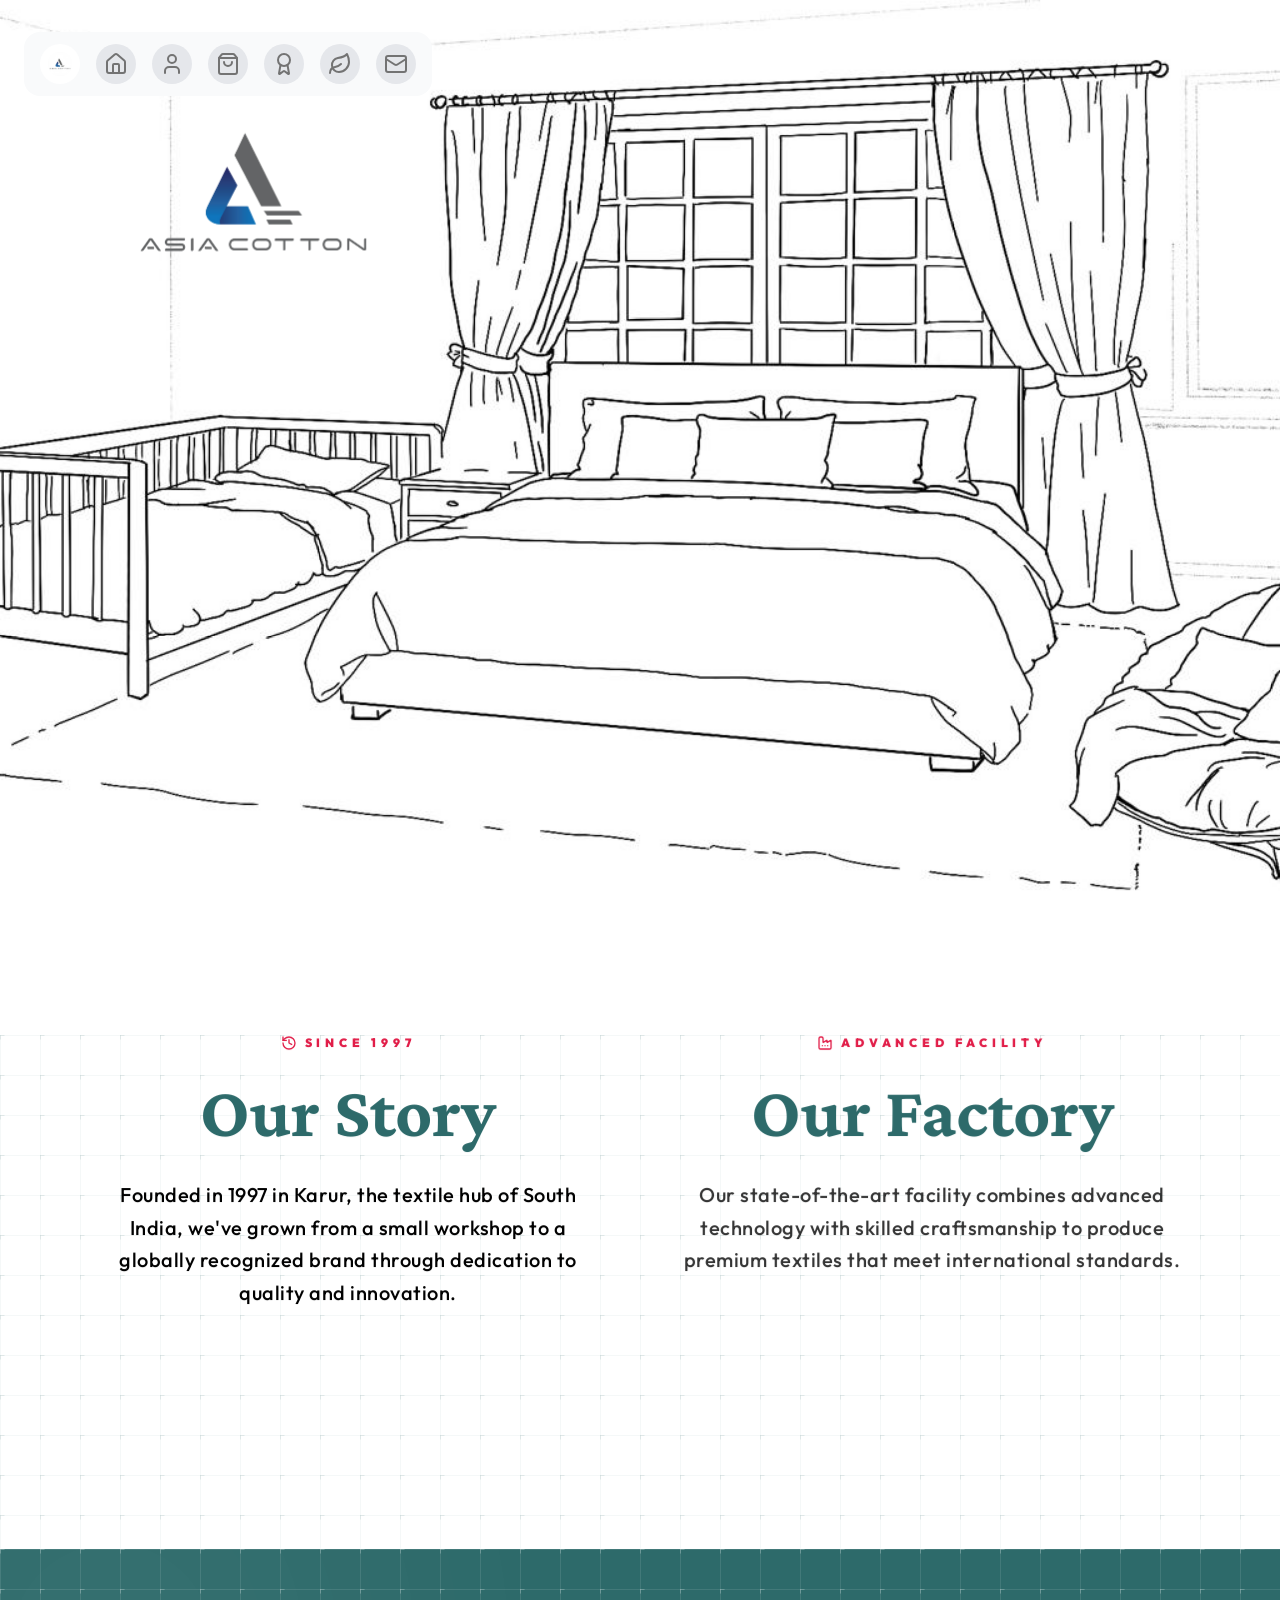
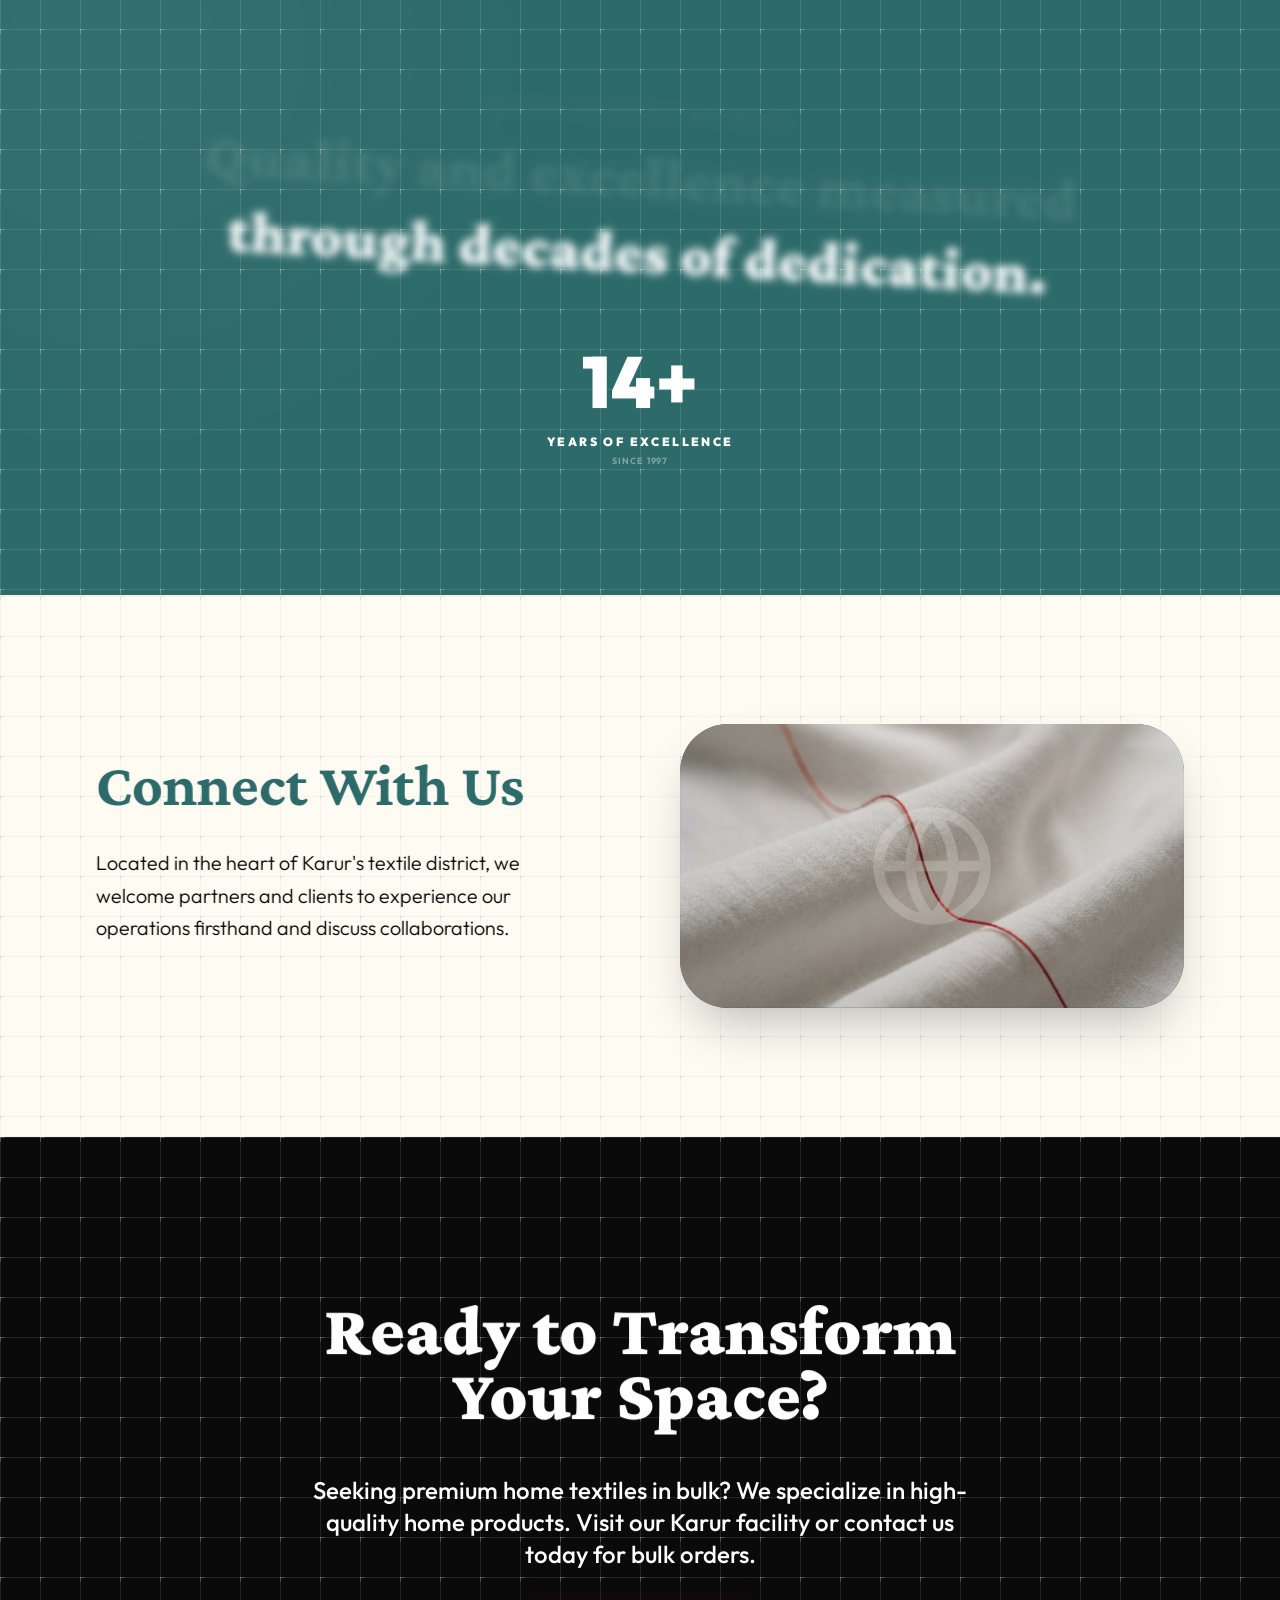
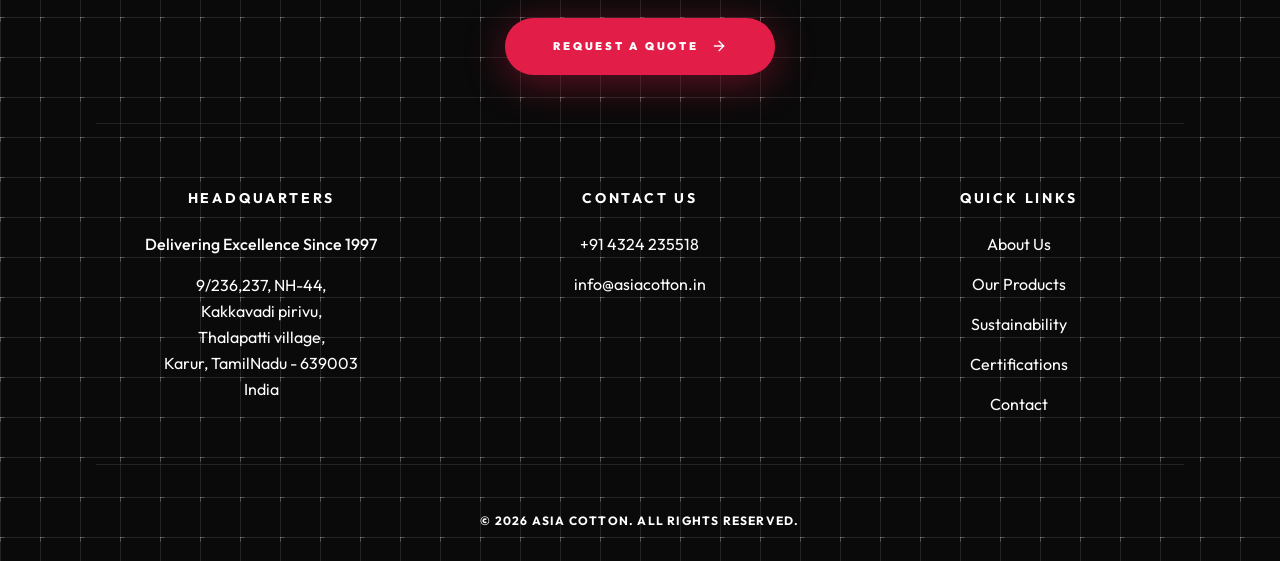
==== index.html @ d1f4568c "feat: implement initial assets and update index entry point" ====
<!doctype html>
<html lang="en">
  <head>
    <meta charset="UTF-8" />
    <link rel="icon" type="image/png" href="./logo.png" />
    <meta name="viewport" content="width=device-width, initial-scale=1.0" />
    <title>Asia Cotton | Premium Textiles</title>
    <link rel="preconnect" href="https://fonts.googleapis.com">
    <link rel="preconnect" href="https://fonts.gstatic.com" crossorigin>
    <link href="https://fonts.googleapis.com/css2?family=Inter:wght@300;400;500;600&family=Playfair+Display:ital,wght@0,400;0,700;1,400&display=swap" rel="stylesheet">
    <script type="module" crossorigin src="./assets/index-Xp5eaf6I.js"></script>
    <link rel="stylesheet" crossorigin href="./assets/index-BfP_1RCG.css">
  </head>
  <body class="bg-[#FDFCFB] text-[#1A1A1A]">
    <div id="root"></div>
  </body>
</html>
---- assets/index-BfP_1RCG.css ----
@import"https://fonts.googleapis.com/css2?family=Caveat:wght@400..700&family=Playfair+Display:ital,wght@0,400..900;1,400..900&family=Inter:wght@100..900&display=swap";@layer components;@layer properties{@supports (((-webkit-hyphens:none)) and (not (margin-trim:inline))) or ((-moz-orient:inline) and (not (color:rgb(from red r g b)))){*,:before,:after,::backdrop{--tw-translate-x:0;--tw-translate-y:0;--tw-translate-z:0;--tw-scale-x:1;--tw-scale-y:1;--tw-scale-z:1;--tw-rotate-x:initial;--tw-rotate-y:initial;--tw-rotate-z:initial;--tw-skew-x:initial;--tw-skew-y:initial;--tw-space-y-reverse:0;--tw-space-x-reverse:0;--tw-border-style:solid;--tw-gradient-position:initial;--tw-gradient-from:#0000;--tw-gradient-via:#0000;--tw-gradient-to:#0000;--tw-gradient-stops:initial;--tw-gradient-via-stops:initial;--tw-gradient-from-position:0%;--tw-gradient-via-position:50%;--tw-gradient-to-position:100%;--tw-leading:initial;--tw-font-weight:initial;--tw-tracking:initial;--tw-shadow:0 0 #0000;--tw-shadow-color:initial;--tw-shadow-alpha:100%;--tw-inset-shadow:0 0 #0000;--tw-inset-shadow-color:initial;--tw-inset-shadow-alpha:100%;--tw-ring-color:initial;--tw-ring-shadow:0 0 #0000;--tw-inset-ring-color:initial;--tw-inset-ring-shadow:0 0 #0000;--tw-ring-inset:initial;--tw-ring-offset-width:0px;--tw-ring-offset-color:#fff;--tw-ring-offset-shadow:0 0 #0000;--tw-blur:initial;--tw-brightness:initial;--tw-contrast:initial;--tw-grayscale:initial;--tw-hue-rotate:initial;--tw-invert:initial;--tw-opacity:initial;--tw-saturate:initial;--tw-sepia:initial;--tw-drop-shadow:initial;--tw-drop-shadow-color:initial;--tw-drop-shadow-alpha:100%;--tw-drop-shadow-size:initial;--tw-backdrop-blur:initial;--tw-backdrop-brightness:initial;--tw-backdrop-contrast:initial;--tw-backdrop-grayscale:initial;--tw-backdrop-hue-rotate:initial;--tw-backdrop-invert:initial;--tw-backdrop-opacity:initial;--tw-backdrop-saturate:initial;--tw-backdrop-sepia:initial;--tw-duration:initial;--tw-ease:initial}}}@layer theme{:root,:host{--font-sans:ui-sans-serif,system-ui,sans-serif,"Apple Color Emoji","Segoe UI Emoji","Segoe UI Symbol","Noto Color Emoji";--font-serif:ui-serif,Georgia,Cambria,"Times New Roman",Times,serif;--font-mono:ui-monospace,SFMono-Regular,Menlo,Monaco,Consolas,"Liberation Mono","Courier New",monospace;--color-gray-50:oklch(98.5% .002 247.839);--color-gray-100:oklch(96.7% .003 264.542);--color-gray-200:oklch(92.8% .006 264.531);--color-gray-600:oklch(44.6% .03 256.802);--color-neutral-100:oklch(97% 0 0);--color-neutral-200:oklch(92.2% 0 0);--color-neutral-300:oklch(87% 0 0);--color-neutral-400:oklch(70.8% 0 0);--color-neutral-500:oklch(55.6% 0 0);--color-neutral-600:oklch(43.9% 0 0);--color-neutral-700:oklch(37.1% 0 0);--color-neutral-800:oklch(26.9% 0 0);--color-neutral-900:oklch(20.5% 0 0);--color-black:#000;--color-white:#fff;--spacing:.25rem;--container-xs:20rem;--container-sm:24rem;--container-md:28rem;--container-lg:32rem;--container-xl:36rem;--container-2xl:42rem;--container-4xl:56rem;--container-7xl:80rem;--text-xs:.75rem;--text-xs--line-height:calc(1/.75);--text-sm:.875rem;--text-sm--line-height:calc(1.25/.875);--text-base:1rem;--text-base--line-height: 1.5 ;--text-lg:1.125rem;--text-lg--line-height:calc(1.75/1.125);--text-xl:1.25rem;--text-xl--line-height:calc(1.75/1.25);--text-2xl:1.5rem;--text-2xl--line-height:calc(2/1.5);--text-3xl:1.875rem;--text-3xl--line-height: 1.2 ;--text-4xl:2.25rem;--text-4xl--line-height:calc(2.5/2.25);--text-5xl:3rem;--text-5xl--line-height:1;--text-6xl:3.75rem;--text-6xl--line-height:1;--text-7xl:4.5rem;--text-7xl--line-height:1;--text-8xl:6rem;--text-8xl--line-height:1;--font-weight-light:300;--font-weight-normal:400;--font-weight-medium:500;--font-weight-semibold:600;--font-weight-bold:700;--font-weight-extrabold:800;--font-weight-black:900;--tracking-tighter:-.05em;--tracking-tight:-.025em;--tracking-wide:.025em;--tracking-wider:.05em;--tracking-widest:.1em;--leading-tight:1.25;--leading-snug:1.375;--leading-relaxed:1.625;--radius-sm:.25rem;--radius-md:.375rem;--radius-lg:.5rem;--radius-xl:.75rem;--radius-2xl:1rem;--radius-3xl:1.5rem;--drop-shadow-sm:0 1px 2px #00000026;--drop-shadow-lg:0 4px 4px #00000026;--drop-shadow-2xl:0 25px 25px #00000026;--ease-out:cubic-bezier(0,0,.2,1);--ease-in-out:cubic-bezier(.4,0,.2,1);--animate-ping:ping 1s cubic-bezier(0,0,.2,1)infinite;--animate-pulse:pulse 2s cubic-bezier(.4,0,.6,1)infinite;--blur-sm:8px;--blur-md:12px;--blur-xl:24px;--blur-3xl:64px;--aspect-video:16/9;--default-transition-duration:.15s;--default-transition-timing-function:cubic-bezier(.4,0,.2,1);--default-font-family:var(--font-sans);--default-mono-font-family:var(--font-mono)}}@layer base{*,:after,:before,::backdrop{box-sizing:border-box;border:0 solid;margin:0;padding:0}::file-selector-button{box-sizing:border-box;border:0 solid;margin:0;padding:0}html,:host{-webkit-text-size-adjust:100%;tab-size:4;line-height:1.5;font-family:var(--default-font-family,ui-sans-serif,system-ui,sans-serif,"Apple Color Emoji","Segoe UI Emoji","Segoe UI Symbol","Noto Color Emoji");font-feature-settings:var(--default-font-feature-settings,normal);font-variation-settings:var(--default-font-variation-settings,normal);-webkit-tap-highlight-color:transparent}hr{height:0;color:inherit;border-top-width:1px}abbr:where([title]){-webkit-text-decoration:underline dotted;text-decoration:underline dotted}h1,h2,h3,h4,h5,h6{font-size:inherit;font-weight:inherit}a{color:inherit;-webkit-text-decoration:inherit;text-decoration:inherit}b,strong{font-weight:bolder}code,kbd,samp,pre{font-family:var(--default-mono-font-family,ui-monospace,SFMono-Regular,Menlo,Monaco,Consolas,"Liberation Mono","Courier New",monospace);font-feature-settings:var(--default-mono-font-feature-settings,normal);font-variation-settings:var(--default-mono-font-variation-settings,normal);font-size:1em}small{font-size:80%}sub,sup{vertical-align:baseline;font-size:75%;line-height:0;position:relative}sub{bottom:-.25em}sup{top:-.5em}table{text-indent:0;border-color:inherit;border-collapse:collapse}:-moz-focusring{outline:auto}progress{vertical-align:baseline}summary{display:list-item}ol,ul,menu{list-style:none}img,svg,video,canvas,audio,iframe,embed,object{vertical-align:middle;display:block}img,video{max-width:100%;height:auto}button,input,select,optgroup,textarea{font:inherit;font-feature-settings:inherit;font-variation-settings:inherit;letter-spacing:inherit;color:inherit;opacity:1;background-color:#0000;border-radius:0}::file-selector-button{font:inherit;font-feature-settings:inherit;font-variation-settings:inherit;letter-spacing:inherit;color:inherit;opacity:1;background-color:#0000;border-radius:0}:where(select:is([multiple],[size])) optgroup{font-weight:bolder}:where(select:is([multiple],[size])) optgroup option{padding-inline-start:20px}::file-selector-button{margin-inline-end:4px}::placeholder{opacity:1}@supports (not ((-webkit-appearance:-apple-pay-button))) or (contain-intrinsic-size:1px){::placeholder{color:currentColor}@supports (color:color-mix(in lab,red,red)){::placeholder{color:color-mix(in oklab,currentcolor 50%,transparent)}}}textarea{resize:vertical}::-webkit-search-decoration{-webkit-appearance:none}::-webkit-date-and-time-value{min-height:1lh;text-align:inherit}::-webkit-datetime-edit{display:inline-flex}::-webkit-datetime-edit-fields-wrapper{padding:0}::-webkit-datetime-edit{padding-block:0}::-webkit-datetime-edit-year-field{padding-block:0}::-webkit-datetime-edit-month-field{padding-block:0}::-webkit-datetime-edit-day-field{padding-block:0}::-webkit-datetime-edit-hour-field{padding-block:0}::-webkit-datetime-edit-minute-field{padding-block:0}::-webkit-datetime-edit-second-field{padding-block:0}::-webkit-datetime-edit-millisecond-field{padding-block:0}::-webkit-datetime-edit-meridiem-field{padding-block:0}::-webkit-calendar-picker-indicator{line-height:1}:-moz-ui-invalid{box-shadow:none}button,input:where([type=button],[type=reset],[type=submit]){appearance:button}::file-selector-button{appearance:button}::-webkit-inner-spin-button{height:auto}::-webkit-outer-spin-button{height:auto}[hidden]:where(:not([hidden=until-found])){display:none!important}}@layer utilities{.pointer-events-auto{pointer-events:auto}.pointer-events-none{pointer-events:none}.visible{visibility:visible}.absolute{position:absolute}.fixed{position:fixed}.relative{position:relative}.sticky{position:sticky}.inset-0{inset:calc(var(--spacing)*0)}.inset-x-0{inset-inline:calc(var(--spacing)*0)}.-top-24{top:calc(var(--spacing)*-24)}.top-0{top:calc(var(--spacing)*0)}.top-1\/2{top:50%}.top-1\/4{top:25%}.top-3{top:calc(var(--spacing)*3)}.top-6{top:calc(var(--spacing)*6)}.top-8{top:calc(var(--spacing)*8)}.top-24{top:calc(var(--spacing)*24)}.top-40{top:calc(var(--spacing)*40)}.top-\[-10\%\]{top:-10%}.top-full{top:100%}.-right-20{right:calc(var(--spacing)*-20)}.right-0{right:calc(var(--spacing)*0)}.right-3{right:calc(var(--spacing)*3)}.right-4{right:calc(var(--spacing)*4)}.right-6{right:calc(var(--spacing)*6)}.right-\[-15\%\]{right:-15%}.bottom-4{bottom:calc(var(--spacing)*4)}.bottom-6{bottom:calc(var(--spacing)*6)}.bottom-10{bottom:calc(var(--spacing)*10)}.bottom-24{bottom:calc(var(--spacing)*24)}.bottom-\[-10\%\]{bottom:-10%}.bottom-\[20\%\]{bottom:20%}.bottom-\[98\%\]{bottom:98%}.bottom-\[210px\]{bottom:210px}.-left-20{left:calc(var(--spacing)*-20)}.left-0{left:calc(var(--spacing)*0)}.left-1\/2{left:50%}.left-3{left:calc(var(--spacing)*3)}.left-8{left:calc(var(--spacing)*8)}.left-12{left:calc(var(--spacing)*12)}.left-\[-15\%\]{left:-15%}.z-0{z-index:0}.z-10{z-index:10}.z-20{z-index:20}.z-30{z-index:30}.z-40{z-index:40}.z-50{z-index:50}.z-\[2\]{z-index:2}.z-\[3\]{z-index:3}.z-\[5\]{z-index:5}.z-\[6\]{z-index:6}.z-\[60\]{z-index:60}.z-\[80\]{z-index:80}.z-\[90\]{z-index:90}.z-\[95\]{z-index:95}.z-\[100\]{z-index:100}.z-\[2000\]{z-index:2000}.z-\[3000\]{z-index:3000}.z-\[4000\]{z-index:4000}.z-\[9999\]{z-index:9999}.z-\[99999\]{z-index:99999}.container{width:100%}@media(min-width:40rem){.container{max-width:40rem}}@media(min-width:48rem){.container{max-width:48rem}}@media(min-width:64rem){.container{max-width:64rem}}@media(min-width:80rem){.container{max-width:80rem}}@media(min-width:96rem){.container{max-width:96rem}}.m-0{margin:calc(var(--spacing)*0)}.m-auto{margin:auto}.mx-auto{margin-inline:auto}.my-5{margin-block:calc(var(--spacing)*5)}.my-6{margin-block:calc(var(--spacing)*6)}.my-8{margin-block:calc(var(--spacing)*8)}.my-auto{margin-block:auto}.mt-0{margin-top:calc(var(--spacing)*0)}.mt-2{margin-top:calc(var(--spacing)*2)}.mt-2\.5{margin-top:calc(var(--spacing)*2.5)}.mt-3{margin-top:calc(var(--spacing)*3)}.mt-4{margin-top:calc(var(--spacing)*4)}.mt-6{margin-top:calc(var(--spacing)*6)}.mt-8{margin-top:calc(var(--spacing)*8)}.mr-4{margin-right:calc(var(--spacing)*4)}.mb-0\.5{margin-bottom:calc(var(--spacing)*.5)}.mb-1{margin-bottom:calc(var(--spacing)*1)}.mb-2{margin-bottom:calc(var(--spacing)*2)}.mb-3{margin-bottom:calc(var(--spacing)*3)}.mb-4{margin-bottom:calc(var(--spacing)*4)}.mb-6{margin-bottom:calc(var(--spacing)*6)}.mb-8{margin-bottom:calc(var(--spacing)*8)}.mb-10{margin-bottom:calc(var(--spacing)*10)}.mb-12{margin-bottom:calc(var(--spacing)*12)}.mb-16{margin-bottom:calc(var(--spacing)*16)}.ml-1{margin-left:calc(var(--spacing)*1)}.ml-auto{margin-left:auto}.box-border{box-sizing:border-box}.block{display:block}.flex{display:flex}.grid{display:grid}.hidden{display:none}.inline{display:inline}.inline-block{display:inline-block}.inline-flex{display:inline-flex}.aspect-\[4\/5\]{aspect-ratio:4/5}.aspect-square{aspect-ratio:1}.aspect-video{aspect-ratio:var(--aspect-video)}.\!h-auto{height:auto!important}.h-0\.5{height:calc(var(--spacing)*.5)}.h-1{height:calc(var(--spacing)*1)}.h-1\.5{height:calc(var(--spacing)*1.5)}.h-2{height:calc(var(--spacing)*2)}.h-4{height:calc(var(--spacing)*4)}.h-5{height:calc(var(--spacing)*5)}.h-6{height:calc(var(--spacing)*6)}.h-8{height:calc(var(--spacing)*8)}.h-10{height:calc(var(--spacing)*10)}.h-11{height:calc(var(--spacing)*11)}.h-14{height:calc(var(--spacing)*14)}.h-16{height:calc(var(--spacing)*16)}.h-24{height:calc(var(--spacing)*24)}.h-32{height:calc(var(--spacing)*32)}.h-36{height:calc(var(--spacing)*36)}.h-52{height:calc(var(--spacing)*52)}.h-56{height:calc(var(--spacing)*56)}.h-80{height:calc(var(--spacing)*80)}.h-96{height:calc(var(--spacing)*96)}.h-\[1\.5em\]{height:1.5em}.h-\[1px\]{height:1px}.h-\[2px\]{height:2px}.h-\[3px\]{height:3px}.h-\[4\.5em\]{height:4.5em}.h-\[4px\]{height:4px}.h-\[14px\]{height:14px}.h-\[60vw\]{height:60vw}.h-\[65vh\]{height:65vh}.h-\[80px\]{height:80px}.h-\[80vw\]{height:80vw}.h-\[90px\]{height:90px}.h-\[92vh\]{height:92vh}.h-\[100dvh\]{height:100dvh}.h-\[115vh\]{height:115vh}.h-\[180px\]{height:180px}.h-\[200px\]{height:200px}.h-auto{height:auto}.h-full{height:100%}.h-px{height:1px}.h-screen{height:100vh}.max-h-full{max-height:100%}.min-h-0{min-height:calc(var(--spacing)*0)}.min-h-\[240px\]{min-height:240px}.min-h-\[300px\]{min-height:300px}.min-h-\[auto\]{min-height:auto}.min-h-screen{min-height:100vh}.w-1\.5{width:calc(var(--spacing)*1.5)}.w-2{width:calc(var(--spacing)*2)}.w-4{width:calc(var(--spacing)*4)}.w-5{width:calc(var(--spacing)*5)}.w-6{width:calc(var(--spacing)*6)}.w-8{width:calc(var(--spacing)*8)}.w-10{width:calc(var(--spacing)*10)}.w-11{width:calc(var(--spacing)*11)}.w-12{width:calc(var(--spacing)*12)}.w-14{width:calc(var(--spacing)*14)}.w-16{width:calc(var(--spacing)*16)}.w-24{width:calc(var(--spacing)*24)}.w-32{width:calc(var(--spacing)*32)}.w-36{width:calc(var(--spacing)*36)}.w-40{width:calc(var(--spacing)*40)}.w-60{width:calc(var(--spacing)*60)}.w-80{width:calc(var(--spacing)*80)}.w-96{width:calc(var(--spacing)*96)}.w-\[1\.5em\]{width:1.5em}.w-\[1\.5px\]{width:1.5px}.w-\[1px\]{width:1px}.w-\[2px\]{width:2px}.w-\[4\.5em\]{width:4.5em}.w-\[4px\]{width:4px}.w-\[45px\]{width:45px}.w-\[80vw\]{width:80vw}.w-\[98vw\]{width:98vw}.w-\[100px\]{width:100px}.w-\[130px\]{width:130px}.w-auto{width:auto}.w-fit{width:fit-content}.w-full{width:100%}.w-screen{width:100vw}.max-w-2xl{max-width:var(--container-2xl)}.max-w-4xl{max-width:var(--container-4xl)}.max-w-7xl{max-width:var(--container-7xl)}.max-w-\[120px\]{max-width:120px}.max-w-\[200px\]{max-width:200px}.max-w-\[280px\]{max-width:280px}.max-w-\[1600px\]{max-width:1600px}.max-w-\[1800px\]{max-width:1800px}.max-w-full{max-width:100%}.max-w-lg{max-width:var(--container-lg)}.max-w-md{max-width:var(--container-md)}.max-w-sm{max-width:var(--container-sm)}.max-w-xl{max-width:var(--container-xl)}.max-w-xs{max-width:var(--container-xs)}.min-w-\[280px\]{min-width:280px}.flex-1{flex:1}.flex-shrink-0,.shrink-0{flex-shrink:0}.flex-grow{flex-grow:1}.origin-\[80\%_50\%\]{transform-origin:80%}.origin-\[100\%_100\%\]{transform-origin:100% 100%}.origin-bottom{transform-origin:bottom}.origin-center{transform-origin:50%}.origin-top{transform-origin:top}.-translate-x-1\/2{--tw-translate-x: -50% ;translate:var(--tw-translate-x)var(--tw-translate-y)}.translate-x-\[-10px\]{--tw-translate-x:-10px;translate:var(--tw-translate-x)var(--tw-translate-y)}.-translate-y-1\/2{--tw-translate-y: -50% ;translate:var(--tw-translate-x)var(--tw-translate-y)}.translate-y-0{--tw-translate-y:calc(var(--spacing)*0);translate:var(--tw-translate-x)var(--tw-translate-y)}.translate-y-4{--tw-translate-y:calc(var(--spacing)*4);translate:var(--tw-translate-x)var(--tw-translate-y)}.scale-90{--tw-scale-x:90%;--tw-scale-y:90%;--tw-scale-z:90%;scale:var(--tw-scale-x)var(--tw-scale-y)}.rotate-\[15deg\]{rotate:15deg}.rotate-y-12{--tw-rotate-y:rotateY(12deg);transform:var(--tw-rotate-x,)var(--tw-rotate-y,)var(--tw-rotate-z,)var(--tw-skew-x,)var(--tw-skew-y,)}.transform{transform:var(--tw-rotate-x,)var(--tw-rotate-y,)var(--tw-rotate-z,)var(--tw-skew-x,)var(--tw-skew-y,)}.transform-gpu{transform:translateZ(0)var(--tw-rotate-x,)var(--tw-rotate-y,)var(--tw-rotate-z,)var(--tw-skew-x,)var(--tw-skew-y,)}.animate-ping{animation:var(--animate-ping)}.animate-pulse{animation:var(--animate-pulse)}.cursor-default{cursor:default}.cursor-none{cursor:none}.cursor-pointer{cursor:pointer}.cursor-zoom-in{cursor:zoom-in}.touch-none{touch-action:none}.resize{resize:both}.list-none{list-style-type:none}.grid-cols-1{grid-template-columns:repeat(1,minmax(0,1fr))}.grid-cols-2{grid-template-columns:repeat(2,minmax(0,1fr))}.flex-col{flex-direction:column}.flex-wrap{flex-wrap:wrap}.items-center{align-items:center}.items-end{align-items:flex-end}.items-start{align-items:flex-start}.justify-between{justify-content:space-between}.justify-center{justify-content:center}.justify-start{justify-content:flex-start}.gap-0\.5{gap:calc(var(--spacing)*.5)}.gap-1\.5{gap:calc(var(--spacing)*1.5)}.gap-2{gap:calc(var(--spacing)*2)}.gap-3{gap:calc(var(--spacing)*3)}.gap-4{gap:calc(var(--spacing)*4)}.gap-5{gap:calc(var(--spacing)*5)}.gap-6{gap:calc(var(--spacing)*6)}.gap-8{gap:calc(var(--spacing)*8)}.gap-10{gap:calc(var(--spacing)*10)}.gap-12{gap:calc(var(--spacing)*12)}.gap-\[3em\]{gap:3em}:where(.space-y-0\.5>:not(:last-child)){--tw-space-y-reverse:0;margin-block-start:calc(calc(var(--spacing)*.5)*var(--tw-space-y-reverse));margin-block-end:calc(calc(var(--spacing)*.5)*calc(1 - var(--tw-space-y-reverse)))}:where(.space-y-1>:not(:last-child)){--tw-space-y-reverse:0;margin-block-start:calc(calc(var(--spacing)*1)*var(--tw-space-y-reverse));margin-block-end:calc(calc(var(--spacing)*1)*calc(1 - var(--tw-space-y-reverse)))}:where(.space-y-3>:not(:last-child)){--tw-space-y-reverse:0;margin-block-start:calc(calc(var(--spacing)*3)*var(--tw-space-y-reverse));margin-block-end:calc(calc(var(--spacing)*3)*calc(1 - var(--tw-space-y-reverse)))}:where(.space-y-4>:not(:last-child)){--tw-space-y-reverse:0;margin-block-start:calc(calc(var(--spacing)*4)*var(--tw-space-y-reverse));margin-block-end:calc(calc(var(--spacing)*4)*calc(1 - var(--tw-space-y-reverse)))}:where(.space-y-5>:not(:last-child)){--tw-space-y-reverse:0;margin-block-start:calc(calc(var(--spacing)*5)*var(--tw-space-y-reverse));margin-block-end:calc(calc(var(--spacing)*5)*calc(1 - var(--tw-space-y-reverse)))}:where(.space-y-6>:not(:last-child)){--tw-space-y-reverse:0;margin-block-start:calc(calc(var(--spacing)*6)*var(--tw-space-y-reverse));margin-block-end:calc(calc(var(--spacing)*6)*calc(1 - var(--tw-space-y-reverse)))}:where(.space-y-8>:not(:last-child)){--tw-space-y-reverse:0;margin-block-start:calc(calc(var(--spacing)*8)*var(--tw-space-y-reverse));margin-block-end:calc(calc(var(--spacing)*8)*calc(1 - var(--tw-space-y-reverse)))}:where(.space-y-12>:not(:last-child)){--tw-space-y-reverse:0;margin-block-start:calc(calc(var(--spacing)*12)*var(--tw-space-y-reverse));margin-block-end:calc(calc(var(--spacing)*12)*calc(1 - var(--tw-space-y-reverse)))}:where(.space-x-1>:not(:last-child)){--tw-space-x-reverse:0;margin-inline-start:calc(calc(var(--spacing)*1)*var(--tw-space-x-reverse));margin-inline-end:calc(calc(var(--spacing)*1)*calc(1 - var(--tw-space-x-reverse)))}.gap-y-4{row-gap:calc(var(--spacing)*4)}.self-start{align-self:flex-start}.overflow-hidden{overflow:hidden}.overflow-visible{overflow:visible}.overflow-x-hidden{overflow-x:hidden}.overflow-x-visible{overflow-x:visible}.overflow-y-auto{overflow-y:auto}.overscroll-none{overscroll-behavior:none}.\!rounded-\[20px\]{border-radius:20px!important}.\!rounded-\[32px\]{border-radius:32px!important}.rounded{border-radius:.25rem}.rounded-2xl{border-radius:var(--radius-2xl)}.rounded-3xl{border-radius:var(--radius-3xl)}.rounded-\[1\.5rem\]{border-radius:1.5rem}.rounded-\[1\.25em\]{border-radius:1.25em}.rounded-\[2rem\]{border-radius:2rem}.rounded-\[3rem\]{border-radius:3rem}.rounded-\[20px\]{border-radius:20px}.rounded-\[40px\]{border-radius:40px}.rounded-full{border-radius:3.40282e38px}.rounded-lg{border-radius:var(--radius-lg)}.rounded-md{border-radius:var(--radius-md)}.rounded-sm{border-radius:var(--radius-sm)}.rounded-xl{border-radius:var(--radius-xl)}.rounded-tl-\[8px\]{border-top-left-radius:8px}.rounded-tr-\[8px\]{border-top-right-radius:8px}.rounded-tr-\[12px\]{border-top-right-radius:12px}.rounded-br-\[12px\]{border-bottom-right-radius:12px}.rounded-bl-\[12px\]{border-bottom-left-radius:12px}.border{border-style:var(--tw-border-style);border-width:1px}.border-2{border-style:var(--tw-border-style);border-width:2px}.border-y{border-block-style:var(--tw-border-style);border-block-width:1px}.border-t{border-top-style:var(--tw-border-style);border-top-width:1px}.border-r{border-right-style:var(--tw-border-style);border-right-width:1px}.border-b{border-bottom-style:var(--tw-border-style);border-bottom-width:1px}.border-l{border-left-style:var(--tw-border-style);border-left-width:1px}.border-l-2{border-left-style:var(--tw-border-style);border-left-width:2px}.border-l-4{border-left-style:var(--tw-border-style);border-left-width:4px}.border-none{--tw-border-style:none;border-style:none}.border-\[\#2D6A6A\]\/5{border-color:#2d6a6a0d}.border-\[\#2D6A6A\]\/10{border-color:#2d6a6a1a}.border-\[\#3B6790\]\/30{border-color:#3b67904d}.border-\[\#E11D48\]{border-color:#e11d48}.border-black\/5{border-color:#0000000d}@supports (color:color-mix(in lab,red,red)){.border-black\/5{border-color:color-mix(in oklab,var(--color-black)5%,transparent)}}.border-black\/10{border-color:#0000001a}@supports (color:color-mix(in lab,red,red)){.border-black\/10{border-color:color-mix(in oklab,var(--color-black)10%,transparent)}}.border-black\/\[0\.03\]{border-color:#00000008}@supports (color:color-mix(in lab,red,red)){.border-black\/\[0\.03\]{border-color:color-mix(in oklab,var(--color-black)3%,transparent)}}.border-gray-200{border-color:var(--color-gray-200)}.border-neutral-100{border-color:var(--color-neutral-100)}.border-neutral-200{border-color:var(--color-neutral-200)}.border-transparent{border-color:#0000}.border-white\/5{border-color:#ffffff0d}@supports (color:color-mix(in lab,red,red)){.border-white\/5{border-color:color-mix(in oklab,var(--color-white)5%,transparent)}}.border-white\/10{border-color:#ffffff1a}@supports (color:color-mix(in lab,red,red)){.border-white\/10{border-color:color-mix(in oklab,var(--color-white)10%,transparent)}}.border-white\/20{border-color:#fff3}@supports (color:color-mix(in lab,red,red)){.border-white\/20{border-color:color-mix(in oklab,var(--color-white)20%,transparent)}}.bg-\[\#0A0103\]\/98{background-color:#0a0103fa}.bg-\[\#0a0a0a\]{background-color:#0a0a0a}.bg-\[\#2D6A6A\]{background-color:#2d6a6a}.bg-\[\#3B6790\]\/20{background-color:#3b679033}.bg-\[\#6a6664\]{background-color:#6a6664}.bg-\[\#6a6664\]\/20{background-color:#6a666433}.bg-\[\#6a6664\]\/50{background-color:#6a666480}.bg-\[\#6a6664\]\/60{background-color:#6a666499}.bg-\[\#6a6664\]\/95{background-color:#6a6664f2}.bg-\[\#881337\]\/25{background-color:#88133740}.bg-\[\#A3A3A3\]{background-color:#a3a3a3}.bg-\[\#E11D48\]{background-color:#e11d48}.bg-\[\#E11D48\]\/15{background-color:#e11d4826}.bg-\[\#F9FAFB\]{background-color:#f9fafb}.bg-\[\#FDFBF2\]{background-color:#fdfbf2}.bg-\[\#FDFCF0\]{background-color:#fdfcf0}.bg-\[\#FDFCF0\]\/50{background-color:#fdfcf080}.bg-\[\#FDFCFB\]{background-color:#fdfcfb}.bg-\[\#FEDC56\]{background-color:#fedc56}.bg-\[hsla\(0\,0\%\,100\%\,0\.15\)\]{background-color:#ffffff26}.bg-black{background-color:var(--color-black)}.bg-black\/10{background-color:#0000001a}@supports (color:color-mix(in lab,red,red)){.bg-black\/10{background-color:color-mix(in oklab,var(--color-black)10%,transparent)}}.bg-black\/20{background-color:#0003}@supports (color:color-mix(in lab,red,red)){.bg-black\/20{background-color:color-mix(in oklab,var(--color-black)20%,transparent)}}.bg-current{background-color:currentColor}.bg-gray-50{background-color:var(--color-gray-50)}.bg-gray-100{background-color:var(--color-gray-100)}.bg-gray-200{background-color:var(--color-gray-200)}.bg-transparent{background-color:#0000}.bg-white{background-color:var(--color-white)}.bg-white\/5{background-color:#ffffff0d}@supports (color:color-mix(in lab,red,red)){.bg-white\/5{background-color:color-mix(in oklab,var(--color-white)5%,transparent)}}.bg-white\/10{background-color:#ffffff1a}@supports (color:color-mix(in lab,red,red)){.bg-white\/10{background-color:color-mix(in oklab,var(--color-white)10%,transparent)}}.bg-white\/40{background-color:#fff6}@supports (color:color-mix(in lab,red,red)){.bg-white\/40{background-color:color-mix(in oklab,var(--color-white)40%,transparent)}}.bg-white\/70{background-color:#ffffffb3}@supports (color:color-mix(in lab,red,red)){.bg-white\/70{background-color:color-mix(in oklab,var(--color-white)70%,transparent)}}.bg-white\/95{background-color:#fffffff2}@supports (color:color-mix(in lab,red,red)){.bg-white\/95{background-color:color-mix(in oklab,var(--color-white)95%,transparent)}}.bg-white\/\[0\.02\]{background-color:#ffffff05}@supports (color:color-mix(in lab,red,red)){.bg-white\/\[0\.02\]{background-color:color-mix(in oklab,var(--color-white)2%,transparent)}}.bg-gradient-to-b{--tw-gradient-position:to bottom in oklab;background-image:linear-gradient(var(--tw-gradient-stops))}.bg-gradient-to-r{--tw-gradient-position:to right in oklab;background-image:linear-gradient(var(--tw-gradient-stops))}.bg-gradient-to-t{--tw-gradient-position:to top in oklab;background-image:linear-gradient(var(--tw-gradient-stops))}.bg-\[linear-gradient\(to_bottom\,var\(--tw-gradient-stops\)\)\]{background-image:linear-gradient(to bottom,var(--tw-gradient-stops))}.from-\[\#3B6790\]{--tw-gradient-from:#3b6790;--tw-gradient-stops:var(--tw-gradient-via-stops,var(--tw-gradient-position),var(--tw-gradient-from)var(--tw-gradient-from-position),var(--tw-gradient-to)var(--tw-gradient-to-position))}.from-\[\#E11D48\]{--tw-gradient-from:#e11d48;--tw-gradient-stops:var(--tw-gradient-via-stops,var(--tw-gradient-position),var(--tw-gradient-from)var(--tw-gradient-from-position),var(--tw-gradient-to)var(--tw-gradient-to-position))}.from-\[\#E11D48\]\/10{--tw-gradient-from:oklab(58.5838% .211667 .0670822/.1);--tw-gradient-stops:var(--tw-gradient-via-stops,var(--tw-gradient-position),var(--tw-gradient-from)var(--tw-gradient-from-position),var(--tw-gradient-to)var(--tw-gradient-to-position))}.from-transparent{--tw-gradient-from:transparent;--tw-gradient-stops:var(--tw-gradient-via-stops,var(--tw-gradient-position),var(--tw-gradient-from)var(--tw-gradient-from-position),var(--tw-gradient-to)var(--tw-gradient-to-position))}.from-white{--tw-gradient-from:var(--color-white);--tw-gradient-stops:var(--tw-gradient-via-stops,var(--tw-gradient-position),var(--tw-gradient-from)var(--tw-gradient-from-position),var(--tw-gradient-to)var(--tw-gradient-to-position))}.from-white\/5{--tw-gradient-from:#ffffff0d}@supports (color:color-mix(in lab,red,red)){.from-white\/5{--tw-gradient-from:color-mix(in oklab,var(--color-white)5%,transparent)}}.from-white\/5{--tw-gradient-stops:var(--tw-gradient-via-stops,var(--tw-gradient-position),var(--tw-gradient-from)var(--tw-gradient-from-position),var(--tw-gradient-to)var(--tw-gradient-to-position))}.from-\[0\%\]{--tw-gradient-from-position:0%}.via-\[\#3B6790\]\/50{--tw-gradient-via:oklab(50.0492% -.0305214 -.0762001/.5);--tw-gradient-via-stops:var(--tw-gradient-position),var(--tw-gradient-from)var(--tw-gradient-from-position),var(--tw-gradient-via)var(--tw-gradient-via-position),var(--tw-gradient-to)var(--tw-gradient-to-position);--tw-gradient-stops:var(--tw-gradient-via-stops)}.via-neutral-100{--tw-gradient-via:var(--color-neutral-100);--tw-gradient-via-stops:var(--tw-gradient-position),var(--tw-gradient-from)var(--tw-gradient-from-position),var(--tw-gradient-via)var(--tw-gradient-via-position),var(--tw-gradient-to)var(--tw-gradient-to-position);--tw-gradient-stops:var(--tw-gradient-via-stops)}.via-\[10\%\]{--tw-gradient-via-position:10%}.to-\[\#9F1239\]{--tw-gradient-to:#9f1239;--tw-gradient-stops:var(--tw-gradient-via-stops,var(--tw-gradient-position),var(--tw-gradient-from)var(--tw-gradient-from-position),var(--tw-gradient-to)var(--tw-gradient-to-position))}.to-\[\#881337\]\/5{--tw-gradient-to:oklab(41.0326% .147763 .0267779/.05);--tw-gradient-stops:var(--tw-gradient-via-stops,var(--tw-gradient-position),var(--tw-gradient-from)var(--tw-gradient-from-position),var(--tw-gradient-to)var(--tw-gradient-to-position))}.to-transparent{--tw-gradient-to:transparent;--tw-gradient-stops:var(--tw-gradient-via-stops,var(--tw-gradient-position),var(--tw-gradient-from)var(--tw-gradient-from-position),var(--tw-gradient-to)var(--tw-gradient-to-position))}.to-white\/60{--tw-gradient-to:#fff9}@supports (color:color-mix(in lab,red,red)){.to-white\/60{--tw-gradient-to:color-mix(in oklab,var(--color-white)60%,transparent)}}.to-white\/60{--tw-gradient-stops:var(--tw-gradient-via-stops,var(--tw-gradient-position),var(--tw-gradient-from)var(--tw-gradient-from-position),var(--tw-gradient-to)var(--tw-gradient-to-position))}.to-white\/70{--tw-gradient-to:#ffffffb3}@supports (color:color-mix(in lab,red,red)){.to-white\/70{--tw-gradient-to:color-mix(in oklab,var(--color-white)70%,transparent)}}.to-white\/70{--tw-gradient-stops:var(--tw-gradient-via-stops,var(--tw-gradient-position),var(--tw-gradient-from)var(--tw-gradient-from-position),var(--tw-gradient-to)var(--tw-gradient-to-position))}.to-\[99\%\]{--tw-gradient-to-position:99%}.\[mask-image\:linear-gradient\(to_bottom\,transparent_0\%\,black_10\%\,black_90\%\,transparent_100\%\)\]{-webkit-mask-image:linear-gradient(#0000 0%,#000 10% 90%,#0000 100%);mask-image:linear-gradient(#0000,#000 10% 90%,#0000)}.bg-clip-text{-webkit-background-clip:text;background-clip:text}.stroke-\[\#E11D48\]{stroke:#e11d48}.stroke-current{stroke:currentColor}.object-contain{object-fit:contain}.object-cover{object-fit:cover}.object-center{object-position:center}.\!p-3{padding:calc(var(--spacing)*3)!important}.\!p-6{padding:calc(var(--spacing)*6)!important}.p-1{padding:calc(var(--spacing)*1)}.p-2{padding:calc(var(--spacing)*2)}.p-2\.5{padding:calc(var(--spacing)*2.5)}.p-3{padding:calc(var(--spacing)*3)}.p-4{padding:calc(var(--spacing)*4)}.p-6{padding:calc(var(--spacing)*6)}.p-8{padding:calc(var(--spacing)*8)}.p-12{padding:calc(var(--spacing)*12)}.px-2{padding-inline:calc(var(--spacing)*2)}.px-3{padding-inline:calc(var(--spacing)*3)}.px-4{padding-inline:calc(var(--spacing)*4)}.px-5{padding-inline:calc(var(--spacing)*5)}.px-6{padding-inline:calc(var(--spacing)*6)}.px-8{padding-inline:calc(var(--spacing)*8)}.px-10{padding-inline:calc(var(--spacing)*10)}.px-12{padding-inline:calc(var(--spacing)*12)}.py-0\.5{padding-block:calc(var(--spacing)*.5)}.py-1\.5{padding-block:calc(var(--spacing)*1.5)}.py-2{padding-block:calc(var(--spacing)*2)}.py-2\.5{padding-block:calc(var(--spacing)*2.5)}.py-3{padding-block:calc(var(--spacing)*3)}.py-3\.5{padding-block:calc(var(--spacing)*3.5)}.py-4{padding-block:calc(var(--spacing)*4)}.py-5{padding-block:calc(var(--spacing)*5)}.py-6{padding-block:calc(var(--spacing)*6)}.py-8{padding-block:calc(var(--spacing)*8)}.py-10{padding-block:calc(var(--spacing)*10)}.py-12{padding-block:calc(var(--spacing)*12)}.py-16{padding-block:calc(var(--spacing)*16)}.py-20{padding-block:calc(var(--spacing)*20)}.py-\[3em\]{padding-block:3em}.pt-0{padding-top:calc(var(--spacing)*0)}.pt-2{padding-top:calc(var(--spacing)*2)}.pt-4{padding-top:calc(var(--spacing)*4)}.pt-6{padding-top:calc(var(--spacing)*6)}.pt-8{padding-top:calc(var(--spacing)*8)}.pt-10{padding-top:calc(var(--spacing)*10)}.pt-16{padding-top:calc(var(--spacing)*16)}.pt-20{padding-top:calc(var(--spacing)*20)}.pt-24{padding-top:calc(var(--spacing)*24)}.pt-\[8vh\]{padding-top:8vh}.pr-4{padding-right:calc(var(--spacing)*4)}.pb-2{padding-bottom:calc(var(--spacing)*2)}.pb-3{padding-bottom:calc(var(--spacing)*3)}.pb-4{padding-bottom:calc(var(--spacing)*4)}.pb-6{padding-bottom:calc(var(--spacing)*6)}.pb-8{padding-bottom:calc(var(--spacing)*8)}.pb-12{padding-bottom:calc(var(--spacing)*12)}.pb-16{padding-bottom:calc(var(--spacing)*16)}.pb-20{padding-bottom:calc(var(--spacing)*20)}.pl-0{padding-left:calc(var(--spacing)*0)}.pl-4{padding-left:calc(var(--spacing)*4)}.pl-8{padding-left:calc(var(--spacing)*8)}.pl-20{padding-left:calc(var(--spacing)*20)}.text-center{text-align:center}.text-left{text-align:left}.font-\[\'Caveat\'\]{font-family:Caveat}.font-\[\'Inter\'\]{font-family:Inter}.font-\[\'Outfit\'\]{font-family:Outfit}.font-sans{font-family:var(--font-sans)}.font-serif{font-family:var(--font-serif)}.text-2xl{font-size:var(--text-2xl);line-height:var(--tw-leading,var(--text-2xl--line-height))}.text-3xl{font-size:var(--text-3xl);line-height:var(--tw-leading,var(--text-3xl--line-height))}.text-4xl{font-size:var(--text-4xl);line-height:var(--tw-leading,var(--text-4xl--line-height))}.text-5xl{font-size:var(--text-5xl);line-height:var(--tw-leading,var(--text-5xl--line-height))}.text-6xl{font-size:var(--text-6xl);line-height:var(--tw-leading,var(--text-6xl--line-height))}.text-base{font-size:var(--text-base);line-height:var(--tw-leading,var(--text-base--line-height))}.text-lg{font-size:var(--text-lg);line-height:var(--tw-leading,var(--text-lg--line-height))}.text-sm{font-size:var(--text-sm);line-height:var(--tw-leading,var(--text-sm--line-height))}.text-xl{font-size:var(--text-xl);line-height:var(--tw-leading,var(--text-xl--line-height))}.text-xs{font-size:var(--text-xs);line-height:var(--tw-leading,var(--text-xs--line-height))}.text-\[6px\]{font-size:6px}.text-\[8px\]{font-size:8px}.text-\[9px\]{font-size:9px}.text-\[10px\]{font-size:10px}.text-\[11px\]{font-size:11px}.text-\[13px\]{font-size:13px}.text-\[14px\]{font-size:14px}.text-\[clamp\(1\.5rem\,3vw\,2\.5rem\)\]{font-size:clamp(1.5rem,3vw,2.5rem)}.text-\[clamp\(1\.6rem\,4vw\,3rem\)\]{font-size:clamp(1.6rem,4vw,3rem)}.text-\[clamp\(2rem\,4vw\,4\.5rem\)\]{font-size:clamp(2rem,4vw,4.5rem)}.text-\[clamp\(2rem\,5vw\,4\.5rem\)\]{font-size:clamp(2rem,5vw,4.5rem)}.text-\[clamp\(2rem\,6vw\,5\.5rem\)\]{font-size:clamp(2rem,6vw,5.5rem)}.leading-\[0\.9\]{--tw-leading:.9;line-height:.9}.leading-\[0\.85\]{--tw-leading:.85;line-height:.85}.leading-\[1\.05\]{--tw-leading:1.05;line-height:1.05}.leading-\[1\.5\]{--tw-leading:1.5;line-height:1.5}.leading-\[2\]{--tw-leading:2;line-height:2}.leading-none{--tw-leading:1;line-height:1}.leading-relaxed{--tw-leading:var(--leading-relaxed);line-height:var(--leading-relaxed)}.leading-snug{--tw-leading:var(--leading-snug);line-height:var(--leading-snug)}.leading-tight{--tw-leading:var(--leading-tight);line-height:var(--leading-tight)}.font-black{--tw-font-weight:var(--font-weight-black);font-weight:var(--font-weight-black)}.font-bold{--tw-font-weight:var(--font-weight-bold);font-weight:var(--font-weight-bold)}.font-extrabold{--tw-font-weight:var(--font-weight-extrabold);font-weight:var(--font-weight-extrabold)}.font-light{--tw-font-weight:var(--font-weight-light);font-weight:var(--font-weight-light)}.font-medium{--tw-font-weight:var(--font-weight-medium);font-weight:var(--font-weight-medium)}.font-normal{--tw-font-weight:var(--font-weight-normal);font-weight:var(--font-weight-normal)}.font-semibold{--tw-font-weight:var(--font-weight-semibold);font-weight:var(--font-weight-semibold)}.tracking-\[0\.1em\]{--tw-tracking:.1em;letter-spacing:.1em}.tracking-\[0\.2em\]{--tw-tracking:.2em;letter-spacing:.2em}.tracking-\[0\.3em\]{--tw-tracking:.3em;letter-spacing:.3em}.tracking-\[0\.4em\]{--tw-tracking:.4em;letter-spacing:.4em}.tracking-\[0\.5em\]{--tw-tracking:.5em;letter-spacing:.5em}.tracking-\[0\.15em\]{--tw-tracking:.15em;letter-spacing:.15em}.tracking-\[0\.25em\]{--tw-tracking:.25em;letter-spacing:.25em}.tracking-tight{--tw-tracking:var(--tracking-tight);letter-spacing:var(--tracking-tight)}.tracking-tighter{--tw-tracking:var(--tracking-tighter);letter-spacing:var(--tracking-tighter)}.tracking-wide{--tw-tracking:var(--tracking-wide);letter-spacing:var(--tracking-wide)}.tracking-wider{--tw-tracking:var(--tracking-wider);letter-spacing:var(--tracking-wider)}.tracking-widest{--tw-tracking:var(--tracking-widest);letter-spacing:var(--tracking-widest)}.whitespace-nowrap{white-space:nowrap}.whitespace-pre{white-space:pre}.whitespace-pre-wrap{white-space:pre-wrap}.\!text-white{color:var(--color-white)!important}.text-\[\#1A1A1A\]{color:#1a1a1a}.text-\[\#1A1A1A\]\/70{color:#1a1a1ab3}.text-\[\#2D6A6A\]{color:#2d6a6a}.text-\[\#2D6A6A\]\/40{color:#2d6a6a66}.text-\[\#2D6A6A\]\/60{color:#2d6a6a99}.text-\[\#2D6A6A\]\/70{color:#2d6a6ab3}.text-\[\#3B6790\]{color:#3b6790}.text-\[\#A3A3A3\]{color:#a3a3a3}.text-\[\#E11D48\]{color:#e11d48}.text-\[\#FACC15\]{color:#facc15}.text-black{color:var(--color-black)}.text-black\/40{color:#0006}@supports (color:color-mix(in lab,red,red)){.text-black\/40{color:color-mix(in oklab,var(--color-black)40%,transparent)}}.text-black\/50{color:#00000080}@supports (color:color-mix(in lab,red,red)){.text-black\/50{color:color-mix(in oklab,var(--color-black)50%,transparent)}}.text-black\/60{color:#0009}@supports (color:color-mix(in lab,red,red)){.text-black\/60{color:color-mix(in oklab,var(--color-black)60%,transparent)}}.text-black\/70{color:#000000b3}@supports (color:color-mix(in lab,red,red)){.text-black\/70{color:color-mix(in oklab,var(--color-black)70%,transparent)}}.text-black\/75{color:#000000bf}@supports (color:color-mix(in lab,red,red)){.text-black\/75{color:color-mix(in oklab,var(--color-black)75%,transparent)}}.text-black\/80{color:#000c}@supports (color:color-mix(in lab,red,red)){.text-black\/80{color:color-mix(in oklab,var(--color-black)80%,transparent)}}.text-black\/\[0\.03\]{color:#00000008}@supports (color:color-mix(in lab,red,red)){.text-black\/\[0\.03\]{color:color-mix(in oklab,var(--color-black)3%,transparent)}}.text-gray-600{color:var(--color-gray-600)}.text-neutral-400{color:var(--color-neutral-400)}.text-neutral-500{color:var(--color-neutral-500)}.text-neutral-600{color:var(--color-neutral-600)}.text-neutral-700{color:var(--color-neutral-700)}.text-transparent{color:#0000}.text-white{color:var(--color-white)}.text-white\/20{color:#fff3}@supports (color:color-mix(in lab,red,red)){.text-white\/20{color:color-mix(in oklab,var(--color-white)20%,transparent)}}.text-white\/30{color:#ffffff4d}@supports (color:color-mix(in lab,red,red)){.text-white\/30{color:color-mix(in oklab,var(--color-white)30%,transparent)}}.text-white\/40{color:#fff6}@supports (color:color-mix(in lab,red,red)){.text-white\/40{color:color-mix(in oklab,var(--color-white)40%,transparent)}}.text-white\/50{color:#ffffff80}@supports (color:color-mix(in lab,red,red)){.text-white\/50{color:color-mix(in oklab,var(--color-white)50%,transparent)}}.text-white\/60{color:#fff9}@supports (color:color-mix(in lab,red,red)){.text-white\/60{color:color-mix(in oklab,var(--color-white)60%,transparent)}}.text-white\/70{color:#ffffffb3}@supports (color:color-mix(in lab,red,red)){.text-white\/70{color:color-mix(in oklab,var(--color-white)70%,transparent)}}.text-white\/75{color:#ffffffbf}@supports (color:color-mix(in lab,red,red)){.text-white\/75{color:color-mix(in oklab,var(--color-white)75%,transparent)}}.text-white\/80{color:#fffc}@supports (color:color-mix(in lab,red,red)){.text-white\/80{color:color-mix(in oklab,var(--color-white)80%,transparent)}}.text-white\/90{color:#ffffffe6}@supports (color:color-mix(in lab,red,red)){.text-white\/90{color:color-mix(in oklab,var(--color-white)90%,transparent)}}.lowercase{text-transform:lowercase}.uppercase{text-transform:uppercase}.italic{font-style:italic}.not-italic{font-style:normal}.underline{text-decoration-line:underline}.decoration-2{text-decoration-thickness:2px}.underline-offset-8{text-underline-offset:8px}.antialiased{-webkit-font-smoothing:antialiased;-moz-osx-font-smoothing:grayscale}.opacity-0{opacity:0}.opacity-10{opacity:.1}.opacity-20{opacity:.2}.opacity-25{opacity:.25}.opacity-50{opacity:.5}.opacity-60{opacity:.6}.opacity-75{opacity:.75}.opacity-80{opacity:.8}.opacity-90{opacity:.9}.opacity-100{opacity:1}.shadow-2xl{--tw-shadow:0 25px 50px -12px var(--tw-shadow-color,#00000040);box-shadow:var(--tw-inset-shadow),var(--tw-inset-ring-shadow),var(--tw-ring-offset-shadow),var(--tw-ring-shadow),var(--tw-shadow)}.shadow-\[0_0_30px_rgba\(0\,0\,0\,0\.1\)\]{--tw-shadow:0 0 30px var(--tw-shadow-color,#0000001a);box-shadow:var(--tw-inset-shadow),var(--tw-inset-ring-shadow),var(--tw-ring-offset-shadow),var(--tw-ring-shadow),var(--tw-shadow)}.shadow-\[0_8px_30px_rgba\(225\,29\,72\,0\.35\)\]{--tw-shadow:0 8px 30px var(--tw-shadow-color,#e11d4859);box-shadow:var(--tw-inset-shadow),var(--tw-inset-ring-shadow),var(--tw-ring-offset-shadow),var(--tw-ring-shadow),var(--tw-shadow)}.shadow-\[0_8px_40px_rgba\(225\,29\,72\,0\.4\)\]{--tw-shadow:0 8px 40px var(--tw-shadow-color,#e11d4866);box-shadow:var(--tw-inset-shadow),var(--tw-inset-ring-shadow),var(--tw-ring-offset-shadow),var(--tw-ring-shadow),var(--tw-shadow)}.shadow-\[0_80px_200px_rgba\(0\,0\,0\,0\.4\)\]{--tw-shadow:0 80px 200px var(--tw-shadow-color,#0006);box-shadow:var(--tw-inset-shadow),var(--tw-inset-ring-shadow),var(--tw-ring-offset-shadow),var(--tw-ring-shadow),var(--tw-shadow)}.shadow-\[inset_20px_0_40px_rgba\(0\,0\,0\,0\.15\)\]{--tw-shadow:inset 20px 0 40px var(--tw-shadow-color,#00000026);box-shadow:var(--tw-inset-shadow),var(--tw-inset-ring-shadow),var(--tw-ring-offset-shadow),var(--tw-ring-shadow),var(--tw-shadow)}.shadow-inner{--tw-shadow:inset 0 2px 4px 0 var(--tw-shadow-color,#0000000d);box-shadow:var(--tw-inset-shadow),var(--tw-inset-ring-shadow),var(--tw-ring-offset-shadow),var(--tw-ring-shadow),var(--tw-shadow)}.shadow-lg{--tw-shadow:0 10px 15px -3px var(--tw-shadow-color,#0000001a),0 4px 6px -4px var(--tw-shadow-color,#0000001a);box-shadow:var(--tw-inset-shadow),var(--tw-inset-ring-shadow),var(--tw-ring-offset-shadow),var(--tw-ring-shadow),var(--tw-shadow)}.shadow-md{--tw-shadow:0 4px 6px -1px var(--tw-shadow-color,#0000001a),0 2px 4px -2px var(--tw-shadow-color,#0000001a);box-shadow:var(--tw-inset-shadow),var(--tw-inset-ring-shadow),var(--tw-ring-offset-shadow),var(--tw-ring-shadow),var(--tw-shadow)}.shadow-sm{--tw-shadow:0 1px 3px 0 var(--tw-shadow-color,#0000001a),0 1px 2px -1px var(--tw-shadow-color,#0000001a);box-shadow:var(--tw-inset-shadow),var(--tw-inset-ring-shadow),var(--tw-ring-offset-shadow),var(--tw-ring-shadow),var(--tw-shadow)}.shadow-xl{--tw-shadow:0 20px 25px -5px var(--tw-shadow-color,#0000001a),0 8px 10px -6px var(--tw-shadow-color,#0000001a);box-shadow:var(--tw-inset-shadow),var(--tw-inset-ring-shadow),var(--tw-ring-offset-shadow),var(--tw-ring-shadow),var(--tw-shadow)}.ring{--tw-ring-shadow:var(--tw-ring-inset,)0 0 0 calc(1px + var(--tw-ring-offset-width))var(--tw-ring-color,currentcolor);box-shadow:var(--tw-inset-shadow),var(--tw-inset-ring-shadow),var(--tw-ring-offset-shadow),var(--tw-ring-shadow),var(--tw-shadow)}.shadow-\[\#2D6A6A\]\/5{--tw-shadow-color:#2d6a6a0d}@supports (color:color-mix(in lab,red,red)){.shadow-\[\#2D6A6A\]\/5{--tw-shadow-color:color-mix(in oklab,oklab(48.4642% -.0603988 -.0165064/.05) var(--tw-shadow-alpha),transparent)}}.blur{--tw-blur:blur(8px);filter:var(--tw-blur,)var(--tw-brightness,)var(--tw-contrast,)var(--tw-grayscale,)var(--tw-hue-rotate,)var(--tw-invert,)var(--tw-saturate,)var(--tw-sepia,)var(--tw-drop-shadow,)}.blur-\[120px\]{--tw-blur:blur(120px);filter:var(--tw-blur,)var(--tw-brightness,)var(--tw-contrast,)var(--tw-grayscale,)var(--tw-hue-rotate,)var(--tw-invert,)var(--tw-saturate,)var(--tw-sepia,)var(--tw-drop-shadow,)}.blur-\[160px\]{--tw-blur:blur(160px);filter:var(--tw-blur,)var(--tw-brightness,)var(--tw-contrast,)var(--tw-grayscale,)var(--tw-hue-rotate,)var(--tw-invert,)var(--tw-saturate,)var(--tw-sepia,)var(--tw-drop-shadow,)}.brightness-0{--tw-brightness:brightness(0%);filter:var(--tw-blur,)var(--tw-brightness,)var(--tw-contrast,)var(--tw-grayscale,)var(--tw-hue-rotate,)var(--tw-invert,)var(--tw-saturate,)var(--tw-sepia,)var(--tw-drop-shadow,)}.brightness-200{--tw-brightness:brightness(200%);filter:var(--tw-blur,)var(--tw-brightness,)var(--tw-contrast,)var(--tw-grayscale,)var(--tw-hue-rotate,)var(--tw-invert,)var(--tw-saturate,)var(--tw-sepia,)var(--tw-drop-shadow,)}.drop-shadow-2xl{--tw-drop-shadow-size:drop-shadow(0 25px 25px var(--tw-drop-shadow-color,#00000026));--tw-drop-shadow:drop-shadow(var(--drop-shadow-2xl));filter:var(--tw-blur,)var(--tw-brightness,)var(--tw-contrast,)var(--tw-grayscale,)var(--tw-hue-rotate,)var(--tw-invert,)var(--tw-saturate,)var(--tw-sepia,)var(--tw-drop-shadow,)}.drop-shadow-lg{--tw-drop-shadow-size:drop-shadow(0 4px 4px var(--tw-drop-shadow-color,#00000026));--tw-drop-shadow:drop-shadow(var(--drop-shadow-lg));filter:var(--tw-blur,)var(--tw-brightness,)var(--tw-contrast,)var(--tw-grayscale,)var(--tw-hue-rotate,)var(--tw-invert,)var(--tw-saturate,)var(--tw-sepia,)var(--tw-drop-shadow,)}.drop-shadow-sm{--tw-drop-shadow-size:drop-shadow(0 1px 2px var(--tw-drop-shadow-color,#00000026));--tw-drop-shadow:drop-shadow(var(--drop-shadow-sm));filter:var(--tw-blur,)var(--tw-brightness,)var(--tw-contrast,)var(--tw-grayscale,)var(--tw-hue-rotate,)var(--tw-invert,)var(--tw-saturate,)var(--tw-sepia,)var(--tw-drop-shadow,)}.grayscale{--tw-grayscale:grayscale(100%);filter:var(--tw-blur,)var(--tw-brightness,)var(--tw-contrast,)var(--tw-grayscale,)var(--tw-hue-rotate,)var(--tw-invert,)var(--tw-saturate,)var(--tw-sepia,)var(--tw-drop-shadow,)}.invert{--tw-invert:invert(100%);filter:var(--tw-blur,)var(--tw-brightness,)var(--tw-contrast,)var(--tw-grayscale,)var(--tw-hue-rotate,)var(--tw-invert,)var(--tw-saturate,)var(--tw-sepia,)var(--tw-drop-shadow,)}.filter{filter:var(--tw-blur,)var(--tw-brightness,)var(--tw-contrast,)var(--tw-grayscale,)var(--tw-hue-rotate,)var(--tw-invert,)var(--tw-saturate,)var(--tw-sepia,)var(--tw-drop-shadow,)}.backdrop-blur-3xl{--tw-backdrop-blur:blur(var(--blur-3xl));-webkit-backdrop-filter:var(--tw-backdrop-blur,)var(--tw-backdrop-brightness,)var(--tw-backdrop-contrast,)var(--tw-backdrop-grayscale,)var(--tw-backdrop-hue-rotate,)var(--tw-backdrop-invert,)var(--tw-backdrop-opacity,)var(--tw-backdrop-saturate,)var(--tw-backdrop-sepia,);backdrop-filter:var(--tw-backdrop-blur,)var(--tw-backdrop-brightness,)var(--tw-backdrop-contrast,)var(--tw-backdrop-grayscale,)var(--tw-backdrop-hue-rotate,)var(--tw-backdrop-invert,)var(--tw-backdrop-opacity,)var(--tw-backdrop-saturate,)var(--tw-backdrop-sepia,)}.backdrop-blur-\[0\.75em\]{--tw-backdrop-blur:blur(.75em);-webkit-backdrop-filter:var(--tw-backdrop-blur,)var(--tw-backdrop-brightness,)var(--tw-backdrop-contrast,)var(--tw-backdrop-grayscale,)var(--tw-backdrop-hue-rotate,)var(--tw-backdrop-invert,)var(--tw-backdrop-opacity,)var(--tw-backdrop-saturate,)var(--tw-backdrop-sepia,);backdrop-filter:var(--tw-backdrop-blur,)var(--tw-backdrop-brightness,)var(--tw-backdrop-contrast,)var(--tw-backdrop-grayscale,)var(--tw-backdrop-hue-rotate,)var(--tw-backdrop-invert,)var(--tw-backdrop-opacity,)var(--tw-backdrop-saturate,)var(--tw-backdrop-sepia,)}.backdrop-blur-md{--tw-backdrop-blur:blur(var(--blur-md));-webkit-backdrop-filter:var(--tw-backdrop-blur,)var(--tw-backdrop-brightness,)var(--tw-backdrop-contrast,)var(--tw-backdrop-grayscale,)var(--tw-backdrop-hue-rotate,)var(--tw-backdrop-invert,)var(--tw-backdrop-opacity,)var(--tw-backdrop-saturate,)var(--tw-backdrop-sepia,);backdrop-filter:var(--tw-backdrop-blur,)var(--tw-backdrop-brightness,)var(--tw-backdrop-contrast,)var(--tw-backdrop-grayscale,)var(--tw-backdrop-hue-rotate,)var(--tw-backdrop-invert,)var(--tw-backdrop-opacity,)var(--tw-backdrop-saturate,)var(--tw-backdrop-sepia,)}.backdrop-blur-sm{--tw-backdrop-blur:blur(var(--blur-sm));-webkit-backdrop-filter:var(--tw-backdrop-blur,)var(--tw-backdrop-brightness,)var(--tw-backdrop-contrast,)var(--tw-backdrop-grayscale,)var(--tw-backdrop-hue-rotate,)var(--tw-backdrop-invert,)var(--tw-backdrop-opacity,)var(--tw-backdrop-saturate,)var(--tw-backdrop-sepia,);backdrop-filter:var(--tw-backdrop-blur,)var(--tw-backdrop-brightness,)var(--tw-backdrop-contrast,)var(--tw-backdrop-grayscale,)var(--tw-backdrop-hue-rotate,)var(--tw-backdrop-invert,)var(--tw-backdrop-opacity,)var(--tw-backdrop-saturate,)var(--tw-backdrop-sepia,)}.backdrop-blur-xl{--tw-backdrop-blur:blur(var(--blur-xl));-webkit-backdrop-filter:var(--tw-backdrop-blur,)var(--tw-backdrop-brightness,)var(--tw-backdrop-contrast,)var(--tw-backdrop-grayscale,)var(--tw-backdrop-hue-rotate,)var(--tw-backdrop-invert,)var(--tw-backdrop-opacity,)var(--tw-backdrop-saturate,)var(--tw-backdrop-sepia,);backdrop-filter:var(--tw-backdrop-blur,)var(--tw-backdrop-brightness,)var(--tw-backdrop-contrast,)var(--tw-backdrop-grayscale,)var(--tw-backdrop-hue-rotate,)var(--tw-backdrop-invert,)var(--tw-backdrop-opacity,)var(--tw-backdrop-saturate,)var(--tw-backdrop-sepia,)}.transition{transition-property:color,background-color,border-color,outline-color,text-decoration-color,fill,stroke,--tw-gradient-from,--tw-gradient-via,--tw-gradient-to,opacity,box-shadow,transform,translate,scale,rotate,filter,-webkit-backdrop-filter,backdrop-filter,display,content-visibility,overlay,pointer-events;transition-timing-function:var(--tw-ease,var(--default-transition-timing-function));transition-duration:var(--tw-duration,var(--default-transition-duration))}.transition-\[opacity\,transform\]{transition-property:opacity,transform;transition-timing-function:var(--tw-ease,var(--default-transition-timing-function));transition-duration:var(--tw-duration,var(--default-transition-duration))}.transition-all{transition-property:all;transition-timing-function:var(--tw-ease,var(--default-transition-timing-function));transition-duration:var(--tw-duration,var(--default-transition-duration))}.transition-colors{transition-property:color,background-color,border-color,outline-color,text-decoration-color,fill,stroke,--tw-gradient-from,--tw-gradient-via,--tw-gradient-to;transition-timing-function:var(--tw-ease,var(--default-transition-timing-function));transition-duration:var(--tw-duration,var(--default-transition-duration))}.transition-opacity{transition-property:opacity;transition-timing-function:var(--tw-ease,var(--default-transition-timing-function));transition-duration:var(--tw-duration,var(--default-transition-duration))}.transition-shadow{transition-property:box-shadow;transition-timing-function:var(--tw-ease,var(--default-transition-timing-function));transition-duration:var(--tw-duration,var(--default-transition-duration))}.transition-transform{transition-property:transform,translate,scale,rotate;transition-timing-function:var(--tw-ease,var(--default-transition-timing-function));transition-duration:var(--tw-duration,var(--default-transition-duration))}.duration-200{--tw-duration:.2s;transition-duration:.2s}.duration-300{--tw-duration:.3s;transition-duration:.3s}.duration-500{--tw-duration:.5s;transition-duration:.5s}.duration-700{--tw-duration:.7s;transition-duration:.7s}.duration-1000{--tw-duration:1s;transition-duration:1s}.duration-\[3s\]{--tw-duration:3s;transition-duration:3s}.ease-\[cubic-bezier\(0\.83\,0\,0\.17\,1\)\]{--tw-ease:cubic-bezier(.83,0,.17,1);transition-timing-function:cubic-bezier(.83,0,.17,1)}.ease-in-out{--tw-ease:var(--ease-in-out);transition-timing-function:var(--ease-in-out)}.ease-out{--tw-ease:var(--ease-out);transition-timing-function:var(--ease-out)}.\[will-change\:transform\]{will-change:transform}.will-change-\[opacity\]{will-change:opacity}.will-change-\[transform\,opacity\]{will-change:transform,opacity}.will-change-transform{will-change:transform}.outline-none{--tw-outline-style:none;outline-style:none}.select-none{-webkit-user-select:none;user-select:none}.\[-moz-backdrop-filter\:blur\(0\.75em\)\]{-moz-backdrop-filter:blur(.75em)}.\[-webkit-backdrop-filter\:blur\(0\.75em\)\]{-webkit-backdrop-filter:blur(.75em)}.\[-webkit-tap-highlight-color\:transparent\]{-webkit-tap-highlight-color:transparent}.\[perspective\:24em\]{perspective:24em}.\[transform-style\:preserve-3d\]{transform-style:preserve-3d}@media(hover:hover){.group-hover\:translate-x-0:is(:where(.group):hover *){--tw-translate-x:calc(var(--spacing)*0);translate:var(--tw-translate-x)var(--tw-translate-y)}.group-hover\:translate-x-1:is(:where(.group):hover *){--tw-translate-x:calc(var(--spacing)*1);translate:var(--tw-translate-x)var(--tw-translate-y)}.group-hover\:translate-x-1\.5:is(:where(.group):hover *){--tw-translate-x:calc(var(--spacing)*1.5);translate:var(--tw-translate-x)var(--tw-translate-y)}.group-hover\:scale-105:is(:where(.group):hover *){--tw-scale-x:105%;--tw-scale-y:105%;--tw-scale-z:105%;scale:var(--tw-scale-x)var(--tw-scale-y)}.group-hover\:scale-\[1\.03\]:is(:where(.group):hover *){scale:1.03}.group-hover\:rotate-45:is(:where(.group):hover *){rotate:45deg}.group-hover\:\[transform\:rotate\(25deg\)_translate3d\(-0\.5em\,-0\.5em\,0\.5em\)\]:is(:where(.group):hover *){transform:rotate(25deg)translate3d(-.5em,-.5em,.5em)}.group-hover\:\[transform\:translate3d\(0\,0\,2em\)\]:is(:where(.group):hover *){transform:translateZ(2em)}.group-hover\:\[transform\:translateY\(20\%\)\]:is(:where(.group):hover *){transform:translateY(20%)}.group-hover\:stroke-\[\#FF4E7E\]:is(:where(.group):hover *){stroke:#ff4e7e}.group-hover\:text-\[\#E11D48\]\/10:is(:where(.group):hover *){color:#e11d481a}.group-hover\:text-\[\#FF4E7E\]:is(:where(.group):hover *){color:#ff4e7e}.group-hover\:text-\[\#FF8DAF\]:is(:where(.group):hover *){color:#ff8daf}.group-hover\:text-white:is(:where(.group):hover *){color:var(--color-white)}.group-hover\:opacity-100:is(:where(.group):hover *){opacity:1}.group-hover\:shadow-lg:is(:where(.group):hover *){--tw-shadow:0 10px 15px -3px var(--tw-shadow-color,#0000001a),0 4px 6px -4px var(--tw-shadow-color,#0000001a);box-shadow:var(--tw-inset-shadow),var(--tw-inset-ring-shadow),var(--tw-ring-offset-shadow),var(--tw-ring-shadow),var(--tw-shadow)}}.selection\:bg-\[\#2B6B6D\] ::selection{background-color:#2b6b6d}.selection\:bg-\[\#2B6B6D\]::selection{background-color:#2b6b6d}.selection\:bg-\[\#6a6664\] ::selection{background-color:#6a6664}.selection\:bg-\[\#6a6664\]::selection{background-color:#6a6664}.selection\:bg-\[\#E11D48\] ::selection{background-color:#e11d48}.selection\:bg-\[\#E11D48\]::selection{background-color:#e11d48}.selection\:text-\[\#FEDC56\] ::selection{color:#fedc56}.selection\:text-\[\#FEDC56\]::selection{color:#fedc56}.selection\:text-white ::selection{color:var(--color-white)}.selection\:text-white::selection{color:var(--color-white)}.last\:border-r-0:last-child{border-right-style:var(--tw-border-style);border-right-width:0}@media(hover:hover){.hover\:-translate-y-0\.5:hover{--tw-translate-y:calc(var(--spacing)*-.5);translate:var(--tw-translate-x)var(--tw-translate-y)}.hover\:-translate-y-1:hover{--tw-translate-y:calc(var(--spacing)*-1);translate:var(--tw-translate-x)var(--tw-translate-y)}.hover\:border-\[\#E11D48\]\/20:hover{border-color:#e11d4833}.hover\:border-\[\#E11D48\]\/30:hover{border-color:#e11d484d}.hover\:bg-\[\#6a6664\]:hover{background-color:#6a6664}.hover\:bg-\[\#6a6664\]\/70:hover{background-color:#6a6664b3}.hover\:bg-\[\#E11D48\]\/10:hover{background-color:#e11d481a}.hover\:bg-\[\#c01038\]:hover{background-color:#c01038}.hover\:bg-neutral-100:hover{background-color:var(--color-neutral-100)}.hover\:bg-white\/5:hover{background-color:#ffffff0d}@supports (color:color-mix(in lab,red,red)){.hover\:bg-white\/5:hover{background-color:color-mix(in oklab,var(--color-white)5%,transparent)}}.hover\:bg-white\/10:hover{background-color:#ffffff1a}@supports (color:color-mix(in lab,red,red)){.hover\:bg-white\/10:hover{background-color:color-mix(in oklab,var(--color-white)10%,transparent)}}.hover\:bg-white\/20:hover{background-color:#fff3}@supports (color:color-mix(in lab,red,red)){.hover\:bg-white\/20:hover{background-color:color-mix(in oklab,var(--color-white)20%,transparent)}}.hover\:text-\[\#E11D48\]:hover{color:#e11d48}.hover\:text-black:hover{color:var(--color-black)}.hover\:text-white:hover{color:var(--color-white)}.hover\:text-white\/80:hover{color:#fffc}@supports (color:color-mix(in lab,red,red)){.hover\:text-white\/80:hover{color:color-mix(in oklab,var(--color-white)80%,transparent)}}.hover\:opacity-90:hover{opacity:.9}.hover\:shadow-\[0_12px_40px_rgba\(225\,29\,72\,0\.5\)\]:hover{--tw-shadow:0 12px 40px var(--tw-shadow-color,#e11d4880);box-shadow:var(--tw-inset-shadow),var(--tw-inset-ring-shadow),var(--tw-ring-offset-shadow),var(--tw-ring-shadow),var(--tw-shadow)}.hover\:shadow-\[0_14px_50px_rgba\(225\,29\,72\,0\.6\)\]:hover{--tw-shadow:0 14px 50px var(--tw-shadow-color,#e11d4899);box-shadow:var(--tw-inset-shadow),var(--tw-inset-ring-shadow),var(--tw-ring-offset-shadow),var(--tw-ring-shadow),var(--tw-shadow)}.hover\:shadow-\[0_30px_60px_rgba\(0\,0\,0\,0\.12\)\]:hover{--tw-shadow:0 30px 60px var(--tw-shadow-color,#0000001f);box-shadow:var(--tw-inset-shadow),var(--tw-inset-ring-shadow),var(--tw-ring-offset-shadow),var(--tw-ring-shadow),var(--tw-shadow)}.hover\:grayscale-0:hover{--tw-grayscale:grayscale(0%);filter:var(--tw-blur,)var(--tw-brightness,)var(--tw-contrast,)var(--tw-grayscale,)var(--tw-hue-rotate,)var(--tw-invert,)var(--tw-saturate,)var(--tw-sepia,)var(--tw-drop-shadow,)}}.active\:scale-90:active{--tw-scale-x:90%;--tw-scale-y:90%;--tw-scale-z:90%;scale:var(--tw-scale-x)var(--tw-scale-y)}.active\:scale-95:active{--tw-scale-x:95%;--tw-scale-y:95%;--tw-scale-z:95%;scale:var(--tw-scale-x)var(--tw-scale-y)}.active\:scale-98:active{--tw-scale-x:98%;--tw-scale-y:98%;--tw-scale-z:98%;scale:var(--tw-scale-x)var(--tw-scale-y)}.active\:scale-\[0\.97\]:active{scale:.97}@media not all and (min-width:64rem){.max-lg\:shadow-\[inset_0_20px_40px_rgba\(0\,0\,0\,0\.15\)\]{--tw-shadow:inset 0 20px 40px var(--tw-shadow-color,#00000026);box-shadow:var(--tw-inset-shadow),var(--tw-inset-ring-shadow),var(--tw-ring-offset-shadow),var(--tw-ring-shadow),var(--tw-shadow)}}@media(min-width:40rem){.sm\:h-6{height:calc(var(--spacing)*6)}.sm\:scale-90{--tw-scale-x:90%;--tw-scale-y:90%;--tw-scale-z:90%;scale:var(--tw-scale-x)var(--tw-scale-y)}.sm\:grid-cols-2{grid-template-columns:repeat(2,minmax(0,1fr))}.sm\:grid-cols-3{grid-template-columns:repeat(3,minmax(0,1fr))}.sm\:gap-10{gap:calc(var(--spacing)*10)}.sm\:p-8{padding:calc(var(--spacing)*8)}.sm\:pt-20{padding-top:calc(var(--spacing)*20)}.sm\:text-2xl{font-size:var(--text-2xl);line-height:var(--tw-leading,var(--text-2xl--line-height))}.sm\:text-4xl{font-size:var(--text-4xl);line-height:var(--tw-leading,var(--text-4xl--line-height))}.sm\:text-6xl{font-size:var(--text-6xl);line-height:var(--tw-leading,var(--text-6xl--line-height))}.sm\:text-base{font-size:var(--text-base);line-height:var(--tw-leading,var(--text-base--line-height))}.sm\:text-\[11px\]{font-size:11px}.sm\:tracking-\[0\.4em\]{--tw-tracking:.4em;letter-spacing:.4em}}@media(min-width:48rem){.md\:top-8{top:calc(var(--spacing)*8)}.md\:top-10{top:calc(var(--spacing)*10)}.md\:top-\[72px\]{top:72px}.md\:right-10{right:calc(var(--spacing)*10)}.md\:right-auto{right:auto}.md\:bottom-12{bottom:calc(var(--spacing)*12)}.md\:bottom-auto{bottom:auto}.md\:left-3{left:calc(var(--spacing)*3)}.md\:left-6{left:calc(var(--spacing)*6)}.md\:left-8{left:calc(var(--spacing)*8)}.md\:left-32{left:calc(var(--spacing)*32)}.md\:mt-0{margin-top:calc(var(--spacing)*0)}.md\:mt-10{margin-top:calc(var(--spacing)*10)}.md\:mt-12{margin-top:calc(var(--spacing)*12)}.md\:mb-0{margin-bottom:calc(var(--spacing)*0)}.md\:mb-2{margin-bottom:calc(var(--spacing)*2)}.md\:mb-3{margin-bottom:calc(var(--spacing)*3)}.md\:mb-4{margin-bottom:calc(var(--spacing)*4)}.md\:mb-6{margin-bottom:calc(var(--spacing)*6)}.md\:mb-8{margin-bottom:calc(var(--spacing)*8)}.md\:mb-10{margin-bottom:calc(var(--spacing)*10)}.md\:mb-12{margin-bottom:calc(var(--spacing)*12)}.md\:mb-20{margin-bottom:calc(var(--spacing)*20)}.md\:mb-24{margin-bottom:calc(var(--spacing)*24)}.md\:block{display:block}.md\:flex{display:flex}.md\:hidden{display:none}.md\:h-6{height:calc(var(--spacing)*6)}.md\:h-48{height:calc(var(--spacing)*48)}.md\:h-56{height:calc(var(--spacing)*56)}.md\:h-\[40vh\]{height:40vh}.md\:h-\[70vh\]{height:70vh}.md\:h-\[90vh\]{height:90vh}.md\:h-full{height:100%}.md\:h-screen{height:100vh}.md\:min-h-\[80vh\]{min-height:80vh}.md\:w-6{width:calc(var(--spacing)*6)}.md\:w-48{width:calc(var(--spacing)*48)}.md\:w-56{width:calc(var(--spacing)*56)}.md\:w-\[40\%\]{width:40%}.md\:w-\[60\%\]{width:60%}.md\:w-\[96vw\]{width:96vw}.md\:w-full{width:100%}.md\:max-w-\[150px\]{max-width:150px}.md\:max-w-md{max-width:var(--container-md)}.md\:max-w-sm{max-width:var(--container-sm)}.md\:-translate-x-4{--tw-translate-x:calc(var(--spacing)*-4);translate:var(--tw-translate-x)var(--tw-translate-y)}.md\:translate-y-0{--tw-translate-y:calc(var(--spacing)*0);translate:var(--tw-translate-x)var(--tw-translate-y)}.md\:scale-100{--tw-scale-x:100%;--tw-scale-y:100%;--tw-scale-z:100%;scale:var(--tw-scale-x)var(--tw-scale-y)}.md\:grid-cols-2{grid-template-columns:repeat(2,minmax(0,1fr))}.md\:grid-cols-3{grid-template-columns:repeat(3,minmax(0,1fr))}.md\:grid-cols-\[42\%_58\%\]{grid-template-columns:42% 58%}.md\:flex-row{flex-direction:row}.md\:items-end{align-items:flex-end}.md\:items-start{align-items:flex-start}.md\:justify-start{justify-content:flex-start}.md\:gap-0{gap:calc(var(--spacing)*0)}.md\:gap-10{gap:calc(var(--spacing)*10)}.md\:gap-12{gap:calc(var(--spacing)*12)}.md\:gap-20{gap:calc(var(--spacing)*20)}:where(.md\:space-y-1>:not(:last-child)){--tw-space-y-reverse:0;margin-block-start:calc(calc(var(--spacing)*1)*var(--tw-space-y-reverse));margin-block-end:calc(calc(var(--spacing)*1)*calc(1 - var(--tw-space-y-reverse)))}:where(.md\:space-y-4>:not(:last-child)){--tw-space-y-reverse:0;margin-block-start:calc(calc(var(--spacing)*4)*var(--tw-space-y-reverse));margin-block-end:calc(calc(var(--spacing)*4)*calc(1 - var(--tw-space-y-reverse)))}.md\:gap-y-6{row-gap:calc(var(--spacing)*6)}.md\:\!rounded-\[28px\]{border-radius:28px!important}.md\:rounded-\[2\.5rem\]{border-radius:2.5rem}.md\:rounded-\[2rem\]{border-radius:2rem}.md\:rounded-\[3rem\]{border-radius:3rem}.md\:rounded-\[48px\]{border-radius:48px}.md\:rounded-xl{border-radius:var(--radius-xl)}.md\:border-r{border-right-style:var(--tw-border-style);border-right-width:1px}.md\:\!p-6{padding:calc(var(--spacing)*6)!important}.md\:\!p-12{padding:calc(var(--spacing)*12)!important}.md\:p-4{padding:calc(var(--spacing)*4)}.md\:p-6{padding:calc(var(--spacing)*6)}.md\:p-8{padding:calc(var(--spacing)*8)}.md\:p-10{padding:calc(var(--spacing)*10)}.md\:px-6{padding-inline:calc(var(--spacing)*6)}.md\:px-10{padding-inline:calc(var(--spacing)*10)}.md\:px-12{padding-inline:calc(var(--spacing)*12)}.md\:px-20{padding-inline:calc(var(--spacing)*20)}.md\:py-4{padding-block:calc(var(--spacing)*4)}.md\:py-16{padding-block:calc(var(--spacing)*16)}.md\:py-20{padding-block:calc(var(--spacing)*20)}.md\:py-32{padding-block:calc(var(--spacing)*32)}.md\:py-40{padding-block:calc(var(--spacing)*40)}.md\:pt-0{padding-top:calc(var(--spacing)*0)}.md\:pt-6{padding-top:calc(var(--spacing)*6)}.md\:pt-8{padding-top:calc(var(--spacing)*8)}.md\:pt-12{padding-top:calc(var(--spacing)*12)}.md\:pt-16{padding-top:calc(var(--spacing)*16)}.md\:pt-24{padding-top:calc(var(--spacing)*24)}.md\:pt-28{padding-top:calc(var(--spacing)*28)}.md\:pt-40{padding-top:calc(var(--spacing)*40)}.md\:pt-\[20vh\]{padding-top:20vh}.md\:pr-12{padding-right:calc(var(--spacing)*12)}.md\:pb-6{padding-bottom:calc(var(--spacing)*6)}.md\:pb-12{padding-bottom:calc(var(--spacing)*12)}.md\:pb-20{padding-bottom:calc(var(--spacing)*20)}.md\:pb-32{padding-bottom:calc(var(--spacing)*32)}.md\:pl-4{padding-left:calc(var(--spacing)*4)}.md\:pl-12{padding-left:calc(var(--spacing)*12)}.md\:pl-20{padding-left:calc(var(--spacing)*20)}.md\:text-left{text-align:left}.md\:text-right{text-align:right}.md\:text-2xl{font-size:var(--text-2xl);line-height:var(--tw-leading,var(--text-2xl--line-height))}.md\:text-3xl{font-size:var(--text-3xl);line-height:var(--tw-leading,var(--text-3xl--line-height))}.md\:text-4xl{font-size:var(--text-4xl);line-height:var(--tw-leading,var(--text-4xl--line-height))}.md\:text-5xl{font-size:var(--text-5xl);line-height:var(--tw-leading,var(--text-5xl--line-height))}.md\:text-6xl{font-size:var(--text-6xl);line-height:var(--tw-leading,var(--text-6xl--line-height))}.md\:text-7xl{font-size:var(--text-7xl);line-height:var(--tw-leading,var(--text-7xl--line-height))}.md\:text-base{font-size:var(--text-base);line-height:var(--tw-leading,var(--text-base--line-height))}.md\:text-lg{font-size:var(--text-lg);line-height:var(--tw-leading,var(--text-lg--line-height))}.md\:text-sm{font-size:var(--text-sm);line-height:var(--tw-leading,var(--text-sm--line-height))}.md\:text-xl{font-size:var(--text-xl);line-height:var(--tw-leading,var(--text-xl--line-height))}.md\:text-xs{font-size:var(--text-xs);line-height:var(--tw-leading,var(--text-xs--line-height))}.md\:text-\[7px\]{font-size:7px}.md\:text-\[10px\]{font-size:10px}.md\:text-\[12px\]{font-size:12px}.md\:tracking-\[0\.3em\]{--tw-tracking:.3em;letter-spacing:.3em}}@media(min-width:64rem){.lg\:top-8{top:calc(var(--spacing)*8)}.lg\:right-8{right:calc(var(--spacing)*8)}.lg\:mx-0{margin-inline:calc(var(--spacing)*0)}.lg\:mb-0{margin-bottom:calc(var(--spacing)*0)}.lg\:block{display:block}.lg\:flex{display:flex}.lg\:hidden{display:none}.lg\:h-64{height:calc(var(--spacing)*64)}.lg\:h-\[55vh\]{height:55vh}.lg\:h-\[240px\]{height:240px}.lg\:h-full{height:100%}.lg\:h-screen{height:100vh}.lg\:min-h-\[50vh\]{min-height:50vh}.lg\:min-h-\[90vh\]{min-height:90vh}.lg\:min-h-\[400px\]{min-height:400px}.lg\:w-1\/2{width:50%}.lg\:w-2\/5{width:40%}.lg\:w-3\/5{width:60%}.lg\:w-64{width:calc(var(--spacing)*64)}.lg\:w-\[25\%\]{width:25%}.lg\:w-\[35\%\]{width:35%}.lg\:w-\[40\%\]{width:40%}.lg\:w-\[45\%\]{width:45%}.lg\:w-\[55\%\]{width:55%}.lg\:w-\[60\%\]{width:60%}.lg\:w-\[65\%\]{width:65%}.lg\:w-\[75\%\]{width:75%}.lg\:max-w-\[576px\]{max-width:576px}.lg\:max-w-\[704px\]{max-width:704px}.lg\:max-w-md{max-width:var(--container-md)}.lg\:max-w-sm{max-width:var(--container-sm)}.lg\:grid-cols-2{grid-template-columns:repeat(2,minmax(0,1fr))}.lg\:grid-cols-3{grid-template-columns:repeat(3,minmax(0,1fr))}.lg\:flex-row{flex-direction:row}.lg\:items-end{align-items:flex-end}.lg\:items-start{align-items:flex-start}.lg\:justify-center{justify-content:center}.lg\:justify-end{justify-content:flex-end}.lg\:justify-start{justify-content:flex-start}.lg\:gap-0{gap:calc(var(--spacing)*0)}.lg\:gap-10{gap:calc(var(--spacing)*10)}.lg\:gap-20{gap:calc(var(--spacing)*20)}.lg\:gap-\[5em\]{gap:5em}.lg\:overflow-hidden{overflow:hidden}.lg\:border-r{border-right-style:var(--tw-border-style);border-right-width:1px}.lg\:border-b-0{border-bottom-style:var(--tw-border-style);border-bottom-width:0}.lg\:border-l{border-left-style:var(--tw-border-style);border-left-width:1px}.lg\:p-10{padding:calc(var(--spacing)*10)}.lg\:p-12{padding:calc(var(--spacing)*12)}.lg\:p-24{padding:calc(var(--spacing)*24)}.lg\:px-10{padding-inline:calc(var(--spacing)*10)}.lg\:px-14{padding-inline:calc(var(--spacing)*14)}.lg\:px-24{padding-inline:calc(var(--spacing)*24)}.lg\:py-0{padding-block:calc(var(--spacing)*0)}.lg\:py-40{padding-block:calc(var(--spacing)*40)}.lg\:pt-24{padding-top:calc(var(--spacing)*24)}.lg\:pt-40{padding-top:calc(var(--spacing)*40)}.lg\:pr-12{padding-right:calc(var(--spacing)*12)}.lg\:pr-16{padding-right:calc(var(--spacing)*16)}.lg\:pb-0{padding-bottom:calc(var(--spacing)*0)}.lg\:pl-10{padding-left:calc(var(--spacing)*10)}.lg\:pl-12{padding-left:calc(var(--spacing)*12)}.lg\:pl-20{padding-left:calc(var(--spacing)*20)}.lg\:text-left{text-align:left}.lg\:text-2xl{font-size:var(--text-2xl);line-height:var(--tw-leading,var(--text-2xl--line-height))}.lg\:text-3xl{font-size:var(--text-3xl);line-height:var(--tw-leading,var(--text-3xl--line-height))}.lg\:text-5xl{font-size:var(--text-5xl);line-height:var(--tw-leading,var(--text-5xl--line-height))}.lg\:text-7xl{font-size:var(--text-7xl);line-height:var(--tw-leading,var(--text-7xl--line-height))}.lg\:text-8xl{font-size:var(--text-8xl);line-height:var(--tw-leading,var(--text-8xl--line-height))}.lg\:text-sm{font-size:var(--text-sm);line-height:var(--tw-leading,var(--text-sm--line-height))}.lg\:text-xs{font-size:var(--text-xs);line-height:var(--tw-leading,var(--text-xs--line-height))}.lg\:text-\[10px\]{font-size:10px}}@media(min-width:80rem){.xl\:block{display:block}.xl\:h-12{height:calc(var(--spacing)*12)}.xl\:h-\[65vh\]{height:65vh}.xl\:w-1\/3{width:33.3333%}.xl\:w-2\/3{width:66.6667%}.xl\:max-w-\[2200px\]{max-width:2200px}.xl\:grid-cols-\[48\%_52\%\]{grid-template-columns:48% 52%}.xl\:p-16{padding:calc(var(--spacing)*16)}.xl\:p-20{padding:calc(var(--spacing)*20)}.xl\:px-16{padding-inline:calc(var(--spacing)*16)}.xl\:pr-6{padding-right:calc(var(--spacing)*6)}.xl\:pr-16{padding-right:calc(var(--spacing)*16)}.xl\:pl-12{padding-left:calc(var(--spacing)*12)}.xl\:pl-16{padding-left:calc(var(--spacing)*16)}.xl\:text-5xl{font-size:var(--text-5xl);line-height:var(--tw-leading,var(--text-5xl--line-height))}.xl\:text-7xl{font-size:var(--text-7xl);line-height:var(--tw-leading,var(--text-7xl--line-height))}.xl\:text-base{font-size:var(--text-base);line-height:var(--tw-leading,var(--text-base--line-height))}.xl\:text-sm{font-size:var(--text-sm);line-height:var(--tw-leading,var(--text-sm--line-height))}}@media(min-width:96rem){.\32xl\:h-\[70vh\]{height:70vh}}@media(prefers-color-scheme:dark){.dark\:border-neutral-800{border-color:var(--color-neutral-800)}.dark\:border-neutral-900{border-color:var(--color-neutral-900)}.dark\:border-white\/5{border-color:#ffffff0d}@supports (color:color-mix(in lab,red,red)){.dark\:border-white\/5{border-color:color-mix(in oklab,var(--color-white)5%,transparent)}}.dark\:bg-\[\#6a6664\]\/70{background-color:#6a6664b3}.dark\:bg-neutral-800{background-color:var(--color-neutral-800)}.dark\:bg-neutral-900{background-color:var(--color-neutral-900)}.dark\:bg-white{background-color:var(--color-white)}.dark\:text-black{color:var(--color-black)}.dark\:text-neutral-300{color:var(--color-neutral-300)}.dark\:text-white{color:var(--color-white)}@media(hover:hover){.dark\:hover\:bg-neutral-800:hover{background-color:var(--color-neutral-800)}.dark\:hover\:text-white:hover{color:var(--color-white)}}}.\[\&_img\]\:object-contain img{object-fit:contain}}html{scroll-behavior:smooth;-webkit-overflow-scrolling:touch;padding-left:env(safe-area-inset-left);padding-right:env(safe-area-inset-right);overflow-x:hidden}body{-webkit-text-size-adjust:100%;-moz-text-size-adjust:100%;text-size-adjust:100%;min-width:320px;overflow-x:hidden}img,video,iframe,svg{max-width:100%}*{-webkit-tap-highlight-color:transparent}.blueprint-grid{background-color:#fff;background-image:radial-gradient(circle at 2px 2px,#0000001a 1.5px,#0000 0),linear-gradient(90deg,#00000008 1px,#0000 1px),linear-gradient(#00000008 1px,#0000 1px);background-size:100px 100px,20px 20px,20px 20px}.blueprint-grid-dark{background-color:#0000;background-image:radial-gradient(circle at 2px 2px,#ffffff26 1.5px,#0000 0),linear-gradient(90deg,#ffffff0d 1px,#0000 1px),linear-gradient(#ffffff0d 1px,#0000 1px);background-size:100px 100px,20px 20px,20px 20px}@property --tw-translate-x{syntax:"*";inherits:false;initial-value:0}@property --tw-translate-y{syntax:"*";inherits:false;initial-value:0}@property --tw-translate-z{syntax:"*";inherits:false;initial-value:0}@property --tw-scale-x{syntax:"*";inherits:false;initial-value:1}@property --tw-scale-y{syntax:"*";inherits:false;initial-value:1}@property --tw-scale-z{syntax:"*";inherits:false;initial-value:1}@property --tw-rotate-x{syntax:"*";inherits:false}@property --tw-rotate-y{syntax:"*";inherits:false}@property --tw-rotate-z{syntax:"*";inherits:false}@property --tw-skew-x{syntax:"*";inherits:false}@property --tw-skew-y{syntax:"*";inherits:false}@property --tw-space-y-reverse{syntax:"*";inherits:false;initial-value:0}@property --tw-space-x-reverse{syntax:"*";inherits:false;initial-value:0}@property --tw-border-style{syntax:"*";inherits:false;initial-value:solid}@property --tw-gradient-position{syntax:"*";inherits:false}@property --tw-gradient-from{syntax:"<color>";inherits:false;initial-value:#0000}@property --tw-gradient-via{syntax:"<color>";inherits:false;initial-value:#0000}@property --tw-gradient-to{syntax:"<color>";inherits:false;initial-value:#0000}@property --tw-gradient-stops{syntax:"*";inherits:false}@property --tw-gradient-via-stops{syntax:"*";inherits:false}@property --tw-gradient-from-position{syntax:"<length-percentage>";inherits:false;initial-value:0%}@property --tw-gradient-via-position{syntax:"<length-percentage>";inherits:false;initial-value:50%}@property --tw-gradient-to-position{syntax:"<length-percentage>";inherits:false;initial-value:100%}@property --tw-leading{syntax:"*";inherits:false}@property --tw-font-weight{syntax:"*";inherits:false}@property --tw-tracking{syntax:"*";inherits:false}@property --tw-shadow{syntax:"*";inherits:false;initial-value:0 0 #0000}@property --tw-shadow-color{syntax:"*";inherits:false}@property --tw-shadow-alpha{syntax:"<percentage>";inherits:false;initial-value:100%}@property --tw-inset-shadow{syntax:"*";inherits:false;initial-value:0 0 #0000}@property --tw-inset-shadow-color{syntax:"*";inherits:false}@property --tw-inset-shadow-alpha{syntax:"<percentage>";inherits:false;initial-value:100%}@property --tw-ring-color{syntax:"*";inherits:false}@property --tw-ring-shadow{syntax:"*";inherits:false;initial-value:0 0 #0000}@property --tw-inset-ring-color{syntax:"*";inherits:false}@property --tw-inset-ring-shadow{syntax:"*";inherits:false;initial-value:0 0 #0000}@property --tw-ring-inset{syntax:"*";inherits:false}@property --tw-ring-offset-width{syntax:"<length>";inherits:false;initial-value:0}@property --tw-ring-offset-color{syntax:"*";inherits:false;initial-value:#fff}@property --tw-ring-offset-shadow{syntax:"*";inherits:false;initial-value:0 0 #0000}@property --tw-blur{syntax:"*";inherits:false}@property --tw-brightness{syntax:"*";inherits:false}@property --tw-contrast{syntax:"*";inherits:false}@property --tw-grayscale{syntax:"*";inherits:false}@property --tw-hue-rotate{syntax:"*";inherits:false}@property --tw-invert{syntax:"*";inherits:false}@property --tw-opacity{syntax:"*";inherits:false}@property --tw-saturate{syntax:"*";inherits:false}@property --tw-sepia{syntax:"*";inherits:false}@property --tw-drop-shadow{syntax:"*";inherits:false}@property --tw-drop-shadow-color{syntax:"*";inherits:false}@property --tw-drop-shadow-alpha{syntax:"<percentage>";inherits:false;initial-value:100%}@property --tw-drop-shadow-size{syntax:"*";inherits:false}@property --tw-backdrop-blur{syntax:"*";inherits:false}@property --tw-backdrop-brightness{syntax:"*";inherits:false}@property --tw-backdrop-contrast{syntax:"*";inherits:false}@property --tw-backdrop-grayscale{syntax:"*";inherits:false}@property --tw-backdrop-hue-rotate{syntax:"*";inherits:false}@property --tw-backdrop-invert{syntax:"*";inherits:false}@property --tw-backdrop-opacity{syntax:"*";inherits:false}@property --tw-backdrop-saturate{syntax:"*";inherits:false}@property --tw-backdrop-sepia{syntax:"*";inherits:false}@property --tw-duration{syntax:"*";inherits:false}@property --tw-ease{syntax:"*";inherits:false}@keyframes ping{75%,to{opacity:0;transform:scale(2)}}@keyframes pulse{50%{opacity:.5}}
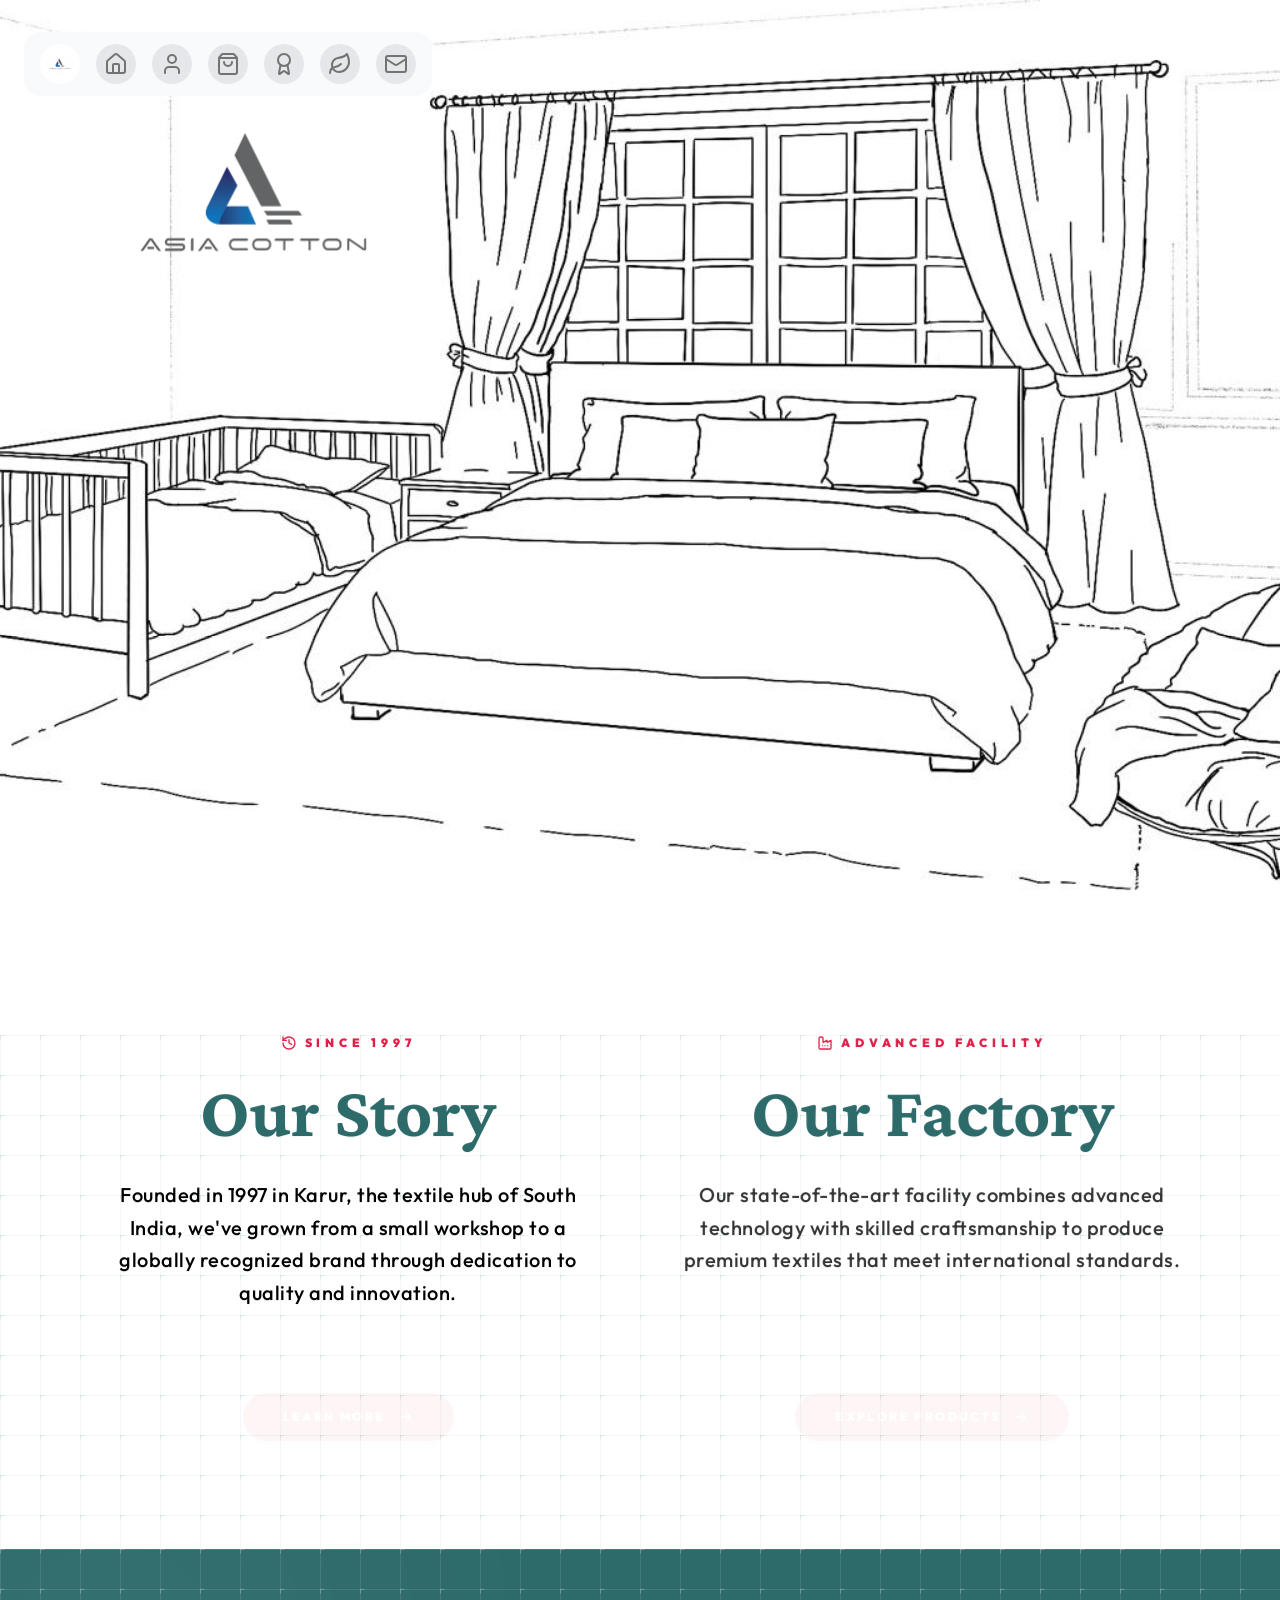
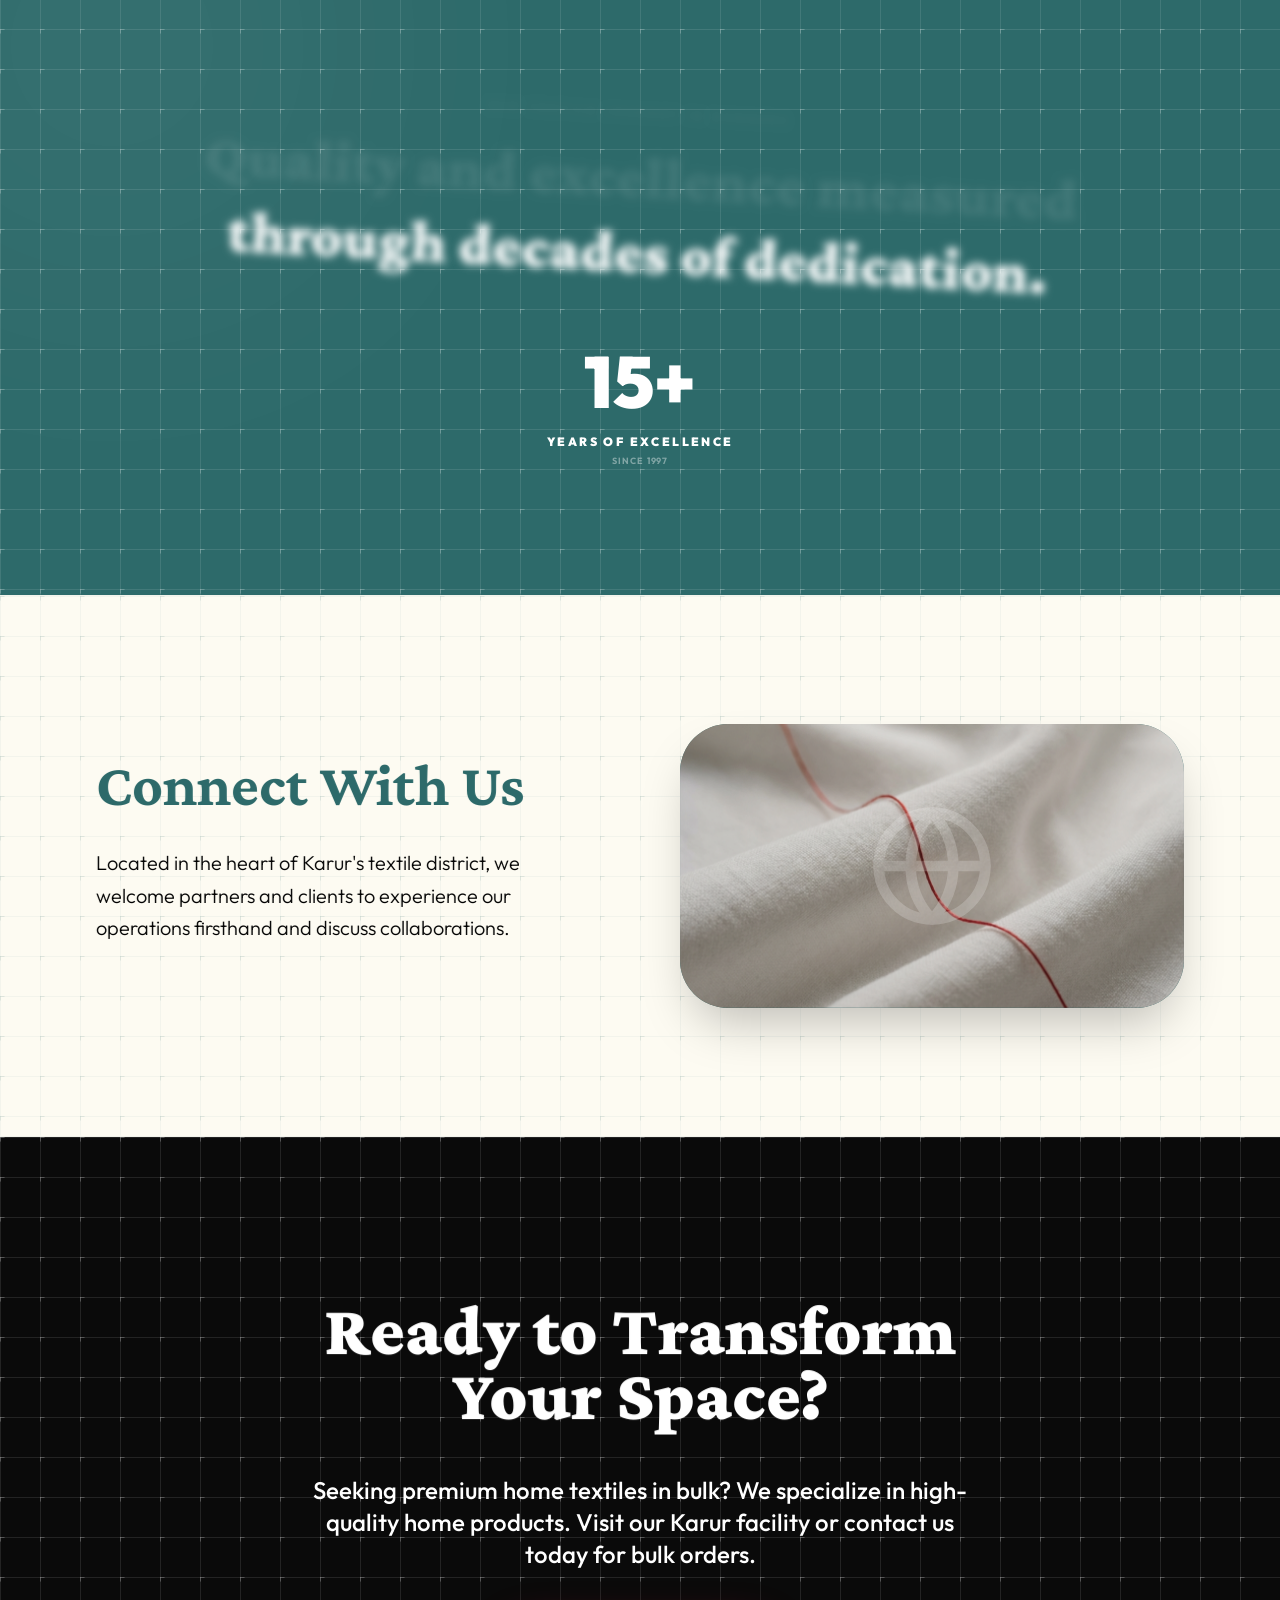
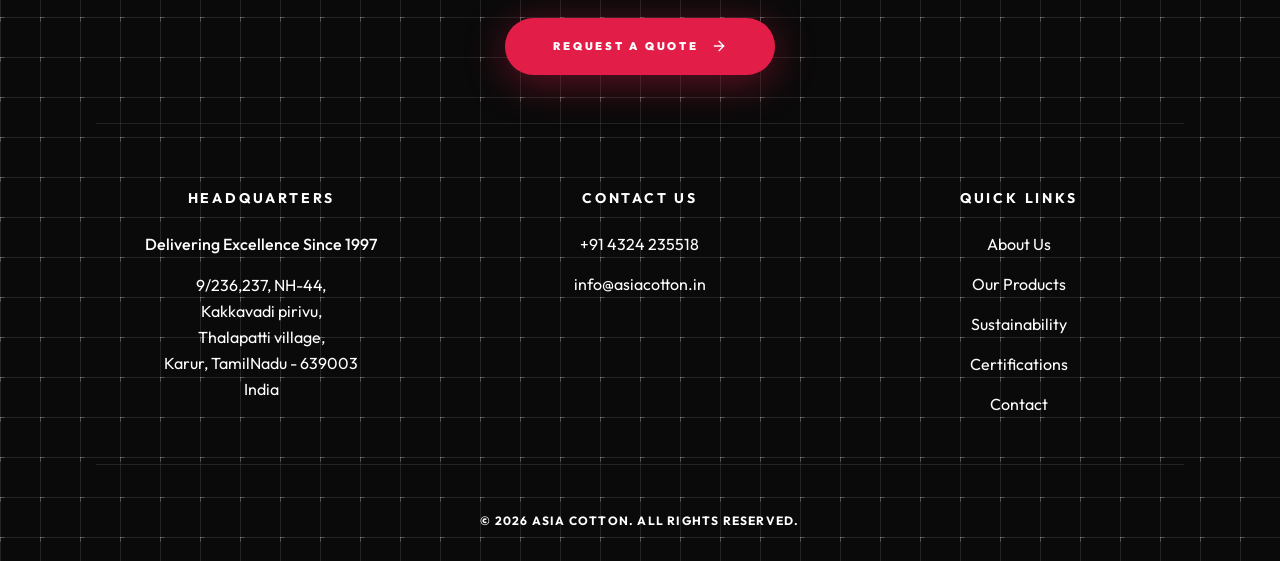
==== commit f87a73ab: "feat: build production assets and update index.html references" ====
--- a/index.html
+++ b/index.html
@@ -8,8 +8,8 @@
     <link rel="preconnect" href="https://fonts.googleapis.com">
     <link rel="preconnect" href="https://fonts.gstatic.com" crossorigin>
     <link href="https://fonts.googleapis.com/css2?family=Inter:wght@300;400;500;600&family=Playfair+Display:ital,wght@0,400;0,700;1,400&display=swap" rel="stylesheet">
-    <script type="module" crossorigin src="./assets/index-Xp5eaf6I.js"></script>
-    <link rel="stylesheet" crossorigin href="./assets/index-BfP_1RCG.css">
+    <script type="module" crossorigin src="./assets/index-50bl8og3.js"></script>
+    <link rel="stylesheet" crossorigin href="./assets/index-B7bjrMmK.css">
   </head>
   <body class="bg-[#FDFCFB] text-[#1A1A1A]">
     <div id="root"></div>
--- a/assets/index-B7bjrMmK.css
+++ b/assets/index-B7bjrMmK.css
@@ -0,0 +1 @@
+@import"https://fonts.googleapis.com/css2?family=Caveat:wght@400..700&family=Playfair+Display:ital,wght@0,400..900;1,400..900&family=Inter:wght@100..900&display=swap";@layer components;@layer properties{@supports (((-webkit-hyphens:none)) and (not (margin-trim:inline))) or ((-moz-orient:inline) and (not (color:rgb(from red r g b)))){*,:before,:after,::backdrop{--tw-translate-x:0;--tw-translate-y:0;--tw-translate-z:0;--tw-scale-x:1;--tw-scale-y:1;--tw-scale-z:1;--tw-rotate-x:initial;--tw-rotate-y:initial;--tw-rotate-z:initial;--tw-skew-x:initial;--tw-skew-y:initial;--tw-space-y-reverse:0;--tw-space-x-reverse:0;--tw-border-style:solid;--tw-gradient-position:initial;--tw-gradient-from:#0000;--tw-gradient-via:#0000;--tw-gradient-to:#0000;--tw-gradient-stops:initial;--tw-gradient-via-stops:initial;--tw-gradient-from-position:0%;--tw-gradient-via-position:50%;--tw-gradient-to-position:100%;--tw-leading:initial;--tw-font-weight:initial;--tw-tracking:initial;--tw-shadow:0 0 #0000;--tw-shadow-color:initial;--tw-shadow-alpha:100%;--tw-inset-shadow:0 0 #0000;--tw-inset-shadow-color:initial;--tw-inset-shadow-alpha:100%;--tw-ring-color:initial;--tw-ring-shadow:0 0 #0000;--tw-inset-ring-color:initial;--tw-inset-ring-shadow:0 0 #0000;--tw-ring-inset:initial;--tw-ring-offset-width:0px;--tw-ring-offset-color:#fff;--tw-ring-offset-shadow:0 0 #0000;--tw-blur:initial;--tw-brightness:initial;--tw-contrast:initial;--tw-grayscale:initial;--tw-hue-rotate:initial;--tw-invert:initial;--tw-opacity:initial;--tw-saturate:initial;--tw-sepia:initial;--tw-drop-shadow:initial;--tw-drop-shadow-color:initial;--tw-drop-shadow-alpha:100%;--tw-drop-shadow-size:initial;--tw-backdrop-blur:initial;--tw-backdrop-brightness:initial;--tw-backdrop-contrast:initial;--tw-backdrop-grayscale:initial;--tw-backdrop-hue-rotate:initial;--tw-backdrop-invert:initial;--tw-backdrop-opacity:initial;--tw-backdrop-saturate:initial;--tw-backdrop-sepia:initial;--tw-duration:initial;--tw-ease:initial}}}@layer theme{:root,:host{--font-sans:ui-sans-serif,system-ui,sans-serif,"Apple Color Emoji","Segoe UI Emoji","Segoe UI Symbol","Noto Color Emoji";--font-serif:ui-serif,Georgia,Cambria,"Times New Roman",Times,serif;--font-mono:ui-monospace,SFMono-Regular,Menlo,Monaco,Consolas,"Liberation Mono","Courier New",monospace;--color-gray-50:oklch(98.5% .002 247.839);--color-gray-100:oklch(96.7% .003 264.542);--color-gray-200:oklch(92.8% .006 264.531);--color-gray-600:oklch(44.6% .03 256.802);--color-neutral-100:oklch(97% 0 0);--color-neutral-200:oklch(92.2% 0 0);--color-neutral-300:oklch(87% 0 0);--color-neutral-400:oklch(70.8% 0 0);--color-neutral-500:oklch(55.6% 0 0);--color-neutral-600:oklch(43.9% 0 0);--color-neutral-700:oklch(37.1% 0 0);--color-neutral-800:oklch(26.9% 0 0);--color-neutral-900:oklch(20.5% 0 0);--color-black:#000;--color-white:#fff;--spacing:.25rem;--container-xs:20rem;--container-sm:24rem;--container-md:28rem;--container-lg:32rem;--container-xl:36rem;--container-2xl:42rem;--container-4xl:56rem;--container-7xl:80rem;--text-xs:.75rem;--text-xs--line-height:calc(1/.75);--text-sm:.875rem;--text-sm--line-height:calc(1.25/.875);--text-base:1rem;--text-base--line-height: 1.5 ;--text-lg:1.125rem;--text-lg--line-height:calc(1.75/1.125);--text-xl:1.25rem;--text-xl--line-height:calc(1.75/1.25);--text-2xl:1.5rem;--text-2xl--line-height:calc(2/1.5);--text-3xl:1.875rem;--text-3xl--line-height: 1.2 ;--text-4xl:2.25rem;--text-4xl--line-height:calc(2.5/2.25);--text-5xl:3rem;--text-5xl--line-height:1;--text-6xl:3.75rem;--text-6xl--line-height:1;--text-7xl:4.5rem;--text-7xl--line-height:1;--text-8xl:6rem;--text-8xl--line-height:1;--font-weight-light:300;--font-weight-normal:400;--font-weight-medium:500;--font-weight-semibold:600;--font-weight-bold:700;--font-weight-extrabold:800;--font-weight-black:900;--tracking-tighter:-.05em;--tracking-tight:-.025em;--tracking-wide:.025em;--tracking-wider:.05em;--tracking-widest:.1em;--leading-tight:1.25;--leading-snug:1.375;--leading-relaxed:1.625;--radius-sm:.25rem;--radius-md:.375rem;--radius-lg:.5rem;--radius-xl:.75rem;--radius-2xl:1rem;--radius-3xl:1.5rem;--drop-shadow-sm:0 1px 2px #00000026;--drop-shadow-lg:0 4px 4px #00000026;--drop-shadow-2xl:0 25px 25px #00000026;--ease-out:cubic-bezier(0,0,.2,1);--ease-in-out:cubic-bezier(.4,0,.2,1);--animate-ping:ping 1s cubic-bezier(0,0,.2,1)infinite;--animate-pulse:pulse 2s cubic-bezier(.4,0,.6,1)infinite;--blur-sm:8px;--blur-md:12px;--blur-xl:24px;--blur-3xl:64px;--aspect-video:16/9;--default-transition-duration:.15s;--default-transition-timing-function:cubic-bezier(.4,0,.2,1);--default-font-family:var(--font-sans);--default-mono-font-family:var(--font-mono)}}@layer base{*,:after,:before,::backdrop{box-sizing:border-box;border:0 solid;margin:0;padding:0}::file-selector-button{box-sizing:border-box;border:0 solid;margin:0;padding:0}html,:host{-webkit-text-size-adjust:100%;tab-size:4;line-height:1.5;font-family:var(--default-font-family,ui-sans-serif,system-ui,sans-serif,"Apple Color Emoji","Segoe UI Emoji","Segoe UI Symbol","Noto Color Emoji");font-feature-settings:var(--default-font-feature-settings,normal);font-variation-settings:var(--default-font-variation-settings,normal);-webkit-tap-highlight-color:transparent}hr{height:0;color:inherit;border-top-width:1px}abbr:where([title]){-webkit-text-decoration:underline dotted;text-decoration:underline dotted}h1,h2,h3,h4,h5,h6{font-size:inherit;font-weight:inherit}a{color:inherit;-webkit-text-decoration:inherit;text-decoration:inherit}b,strong{font-weight:bolder}code,kbd,samp,pre{font-family:var(--default-mono-font-family,ui-monospace,SFMono-Regular,Menlo,Monaco,Consolas,"Liberation Mono","Courier New",monospace);font-feature-settings:var(--default-mono-font-feature-settings,normal);font-variation-settings:var(--default-mono-font-variation-settings,normal);font-size:1em}small{font-size:80%}sub,sup{vertical-align:baseline;font-size:75%;line-height:0;position:relative}sub{bottom:-.25em}sup{top:-.5em}table{text-indent:0;border-color:inherit;border-collapse:collapse}:-moz-focusring{outline:auto}progress{vertical-align:baseline}summary{display:list-item}ol,ul,menu{list-style:none}img,svg,video,canvas,audio,iframe,embed,object{vertical-align:middle;display:block}img,video{max-width:100%;height:auto}button,input,select,optgroup,textarea{font:inherit;font-feature-settings:inherit;font-variation-settings:inherit;letter-spacing:inherit;color:inherit;opacity:1;background-color:#0000;border-radius:0}::file-selector-button{font:inherit;font-feature-settings:inherit;font-variation-settings:inherit;letter-spacing:inherit;color:inherit;opacity:1;background-color:#0000;border-radius:0}:where(select:is([multiple],[size])) optgroup{font-weight:bolder}:where(select:is([multiple],[size])) optgroup option{padding-inline-start:20px}::file-selector-button{margin-inline-end:4px}::placeholder{opacity:1}@supports (not ((-webkit-appearance:-apple-pay-button))) or (contain-intrinsic-size:1px){::placeholder{color:currentColor}@supports (color:color-mix(in lab,red,red)){::placeholder{color:color-mix(in oklab,currentcolor 50%,transparent)}}}textarea{resize:vertical}::-webkit-search-decoration{-webkit-appearance:none}::-webkit-date-and-time-value{min-height:1lh;text-align:inherit}::-webkit-datetime-edit{display:inline-flex}::-webkit-datetime-edit-fields-wrapper{padding:0}::-webkit-datetime-edit{padding-block:0}::-webkit-datetime-edit-year-field{padding-block:0}::-webkit-datetime-edit-month-field{padding-block:0}::-webkit-datetime-edit-day-field{padding-block:0}::-webkit-datetime-edit-hour-field{padding-block:0}::-webkit-datetime-edit-minute-field{padding-block:0}::-webkit-datetime-edit-second-field{padding-block:0}::-webkit-datetime-edit-millisecond-field{padding-block:0}::-webkit-datetime-edit-meridiem-field{padding-block:0}::-webkit-calendar-picker-indicator{line-height:1}:-moz-ui-invalid{box-shadow:none}button,input:where([type=button],[type=reset],[type=submit]){appearance:button}::file-selector-button{appearance:button}::-webkit-inner-spin-button{height:auto}::-webkit-outer-spin-button{height:auto}[hidden]:where(:not([hidden=until-found])){display:none!important}}@layer utilities{.pointer-events-auto{pointer-events:auto}.pointer-events-none{pointer-events:none}.visible{visibility:visible}.absolute{position:absolute}.fixed{position:fixed}.relative{position:relative}.sticky{position:sticky}.inset-0{inset:calc(var(--spacing)*0)}.inset-x-0{inset-inline:calc(var(--spacing)*0)}.-top-24{top:calc(var(--spacing)*-24)}.top-0{top:calc(var(--spacing)*0)}.top-1\/2{top:50%}.top-1\/4{top:25%}.top-3{top:calc(var(--spacing)*3)}.top-6{top:calc(var(--spacing)*6)}.top-8{top:calc(var(--spacing)*8)}.top-24{top:calc(var(--spacing)*24)}.top-40{top:calc(var(--spacing)*40)}.top-\[-10\%\]{top:-10%}.top-full{top:100%}.-right-20{right:calc(var(--spacing)*-20)}.right-0{right:calc(var(--spacing)*0)}.right-3{right:calc(var(--spacing)*3)}.right-4{right:calc(var(--spacing)*4)}.right-6{right:calc(var(--spacing)*6)}.right-\[-15\%\]{right:-15%}.bottom-4{bottom:calc(var(--spacing)*4)}.bottom-6{bottom:calc(var(--spacing)*6)}.bottom-10{bottom:calc(var(--spacing)*10)}.bottom-24{bottom:calc(var(--spacing)*24)}.bottom-\[-10\%\]{bottom:-10%}.bottom-\[20\%\]{bottom:20%}.bottom-\[98\%\]{bottom:98%}.bottom-\[210px\]{bottom:210px}.-left-20{left:calc(var(--spacing)*-20)}.left-0{left:calc(var(--spacing)*0)}.left-1\/2{left:50%}.left-3{left:calc(var(--spacing)*3)}.left-8{left:calc(var(--spacing)*8)}.left-12{left:calc(var(--spacing)*12)}.left-\[-15\%\]{left:-15%}.z-0{z-index:0}.z-10{z-index:10}.z-20{z-index:20}.z-30{z-index:30}.z-40{z-index:40}.z-50{z-index:50}.z-\[2\]{z-index:2}.z-\[3\]{z-index:3}.z-\[5\]{z-index:5}.z-\[6\]{z-index:6}.z-\[60\]{z-index:60}.z-\[80\]{z-index:80}.z-\[90\]{z-index:90}.z-\[95\]{z-index:95}.z-\[100\]{z-index:100}.z-\[2000\]{z-index:2000}.z-\[3000\]{z-index:3000}.z-\[4000\]{z-index:4000}.z-\[9999\]{z-index:9999}.z-\[99999\]{z-index:99999}.container{width:100%}@media(min-width:40rem){.container{max-width:40rem}}@media(min-width:48rem){.container{max-width:48rem}}@media(min-width:64rem){.container{max-width:64rem}}@media(min-width:80rem){.container{max-width:80rem}}@media(min-width:96rem){.container{max-width:96rem}}.m-0{margin:calc(var(--spacing)*0)}.m-auto{margin:auto}.mx-auto{margin-inline:auto}.my-5{margin-block:calc(var(--spacing)*5)}.my-6{margin-block:calc(var(--spacing)*6)}.my-8{margin-block:calc(var(--spacing)*8)}.my-auto{margin-block:auto}.mt-0{margin-top:calc(var(--spacing)*0)}.mt-2{margin-top:calc(var(--spacing)*2)}.mt-2\.5{margin-top:calc(var(--spacing)*2.5)}.mt-3{margin-top:calc(var(--spacing)*3)}.mt-4{margin-top:calc(var(--spacing)*4)}.mt-6{margin-top:calc(var(--spacing)*6)}.mt-8{margin-top:calc(var(--spacing)*8)}.mr-4{margin-right:calc(var(--spacing)*4)}.mb-0\.5{margin-bottom:calc(var(--spacing)*.5)}.mb-1{margin-bottom:calc(var(--spacing)*1)}.mb-2{margin-bottom:calc(var(--spacing)*2)}.mb-3{margin-bottom:calc(var(--spacing)*3)}.mb-4{margin-bottom:calc(var(--spacing)*4)}.mb-6{margin-bottom:calc(var(--spacing)*6)}.mb-8{margin-bottom:calc(var(--spacing)*8)}.mb-10{margin-bottom:calc(var(--spacing)*10)}.mb-12{margin-bottom:calc(var(--spacing)*12)}.mb-16{margin-bottom:calc(var(--spacing)*16)}.ml-1{margin-left:calc(var(--spacing)*1)}.ml-auto{margin-left:auto}.box-border{box-sizing:border-box}.block{display:block}.flex{display:flex}.grid{display:grid}.hidden{display:none}.inline{display:inline}.inline-block{display:inline-block}.inline-flex{display:inline-flex}.aspect-\[4\/5\]{aspect-ratio:4/5}.aspect-square{aspect-ratio:1}.aspect-video{aspect-ratio:var(--aspect-video)}.\!h-auto{height:auto!important}.h-0\.5{height:calc(var(--spacing)*.5)}.h-1{height:calc(var(--spacing)*1)}.h-1\.5{height:calc(var(--spacing)*1.5)}.h-2{height:calc(var(--spacing)*2)}.h-4{height:calc(var(--spacing)*4)}.h-5{height:calc(var(--spacing)*5)}.h-6{height:calc(var(--spacing)*6)}.h-8{height:calc(var(--spacing)*8)}.h-10{height:calc(var(--spacing)*10)}.h-11{height:calc(var(--spacing)*11)}.h-14{height:calc(var(--spacing)*14)}.h-16{height:calc(var(--spacing)*16)}.h-24{height:calc(var(--spacing)*24)}.h-32{height:calc(var(--spacing)*32)}.h-36{height:calc(var(--spacing)*36)}.h-52{height:calc(var(--spacing)*52)}.h-56{height:calc(var(--spacing)*56)}.h-80{height:calc(var(--spacing)*80)}.h-96{height:calc(var(--spacing)*96)}.h-\[1\.5em\]{height:1.5em}.h-\[1px\]{height:1px}.h-\[2px\]{height:2px}.h-\[3px\]{height:3px}.h-\[4\.5em\]{height:4.5em}.h-\[4px\]{height:4px}.h-\[14px\]{height:14px}.h-\[60vw\]{height:60vw}.h-\[65vh\]{height:65vh}.h-\[80px\]{height:80px}.h-\[80vw\]{height:80vw}.h-\[90px\]{height:90px}.h-\[92dvh\]{height:92dvh}.h-\[92vh\]{height:92vh}.h-\[100dvh\]{height:100dvh}.h-\[115vh\]{height:115vh}.h-\[180px\]{height:180px}.h-\[200px\]{height:200px}.h-auto{height:auto}.h-full{height:100%}.h-px{height:1px}.h-screen{height:100vh}.max-h-full{max-height:100%}.min-h-0{min-height:calc(var(--spacing)*0)}.min-h-\[240px\]{min-height:240px}.min-h-\[300px\]{min-height:300px}.min-h-\[auto\]{min-height:auto}.min-h-full{min-height:100%}.min-h-screen{min-height:100vh}.w-1\.5{width:calc(var(--spacing)*1.5)}.w-2{width:calc(var(--spacing)*2)}.w-4{width:calc(var(--spacing)*4)}.w-5{width:calc(var(--spacing)*5)}.w-6{width:calc(var(--spacing)*6)}.w-8{width:calc(var(--spacing)*8)}.w-10{width:calc(var(--spacing)*10)}.w-11{width:calc(var(--spacing)*11)}.w-12{width:calc(var(--spacing)*12)}.w-14{width:calc(var(--spacing)*14)}.w-16{width:calc(var(--spacing)*16)}.w-24{width:calc(var(--spacing)*24)}.w-32{width:calc(var(--spacing)*32)}.w-36{width:calc(var(--spacing)*36)}.w-40{width:calc(var(--spacing)*40)}.w-60{width:calc(var(--spacing)*60)}.w-80{width:calc(var(--spacing)*80)}.w-96{width:calc(var(--spacing)*96)}.w-\[1\.5em\]{width:1.5em}.w-\[1\.5px\]{width:1.5px}.w-\[1px\]{width:1px}.w-\[2px\]{width:2px}.w-\[4\.5em\]{width:4.5em}.w-\[4px\]{width:4px}.w-\[45px\]{width:45px}.w-\[80vw\]{width:80vw}.w-\[98vw\]{width:98vw}.w-\[100px\]{width:100px}.w-\[130px\]{width:130px}.w-auto{width:auto}.w-fit{width:fit-content}.w-full{width:100%}.w-screen{width:100vw}.max-w-2xl{max-width:var(--container-2xl)}.max-w-4xl{max-width:var(--container-4xl)}.max-w-7xl{max-width:var(--container-7xl)}.max-w-\[120px\]{max-width:120px}.max-w-\[200px\]{max-width:200px}.max-w-\[280px\]{max-width:280px}.max-w-\[1600px\]{max-width:1600px}.max-w-\[1800px\]{max-width:1800px}.max-w-full{max-width:100%}.max-w-lg{max-width:var(--container-lg)}.max-w-md{max-width:var(--container-md)}.max-w-sm{max-width:var(--container-sm)}.max-w-xl{max-width:var(--container-xl)}.max-w-xs{max-width:var(--container-xs)}.min-w-\[280px\]{min-width:280px}.flex-1{flex:1}.flex-shrink-0,.shrink-0{flex-shrink:0}.flex-grow{flex-grow:1}.origin-\[80\%_50\%\]{transform-origin:80%}.origin-\[100\%_100\%\]{transform-origin:100% 100%}.origin-bottom{transform-origin:bottom}.origin-center{transform-origin:50%}.origin-top{transform-origin:top}.-translate-x-1\/2{--tw-translate-x: -50% ;translate:var(--tw-translate-x)var(--tw-translate-y)}.translate-x-\[-10px\]{--tw-translate-x:-10px;translate:var(--tw-translate-x)var(--tw-translate-y)}.-translate-y-1\/2{--tw-translate-y: -50% ;translate:var(--tw-translate-x)var(--tw-translate-y)}.translate-y-0{--tw-translate-y:calc(var(--spacing)*0);translate:var(--tw-translate-x)var(--tw-translate-y)}.translate-y-4{--tw-translate-y:calc(var(--spacing)*4);translate:var(--tw-translate-x)var(--tw-translate-y)}.scale-90{--tw-scale-x:90%;--tw-scale-y:90%;--tw-scale-z:90%;scale:var(--tw-scale-x)var(--tw-scale-y)}.rotate-\[15deg\]{rotate:15deg}.rotate-y-12{--tw-rotate-y:rotateY(12deg);transform:var(--tw-rotate-x,)var(--tw-rotate-y,)var(--tw-rotate-z,)var(--tw-skew-x,)var(--tw-skew-y,)}.transform{transform:var(--tw-rotate-x,)var(--tw-rotate-y,)var(--tw-rotate-z,)var(--tw-skew-x,)var(--tw-skew-y,)}.transform-gpu{transform:translateZ(0)var(--tw-rotate-x,)var(--tw-rotate-y,)var(--tw-rotate-z,)var(--tw-skew-x,)var(--tw-skew-y,)}.animate-ping{animation:var(--animate-ping)}.animate-pulse{animation:var(--animate-pulse)}.cursor-default{cursor:default}.cursor-none{cursor:none}.cursor-pointer{cursor:pointer}.cursor-zoom-in{cursor:zoom-in}.touch-none{touch-action:none}.resize{resize:both}.list-none{list-style-type:none}.grid-cols-1{grid-template-columns:repeat(1,minmax(0,1fr))}.grid-cols-2{grid-template-columns:repeat(2,minmax(0,1fr))}.flex-col{flex-direction:column}.flex-wrap{flex-wrap:wrap}.items-center{align-items:center}.items-end{align-items:flex-end}.items-start{align-items:flex-start}.justify-between{justify-content:space-between}.justify-center{justify-content:center}.justify-start{justify-content:flex-start}.gap-0\.5{gap:calc(var(--spacing)*.5)}.gap-1\.5{gap:calc(var(--spacing)*1.5)}.gap-2{gap:calc(var(--spacing)*2)}.gap-3{gap:calc(var(--spacing)*3)}.gap-4{gap:calc(var(--spacing)*4)}.gap-5{gap:calc(var(--spacing)*5)}.gap-6{gap:calc(var(--spacing)*6)}.gap-8{gap:calc(var(--spacing)*8)}.gap-10{gap:calc(var(--spacing)*10)}.gap-12{gap:calc(var(--spacing)*12)}.gap-\[3em\]{gap:3em}:where(.space-y-0\.5>:not(:last-child)){--tw-space-y-reverse:0;margin-block-start:calc(calc(var(--spacing)*.5)*var(--tw-space-y-reverse));margin-block-end:calc(calc(var(--spacing)*.5)*calc(1 - var(--tw-space-y-reverse)))}:where(.space-y-1>:not(:last-child)){--tw-space-y-reverse:0;margin-block-start:calc(calc(var(--spacing)*1)*var(--tw-space-y-reverse));margin-block-end:calc(calc(var(--spacing)*1)*calc(1 - var(--tw-space-y-reverse)))}:where(.space-y-3>:not(:last-child)){--tw-space-y-reverse:0;margin-block-start:calc(calc(var(--spacing)*3)*var(--tw-space-y-reverse));margin-block-end:calc(calc(var(--spacing)*3)*calc(1 - var(--tw-space-y-reverse)))}:where(.space-y-4>:not(:last-child)){--tw-space-y-reverse:0;margin-block-start:calc(calc(var(--spacing)*4)*var(--tw-space-y-reverse));margin-block-end:calc(calc(var(--spacing)*4)*calc(1 - var(--tw-space-y-reverse)))}:where(.space-y-5>:not(:last-child)){--tw-space-y-reverse:0;margin-block-start:calc(calc(var(--spacing)*5)*var(--tw-space-y-reverse));margin-block-end:calc(calc(var(--spacing)*5)*calc(1 - var(--tw-space-y-reverse)))}:where(.space-y-6>:not(:last-child)){--tw-space-y-reverse:0;margin-block-start:calc(calc(var(--spacing)*6)*var(--tw-space-y-reverse));margin-block-end:calc(calc(var(--spacing)*6)*calc(1 - var(--tw-space-y-reverse)))}:where(.space-y-8>:not(:last-child)){--tw-space-y-reverse:0;margin-block-start:calc(calc(var(--spacing)*8)*var(--tw-space-y-reverse));margin-block-end:calc(calc(var(--spacing)*8)*calc(1 - var(--tw-space-y-reverse)))}:where(.space-y-12>:not(:last-child)){--tw-space-y-reverse:0;margin-block-start:calc(calc(var(--spacing)*12)*var(--tw-space-y-reverse));margin-block-end:calc(calc(var(--spacing)*12)*calc(1 - var(--tw-space-y-reverse)))}:where(.space-x-1>:not(:last-child)){--tw-space-x-reverse:0;margin-inline-start:calc(calc(var(--spacing)*1)*var(--tw-space-x-reverse));margin-inline-end:calc(calc(var(--spacing)*1)*calc(1 - var(--tw-space-x-reverse)))}.gap-y-4{row-gap:calc(var(--spacing)*4)}.self-start{align-self:flex-start}.overflow-hidden{overflow:hidden}.overflow-visible{overflow:visible}.overflow-x-hidden{overflow-x:hidden}.overflow-x-visible{overflow-x:visible}.overflow-y-auto{overflow-y:auto}.overscroll-none{overscroll-behavior:none}.\!rounded-\[20px\]{border-radius:20px!important}.\!rounded-\[32px\]{border-radius:32px!important}.rounded{border-radius:.25rem}.rounded-2xl{border-radius:var(--radius-2xl)}.rounded-3xl{border-radius:var(--radius-3xl)}.rounded-\[1\.5rem\]{border-radius:1.5rem}.rounded-\[1\.25em\]{border-radius:1.25em}.rounded-\[2rem\]{border-radius:2rem}.rounded-\[3rem\]{border-radius:3rem}.rounded-\[20px\]{border-radius:20px}.rounded-\[40px\]{border-radius:40px}.rounded-full{border-radius:3.40282e38px}.rounded-lg{border-radius:var(--radius-lg)}.rounded-md{border-radius:var(--radius-md)}.rounded-sm{border-radius:var(--radius-sm)}.rounded-xl{border-radius:var(--radius-xl)}.rounded-tl-\[8px\]{border-top-left-radius:8px}.rounded-tr-\[8px\]{border-top-right-radius:8px}.rounded-tr-\[12px\]{border-top-right-radius:12px}.rounded-br-\[12px\]{border-bottom-right-radius:12px}.rounded-bl-\[12px\]{border-bottom-left-radius:12px}.border{border-style:var(--tw-border-style);border-width:1px}.border-2{border-style:var(--tw-border-style);border-width:2px}.border-y{border-block-style:var(--tw-border-style);border-block-width:1px}.border-t{border-top-style:var(--tw-border-style);border-top-width:1px}.border-r{border-right-style:var(--tw-border-style);border-right-width:1px}.border-b{border-bottom-style:var(--tw-border-style);border-bottom-width:1px}.border-l{border-left-style:var(--tw-border-style);border-left-width:1px}.border-l-2{border-left-style:var(--tw-border-style);border-left-width:2px}.border-l-4{border-left-style:var(--tw-border-style);border-left-width:4px}.border-none{--tw-border-style:none;border-style:none}.border-\[\#2D6A6A\]\/5{border-color:#2d6a6a0d}.border-\[\#2D6A6A\]\/10{border-color:#2d6a6a1a}.border-\[\#3B6790\]\/30{border-color:#3b67904d}.border-\[\#E11D48\]{border-color:#e11d48}.border-black\/5{border-color:#0000000d}@supports (color:color-mix(in lab,red,red)){.border-black\/5{border-color:color-mix(in oklab,var(--color-black)5%,transparent)}}.border-black\/10{border-color:#0000001a}@supports (color:color-mix(in lab,red,red)){.border-black\/10{border-color:color-mix(in oklab,var(--color-black)10%,transparent)}}.border-black\/\[0\.03\]{border-color:#00000008}@supports (color:color-mix(in lab,red,red)){.border-black\/\[0\.03\]{border-color:color-mix(in oklab,var(--color-black)3%,transparent)}}.border-gray-200{border-color:var(--color-gray-200)}.border-neutral-100{border-color:var(--color-neutral-100)}.border-neutral-200{border-color:var(--color-neutral-200)}.border-transparent{border-color:#0000}.border-white\/5{border-color:#ffffff0d}@supports (color:color-mix(in lab,red,red)){.border-white\/5{border-color:color-mix(in oklab,var(--color-white)5%,transparent)}}.border-white\/10{border-color:#ffffff1a}@supports (color:color-mix(in lab,red,red)){.border-white\/10{border-color:color-mix(in oklab,var(--color-white)10%,transparent)}}.border-white\/20{border-color:#fff3}@supports (color:color-mix(in lab,red,red)){.border-white\/20{border-color:color-mix(in oklab,var(--color-white)20%,transparent)}}.bg-\[\#0A0103\]\/98{background-color:#0a0103fa}.bg-\[\#0a0a0a\]{background-color:#0a0a0a}.bg-\[\#2D6A6A\]{background-color:#2d6a6a}.bg-\[\#3B6790\]\/20{background-color:#3b679033}.bg-\[\#6a6664\]{background-color:#6a6664}.bg-\[\#6a6664\]\/20{background-color:#6a666433}.bg-\[\#6a6664\]\/50{background-color:#6a666480}.bg-\[\#6a6664\]\/60{background-color:#6a666499}.bg-\[\#6a6664\]\/95{background-color:#6a6664f2}.bg-\[\#881337\]\/25{background-color:#88133740}.bg-\[\#A3A3A3\]{background-color:#a3a3a3}.bg-\[\#E11D48\]{background-color:#e11d48}.bg-\[\#E11D48\]\/15{background-color:#e11d4826}.bg-\[\#F9FAFB\]{background-color:#f9fafb}.bg-\[\#FDFBF2\]{background-color:#fdfbf2}.bg-\[\#FDFCF0\]{background-color:#fdfcf0}.bg-\[\#FDFCF0\]\/50{background-color:#fdfcf080}.bg-\[\#FDFCFB\]{background-color:#fdfcfb}.bg-\[\#FEDC56\]{background-color:#fedc56}.bg-\[hsla\(0\,0\%\,100\%\,0\.15\)\]{background-color:#ffffff26}.bg-black{background-color:var(--color-black)}.bg-black\/10{background-color:#0000001a}@supports (color:color-mix(in lab,red,red)){.bg-black\/10{background-color:color-mix(in oklab,var(--color-black)10%,transparent)}}.bg-black\/20{background-color:#0003}@supports (color:color-mix(in lab,red,red)){.bg-black\/20{background-color:color-mix(in oklab,var(--color-black)20%,transparent)}}.bg-current{background-color:currentColor}.bg-gray-50{background-color:var(--color-gray-50)}.bg-gray-100{background-color:var(--color-gray-100)}.bg-gray-200{background-color:var(--color-gray-200)}.bg-transparent{background-color:#0000}.bg-white{background-color:var(--color-white)}.bg-white\/5{background-color:#ffffff0d}@supports (color:color-mix(in lab,red,red)){.bg-white\/5{background-color:color-mix(in oklab,var(--color-white)5%,transparent)}}.bg-white\/10{background-color:#ffffff1a}@supports (color:color-mix(in lab,red,red)){.bg-white\/10{background-color:color-mix(in oklab,var(--color-white)10%,transparent)}}.bg-white\/40{background-color:#fff6}@supports (color:color-mix(in lab,red,red)){.bg-white\/40{background-color:color-mix(in oklab,var(--color-white)40%,transparent)}}.bg-white\/70{background-color:#ffffffb3}@supports (color:color-mix(in lab,red,red)){.bg-white\/70{background-color:color-mix(in oklab,var(--color-white)70%,transparent)}}.bg-white\/95{background-color:#fffffff2}@supports (color:color-mix(in lab,red,red)){.bg-white\/95{background-color:color-mix(in oklab,var(--color-white)95%,transparent)}}.bg-white\/\[0\.02\]{background-color:#ffffff05}@supports (color:color-mix(in lab,red,red)){.bg-white\/\[0\.02\]{background-color:color-mix(in oklab,var(--color-white)2%,transparent)}}.bg-gradient-to-b{--tw-gradient-position:to bottom in oklab;background-image:linear-gradient(var(--tw-gradient-stops))}.bg-gradient-to-r{--tw-gradient-position:to right in oklab;background-image:linear-gradient(var(--tw-gradient-stops))}.bg-gradient-to-t{--tw-gradient-position:to top in oklab;background-image:linear-gradient(var(--tw-gradient-stops))}.bg-\[linear-gradient\(to_bottom\,var\(--tw-gradient-stops\)\)\]{background-image:linear-gradient(to bottom,var(--tw-gradient-stops))}.from-\[\#3B6790\]{--tw-gradient-from:#3b6790;--tw-gradient-stops:var(--tw-gradient-via-stops,var(--tw-gradient-position),var(--tw-gradient-from)var(--tw-gradient-from-position),var(--tw-gradient-to)var(--tw-gradient-to-position))}.from-\[\#E11D48\]{--tw-gradient-from:#e11d48;--tw-gradient-stops:var(--tw-gradient-via-stops,var(--tw-gradient-position),var(--tw-gradient-from)var(--tw-gradient-from-position),var(--tw-gradient-to)var(--tw-gradient-to-position))}.from-\[\#E11D48\]\/10{--tw-gradient-from:oklab(58.5838% .211667 .0670822/.1);--tw-gradient-stops:var(--tw-gradient-via-stops,var(--tw-gradient-position),var(--tw-gradient-from)var(--tw-gradient-from-position),var(--tw-gradient-to)var(--tw-gradient-to-position))}.from-transparent{--tw-gradient-from:transparent;--tw-gradient-stops:var(--tw-gradient-via-stops,var(--tw-gradient-position),var(--tw-gradient-from)var(--tw-gradient-from-position),var(--tw-gradient-to)var(--tw-gradient-to-position))}.from-white{--tw-gradient-from:var(--color-white);--tw-gradient-stops:var(--tw-gradient-via-stops,var(--tw-gradient-position),var(--tw-gradient-from)var(--tw-gradient-from-position),var(--tw-gradient-to)var(--tw-gradient-to-position))}.from-white\/5{--tw-gradient-from:#ffffff0d}@supports (color:color-mix(in lab,red,red)){.from-white\/5{--tw-gradient-from:color-mix(in oklab,var(--color-white)5%,transparent)}}.from-white\/5{--tw-gradient-stops:var(--tw-gradient-via-stops,var(--tw-gradient-position),var(--tw-gradient-from)var(--tw-gradient-from-position),var(--tw-gradient-to)var(--tw-gradient-to-position))}.from-\[0\%\]{--tw-gradient-from-position:0%}.via-\[\#3B6790\]\/50{--tw-gradient-via:oklab(50.0492% -.0305214 -.0762001/.5);--tw-gradient-via-stops:var(--tw-gradient-position),var(--tw-gradient-from)var(--tw-gradient-from-position),var(--tw-gradient-via)var(--tw-gradient-via-position),var(--tw-gradient-to)var(--tw-gradient-to-position);--tw-gradient-stops:var(--tw-gradient-via-stops)}.via-neutral-100{--tw-gradient-via:var(--color-neutral-100);--tw-gradient-via-stops:var(--tw-gradient-position),var(--tw-gradient-from)var(--tw-gradient-from-position),var(--tw-gradient-via)var(--tw-gradient-via-position),var(--tw-gradient-to)var(--tw-gradient-to-position);--tw-gradient-stops:var(--tw-gradient-via-stops)}.via-\[10\%\]{--tw-gradient-via-position:10%}.to-\[\#9F1239\]{--tw-gradient-to:#9f1239;--tw-gradient-stops:var(--tw-gradient-via-stops,var(--tw-gradient-position),var(--tw-gradient-from)var(--tw-gradient-from-position),var(--tw-gradient-to)var(--tw-gradient-to-position))}.to-\[\#881337\]\/5{--tw-gradient-to:oklab(41.0326% .147763 .0267779/.05);--tw-gradient-stops:var(--tw-gradient-via-stops,var(--tw-gradient-position),var(--tw-gradient-from)var(--tw-gradient-from-position),var(--tw-gradient-to)var(--tw-gradient-to-position))}.to-transparent{--tw-gradient-to:transparent;--tw-gradient-stops:var(--tw-gradient-via-stops,var(--tw-gradient-position),var(--tw-gradient-from)var(--tw-gradient-from-position),var(--tw-gradient-to)var(--tw-gradient-to-position))}.to-white\/60{--tw-gradient-to:#fff9}@supports (color:color-mix(in lab,red,red)){.to-white\/60{--tw-gradient-to:color-mix(in oklab,var(--color-white)60%,transparent)}}.to-white\/60{--tw-gradient-stops:var(--tw-gradient-via-stops,var(--tw-gradient-position),var(--tw-gradient-from)var(--tw-gradient-from-position),var(--tw-gradient-to)var(--tw-gradient-to-position))}.to-white\/70{--tw-gradient-to:#ffffffb3}@supports (color:color-mix(in lab,red,red)){.to-white\/70{--tw-gradient-to:color-mix(in oklab,var(--color-white)70%,transparent)}}.to-white\/70{--tw-gradient-stops:var(--tw-gradient-via-stops,var(--tw-gradient-position),var(--tw-gradient-from)var(--tw-gradient-from-position),var(--tw-gradient-to)var(--tw-gradient-to-position))}.to-\[99\%\]{--tw-gradient-to-position:99%}.\[mask-image\:linear-gradient\(to_bottom\,transparent_0\%\,black_10\%\,black_90\%\,transparent_100\%\)\]{-webkit-mask-image:linear-gradient(#0000 0%,#000 10% 90%,#0000 100%);mask-image:linear-gradient(#0000,#000 10% 90%,#0000)}.bg-clip-text{-webkit-background-clip:text;background-clip:text}.stroke-\[\#E11D48\]{stroke:#e11d48}.stroke-current{stroke:currentColor}.object-contain{object-fit:contain}.object-cover{object-fit:cover}.object-center{object-position:center}.\!p-3{padding:calc(var(--spacing)*3)!important}.\!p-6{padding:calc(var(--spacing)*6)!important}.p-1{padding:calc(var(--spacing)*1)}.p-2{padding:calc(var(--spacing)*2)}.p-2\.5{padding:calc(var(--spacing)*2.5)}.p-3{padding:calc(var(--spacing)*3)}.p-4{padding:calc(var(--spacing)*4)}.p-6{padding:calc(var(--spacing)*6)}.p-8{padding:calc(var(--spacing)*8)}.p-12{padding:calc(var(--spacing)*12)}.px-2{padding-inline:calc(var(--spacing)*2)}.px-3{padding-inline:calc(var(--spacing)*3)}.px-4{padding-inline:calc(var(--spacing)*4)}.px-5{padding-inline:calc(var(--spacing)*5)}.px-6{padding-inline:calc(var(--spacing)*6)}.px-8{padding-inline:calc(var(--spacing)*8)}.px-10{padding-inline:calc(var(--spacing)*10)}.px-12{padding-inline:calc(var(--spacing)*12)}.py-0\.5{padding-block:calc(var(--spacing)*.5)}.py-1\.5{padding-block:calc(var(--spacing)*1.5)}.py-2{padding-block:calc(var(--spacing)*2)}.py-2\.5{padding-block:calc(var(--spacing)*2.5)}.py-3{padding-block:calc(var(--spacing)*3)}.py-3\.5{padding-block:calc(var(--spacing)*3.5)}.py-4{padding-block:calc(var(--spacing)*4)}.py-5{padding-block:calc(var(--spacing)*5)}.py-6{padding-block:calc(var(--spacing)*6)}.py-8{padding-block:calc(var(--spacing)*8)}.py-10{padding-block:calc(var(--spacing)*10)}.py-12{padding-block:calc(var(--spacing)*12)}.py-16{padding-block:calc(var(--spacing)*16)}.py-20{padding-block:calc(var(--spacing)*20)}.py-\[3em\]{padding-block:3em}.pt-0{padding-top:calc(var(--spacing)*0)}.pt-2{padding-top:calc(var(--spacing)*2)}.pt-4{padding-top:calc(var(--spacing)*4)}.pt-6{padding-top:calc(var(--spacing)*6)}.pt-8{padding-top:calc(var(--spacing)*8)}.pt-10{padding-top:calc(var(--spacing)*10)}.pt-16{padding-top:calc(var(--spacing)*16)}.pt-20{padding-top:calc(var(--spacing)*20)}.pt-24{padding-top:calc(var(--spacing)*24)}.pt-\[4vh\]{padding-top:4vh}.pt-\[8vh\]{padding-top:8vh}.pt-\[12vh\]{padding-top:12vh}.pr-4{padding-right:calc(var(--spacing)*4)}.pb-2{padding-bottom:calc(var(--spacing)*2)}.pb-3{padding-bottom:calc(var(--spacing)*3)}.pb-6{padding-bottom:calc(var(--spacing)*6)}.pb-8{padding-bottom:calc(var(--spacing)*8)}.pb-12{padding-bottom:calc(var(--spacing)*12)}.pb-16{padding-bottom:calc(var(--spacing)*16)}.pb-20{padding-bottom:calc(var(--spacing)*20)}.pl-0{padding-left:calc(var(--spacing)*0)}.pl-4{padding-left:calc(var(--spacing)*4)}.pl-8{padding-left:calc(var(--spacing)*8)}.pl-20{padding-left:calc(var(--spacing)*20)}.text-center{text-align:center}.text-left{text-align:left}.font-\[\'Caveat\'\]{font-family:Caveat}.font-\[\'Inter\'\]{font-family:Inter}.font-\[\'Outfit\'\]{font-family:Outfit}.font-sans{font-family:var(--font-sans)}.font-serif{font-family:var(--font-serif)}.text-2xl{font-size:var(--text-2xl);line-height:var(--tw-leading,var(--text-2xl--line-height))}.text-3xl{font-size:var(--text-3xl);line-height:var(--tw-leading,var(--text-3xl--line-height))}.text-4xl{font-size:var(--text-4xl);line-height:var(--tw-leading,var(--text-4xl--line-height))}.text-5xl{font-size:var(--text-5xl);line-height:var(--tw-leading,var(--text-5xl--line-height))}.text-6xl{font-size:var(--text-6xl);line-height:var(--tw-leading,var(--text-6xl--line-height))}.text-base{font-size:var(--text-base);line-height:var(--tw-leading,var(--text-base--line-height))}.text-lg{font-size:var(--text-lg);line-height:var(--tw-leading,var(--text-lg--line-height))}.text-sm{font-size:var(--text-sm);line-height:var(--tw-leading,var(--text-sm--line-height))}.text-xl{font-size:var(--text-xl);line-height:var(--tw-leading,var(--text-xl--line-height))}.text-xs{font-size:var(--text-xs);line-height:var(--tw-leading,var(--text-xs--line-height))}.text-\[6px\]{font-size:6px}.text-\[8px\]{font-size:8px}.text-\[9px\]{font-size:9px}.text-\[10px\]{font-size:10px}.text-\[11px\]{font-size:11px}.text-\[13px\]{font-size:13px}.text-\[14px\]{font-size:14px}.text-\[clamp\(1\.5rem\,3vw\,2\.5rem\)\]{font-size:clamp(1.5rem,3vw,2.5rem)}.text-\[clamp\(1\.6rem\,4vw\,3rem\)\]{font-size:clamp(1.6rem,4vw,3rem)}.text-\[clamp\(1\.8rem\,4\.5vw\,4rem\)\]{font-size:clamp(1.8rem,4.5vw,4rem)}.text-\[clamp\(2rem\,4vw\,4\.5rem\)\]{font-size:clamp(2rem,4vw,4.5rem)}.text-\[clamp\(2rem\,6vw\,5\.5rem\)\]{font-size:clamp(2rem,6vw,5.5rem)}.leading-\[0\.9\]{--tw-leading:.9;line-height:.9}.leading-\[0\.85\]{--tw-leading:.85;line-height:.85}.leading-\[1\.05\]{--tw-leading:1.05;line-height:1.05}.leading-\[1\.5\]{--tw-leading:1.5;line-height:1.5}.leading-\[2\]{--tw-leading:2;line-height:2}.leading-none{--tw-leading:1;line-height:1}.leading-relaxed{--tw-leading:var(--leading-relaxed);line-height:var(--leading-relaxed)}.leading-snug{--tw-leading:var(--leading-snug);line-height:var(--leading-snug)}.leading-tight{--tw-leading:var(--leading-tight);line-height:var(--leading-tight)}.font-black{--tw-font-weight:var(--font-weight-black);font-weight:var(--font-weight-black)}.font-bold{--tw-font-weight:var(--font-weight-bold);font-weight:var(--font-weight-bold)}.font-extrabold{--tw-font-weight:var(--font-weight-extrabold);font-weight:var(--font-weight-extrabold)}.font-light{--tw-font-weight:var(--font-weight-light);font-weight:var(--font-weight-light)}.font-medium{--tw-font-weight:var(--font-weight-medium);font-weight:var(--font-weight-medium)}.font-normal{--tw-font-weight:var(--font-weight-normal);font-weight:var(--font-weight-normal)}.font-semibold{--tw-font-weight:var(--font-weight-semibold);font-weight:var(--font-weight-semibold)}.tracking-\[0\.1em\]{--tw-tracking:.1em;letter-spacing:.1em}.tracking-\[0\.2em\]{--tw-tracking:.2em;letter-spacing:.2em}.tracking-\[0\.3em\]{--tw-tracking:.3em;letter-spacing:.3em}.tracking-\[0\.4em\]{--tw-tracking:.4em;letter-spacing:.4em}.tracking-\[0\.5em\]{--tw-tracking:.5em;letter-spacing:.5em}.tracking-\[0\.15em\]{--tw-tracking:.15em;letter-spacing:.15em}.tracking-\[0\.25em\]{--tw-tracking:.25em;letter-spacing:.25em}.tracking-tight{--tw-tracking:var(--tracking-tight);letter-spacing:var(--tracking-tight)}.tracking-tighter{--tw-tracking:var(--tracking-tighter);letter-spacing:var(--tracking-tighter)}.tracking-wide{--tw-tracking:var(--tracking-wide);letter-spacing:var(--tracking-wide)}.tracking-wider{--tw-tracking:var(--tracking-wider);letter-spacing:var(--tracking-wider)}.tracking-widest{--tw-tracking:var(--tracking-widest);letter-spacing:var(--tracking-widest)}.whitespace-nowrap{white-space:nowrap}.whitespace-pre{white-space:pre}.whitespace-pre-wrap{white-space:pre-wrap}.\!text-white{color:var(--color-white)!important}.text-\[\#1A1A1A\]{color:#1a1a1a}.text-\[\#1A1A1A\]\/70{color:#1a1a1ab3}.text-\[\#2D6A6A\]{color:#2d6a6a}.text-\[\#2D6A6A\]\/40{color:#2d6a6a66}.text-\[\#2D6A6A\]\/60{color:#2d6a6a99}.text-\[\#2D6A6A\]\/70{color:#2d6a6ab3}.text-\[\#3B6790\]{color:#3b6790}.text-\[\#A3A3A3\]{color:#a3a3a3}.text-\[\#E11D48\]{color:#e11d48}.text-\[\#FACC15\]{color:#facc15}.text-black{color:var(--color-black)}.text-black\/40{color:#0006}@supports (color:color-mix(in lab,red,red)){.text-black\/40{color:color-mix(in oklab,var(--color-black)40%,transparent)}}.text-black\/50{color:#00000080}@supports (color:color-mix(in lab,red,red)){.text-black\/50{color:color-mix(in oklab,var(--color-black)50%,transparent)}}.text-black\/60{color:#0009}@supports (color:color-mix(in lab,red,red)){.text-black\/60{color:color-mix(in oklab,var(--color-black)60%,transparent)}}.text-black\/70{color:#000000b3}@supports (color:color-mix(in lab,red,red)){.text-black\/70{color:color-mix(in oklab,var(--color-black)70%,transparent)}}.text-black\/75{color:#000000bf}@supports (color:color-mix(in lab,red,red)){.text-black\/75{color:color-mix(in oklab,var(--color-black)75%,transparent)}}.text-black\/80{color:#000c}@supports (color:color-mix(in lab,red,red)){.text-black\/80{color:color-mix(in oklab,var(--color-black)80%,transparent)}}.text-black\/\[0\.03\]{color:#00000008}@supports (color:color-mix(in lab,red,red)){.text-black\/\[0\.03\]{color:color-mix(in oklab,var(--color-black)3%,transparent)}}.text-gray-600{color:var(--color-gray-600)}.text-neutral-400{color:var(--color-neutral-400)}.text-neutral-500{color:var(--color-neutral-500)}.text-neutral-600{color:var(--color-neutral-600)}.text-neutral-700{color:var(--color-neutral-700)}.text-transparent{color:#0000}.text-white{color:var(--color-white)}.text-white\/20{color:#fff3}@supports (color:color-mix(in lab,red,red)){.text-white\/20{color:color-mix(in oklab,var(--color-white)20%,transparent)}}.text-white\/30{color:#ffffff4d}@supports (color:color-mix(in lab,red,red)){.text-white\/30{color:color-mix(in oklab,var(--color-white)30%,transparent)}}.text-white\/40{color:#fff6}@supports (color:color-mix(in lab,red,red)){.text-white\/40{color:color-mix(in oklab,var(--color-white)40%,transparent)}}.text-white\/50{color:#ffffff80}@supports (color:color-mix(in lab,red,red)){.text-white\/50{color:color-mix(in oklab,var(--color-white)50%,transparent)}}.text-white\/60{color:#fff9}@supports (color:color-mix(in lab,red,red)){.text-white\/60{color:color-mix(in oklab,var(--color-white)60%,transparent)}}.text-white\/70{color:#ffffffb3}@supports (color:color-mix(in lab,red,red)){.text-white\/70{color:color-mix(in oklab,var(--color-white)70%,transparent)}}.text-white\/75{color:#ffffffbf}@supports (color:color-mix(in lab,red,red)){.text-white\/75{color:color-mix(in oklab,var(--color-white)75%,transparent)}}.text-white\/80{color:#fffc}@supports (color:color-mix(in lab,red,red)){.text-white\/80{color:color-mix(in oklab,var(--color-white)80%,transparent)}}.text-white\/90{color:#ffffffe6}@supports (color:color-mix(in lab,red,red)){.text-white\/90{color:color-mix(in oklab,var(--color-white)90%,transparent)}}.lowercase{text-transform:lowercase}.uppercase{text-transform:uppercase}.italic{font-style:italic}.not-italic{font-style:normal}.underline{text-decoration-line:underline}.decoration-2{text-decoration-thickness:2px}.underline-offset-8{text-underline-offset:8px}.antialiased{-webkit-font-smoothing:antialiased;-moz-osx-font-smoothing:grayscale}.opacity-0{opacity:0}.opacity-10{opacity:.1}.opacity-20{opacity:.2}.opacity-25{opacity:.25}.opacity-50{opacity:.5}.opacity-60{opacity:.6}.opacity-75{opacity:.75}.opacity-80{opacity:.8}.opacity-90{opacity:.9}.opacity-100{opacity:1}.shadow-2xl{--tw-shadow:0 25px 50px -12px var(--tw-shadow-color,#00000040);box-shadow:var(--tw-inset-shadow),var(--tw-inset-ring-shadow),var(--tw-ring-offset-shadow),var(--tw-ring-shadow),var(--tw-shadow)}.shadow-\[0_0_30px_rgba\(0\,0\,0\,0\.1\)\]{--tw-shadow:0 0 30px var(--tw-shadow-color,#0000001a);box-shadow:var(--tw-inset-shadow),var(--tw-inset-ring-shadow),var(--tw-ring-offset-shadow),var(--tw-ring-shadow),var(--tw-shadow)}.shadow-\[0_8px_30px_rgba\(225\,29\,72\,0\.35\)\]{--tw-shadow:0 8px 30px var(--tw-shadow-color,#e11d4859);box-shadow:var(--tw-inset-shadow),var(--tw-inset-ring-shadow),var(--tw-ring-offset-shadow),var(--tw-ring-shadow),var(--tw-shadow)}.shadow-\[0_8px_40px_rgba\(225\,29\,72\,0\.4\)\]{--tw-shadow:0 8px 40px var(--tw-shadow-color,#e11d4866);box-shadow:var(--tw-inset-shadow),var(--tw-inset-ring-shadow),var(--tw-ring-offset-shadow),var(--tw-ring-shadow),var(--tw-shadow)}.shadow-\[0_80px_200px_rgba\(0\,0\,0\,0\.4\)\]{--tw-shadow:0 80px 200px var(--tw-shadow-color,#0006);box-shadow:var(--tw-inset-shadow),var(--tw-inset-ring-shadow),var(--tw-ring-offset-shadow),var(--tw-ring-shadow),var(--tw-shadow)}.shadow-\[inset_20px_0_40px_rgba\(0\,0\,0\,0\.15\)\]{--tw-shadow:inset 20px 0 40px var(--tw-shadow-color,#00000026);box-shadow:var(--tw-inset-shadow),var(--tw-inset-ring-shadow),var(--tw-ring-offset-shadow),var(--tw-ring-shadow),var(--tw-shadow)}.shadow-inner{--tw-shadow:inset 0 2px 4px 0 var(--tw-shadow-color,#0000000d);box-shadow:var(--tw-inset-shadow),var(--tw-inset-ring-shadow),var(--tw-ring-offset-shadow),var(--tw-ring-shadow),var(--tw-shadow)}.shadow-lg{--tw-shadow:0 10px 15px -3px var(--tw-shadow-color,#0000001a),0 4px 6px -4px var(--tw-shadow-color,#0000001a);box-shadow:var(--tw-inset-shadow),var(--tw-inset-ring-shadow),var(--tw-ring-offset-shadow),var(--tw-ring-shadow),var(--tw-shadow)}.shadow-md{--tw-shadow:0 4px 6px -1px var(--tw-shadow-color,#0000001a),0 2px 4px -2px var(--tw-shadow-color,#0000001a);box-shadow:var(--tw-inset-shadow),var(--tw-inset-ring-shadow),var(--tw-ring-offset-shadow),var(--tw-ring-shadow),var(--tw-shadow)}.shadow-sm{--tw-shadow:0 1px 3px 0 var(--tw-shadow-color,#0000001a),0 1px 2px -1px var(--tw-shadow-color,#0000001a);box-shadow:var(--tw-inset-shadow),var(--tw-inset-ring-shadow),var(--tw-ring-offset-shadow),var(--tw-ring-shadow),var(--tw-shadow)}.shadow-xl{--tw-shadow:0 20px 25px -5px var(--tw-shadow-color,#0000001a),0 8px 10px -6px var(--tw-shadow-color,#0000001a);box-shadow:var(--tw-inset-shadow),var(--tw-inset-ring-shadow),var(--tw-ring-offset-shadow),var(--tw-ring-shadow),var(--tw-shadow)}.ring{--tw-ring-shadow:var(--tw-ring-inset,)0 0 0 calc(1px + var(--tw-ring-offset-width))var(--tw-ring-color,currentcolor);box-shadow:var(--tw-inset-shadow),var(--tw-inset-ring-shadow),var(--tw-ring-offset-shadow),var(--tw-ring-shadow),var(--tw-shadow)}.shadow-\[\#2D6A6A\]\/5{--tw-shadow-color:#2d6a6a0d}@supports (color:color-mix(in lab,red,red)){.shadow-\[\#2D6A6A\]\/5{--tw-shadow-color:color-mix(in oklab,oklab(48.4642% -.0603988 -.0165064/.05) var(--tw-shadow-alpha),transparent)}}.blur{--tw-blur:blur(8px);filter:var(--tw-blur,)var(--tw-brightness,)var(--tw-contrast,)var(--tw-grayscale,)var(--tw-hue-rotate,)var(--tw-invert,)var(--tw-saturate,)var(--tw-sepia,)var(--tw-drop-shadow,)}.blur-\[120px\]{--tw-blur:blur(120px);filter:var(--tw-blur,)var(--tw-brightness,)var(--tw-contrast,)var(--tw-grayscale,)var(--tw-hue-rotate,)var(--tw-invert,)var(--tw-saturate,)var(--tw-sepia,)var(--tw-drop-shadow,)}.blur-\[160px\]{--tw-blur:blur(160px);filter:var(--tw-blur,)var(--tw-brightness,)var(--tw-contrast,)var(--tw-grayscale,)var(--tw-hue-rotate,)var(--tw-invert,)var(--tw-saturate,)var(--tw-sepia,)var(--tw-drop-shadow,)}.brightness-0{--tw-brightness:brightness(0%);filter:var(--tw-blur,)var(--tw-brightness,)var(--tw-contrast,)var(--tw-grayscale,)var(--tw-hue-rotate,)var(--tw-invert,)var(--tw-saturate,)var(--tw-sepia,)var(--tw-drop-shadow,)}.brightness-200{--tw-brightness:brightness(200%);filter:var(--tw-blur,)var(--tw-brightness,)var(--tw-contrast,)var(--tw-grayscale,)var(--tw-hue-rotate,)var(--tw-invert,)var(--tw-saturate,)var(--tw-sepia,)var(--tw-drop-shadow,)}.drop-shadow-2xl{--tw-drop-shadow-size:drop-shadow(0 25px 25px var(--tw-drop-shadow-color,#00000026));--tw-drop-shadow:drop-shadow(var(--drop-shadow-2xl));filter:var(--tw-blur,)var(--tw-brightness,)var(--tw-contrast,)var(--tw-grayscale,)var(--tw-hue-rotate,)var(--tw-invert,)var(--tw-saturate,)var(--tw-sepia,)var(--tw-drop-shadow,)}.drop-shadow-lg{--tw-drop-shadow-size:drop-shadow(0 4px 4px var(--tw-drop-shadow-color,#00000026));--tw-drop-shadow:drop-shadow(var(--drop-shadow-lg));filter:var(--tw-blur,)var(--tw-brightness,)var(--tw-contrast,)var(--tw-grayscale,)var(--tw-hue-rotate,)var(--tw-invert,)var(--tw-saturate,)var(--tw-sepia,)var(--tw-drop-shadow,)}.drop-shadow-sm{--tw-drop-shadow-size:drop-shadow(0 1px 2px var(--tw-drop-shadow-color,#00000026));--tw-drop-shadow:drop-shadow(var(--drop-shadow-sm));filter:var(--tw-blur,)var(--tw-brightness,)var(--tw-contrast,)var(--tw-grayscale,)var(--tw-hue-rotate,)var(--tw-invert,)var(--tw-saturate,)var(--tw-sepia,)var(--tw-drop-shadow,)}.grayscale{--tw-grayscale:grayscale(100%);filter:var(--tw-blur,)var(--tw-brightness,)var(--tw-contrast,)var(--tw-grayscale,)var(--tw-hue-rotate,)var(--tw-invert,)var(--tw-saturate,)var(--tw-sepia,)var(--tw-drop-shadow,)}.invert{--tw-invert:invert(100%);filter:var(--tw-blur,)var(--tw-brightness,)var(--tw-contrast,)var(--tw-grayscale,)var(--tw-hue-rotate,)var(--tw-invert,)var(--tw-saturate,)var(--tw-sepia,)var(--tw-drop-shadow,)}.filter{filter:var(--tw-blur,)var(--tw-brightness,)var(--tw-contrast,)var(--tw-grayscale,)var(--tw-hue-rotate,)var(--tw-invert,)var(--tw-saturate,)var(--tw-sepia,)var(--tw-drop-shadow,)}.backdrop-blur-3xl{--tw-backdrop-blur:blur(var(--blur-3xl));-webkit-backdrop-filter:var(--tw-backdrop-blur,)var(--tw-backdrop-brightness,)var(--tw-backdrop-contrast,)var(--tw-backdrop-grayscale,)var(--tw-backdrop-hue-rotate,)var(--tw-backdrop-invert,)var(--tw-backdrop-opacity,)var(--tw-backdrop-saturate,)var(--tw-backdrop-sepia,);backdrop-filter:var(--tw-backdrop-blur,)var(--tw-backdrop-brightness,)var(--tw-backdrop-contrast,)var(--tw-backdrop-grayscale,)var(--tw-backdrop-hue-rotate,)var(--tw-backdrop-invert,)var(--tw-backdrop-opacity,)var(--tw-backdrop-saturate,)var(--tw-backdrop-sepia,)}.backdrop-blur-\[0\.75em\]{--tw-backdrop-blur:blur(.75em);-webkit-backdrop-filter:var(--tw-backdrop-blur,)var(--tw-backdrop-brightness,)var(--tw-backdrop-contrast,)var(--tw-backdrop-grayscale,)var(--tw-backdrop-hue-rotate,)var(--tw-backdrop-invert,)var(--tw-backdrop-opacity,)var(--tw-backdrop-saturate,)var(--tw-backdrop-sepia,);backdrop-filter:var(--tw-backdrop-blur,)var(--tw-backdrop-brightness,)var(--tw-backdrop-contrast,)var(--tw-backdrop-grayscale,)var(--tw-backdrop-hue-rotate,)var(--tw-backdrop-invert,)var(--tw-backdrop-opacity,)var(--tw-backdrop-saturate,)var(--tw-backdrop-sepia,)}.backdrop-blur-md{--tw-backdrop-blur:blur(var(--blur-md));-webkit-backdrop-filter:var(--tw-backdrop-blur,)var(--tw-backdrop-brightness,)var(--tw-backdrop-contrast,)var(--tw-backdrop-grayscale,)var(--tw-backdrop-hue-rotate,)var(--tw-backdrop-invert,)var(--tw-backdrop-opacity,)var(--tw-backdrop-saturate,)var(--tw-backdrop-sepia,);backdrop-filter:var(--tw-backdrop-blur,)var(--tw-backdrop-brightness,)var(--tw-backdrop-contrast,)var(--tw-backdrop-grayscale,)var(--tw-backdrop-hue-rotate,)var(--tw-backdrop-invert,)var(--tw-backdrop-opacity,)var(--tw-backdrop-saturate,)var(--tw-backdrop-sepia,)}.backdrop-blur-sm{--tw-backdrop-blur:blur(var(--blur-sm));-webkit-backdrop-filter:var(--tw-backdrop-blur,)var(--tw-backdrop-brightness,)var(--tw-backdrop-contrast,)var(--tw-backdrop-grayscale,)var(--tw-backdrop-hue-rotate,)var(--tw-backdrop-invert,)var(--tw-backdrop-opacity,)var(--tw-backdrop-saturate,)var(--tw-backdrop-sepia,);backdrop-filter:var(--tw-backdrop-blur,)var(--tw-backdrop-brightness,)var(--tw-backdrop-contrast,)var(--tw-backdrop-grayscale,)var(--tw-backdrop-hue-rotate,)var(--tw-backdrop-invert,)var(--tw-backdrop-opacity,)var(--tw-backdrop-saturate,)var(--tw-backdrop-sepia,)}.backdrop-blur-xl{--tw-backdrop-blur:blur(var(--blur-xl));-webkit-backdrop-filter:var(--tw-backdrop-blur,)var(--tw-backdrop-brightness,)var(--tw-backdrop-contrast,)var(--tw-backdrop-grayscale,)var(--tw-backdrop-hue-rotate,)var(--tw-backdrop-invert,)var(--tw-backdrop-opacity,)var(--tw-backdrop-saturate,)var(--tw-backdrop-sepia,);backdrop-filter:var(--tw-backdrop-blur,)var(--tw-backdrop-brightness,)var(--tw-backdrop-contrast,)var(--tw-backdrop-grayscale,)var(--tw-backdrop-hue-rotate,)var(--tw-backdrop-invert,)var(--tw-backdrop-opacity,)var(--tw-backdrop-saturate,)var(--tw-backdrop-sepia,)}.transition{transition-property:color,background-color,border-color,outline-color,text-decoration-color,fill,stroke,--tw-gradient-from,--tw-gradient-via,--tw-gradient-to,opacity,box-shadow,transform,translate,scale,rotate,filter,-webkit-backdrop-filter,backdrop-filter,display,content-visibility,overlay,pointer-events;transition-timing-function:var(--tw-ease,var(--default-transition-timing-function));transition-duration:var(--tw-duration,var(--default-transition-duration))}.transition-\[opacity\,transform\]{transition-property:opacity,transform;transition-timing-function:var(--tw-ease,var(--default-transition-timing-function));transition-duration:var(--tw-duration,var(--default-transition-duration))}.transition-all{transition-property:all;transition-timing-function:var(--tw-ease,var(--default-transition-timing-function));transition-duration:var(--tw-duration,var(--default-transition-duration))}.transition-colors{transition-property:color,background-color,border-color,outline-color,text-decoration-color,fill,stroke,--tw-gradient-from,--tw-gradient-via,--tw-gradient-to;transition-timing-function:var(--tw-ease,var(--default-transition-timing-function));transition-duration:var(--tw-duration,var(--default-transition-duration))}.transition-opacity{transition-property:opacity;transition-timing-function:var(--tw-ease,var(--default-transition-timing-function));transition-duration:var(--tw-duration,var(--default-transition-duration))}.transition-shadow{transition-property:box-shadow;transition-timing-function:var(--tw-ease,var(--default-transition-timing-function));transition-duration:var(--tw-duration,var(--default-transition-duration))}.transition-transform{transition-property:transform,translate,scale,rotate;transition-timing-function:var(--tw-ease,var(--default-transition-timing-function));transition-duration:var(--tw-duration,var(--default-transition-duration))}.duration-200{--tw-duration:.2s;transition-duration:.2s}.duration-300{--tw-duration:.3s;transition-duration:.3s}.duration-500{--tw-duration:.5s;transition-duration:.5s}.duration-700{--tw-duration:.7s;transition-duration:.7s}.duration-1000{--tw-duration:1s;transition-duration:1s}.duration-\[3s\]{--tw-duration:3s;transition-duration:3s}.ease-\[cubic-bezier\(0\.83\,0\,0\.17\,1\)\]{--tw-ease:cubic-bezier(.83,0,.17,1);transition-timing-function:cubic-bezier(.83,0,.17,1)}.ease-in-out{--tw-ease:var(--ease-in-out);transition-timing-function:var(--ease-in-out)}.ease-out{--tw-ease:var(--ease-out);transition-timing-function:var(--ease-out)}.\[will-change\:transform\]{will-change:transform}.will-change-\[opacity\]{will-change:opacity}.will-change-\[transform\,opacity\]{will-change:transform,opacity}.will-change-transform{will-change:transform}.outline-none{--tw-outline-style:none;outline-style:none}.select-none{-webkit-user-select:none;user-select:none}.\[-moz-backdrop-filter\:blur\(0\.75em\)\]{-moz-backdrop-filter:blur(.75em)}.\[-webkit-backdrop-filter\:blur\(0\.75em\)\]{-webkit-backdrop-filter:blur(.75em)}.\[-webkit-tap-highlight-color\:transparent\]{-webkit-tap-highlight-color:transparent}.\[perspective\:24em\]{perspective:24em}.\[transform-style\:preserve-3d\]{transform-style:preserve-3d}@media(hover:hover){.group-hover\:translate-x-0:is(:where(.group):hover *){--tw-translate-x:calc(var(--spacing)*0);translate:var(--tw-translate-x)var(--tw-translate-y)}.group-hover\:translate-x-1:is(:where(.group):hover *){--tw-translate-x:calc(var(--spacing)*1);translate:var(--tw-translate-x)var(--tw-translate-y)}.group-hover\:translate-x-1\.5:is(:where(.group):hover *){--tw-translate-x:calc(var(--spacing)*1.5);translate:var(--tw-translate-x)var(--tw-translate-y)}.group-hover\:scale-105:is(:where(.group):hover *){--tw-scale-x:105%;--tw-scale-y:105%;--tw-scale-z:105%;scale:var(--tw-scale-x)var(--tw-scale-y)}.group-hover\:scale-\[1\.03\]:is(:where(.group):hover *){scale:1.03}.group-hover\:rotate-45:is(:where(.group):hover *){rotate:45deg}.group-hover\:\[transform\:rotate\(25deg\)_translate3d\(-0\.5em\,-0\.5em\,0\.5em\)\]:is(:where(.group):hover *){transform:rotate(25deg)translate3d(-.5em,-.5em,.5em)}.group-hover\:\[transform\:translate3d\(0\,0\,2em\)\]:is(:where(.group):hover *){transform:translateZ(2em)}.group-hover\:\[transform\:translateY\(20\%\)\]:is(:where(.group):hover *){transform:translateY(20%)}.group-hover\:stroke-\[\#FF4E7E\]:is(:where(.group):hover *){stroke:#ff4e7e}.group-hover\:text-\[\#E11D48\]\/10:is(:where(.group):hover *){color:#e11d481a}.group-hover\:text-\[\#FF4E7E\]:is(:where(.group):hover *){color:#ff4e7e}.group-hover\:text-\[\#FF8DAF\]:is(:where(.group):hover *){color:#ff8daf}.group-hover\:text-white:is(:where(.group):hover *){color:var(--color-white)}.group-hover\:opacity-100:is(:where(.group):hover *){opacity:1}.group-hover\:shadow-lg:is(:where(.group):hover *){--tw-shadow:0 10px 15px -3px var(--tw-shadow-color,#0000001a),0 4px 6px -4px var(--tw-shadow-color,#0000001a);box-shadow:var(--tw-inset-shadow),var(--tw-inset-ring-shadow),var(--tw-ring-offset-shadow),var(--tw-ring-shadow),var(--tw-shadow)}}.selection\:bg-\[\#2B6B6D\] ::selection{background-color:#2b6b6d}.selection\:bg-\[\#2B6B6D\]::selection{background-color:#2b6b6d}.selection\:bg-\[\#6a6664\] ::selection{background-color:#6a6664}.selection\:bg-\[\#6a6664\]::selection{background-color:#6a6664}.selection\:bg-\[\#E11D48\] ::selection{background-color:#e11d48}.selection\:bg-\[\#E11D48\]::selection{background-color:#e11d48}.selection\:text-\[\#FEDC56\] ::selection{color:#fedc56}.selection\:text-\[\#FEDC56\]::selection{color:#fedc56}.selection\:text-white ::selection{color:var(--color-white)}.selection\:text-white::selection{color:var(--color-white)}.last\:border-r-0:last-child{border-right-style:var(--tw-border-style);border-right-width:0}@media(hover:hover){.hover\:-translate-y-0\.5:hover{--tw-translate-y:calc(var(--spacing)*-.5);translate:var(--tw-translate-x)var(--tw-translate-y)}.hover\:-translate-y-1:hover{--tw-translate-y:calc(var(--spacing)*-1);translate:var(--tw-translate-x)var(--tw-translate-y)}.hover\:border-\[\#E11D48\]\/20:hover{border-color:#e11d4833}.hover\:border-\[\#E11D48\]\/30:hover{border-color:#e11d484d}.hover\:bg-\[\#6a6664\]:hover{background-color:#6a6664}.hover\:bg-\[\#6a6664\]\/70:hover{background-color:#6a6664b3}.hover\:bg-\[\#E11D48\]\/10:hover{background-color:#e11d481a}.hover\:bg-\[\#c01038\]:hover{background-color:#c01038}.hover\:bg-neutral-100:hover{background-color:var(--color-neutral-100)}.hover\:bg-white\/5:hover{background-color:#ffffff0d}@supports (color:color-mix(in lab,red,red)){.hover\:bg-white\/5:hover{background-color:color-mix(in oklab,var(--color-white)5%,transparent)}}.hover\:bg-white\/10:hover{background-color:#ffffff1a}@supports (color:color-mix(in lab,red,red)){.hover\:bg-white\/10:hover{background-color:color-mix(in oklab,var(--color-white)10%,transparent)}}.hover\:bg-white\/20:hover{background-color:#fff3}@supports (color:color-mix(in lab,red,red)){.hover\:bg-white\/20:hover{background-color:color-mix(in oklab,var(--color-white)20%,transparent)}}.hover\:text-\[\#E11D48\]:hover{color:#e11d48}.hover\:text-black:hover{color:var(--color-black)}.hover\:text-white:hover{color:var(--color-white)}.hover\:text-white\/80:hover{color:#fffc}@supports (color:color-mix(in lab,red,red)){.hover\:text-white\/80:hover{color:color-mix(in oklab,var(--color-white)80%,transparent)}}.hover\:opacity-90:hover{opacity:.9}.hover\:shadow-\[0_12px_40px_rgba\(225\,29\,72\,0\.5\)\]:hover{--tw-shadow:0 12px 40px var(--tw-shadow-color,#e11d4880);box-shadow:var(--tw-inset-shadow),var(--tw-inset-ring-shadow),var(--tw-ring-offset-shadow),var(--tw-ring-shadow),var(--tw-shadow)}.hover\:shadow-\[0_14px_50px_rgba\(225\,29\,72\,0\.6\)\]:hover{--tw-shadow:0 14px 50px var(--tw-shadow-color,#e11d4899);box-shadow:var(--tw-inset-shadow),var(--tw-inset-ring-shadow),var(--tw-ring-offset-shadow),var(--tw-ring-shadow),var(--tw-shadow)}.hover\:shadow-\[0_30px_60px_rgba\(0\,0\,0\,0\.12\)\]:hover{--tw-shadow:0 30px 60px var(--tw-shadow-color,#0000001f);box-shadow:var(--tw-inset-shadow),var(--tw-inset-ring-shadow),var(--tw-ring-offset-shadow),var(--tw-ring-shadow),var(--tw-shadow)}.hover\:grayscale-0:hover{--tw-grayscale:grayscale(0%);filter:var(--tw-blur,)var(--tw-brightness,)var(--tw-contrast,)var(--tw-grayscale,)var(--tw-hue-rotate,)var(--tw-invert,)var(--tw-saturate,)var(--tw-sepia,)var(--tw-drop-shadow,)}}.active\:scale-90:active{--tw-scale-x:90%;--tw-scale-y:90%;--tw-scale-z:90%;scale:var(--tw-scale-x)var(--tw-scale-y)}.active\:scale-95:active{--tw-scale-x:95%;--tw-scale-y:95%;--tw-scale-z:95%;scale:var(--tw-scale-x)var(--tw-scale-y)}.active\:scale-98:active{--tw-scale-x:98%;--tw-scale-y:98%;--tw-scale-z:98%;scale:var(--tw-scale-x)var(--tw-scale-y)}.active\:scale-\[0\.97\]:active{scale:.97}@media not all and (min-width:64rem){.max-lg\:shadow-\[inset_0_20px_40px_rgba\(0\,0\,0\,0\.15\)\]{--tw-shadow:inset 0 20px 40px var(--tw-shadow-color,#00000026);box-shadow:var(--tw-inset-shadow),var(--tw-inset-ring-shadow),var(--tw-ring-offset-shadow),var(--tw-ring-shadow),var(--tw-shadow)}}@media(min-width:40rem){.sm\:h-6{height:calc(var(--spacing)*6)}.sm\:scale-90{--tw-scale-x:90%;--tw-scale-y:90%;--tw-scale-z:90%;scale:var(--tw-scale-x)var(--tw-scale-y)}.sm\:grid-cols-2{grid-template-columns:repeat(2,minmax(0,1fr))}.sm\:grid-cols-3{grid-template-columns:repeat(3,minmax(0,1fr))}.sm\:gap-10{gap:calc(var(--spacing)*10)}.sm\:p-8{padding:calc(var(--spacing)*8)}.sm\:pt-20{padding-top:calc(var(--spacing)*20)}.sm\:text-2xl{font-size:var(--text-2xl);line-height:var(--tw-leading,var(--text-2xl--line-height))}.sm\:text-4xl{font-size:var(--text-4xl);line-height:var(--tw-leading,var(--text-4xl--line-height))}.sm\:text-6xl{font-size:var(--text-6xl);line-height:var(--tw-leading,var(--text-6xl--line-height))}.sm\:text-base{font-size:var(--text-base);line-height:var(--tw-leading,var(--text-base--line-height))}.sm\:text-sm{font-size:var(--text-sm);line-height:var(--tw-leading,var(--text-sm--line-height))}.sm\:text-\[11px\]{font-size:11px}.sm\:tracking-\[0\.4em\]{--tw-tracking:.4em;letter-spacing:.4em}}@media(min-width:48rem){.md\:top-8{top:calc(var(--spacing)*8)}.md\:top-10{top:calc(var(--spacing)*10)}.md\:top-\[72px\]{top:72px}.md\:right-10{right:calc(var(--spacing)*10)}.md\:right-auto{right:auto}.md\:bottom-12{bottom:calc(var(--spacing)*12)}.md\:bottom-auto{bottom:auto}.md\:left-3{left:calc(var(--spacing)*3)}.md\:left-6{left:calc(var(--spacing)*6)}.md\:left-8{left:calc(var(--spacing)*8)}.md\:left-32{left:calc(var(--spacing)*32)}.md\:mt-0{margin-top:calc(var(--spacing)*0)}.md\:mt-10{margin-top:calc(var(--spacing)*10)}.md\:mt-12{margin-top:calc(var(--spacing)*12)}.md\:mb-0{margin-bottom:calc(var(--spacing)*0)}.md\:mb-2{margin-bottom:calc(var(--spacing)*2)}.md\:mb-3{margin-bottom:calc(var(--spacing)*3)}.md\:mb-4{margin-bottom:calc(var(--spacing)*4)}.md\:mb-6{margin-bottom:calc(var(--spacing)*6)}.md\:mb-8{margin-bottom:calc(var(--spacing)*8)}.md\:mb-10{margin-bottom:calc(var(--spacing)*10)}.md\:mb-12{margin-bottom:calc(var(--spacing)*12)}.md\:mb-20{margin-bottom:calc(var(--spacing)*20)}.md\:mb-24{margin-bottom:calc(var(--spacing)*24)}.md\:block{display:block}.md\:flex{display:flex}.md\:hidden{display:none}.md\:h-6{height:calc(var(--spacing)*6)}.md\:h-48{height:calc(var(--spacing)*48)}.md\:h-56{height:calc(var(--spacing)*56)}.md\:h-\[40vh\]{height:40vh}.md\:h-\[70vh\]{height:70vh}.md\:h-\[90dvh\]{height:90dvh}.md\:h-\[90vh\]{height:90vh}.md\:h-full{height:100%}.md\:h-screen{height:100vh}.md\:min-h-\[80vh\]{min-height:80vh}.md\:w-6{width:calc(var(--spacing)*6)}.md\:w-48{width:calc(var(--spacing)*48)}.md\:w-56{width:calc(var(--spacing)*56)}.md\:w-\[40\%\]{width:40%}.md\:w-\[60\%\]{width:60%}.md\:w-\[96vw\]{width:96vw}.md\:w-full{width:100%}.md\:max-w-\[150px\]{max-width:150px}.md\:max-w-md{max-width:var(--container-md)}.md\:max-w-sm{max-width:var(--container-sm)}.md\:-translate-x-4{--tw-translate-x:calc(var(--spacing)*-4);translate:var(--tw-translate-x)var(--tw-translate-y)}.md\:translate-y-0{--tw-translate-y:calc(var(--spacing)*0);translate:var(--tw-translate-x)var(--tw-translate-y)}.md\:scale-100{--tw-scale-x:100%;--tw-scale-y:100%;--tw-scale-z:100%;scale:var(--tw-scale-x)var(--tw-scale-y)}.md\:grid-cols-2{grid-template-columns:repeat(2,minmax(0,1fr))}.md\:grid-cols-3{grid-template-columns:repeat(3,minmax(0,1fr))}.md\:grid-cols-\[42\%_58\%\]{grid-template-columns:42% 58%}.md\:flex-row{flex-direction:row}.md\:items-end{align-items:flex-end}.md\:items-start{align-items:flex-start}.md\:justify-start{justify-content:flex-start}.md\:gap-0{gap:calc(var(--spacing)*0)}.md\:gap-10{gap:calc(var(--spacing)*10)}.md\:gap-12{gap:calc(var(--spacing)*12)}.md\:gap-20{gap:calc(var(--spacing)*20)}:where(.md\:space-y-1>:not(:last-child)){--tw-space-y-reverse:0;margin-block-start:calc(calc(var(--spacing)*1)*var(--tw-space-y-reverse));margin-block-end:calc(calc(var(--spacing)*1)*calc(1 - var(--tw-space-y-reverse)))}:where(.md\:space-y-4>:not(:last-child)){--tw-space-y-reverse:0;margin-block-start:calc(calc(var(--spacing)*4)*var(--tw-space-y-reverse));margin-block-end:calc(calc(var(--spacing)*4)*calc(1 - var(--tw-space-y-reverse)))}.md\:gap-y-6{row-gap:calc(var(--spacing)*6)}.md\:\!rounded-\[28px\]{border-radius:28px!important}.md\:rounded-\[2\.5rem\]{border-radius:2.5rem}.md\:rounded-\[2rem\]{border-radius:2rem}.md\:rounded-\[3rem\]{border-radius:3rem}.md\:rounded-\[48px\]{border-radius:48px}.md\:rounded-xl{border-radius:var(--radius-xl)}.md\:border-r{border-right-style:var(--tw-border-style);border-right-width:1px}.md\:\!p-6{padding:calc(var(--spacing)*6)!important}.md\:\!p-12{padding:calc(var(--spacing)*12)!important}.md\:p-4{padding:calc(var(--spacing)*4)}.md\:p-6{padding:calc(var(--spacing)*6)}.md\:p-8{padding:calc(var(--spacing)*8)}.md\:p-10{padding:calc(var(--spacing)*10)}.md\:px-6{padding-inline:calc(var(--spacing)*6)}.md\:px-10{padding-inline:calc(var(--spacing)*10)}.md\:px-12{padding-inline:calc(var(--spacing)*12)}.md\:px-20{padding-inline:calc(var(--spacing)*20)}.md\:py-4{padding-block:calc(var(--spacing)*4)}.md\:py-16{padding-block:calc(var(--spacing)*16)}.md\:py-20{padding-block:calc(var(--spacing)*20)}.md\:py-32{padding-block:calc(var(--spacing)*32)}.md\:py-40{padding-block:calc(var(--spacing)*40)}.md\:pt-0{padding-top:calc(var(--spacing)*0)}.md\:pt-6{padding-top:calc(var(--spacing)*6)}.md\:pt-8{padding-top:calc(var(--spacing)*8)}.md\:pt-12{padding-top:calc(var(--spacing)*12)}.md\:pt-16{padding-top:calc(var(--spacing)*16)}.md\:pt-24{padding-top:calc(var(--spacing)*24)}.md\:pt-28{padding-top:calc(var(--spacing)*28)}.md\:pt-40{padding-top:calc(var(--spacing)*40)}.md\:pt-\[20vh\]{padding-top:20vh}.md\:pr-12{padding-right:calc(var(--spacing)*12)}.md\:pb-6{padding-bottom:calc(var(--spacing)*6)}.md\:pb-12{padding-bottom:calc(var(--spacing)*12)}.md\:pb-20{padding-bottom:calc(var(--spacing)*20)}.md\:pb-32{padding-bottom:calc(var(--spacing)*32)}.md\:pl-4{padding-left:calc(var(--spacing)*4)}.md\:pl-12{padding-left:calc(var(--spacing)*12)}.md\:pl-20{padding-left:calc(var(--spacing)*20)}.md\:text-left{text-align:left}.md\:text-right{text-align:right}.md\:text-2xl{font-size:var(--text-2xl);line-height:var(--tw-leading,var(--text-2xl--line-height))}.md\:text-3xl{font-size:var(--text-3xl);line-height:var(--tw-leading,var(--text-3xl--line-height))}.md\:text-4xl{font-size:var(--text-4xl);line-height:var(--tw-leading,var(--text-4xl--line-height))}.md\:text-5xl{font-size:var(--text-5xl);line-height:var(--tw-leading,var(--text-5xl--line-height))}.md\:text-6xl{font-size:var(--text-6xl);line-height:var(--tw-leading,var(--text-6xl--line-height))}.md\:text-7xl{font-size:var(--text-7xl);line-height:var(--tw-leading,var(--text-7xl--line-height))}.md\:text-base{font-size:var(--text-base);line-height:var(--tw-leading,var(--text-base--line-height))}.md\:text-lg{font-size:var(--text-lg);line-height:var(--tw-leading,var(--text-lg--line-height))}.md\:text-sm{font-size:var(--text-sm);line-height:var(--tw-leading,var(--text-sm--line-height))}.md\:text-xl{font-size:var(--text-xl);line-height:var(--tw-leading,var(--text-xl--line-height))}.md\:text-xs{font-size:var(--text-xs);line-height:var(--tw-leading,var(--text-xs--line-height))}.md\:text-\[7px\]{font-size:7px}.md\:text-\[10px\]{font-size:10px}.md\:text-\[12px\]{font-size:12px}.md\:tracking-\[0\.3em\]{--tw-tracking:.3em;letter-spacing:.3em}}@media(min-width:64rem){.lg\:top-8{top:calc(var(--spacing)*8)}.lg\:right-8{right:calc(var(--spacing)*8)}.lg\:mx-0{margin-inline:calc(var(--spacing)*0)}.lg\:mb-0{margin-bottom:calc(var(--spacing)*0)}.lg\:mb-4{margin-bottom:calc(var(--spacing)*4)}.lg\:mb-8{margin-bottom:calc(var(--spacing)*8)}.lg\:mb-10{margin-bottom:calc(var(--spacing)*10)}.lg\:block{display:block}.lg\:flex{display:flex}.lg\:hidden{display:none}.lg\:h-64{height:calc(var(--spacing)*64)}.lg\:h-\[55vh\]{height:55vh}.lg\:h-\[240px\]{height:240px}.lg\:h-full{height:100%}.lg\:h-screen{height:100vh}.lg\:min-h-\[50vh\]{min-height:50vh}.lg\:min-h-\[90vh\]{min-height:90vh}.lg\:min-h-\[400px\]{min-height:400px}.lg\:w-1\/2{width:50%}.lg\:w-2\/5{width:40%}.lg\:w-3\/5{width:60%}.lg\:w-64{width:calc(var(--spacing)*64)}.lg\:w-\[25\%\]{width:25%}.lg\:w-\[35\%\]{width:35%}.lg\:w-\[40\%\]{width:40%}.lg\:w-\[45\%\]{width:45%}.lg\:w-\[55\%\]{width:55%}.lg\:w-\[60\%\]{width:60%}.lg\:w-\[65\%\]{width:65%}.lg\:w-\[75\%\]{width:75%}.lg\:max-w-\[576px\]{max-width:576px}.lg\:max-w-\[704px\]{max-width:704px}.lg\:max-w-sm{max-width:var(--container-sm)}.lg\:grid-cols-2{grid-template-columns:repeat(2,minmax(0,1fr))}.lg\:grid-cols-3{grid-template-columns:repeat(3,minmax(0,1fr))}.lg\:flex-row{flex-direction:row}.lg\:items-end{align-items:flex-end}.lg\:items-start{align-items:flex-start}.lg\:justify-center{justify-content:center}.lg\:justify-end{justify-content:flex-end}.lg\:justify-start{justify-content:flex-start}.lg\:gap-0{gap:calc(var(--spacing)*0)}.lg\:gap-10{gap:calc(var(--spacing)*10)}.lg\:gap-20{gap:calc(var(--spacing)*20)}.lg\:gap-\[5em\]{gap:5em}.lg\:overflow-hidden{overflow:hidden}.lg\:border-r{border-right-style:var(--tw-border-style);border-right-width:1px}.lg\:border-b-0{border-bottom-style:var(--tw-border-style);border-bottom-width:0}.lg\:border-l{border-left-style:var(--tw-border-style);border-left-width:1px}.lg\:p-10{padding:calc(var(--spacing)*10)}.lg\:p-12{padding:calc(var(--spacing)*12)}.lg\:p-24{padding:calc(var(--spacing)*24)}.lg\:px-10{padding-inline:calc(var(--spacing)*10)}.lg\:px-14{padding-inline:calc(var(--spacing)*14)}.lg\:px-24{padding-inline:calc(var(--spacing)*24)}.lg\:py-0{padding-block:calc(var(--spacing)*0)}.lg\:py-40{padding-block:calc(var(--spacing)*40)}.lg\:pt-24{padding-top:calc(var(--spacing)*24)}.lg\:pt-40{padding-top:calc(var(--spacing)*40)}.lg\:pr-12{padding-right:calc(var(--spacing)*12)}.lg\:pr-16{padding-right:calc(var(--spacing)*16)}.lg\:pb-0{padding-bottom:calc(var(--spacing)*0)}.lg\:pl-10{padding-left:calc(var(--spacing)*10)}.lg\:pl-12{padding-left:calc(var(--spacing)*12)}.lg\:pl-20{padding-left:calc(var(--spacing)*20)}.lg\:text-left{text-align:left}.lg\:text-2xl{font-size:var(--text-2xl);line-height:var(--tw-leading,var(--text-2xl--line-height))}.lg\:text-3xl{font-size:var(--text-3xl);line-height:var(--tw-leading,var(--text-3xl--line-height))}.lg\:text-5xl{font-size:var(--text-5xl);line-height:var(--tw-leading,var(--text-5xl--line-height))}.lg\:text-7xl{font-size:var(--text-7xl);line-height:var(--tw-leading,var(--text-7xl--line-height))}.lg\:text-8xl{font-size:var(--text-8xl);line-height:var(--tw-leading,var(--text-8xl--line-height))}.lg\:text-sm{font-size:var(--text-sm);line-height:var(--tw-leading,var(--text-sm--line-height))}.lg\:text-xs{font-size:var(--text-xs);line-height:var(--tw-leading,var(--text-xs--line-height))}.lg\:text-\[10px\]{font-size:10px}.lg\:text-\[clamp\(2rem\,5vw\,4\.5rem\)\]{font-size:clamp(2rem,5vw,4.5rem)}}@media(min-width:80rem){.xl\:block{display:block}.xl\:h-12{height:calc(var(--spacing)*12)}.xl\:h-\[65vh\]{height:65vh}.xl\:w-1\/3{width:33.3333%}.xl\:w-2\/3{width:66.6667%}.xl\:max-w-\[2200px\]{max-width:2200px}.xl\:grid-cols-\[48\%_52\%\]{grid-template-columns:48% 52%}.xl\:p-16{padding:calc(var(--spacing)*16)}.xl\:p-20{padding:calc(var(--spacing)*20)}.xl\:px-16{padding-inline:calc(var(--spacing)*16)}.xl\:pr-6{padding-right:calc(var(--spacing)*6)}.xl\:pr-16{padding-right:calc(var(--spacing)*16)}.xl\:pl-12{padding-left:calc(var(--spacing)*12)}.xl\:pl-16{padding-left:calc(var(--spacing)*16)}.xl\:text-5xl{font-size:var(--text-5xl);line-height:var(--tw-leading,var(--text-5xl--line-height))}.xl\:text-7xl{font-size:var(--text-7xl);line-height:var(--tw-leading,var(--text-7xl--line-height))}.xl\:text-base{font-size:var(--text-base);line-height:var(--tw-leading,var(--text-base--line-height))}.xl\:text-sm{font-size:var(--text-sm);line-height:var(--tw-leading,var(--text-sm--line-height))}}@media(min-width:96rem){.\32xl\:h-\[70vh\]{height:70vh}}@media(prefers-color-scheme:dark){.dark\:border-neutral-800{border-color:var(--color-neutral-800)}.dark\:border-neutral-900{border-color:var(--color-neutral-900)}.dark\:border-white\/5{border-color:#ffffff0d}@supports (color:color-mix(in lab,red,red)){.dark\:border-white\/5{border-color:color-mix(in oklab,var(--color-white)5%,transparent)}}.dark\:bg-\[\#6a6664\]\/70{background-color:#6a6664b3}.dark\:bg-neutral-800{background-color:var(--color-neutral-800)}.dark\:bg-neutral-900{background-color:var(--color-neutral-900)}.dark\:bg-white{background-color:var(--color-white)}.dark\:text-black{color:var(--color-black)}.dark\:text-neutral-300{color:var(--color-neutral-300)}.dark\:text-white{color:var(--color-white)}@media(hover:hover){.dark\:hover\:bg-neutral-800:hover{background-color:var(--color-neutral-800)}.dark\:hover\:text-white:hover{color:var(--color-white)}}}.\[\&_img\]\:object-contain img{object-fit:contain}}html{scroll-behavior:smooth;-webkit-overflow-scrolling:touch;padding-left:env(safe-area-inset-left);padding-right:env(safe-area-inset-right);overflow-x:hidden}body{-webkit-text-size-adjust:100%;-moz-text-size-adjust:100%;text-size-adjust:100%;min-width:320px;overflow-x:hidden}img,video,iframe,svg{max-width:100%}*{-webkit-tap-highlight-color:transparent}.blueprint-grid{background-color:#fff;background-image:radial-gradient(circle at 2px 2px,#0000001a 1.5px,#0000 0),linear-gradient(90deg,#00000008 1px,#0000 1px),linear-gradient(#00000008 1px,#0000 1px);background-size:100px 100px,20px 20px,20px 20px}.blueprint-grid-dark{background-color:#0000;background-image:radial-gradient(circle at 2px 2px,#ffffff26 1.5px,#0000 0),linear-gradient(90deg,#ffffff0d 1px,#0000 1px),linear-gradient(#ffffff0d 1px,#0000 1px);background-size:100px 100px,20px 20px,20px 20px}@property --tw-translate-x{syntax:"*";inherits:false;initial-value:0}@property --tw-translate-y{syntax:"*";inherits:false;initial-value:0}@property --tw-translate-z{syntax:"*";inherits:false;initial-value:0}@property --tw-scale-x{syntax:"*";inherits:false;initial-value:1}@property --tw-scale-y{syntax:"*";inherits:false;initial-value:1}@property --tw-scale-z{syntax:"*";inherits:false;initial-value:1}@property --tw-rotate-x{syntax:"*";inherits:false}@property --tw-rotate-y{syntax:"*";inherits:false}@property --tw-rotate-z{syntax:"*";inherits:false}@property --tw-skew-x{syntax:"*";inherits:false}@property --tw-skew-y{syntax:"*";inherits:false}@property --tw-space-y-reverse{syntax:"*";inherits:false;initial-value:0}@property --tw-space-x-reverse{syntax:"*";inherits:false;initial-value:0}@property --tw-border-style{syntax:"*";inherits:false;initial-value:solid}@property --tw-gradient-position{syntax:"*";inherits:false}@property --tw-gradient-from{syntax:"<color>";inherits:false;initial-value:#0000}@property --tw-gradient-via{syntax:"<color>";inherits:false;initial-value:#0000}@property --tw-gradient-to{syntax:"<color>";inherits:false;initial-value:#0000}@property --tw-gradient-stops{syntax:"*";inherits:false}@property --tw-gradient-via-stops{syntax:"*";inherits:false}@property --tw-gradient-from-position{syntax:"<length-percentage>";inherits:false;initial-value:0%}@property --tw-gradient-via-position{syntax:"<length-percentage>";inherits:false;initial-value:50%}@property --tw-gradient-to-position{syntax:"<length-percentage>";inherits:false;initial-value:100%}@property --tw-leading{syntax:"*";inherits:false}@property --tw-font-weight{syntax:"*";inherits:false}@property --tw-tracking{syntax:"*";inherits:false}@property --tw-shadow{syntax:"*";inherits:false;initial-value:0 0 #0000}@property --tw-shadow-color{syntax:"*";inherits:false}@property --tw-shadow-alpha{syntax:"<percentage>";inherits:false;initial-value:100%}@property --tw-inset-shadow{syntax:"*";inherits:false;initial-value:0 0 #0000}@property --tw-inset-shadow-color{syntax:"*";inherits:false}@property --tw-inset-shadow-alpha{syntax:"<percentage>";inherits:false;initial-value:100%}@property --tw-ring-color{syntax:"*";inherits:false}@property --tw-ring-shadow{syntax:"*";inherits:false;initial-value:0 0 #0000}@property --tw-inset-ring-color{syntax:"*";inherits:false}@property --tw-inset-ring-shadow{syntax:"*";inherits:false;initial-value:0 0 #0000}@property --tw-ring-inset{syntax:"*";inherits:false}@property --tw-ring-offset-width{syntax:"<length>";inherits:false;initial-value:0}@property --tw-ring-offset-color{syntax:"*";inherits:false;initial-value:#fff}@property --tw-ring-offset-shadow{syntax:"*";inherits:false;initial-value:0 0 #0000}@property --tw-blur{syntax:"*";inherits:false}@property --tw-brightness{syntax:"*";inherits:false}@property --tw-contrast{syntax:"*";inherits:false}@property --tw-grayscale{syntax:"*";inherits:false}@property --tw-hue-rotate{syntax:"*";inherits:false}@property --tw-invert{syntax:"*";inherits:false}@property --tw-opacity{syntax:"*";inherits:false}@property --tw-saturate{syntax:"*";inherits:false}@property --tw-sepia{syntax:"*";inherits:false}@property --tw-drop-shadow{syntax:"*";inherits:false}@property --tw-drop-shadow-color{syntax:"*";inherits:false}@property --tw-drop-shadow-alpha{syntax:"<percentage>";inherits:false;initial-value:100%}@property --tw-drop-shadow-size{syntax:"*";inherits:false}@property --tw-backdrop-blur{syntax:"*";inherits:false}@property --tw-backdrop-brightness{syntax:"*";inherits:false}@property --tw-backdrop-contrast{syntax:"*";inherits:false}@property --tw-backdrop-grayscale{syntax:"*";inherits:false}@property --tw-backdrop-hue-rotate{syntax:"*";inherits:false}@property --tw-backdrop-invert{syntax:"*";inherits:false}@property --tw-backdrop-opacity{syntax:"*";inherits:false}@property --tw-backdrop-saturate{syntax:"*";inherits:false}@property --tw-backdrop-sepia{syntax:"*";inherits:false}@property --tw-duration{syntax:"*";inherits:false}@property --tw-ease{syntax:"*";inherits:false}@keyframes ping{75%,to{opacity:0;transform:scale(2)}}@keyframes pulse{50%{opacity:.5}}
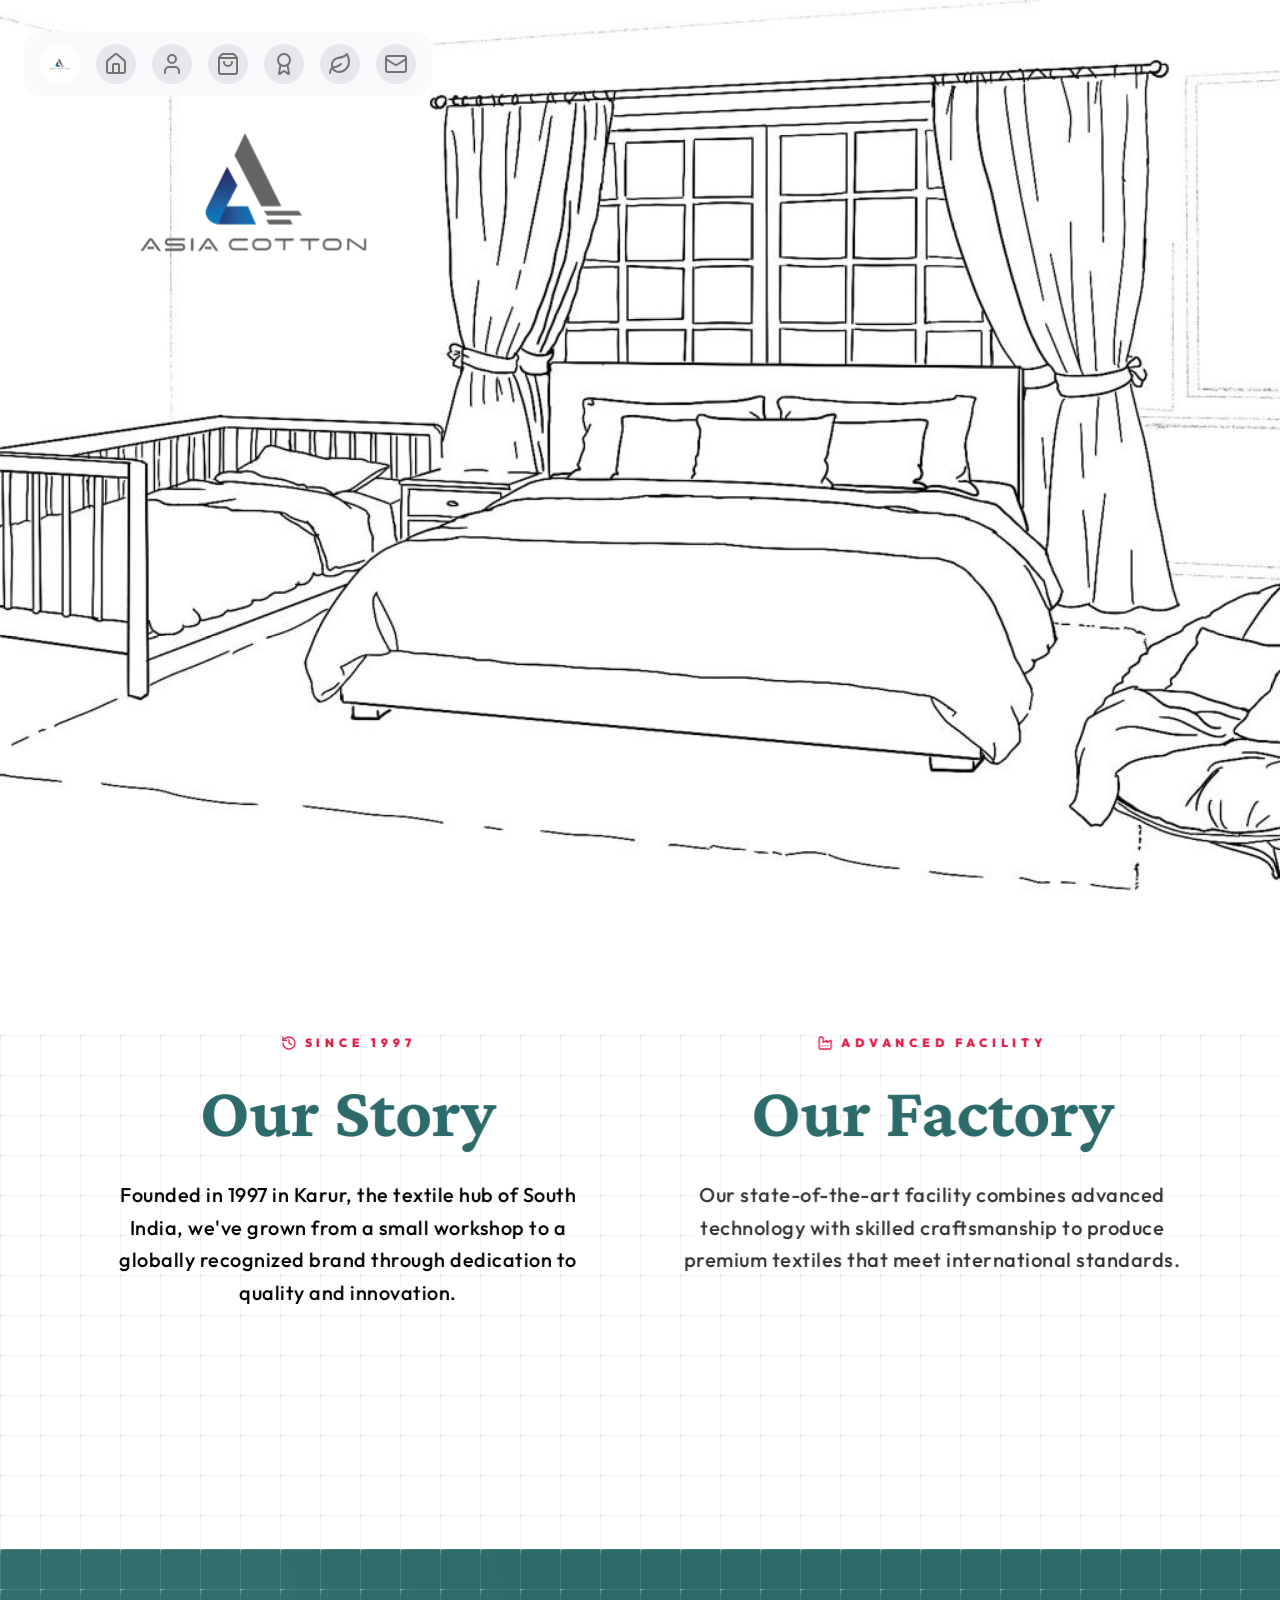
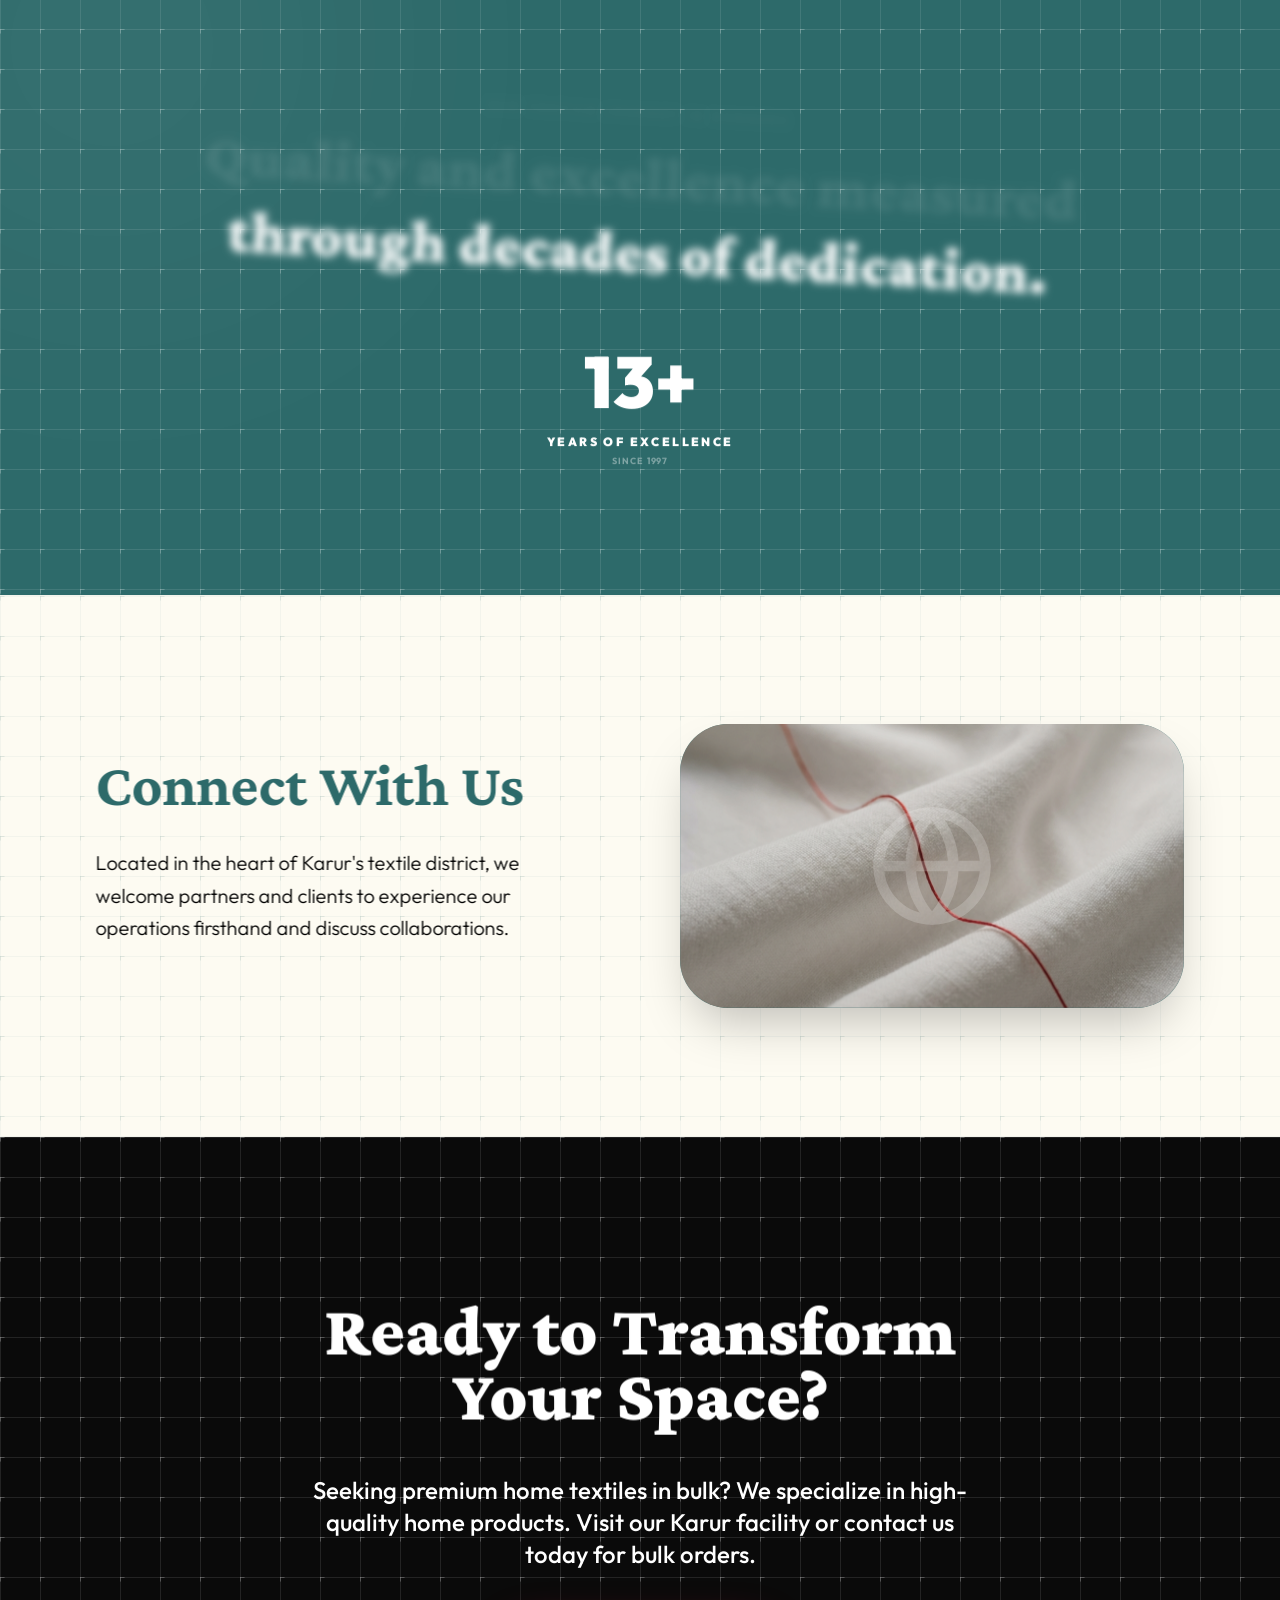
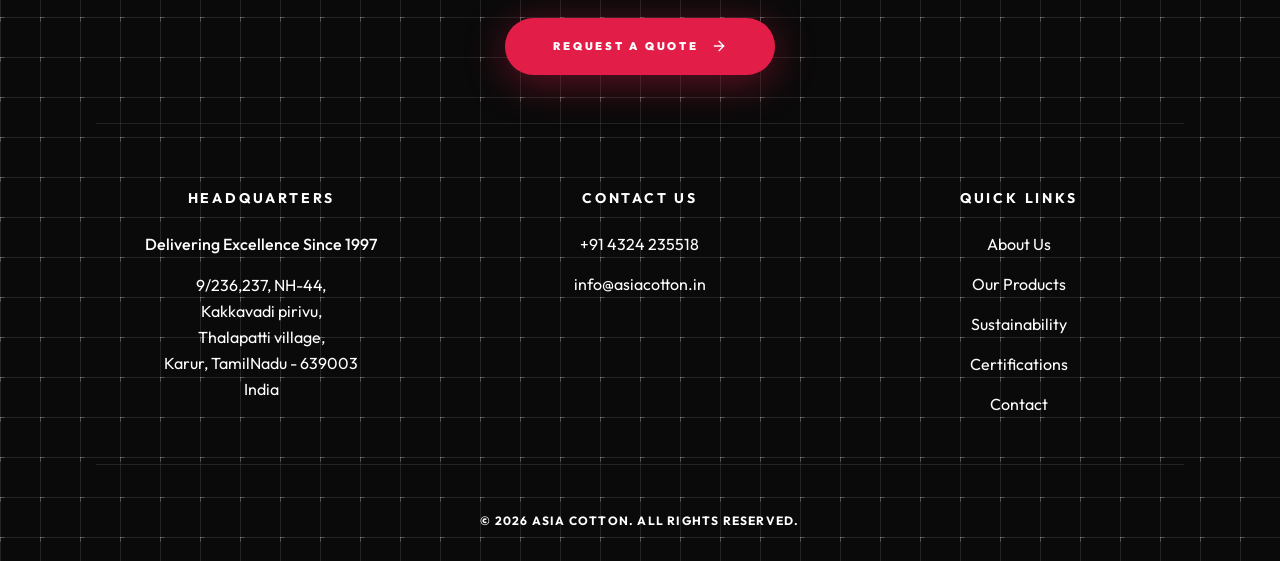
==== commit 92f54d36: "feat: add product assets and update index.html with new styling and scripts" ====
--- a/index.html
+++ b/index.html
@@ -8,8 +8,8 @@
     <link rel="preconnect" href="https://fonts.googleapis.com">
     <link rel="preconnect" href="https://fonts.gstatic.com" crossorigin>
     <link href="https://fonts.googleapis.com/css2?family=Inter:wght@300;400;500;600&family=Playfair+Display:ital,wght@0,400;0,700;1,400&display=swap" rel="stylesheet">
-    <script type="module" crossorigin src="./assets/index-50bl8og3.js"></script>
-    <link rel="stylesheet" crossorigin href="./assets/index-B7bjrMmK.css">
+    <script type="module" crossorigin src="./assets/index-bodhPptp.js"></script>
+    <link rel="stylesheet" crossorigin href="./assets/index-Dnk37tRj.css">
   </head>
   <body class="bg-[#FDFCFB] text-[#1A1A1A]">
     <div id="root"></div>
--- a/assets/index-Dnk37tRj.css
+++ b/assets/index-Dnk37tRj.css
@@ -0,0 +1 @@
+@import"https://fonts.googleapis.com/css2?family=Caveat:wght@400..700&family=Playfair+Display:ital,wght@0,400..900;1,400..900&family=Inter:wght@100..900&display=swap";@layer components;@layer properties{@supports (((-webkit-hyphens:none)) and (not (margin-trim:inline))) or ((-moz-orient:inline) and (not (color:rgb(from red r g b)))){*,:before,:after,::backdrop{--tw-translate-x:0;--tw-translate-y:0;--tw-translate-z:0;--tw-scale-x:1;--tw-scale-y:1;--tw-scale-z:1;--tw-rotate-x:initial;--tw-rotate-y:initial;--tw-rotate-z:initial;--tw-skew-x:initial;--tw-skew-y:initial;--tw-space-y-reverse:0;--tw-space-x-reverse:0;--tw-border-style:solid;--tw-gradient-position:initial;--tw-gradient-from:#0000;--tw-gradient-via:#0000;--tw-gradient-to:#0000;--tw-gradient-stops:initial;--tw-gradient-via-stops:initial;--tw-gradient-from-position:0%;--tw-gradient-via-position:50%;--tw-gradient-to-position:100%;--tw-leading:initial;--tw-font-weight:initial;--tw-tracking:initial;--tw-shadow:0 0 #0000;--tw-shadow-color:initial;--tw-shadow-alpha:100%;--tw-inset-shadow:0 0 #0000;--tw-inset-shadow-color:initial;--tw-inset-shadow-alpha:100%;--tw-ring-color:initial;--tw-ring-shadow:0 0 #0000;--tw-inset-ring-color:initial;--tw-inset-ring-shadow:0 0 #0000;--tw-ring-inset:initial;--tw-ring-offset-width:0px;--tw-ring-offset-color:#fff;--tw-ring-offset-shadow:0 0 #0000;--tw-blur:initial;--tw-brightness:initial;--tw-contrast:initial;--tw-grayscale:initial;--tw-hue-rotate:initial;--tw-invert:initial;--tw-opacity:initial;--tw-saturate:initial;--tw-sepia:initial;--tw-drop-shadow:initial;--tw-drop-shadow-color:initial;--tw-drop-shadow-alpha:100%;--tw-drop-shadow-size:initial;--tw-backdrop-blur:initial;--tw-backdrop-brightness:initial;--tw-backdrop-contrast:initial;--tw-backdrop-grayscale:initial;--tw-backdrop-hue-rotate:initial;--tw-backdrop-invert:initial;--tw-backdrop-opacity:initial;--tw-backdrop-saturate:initial;--tw-backdrop-sepia:initial;--tw-duration:initial;--tw-ease:initial}}}@layer theme{:root,:host{--font-sans:ui-sans-serif,system-ui,sans-serif,"Apple Color Emoji","Segoe UI Emoji","Segoe UI Symbol","Noto Color Emoji";--font-serif:ui-serif,Georgia,Cambria,"Times New Roman",Times,serif;--font-mono:ui-monospace,SFMono-Regular,Menlo,Monaco,Consolas,"Liberation Mono","Courier New",monospace;--color-gray-50:oklch(98.5% .002 247.839);--color-gray-100:oklch(96.7% .003 264.542);--color-gray-200:oklch(92.8% .006 264.531);--color-gray-600:oklch(44.6% .03 256.802);--color-neutral-100:oklch(97% 0 0);--color-neutral-200:oklch(92.2% 0 0);--color-neutral-300:oklch(87% 0 0);--color-neutral-400:oklch(70.8% 0 0);--color-neutral-500:oklch(55.6% 0 0);--color-neutral-600:oklch(43.9% 0 0);--color-neutral-700:oklch(37.1% 0 0);--color-neutral-800:oklch(26.9% 0 0);--color-neutral-900:oklch(20.5% 0 0);--color-black:#000;--color-white:#fff;--spacing:.25rem;--container-xs:20rem;--container-sm:24rem;--container-md:28rem;--container-lg:32rem;--container-xl:36rem;--container-2xl:42rem;--container-4xl:56rem;--container-7xl:80rem;--text-xs:.75rem;--text-xs--line-height:calc(1/.75);--text-sm:.875rem;--text-sm--line-height:calc(1.25/.875);--text-base:1rem;--text-base--line-height: 1.5 ;--text-lg:1.125rem;--text-lg--line-height:calc(1.75/1.125);--text-xl:1.25rem;--text-xl--line-height:calc(1.75/1.25);--text-2xl:1.5rem;--text-2xl--line-height:calc(2/1.5);--text-3xl:1.875rem;--text-3xl--line-height: 1.2 ;--text-4xl:2.25rem;--text-4xl--line-height:calc(2.5/2.25);--text-5xl:3rem;--text-5xl--line-height:1;--text-6xl:3.75rem;--text-6xl--line-height:1;--text-7xl:4.5rem;--text-7xl--line-height:1;--text-8xl:6rem;--text-8xl--line-height:1;--font-weight-light:300;--font-weight-normal:400;--font-weight-medium:500;--font-weight-semibold:600;--font-weight-bold:700;--font-weight-extrabold:800;--font-weight-black:900;--tracking-tighter:-.05em;--tracking-tight:-.025em;--tracking-wide:.025em;--tracking-wider:.05em;--tracking-widest:.1em;--leading-tight:1.25;--leading-snug:1.375;--leading-relaxed:1.625;--radius-sm:.25rem;--radius-md:.375rem;--radius-lg:.5rem;--radius-xl:.75rem;--radius-2xl:1rem;--radius-3xl:1.5rem;--drop-shadow-sm:0 1px 2px #00000026;--drop-shadow-lg:0 4px 4px #00000026;--drop-shadow-2xl:0 25px 25px #00000026;--ease-out:cubic-bezier(0,0,.2,1);--ease-in-out:cubic-bezier(.4,0,.2,1);--animate-ping:ping 1s cubic-bezier(0,0,.2,1)infinite;--animate-pulse:pulse 2s cubic-bezier(.4,0,.6,1)infinite;--blur-sm:8px;--blur-md:12px;--blur-xl:24px;--blur-3xl:64px;--aspect-video:16/9;--default-transition-duration:.15s;--default-transition-timing-function:cubic-bezier(.4,0,.2,1);--default-font-family:var(--font-sans);--default-mono-font-family:var(--font-mono)}}@layer base{*,:after,:before,::backdrop{box-sizing:border-box;border:0 solid;margin:0;padding:0}::file-selector-button{box-sizing:border-box;border:0 solid;margin:0;padding:0}html,:host{-webkit-text-size-adjust:100%;tab-size:4;line-height:1.5;font-family:var(--default-font-family,ui-sans-serif,system-ui,sans-serif,"Apple Color Emoji","Segoe UI Emoji","Segoe UI Symbol","Noto Color Emoji");font-feature-settings:var(--default-font-feature-settings,normal);font-variation-settings:var(--default-font-variation-settings,normal);-webkit-tap-highlight-color:transparent}hr{height:0;color:inherit;border-top-width:1px}abbr:where([title]){-webkit-text-decoration:underline dotted;text-decoration:underline dotted}h1,h2,h3,h4,h5,h6{font-size:inherit;font-weight:inherit}a{color:inherit;-webkit-text-decoration:inherit;text-decoration:inherit}b,strong{font-weight:bolder}code,kbd,samp,pre{font-family:var(--default-mono-font-family,ui-monospace,SFMono-Regular,Menlo,Monaco,Consolas,"Liberation Mono","Courier New",monospace);font-feature-settings:var(--default-mono-font-feature-settings,normal);font-variation-settings:var(--default-mono-font-variation-settings,normal);font-size:1em}small{font-size:80%}sub,sup{vertical-align:baseline;font-size:75%;line-height:0;position:relative}sub{bottom:-.25em}sup{top:-.5em}table{text-indent:0;border-color:inherit;border-collapse:collapse}:-moz-focusring{outline:auto}progress{vertical-align:baseline}summary{display:list-item}ol,ul,menu{list-style:none}img,svg,video,canvas,audio,iframe,embed,object{vertical-align:middle;display:block}img,video{max-width:100%;height:auto}button,input,select,optgroup,textarea{font:inherit;font-feature-settings:inherit;font-variation-settings:inherit;letter-spacing:inherit;color:inherit;opacity:1;background-color:#0000;border-radius:0}::file-selector-button{font:inherit;font-feature-settings:inherit;font-variation-settings:inherit;letter-spacing:inherit;color:inherit;opacity:1;background-color:#0000;border-radius:0}:where(select:is([multiple],[size])) optgroup{font-weight:bolder}:where(select:is([multiple],[size])) optgroup option{padding-inline-start:20px}::file-selector-button{margin-inline-end:4px}::placeholder{opacity:1}@supports (not ((-webkit-appearance:-apple-pay-button))) or (contain-intrinsic-size:1px){::placeholder{color:currentColor}@supports (color:color-mix(in lab,red,red)){::placeholder{color:color-mix(in oklab,currentcolor 50%,transparent)}}}textarea{resize:vertical}::-webkit-search-decoration{-webkit-appearance:none}::-webkit-date-and-time-value{min-height:1lh;text-align:inherit}::-webkit-datetime-edit{display:inline-flex}::-webkit-datetime-edit-fields-wrapper{padding:0}::-webkit-datetime-edit{padding-block:0}::-webkit-datetime-edit-year-field{padding-block:0}::-webkit-datetime-edit-month-field{padding-block:0}::-webkit-datetime-edit-day-field{padding-block:0}::-webkit-datetime-edit-hour-field{padding-block:0}::-webkit-datetime-edit-minute-field{padding-block:0}::-webkit-datetime-edit-second-field{padding-block:0}::-webkit-datetime-edit-millisecond-field{padding-block:0}::-webkit-datetime-edit-meridiem-field{padding-block:0}::-webkit-calendar-picker-indicator{line-height:1}:-moz-ui-invalid{box-shadow:none}button,input:where([type=button],[type=reset],[type=submit]){appearance:button}::file-selector-button{appearance:button}::-webkit-inner-spin-button{height:auto}::-webkit-outer-spin-button{height:auto}[hidden]:where(:not([hidden=until-found])){display:none!important}}@layer utilities{.pointer-events-auto{pointer-events:auto}.pointer-events-none{pointer-events:none}.visible{visibility:visible}.absolute{position:absolute}.fixed{position:fixed}.relative{position:relative}.sticky{position:sticky}.inset-0{inset:calc(var(--spacing)*0)}.inset-x-0{inset-inline:calc(var(--spacing)*0)}.-top-24{top:calc(var(--spacing)*-24)}.top-0{top:calc(var(--spacing)*0)}.top-1\/2{top:50%}.top-1\/4{top:25%}.top-3{top:calc(var(--spacing)*3)}.top-6{top:calc(var(--spacing)*6)}.top-8{top:calc(var(--spacing)*8)}.top-24{top:calc(var(--spacing)*24)}.top-40{top:calc(var(--spacing)*40)}.top-\[-10\%\]{top:-10%}.top-full{top:100%}.-right-20{right:calc(var(--spacing)*-20)}.right-0{right:calc(var(--spacing)*0)}.right-3{right:calc(var(--spacing)*3)}.right-4{right:calc(var(--spacing)*4)}.right-6{right:calc(var(--spacing)*6)}.right-\[-15\%\]{right:-15%}.bottom-4{bottom:calc(var(--spacing)*4)}.bottom-6{bottom:calc(var(--spacing)*6)}.bottom-10{bottom:calc(var(--spacing)*10)}.bottom-24{bottom:calc(var(--spacing)*24)}.bottom-\[-10\%\]{bottom:-10%}.bottom-\[20\%\]{bottom:20%}.bottom-\[98\%\]{bottom:98%}.bottom-\[210px\]{bottom:210px}.-left-20{left:calc(var(--spacing)*-20)}.left-0{left:calc(var(--spacing)*0)}.left-1\/2{left:50%}.left-3{left:calc(var(--spacing)*3)}.left-8{left:calc(var(--spacing)*8)}.left-12{left:calc(var(--spacing)*12)}.left-\[-15\%\]{left:-15%}.left-\[24vw\]{left:24vw}.z-0{z-index:0}.z-10{z-index:10}.z-20{z-index:20}.z-30{z-index:30}.z-40{z-index:40}.z-50{z-index:50}.z-\[2\]{z-index:2}.z-\[3\]{z-index:3}.z-\[5\]{z-index:5}.z-\[6\]{z-index:6}.z-\[60\]{z-index:60}.z-\[80\]{z-index:80}.z-\[90\]{z-index:90}.z-\[95\]{z-index:95}.z-\[100\]{z-index:100}.z-\[2000\]{z-index:2000}.z-\[3000\]{z-index:3000}.z-\[4000\]{z-index:4000}.z-\[9999\]{z-index:9999}.z-\[99999\]{z-index:99999}.container{width:100%}@media(min-width:40rem){.container{max-width:40rem}}@media(min-width:48rem){.container{max-width:48rem}}@media(min-width:64rem){.container{max-width:64rem}}@media(min-width:80rem){.container{max-width:80rem}}@media(min-width:96rem){.container{max-width:96rem}}.m-0{margin:calc(var(--spacing)*0)}.m-auto{margin:auto}.mx-auto{margin-inline:auto}.my-5{margin-block:calc(var(--spacing)*5)}.my-6{margin-block:calc(var(--spacing)*6)}.my-8{margin-block:calc(var(--spacing)*8)}.my-auto{margin-block:auto}.mt-0{margin-top:calc(var(--spacing)*0)}.mt-1{margin-top:calc(var(--spacing)*1)}.mt-2{margin-top:calc(var(--spacing)*2)}.mt-2\.5{margin-top:calc(var(--spacing)*2.5)}.mt-3{margin-top:calc(var(--spacing)*3)}.mt-4{margin-top:calc(var(--spacing)*4)}.mt-6{margin-top:calc(var(--spacing)*6)}.mt-8{margin-top:calc(var(--spacing)*8)}.mr-1{margin-right:calc(var(--spacing)*1)}.mr-4{margin-right:calc(var(--spacing)*4)}.mb-0\.5{margin-bottom:calc(var(--spacing)*.5)}.mb-1{margin-bottom:calc(var(--spacing)*1)}.mb-1\.5{margin-bottom:calc(var(--spacing)*1.5)}.mb-2{margin-bottom:calc(var(--spacing)*2)}.mb-3{margin-bottom:calc(var(--spacing)*3)}.mb-4{margin-bottom:calc(var(--spacing)*4)}.mb-6{margin-bottom:calc(var(--spacing)*6)}.mb-8{margin-bottom:calc(var(--spacing)*8)}.mb-10{margin-bottom:calc(var(--spacing)*10)}.mb-12{margin-bottom:calc(var(--spacing)*12)}.mb-16{margin-bottom:calc(var(--spacing)*16)}.ml-1{margin-left:calc(var(--spacing)*1)}.ml-auto{margin-left:auto}.box-border{box-sizing:border-box}.block{display:block}.flex{display:flex}.grid{display:grid}.hidden{display:none}.inline{display:inline}.inline-block{display:inline-block}.inline-flex{display:inline-flex}.aspect-\[4\/5\]{aspect-ratio:4/5}.aspect-square{aspect-ratio:1}.aspect-video{aspect-ratio:var(--aspect-video)}.\!h-auto{height:auto!important}.h-0\.5{height:calc(var(--spacing)*.5)}.h-1{height:calc(var(--spacing)*1)}.h-1\.5{height:calc(var(--spacing)*1.5)}.h-2{height:calc(var(--spacing)*2)}.h-4{height:calc(var(--spacing)*4)}.h-5{height:calc(var(--spacing)*5)}.h-6{height:calc(var(--spacing)*6)}.h-8{height:calc(var(--spacing)*8)}.h-10{height:calc(var(--spacing)*10)}.h-11{height:calc(var(--spacing)*11)}.h-14{height:calc(var(--spacing)*14)}.h-16{height:calc(var(--spacing)*16)}.h-20{height:calc(var(--spacing)*20)}.h-24{height:calc(var(--spacing)*24)}.h-32{height:calc(var(--spacing)*32)}.h-36{height:calc(var(--spacing)*36)}.h-52{height:calc(var(--spacing)*52)}.h-56{height:calc(var(--spacing)*56)}.h-80{height:calc(var(--spacing)*80)}.h-96{height:calc(var(--spacing)*96)}.h-\[1\.5em\]{height:1.5em}.h-\[1px\]{height:1px}.h-\[2px\]{height:2px}.h-\[3px\]{height:3px}.h-\[4\.5em\]{height:4.5em}.h-\[4px\]{height:4px}.h-\[14px\]{height:14px}.h-\[60vw\]{height:60vw}.h-\[65vh\]{height:65vh}.h-\[80px\]{height:80px}.h-\[80vw\]{height:80vw}.h-\[90px\]{height:90px}.h-\[92dvh\]{height:92dvh}.h-\[92vh\]{height:92vh}.h-\[100dvh\]{height:100dvh}.h-\[115vh\]{height:115vh}.h-\[180px\]{height:180px}.h-\[200px\]{height:200px}.h-auto{height:auto}.h-full{height:100%}.h-px{height:1px}.h-screen{height:100vh}.max-h-\[140px\]{max-height:140px}.max-h-full{max-height:100%}.min-h-0{min-height:calc(var(--spacing)*0)}.min-h-\[160px\]{min-height:160px}.min-h-\[240px\]{min-height:240px}.min-h-\[300px\]{min-height:300px}.min-h-\[auto\]{min-height:auto}.min-h-full{min-height:100%}.min-h-screen{min-height:100vh}.w-1\.5{width:calc(var(--spacing)*1.5)}.w-1\/2{width:50%}.w-2{width:calc(var(--spacing)*2)}.w-2\/5{width:40%}.w-3\/5{width:60%}.w-4{width:calc(var(--spacing)*4)}.w-5{width:calc(var(--spacing)*5)}.w-6{width:calc(var(--spacing)*6)}.w-8{width:calc(var(--spacing)*8)}.w-10{width:calc(var(--spacing)*10)}.w-11{width:calc(var(--spacing)*11)}.w-12{width:calc(var(--spacing)*12)}.w-14{width:calc(var(--spacing)*14)}.w-16{width:calc(var(--spacing)*16)}.w-20{width:calc(var(--spacing)*20)}.w-24{width:calc(var(--spacing)*24)}.w-32{width:calc(var(--spacing)*32)}.w-36{width:calc(var(--spacing)*36)}.w-40{width:calc(var(--spacing)*40)}.w-60{width:calc(var(--spacing)*60)}.w-80{width:calc(var(--spacing)*80)}.w-96{width:calc(var(--spacing)*96)}.w-\[1\.5em\]{width:1.5em}.w-\[1\.5px\]{width:1.5px}.w-\[1px\]{width:1px}.w-\[2px\]{width:2px}.w-\[4\.5em\]{width:4.5em}.w-\[4px\]{width:4px}.w-\[40\%\]{width:40%}.w-\[42vw\]{width:42vw}.w-\[45\%\]{width:45%}.w-\[45px\]{width:45px}.w-\[50\%\]{width:50%}.w-\[55\%\]{width:55%}.w-\[60\%\]{width:60%}.w-\[80vw\]{width:80vw}.w-\[98vw\]{width:98vw}.w-\[100px\]{width:100px}.w-\[130px\]{width:130px}.w-\[180px\]{width:180px}.w-auto{width:auto}.w-fit{width:fit-content}.w-full{width:100%}.w-screen{width:100vw}.max-w-2xl{max-width:var(--container-2xl)}.max-w-4xl{max-width:var(--container-4xl)}.max-w-7xl{max-width:var(--container-7xl)}.max-w-\[120px\]{max-width:120px}.max-w-\[200px\]{max-width:200px}.max-w-\[280px\]{max-width:280px}.max-w-\[1600px\]{max-width:1600px}.max-w-\[1800px\]{max-width:1800px}.max-w-full{max-width:100%}.max-w-lg{max-width:var(--container-lg)}.max-w-md{max-width:var(--container-md)}.max-w-sm{max-width:var(--container-sm)}.max-w-xl{max-width:var(--container-xl)}.max-w-xs{max-width:var(--container-xs)}.min-w-\[280px\]{min-width:280px}.flex-1{flex:1}.flex-shrink-0,.shrink-0{flex-shrink:0}.flex-grow{flex-grow:1}.origin-\[80\%_50\%\]{transform-origin:80%}.origin-\[100\%_100\%\]{transform-origin:100% 100%}.origin-bottom{transform-origin:bottom}.origin-center{transform-origin:50%}.origin-top{transform-origin:top}.-translate-x-1\/2{--tw-translate-x: -50% ;translate:var(--tw-translate-x)var(--tw-translate-y)}.translate-x-\[-10px\]{--tw-translate-x:-10px;translate:var(--tw-translate-x)var(--tw-translate-y)}.-translate-y-1\/2{--tw-translate-y: -50% ;translate:var(--tw-translate-x)var(--tw-translate-y)}.translate-y-0{--tw-translate-y:calc(var(--spacing)*0);translate:var(--tw-translate-x)var(--tw-translate-y)}.translate-y-4{--tw-translate-y:calc(var(--spacing)*4);translate:var(--tw-translate-x)var(--tw-translate-y)}.scale-90{--tw-scale-x:90%;--tw-scale-y:90%;--tw-scale-z:90%;scale:var(--tw-scale-x)var(--tw-scale-y)}.rotate-\[15deg\]{rotate:15deg}.rotate-y-12{--tw-rotate-y:rotateY(12deg);transform:var(--tw-rotate-x,)var(--tw-rotate-y,)var(--tw-rotate-z,)var(--tw-skew-x,)var(--tw-skew-y,)}.transform{transform:var(--tw-rotate-x,)var(--tw-rotate-y,)var(--tw-rotate-z,)var(--tw-skew-x,)var(--tw-skew-y,)}.transform-gpu{transform:translateZ(0)var(--tw-rotate-x,)var(--tw-rotate-y,)var(--tw-rotate-z,)var(--tw-skew-x,)var(--tw-skew-y,)}.animate-ping{animation:var(--animate-ping)}.animate-pulse{animation:var(--animate-pulse)}.cursor-default{cursor:default}.cursor-none{cursor:none}.cursor-pointer{cursor:pointer}.cursor-zoom-in{cursor:zoom-in}.touch-none{touch-action:none}.resize{resize:both}.list-none{list-style-type:none}.grid-cols-1{grid-template-columns:repeat(1,minmax(0,1fr))}.grid-cols-2{grid-template-columns:repeat(2,minmax(0,1fr))}.flex-col{flex-direction:column}.flex-row{flex-direction:row}.flex-row-reverse{flex-direction:row-reverse}.flex-wrap{flex-wrap:wrap}.items-center{align-items:center}.items-end{align-items:flex-end}.items-start{align-items:flex-start}.justify-between{justify-content:space-between}.justify-center{justify-content:center}.justify-end{justify-content:flex-end}.justify-start{justify-content:flex-start}.gap-0\.5{gap:calc(var(--spacing)*.5)}.gap-1\.5{gap:calc(var(--spacing)*1.5)}.gap-2{gap:calc(var(--spacing)*2)}.gap-3{gap:calc(var(--spacing)*3)}.gap-4{gap:calc(var(--spacing)*4)}.gap-5{gap:calc(var(--spacing)*5)}.gap-6{gap:calc(var(--spacing)*6)}.gap-8{gap:calc(var(--spacing)*8)}.gap-10{gap:calc(var(--spacing)*10)}.gap-12{gap:calc(var(--spacing)*12)}.gap-\[3em\]{gap:3em}:where(.space-y-0>:not(:last-child)){--tw-space-y-reverse:0;margin-block-start:calc(calc(var(--spacing)*0)*var(--tw-space-y-reverse));margin-block-end:calc(calc(var(--spacing)*0)*calc(1 - var(--tw-space-y-reverse)))}:where(.space-y-0\.5>:not(:last-child)){--tw-space-y-reverse:0;margin-block-start:calc(calc(var(--spacing)*.5)*var(--tw-space-y-reverse));margin-block-end:calc(calc(var(--spacing)*.5)*calc(1 - var(--tw-space-y-reverse)))}:where(.space-y-1>:not(:last-child)){--tw-space-y-reverse:0;margin-block-start:calc(calc(var(--spacing)*1)*var(--tw-space-y-reverse));margin-block-end:calc(calc(var(--spacing)*1)*calc(1 - var(--tw-space-y-reverse)))}:where(.space-y-2>:not(:last-child)){--tw-space-y-reverse:0;margin-block-start:calc(calc(var(--spacing)*2)*var(--tw-space-y-reverse));margin-block-end:calc(calc(var(--spacing)*2)*calc(1 - var(--tw-space-y-reverse)))}:where(.space-y-3>:not(:last-child)){--tw-space-y-reverse:0;margin-block-start:calc(calc(var(--spacing)*3)*var(--tw-space-y-reverse));margin-block-end:calc(calc(var(--spacing)*3)*calc(1 - var(--tw-space-y-reverse)))}:where(.space-y-4>:not(:last-child)){--tw-space-y-reverse:0;margin-block-start:calc(calc(var(--spacing)*4)*var(--tw-space-y-reverse));margin-block-end:calc(calc(var(--spacing)*4)*calc(1 - var(--tw-space-y-reverse)))}:where(.space-y-5>:not(:last-child)){--tw-space-y-reverse:0;margin-block-start:calc(calc(var(--spacing)*5)*var(--tw-space-y-reverse));margin-block-end:calc(calc(var(--spacing)*5)*calc(1 - var(--tw-space-y-reverse)))}:where(.space-y-6>:not(:last-child)){--tw-space-y-reverse:0;margin-block-start:calc(calc(var(--spacing)*6)*var(--tw-space-y-reverse));margin-block-end:calc(calc(var(--spacing)*6)*calc(1 - var(--tw-space-y-reverse)))}:where(.space-y-12>:not(:last-child)){--tw-space-y-reverse:0;margin-block-start:calc(calc(var(--spacing)*12)*var(--tw-space-y-reverse));margin-block-end:calc(calc(var(--spacing)*12)*calc(1 - var(--tw-space-y-reverse)))}:where(.space-x-1>:not(:last-child)){--tw-space-x-reverse:0;margin-inline-start:calc(calc(var(--spacing)*1)*var(--tw-space-x-reverse));margin-inline-end:calc(calc(var(--spacing)*1)*calc(1 - var(--tw-space-x-reverse)))}.gap-y-2{row-gap:calc(var(--spacing)*2)}.gap-y-4{row-gap:calc(var(--spacing)*4)}.self-start{align-self:flex-start}.overflow-hidden{overflow:hidden}.overflow-visible{overflow:visible}.overflow-x-hidden{overflow-x:hidden}.overflow-x-visible{overflow-x:visible}.overflow-y-auto{overflow-y:auto}.overscroll-none{overscroll-behavior:none}.\!rounded-\[20px\]{border-radius:20px!important}.\!rounded-\[24px\]{border-radius:24px!important}.rounded{border-radius:.25rem}.rounded-2xl{border-radius:var(--radius-2xl)}.rounded-3xl{border-radius:var(--radius-3xl)}.rounded-\[1\.5rem\]{border-radius:1.5rem}.rounded-\[1\.25em\]{border-radius:1.25em}.rounded-\[2rem\]{border-radius:2rem}.rounded-\[3rem\]{border-radius:3rem}.rounded-\[20px\]{border-radius:20px}.rounded-\[40px\]{border-radius:40px}.rounded-full{border-radius:3.40282e38px}.rounded-lg{border-radius:var(--radius-lg)}.rounded-md{border-radius:var(--radius-md)}.rounded-sm{border-radius:var(--radius-sm)}.rounded-xl{border-radius:var(--radius-xl)}.rounded-tl-\[8px\]{border-top-left-radius:8px}.rounded-tr-\[8px\]{border-top-right-radius:8px}.rounded-tr-\[12px\]{border-top-right-radius:12px}.rounded-br-\[12px\]{border-bottom-right-radius:12px}.rounded-bl-\[12px\]{border-bottom-left-radius:12px}.border{border-style:var(--tw-border-style);border-width:1px}.border-2{border-style:var(--tw-border-style);border-width:2px}.border-y{border-block-style:var(--tw-border-style);border-block-width:1px}.border-t{border-top-style:var(--tw-border-style);border-top-width:1px}.border-r{border-right-style:var(--tw-border-style);border-right-width:1px}.border-r-2{border-right-style:var(--tw-border-style);border-right-width:2px}.border-b{border-bottom-style:var(--tw-border-style);border-bottom-width:1px}.border-l{border-left-style:var(--tw-border-style);border-left-width:1px}.border-l-0{border-left-style:var(--tw-border-style);border-left-width:0}.border-l-2{border-left-style:var(--tw-border-style);border-left-width:2px}.border-l-4{border-left-style:var(--tw-border-style);border-left-width:4px}.border-none{--tw-border-style:none;border-style:none}.border-\[\#2D6A6A\]\/5{border-color:#2d6a6a0d}.border-\[\#2D6A6A\]\/10{border-color:#2d6a6a1a}.border-\[\#3B6790\]\/30{border-color:#3b67904d}.border-\[\#E11D48\]{border-color:#e11d48}.border-black\/5{border-color:#0000000d}@supports (color:color-mix(in lab,red,red)){.border-black\/5{border-color:color-mix(in oklab,var(--color-black)5%,transparent)}}.border-black\/10{border-color:#0000001a}@supports (color:color-mix(in lab,red,red)){.border-black\/10{border-color:color-mix(in oklab,var(--color-black)10%,transparent)}}.border-black\/\[0\.03\]{border-color:#00000008}@supports (color:color-mix(in lab,red,red)){.border-black\/\[0\.03\]{border-color:color-mix(in oklab,var(--color-black)3%,transparent)}}.border-gray-200{border-color:var(--color-gray-200)}.border-neutral-100{border-color:var(--color-neutral-100)}.border-neutral-200{border-color:var(--color-neutral-200)}.border-transparent{border-color:#0000}.border-white\/5{border-color:#ffffff0d}@supports (color:color-mix(in lab,red,red)){.border-white\/5{border-color:color-mix(in oklab,var(--color-white)5%,transparent)}}.border-white\/10{border-color:#ffffff1a}@supports (color:color-mix(in lab,red,red)){.border-white\/10{border-color:color-mix(in oklab,var(--color-white)10%,transparent)}}.border-white\/20{border-color:#fff3}@supports (color:color-mix(in lab,red,red)){.border-white\/20{border-color:color-mix(in oklab,var(--color-white)20%,transparent)}}.bg-\[\#0A0103\]\/98{background-color:#0a0103fa}.bg-\[\#0a0a0a\]{background-color:#0a0a0a}.bg-\[\#2D6A6A\]{background-color:#2d6a6a}.bg-\[\#3B6790\]\/20{background-color:#3b679033}.bg-\[\#6a6664\]{background-color:#6a6664}.bg-\[\#6a6664\]\/20{background-color:#6a666433}.bg-\[\#6a6664\]\/50{background-color:#6a666480}.bg-\[\#6a6664\]\/60{background-color:#6a666499}.bg-\[\#6a6664\]\/95{background-color:#6a6664f2}.bg-\[\#881337\]\/25{background-color:#88133740}.bg-\[\#A3A3A3\]{background-color:#a3a3a3}.bg-\[\#E11D48\]{background-color:#e11d48}.bg-\[\#E11D48\]\/15{background-color:#e11d4826}.bg-\[\#F9FAFB\]{background-color:#f9fafb}.bg-\[\#FDFBF2\]{background-color:#fdfbf2}.bg-\[\#FDFCF0\]{background-color:#fdfcf0}.bg-\[\#FDFCF0\]\/50{background-color:#fdfcf080}.bg-\[\#FDFCFB\]{background-color:#fdfcfb}.bg-\[\#FEDC56\]{background-color:#fedc56}.bg-\[hsla\(0\,0\%\,100\%\,0\.15\)\]{background-color:#ffffff26}.bg-black{background-color:var(--color-black)}.bg-black\/10{background-color:#0000001a}@supports (color:color-mix(in lab,red,red)){.bg-black\/10{background-color:color-mix(in oklab,var(--color-black)10%,transparent)}}.bg-black\/20{background-color:#0003}@supports (color:color-mix(in lab,red,red)){.bg-black\/20{background-color:color-mix(in oklab,var(--color-black)20%,transparent)}}.bg-current{background-color:currentColor}.bg-gray-50{background-color:var(--color-gray-50)}.bg-gray-100{background-color:var(--color-gray-100)}.bg-gray-200{background-color:var(--color-gray-200)}.bg-transparent{background-color:#0000}.bg-white{background-color:var(--color-white)}.bg-white\/5{background-color:#ffffff0d}@supports (color:color-mix(in lab,red,red)){.bg-white\/5{background-color:color-mix(in oklab,var(--color-white)5%,transparent)}}.bg-white\/10{background-color:#ffffff1a}@supports (color:color-mix(in lab,red,red)){.bg-white\/10{background-color:color-mix(in oklab,var(--color-white)10%,transparent)}}.bg-white\/40{background-color:#fff6}@supports (color:color-mix(in lab,red,red)){.bg-white\/40{background-color:color-mix(in oklab,var(--color-white)40%,transparent)}}.bg-white\/70{background-color:#ffffffb3}@supports (color:color-mix(in lab,red,red)){.bg-white\/70{background-color:color-mix(in oklab,var(--color-white)70%,transparent)}}.bg-white\/95{background-color:#fffffff2}@supports (color:color-mix(in lab,red,red)){.bg-white\/95{background-color:color-mix(in oklab,var(--color-white)95%,transparent)}}.bg-white\/\[0\.02\]{background-color:#ffffff05}@supports (color:color-mix(in lab,red,red)){.bg-white\/\[0\.02\]{background-color:color-mix(in oklab,var(--color-white)2%,transparent)}}.bg-gradient-to-b{--tw-gradient-position:to bottom in oklab;background-image:linear-gradient(var(--tw-gradient-stops))}.bg-gradient-to-r{--tw-gradient-position:to right in oklab;background-image:linear-gradient(var(--tw-gradient-stops))}.bg-gradient-to-t{--tw-gradient-position:to top in oklab;background-image:linear-gradient(var(--tw-gradient-stops))}.bg-\[linear-gradient\(to_bottom\,var\(--tw-gradient-stops\)\)\]{background-image:linear-gradient(to bottom,var(--tw-gradient-stops))}.from-\[\#3B6790\]{--tw-gradient-from:#3b6790;--tw-gradient-stops:var(--tw-gradient-via-stops,var(--tw-gradient-position),var(--tw-gradient-from)var(--tw-gradient-from-position),var(--tw-gradient-to)var(--tw-gradient-to-position))}.from-\[\#E11D48\]{--tw-gradient-from:#e11d48;--tw-gradient-stops:var(--tw-gradient-via-stops,var(--tw-gradient-position),var(--tw-gradient-from)var(--tw-gradient-from-position),var(--tw-gradient-to)var(--tw-gradient-to-position))}.from-\[\#E11D48\]\/10{--tw-gradient-from:oklab(58.5838% .211667 .0670822/.1);--tw-gradient-stops:var(--tw-gradient-via-stops,var(--tw-gradient-position),var(--tw-gradient-from)var(--tw-gradient-from-position),var(--tw-gradient-to)var(--tw-gradient-to-position))}.from-transparent{--tw-gradient-from:transparent;--tw-gradient-stops:var(--tw-gradient-via-stops,var(--tw-gradient-position),var(--tw-gradient-from)var(--tw-gradient-from-position),var(--tw-gradient-to)var(--tw-gradient-to-position))}.from-white{--tw-gradient-from:var(--color-white);--tw-gradient-stops:var(--tw-gradient-via-stops,var(--tw-gradient-position),var(--tw-gradient-from)var(--tw-gradient-from-position),var(--tw-gradient-to)var(--tw-gradient-to-position))}.from-white\/5{--tw-gradient-from:#ffffff0d}@supports (color:color-mix(in lab,red,red)){.from-white\/5{--tw-gradient-from:color-mix(in oklab,var(--color-white)5%,transparent)}}.from-white\/5{--tw-gradient-stops:var(--tw-gradient-via-stops,var(--tw-gradient-position),var(--tw-gradient-from)var(--tw-gradient-from-position),var(--tw-gradient-to)var(--tw-gradient-to-position))}.from-\[0\%\]{--tw-gradient-from-position:0%}.via-\[\#3B6790\]\/50{--tw-gradient-via:oklab(50.0492% -.0305214 -.0762001/.5);--tw-gradient-via-stops:var(--tw-gradient-position),var(--tw-gradient-from)var(--tw-gradient-from-position),var(--tw-gradient-via)var(--tw-gradient-via-position),var(--tw-gradient-to)var(--tw-gradient-to-position);--tw-gradient-stops:var(--tw-gradient-via-stops)}.via-neutral-100{--tw-gradient-via:var(--color-neutral-100);--tw-gradient-via-stops:var(--tw-gradient-position),var(--tw-gradient-from)var(--tw-gradient-from-position),var(--tw-gradient-via)var(--tw-gradient-via-position),var(--tw-gradient-to)var(--tw-gradient-to-position);--tw-gradient-stops:var(--tw-gradient-via-stops)}.via-\[10\%\]{--tw-gradient-via-position:10%}.to-\[\#9F1239\]{--tw-gradient-to:#9f1239;--tw-gradient-stops:var(--tw-gradient-via-stops,var(--tw-gradient-position),var(--tw-gradient-from)var(--tw-gradient-from-position),var(--tw-gradient-to)var(--tw-gradient-to-position))}.to-\[\#881337\]\/5{--tw-gradient-to:oklab(41.0326% .147763 .0267779/.05);--tw-gradient-stops:var(--tw-gradient-via-stops,var(--tw-gradient-position),var(--tw-gradient-from)var(--tw-gradient-from-position),var(--tw-gradient-to)var(--tw-gradient-to-position))}.to-transparent{--tw-gradient-to:transparent;--tw-gradient-stops:var(--tw-gradient-via-stops,var(--tw-gradient-position),var(--tw-gradient-from)var(--tw-gradient-from-position),var(--tw-gradient-to)var(--tw-gradient-to-position))}.to-white\/60{--tw-gradient-to:#fff9}@supports (color:color-mix(in lab,red,red)){.to-white\/60{--tw-gradient-to:color-mix(in oklab,var(--color-white)60%,transparent)}}.to-white\/60{--tw-gradient-stops:var(--tw-gradient-via-stops,var(--tw-gradient-position),var(--tw-gradient-from)var(--tw-gradient-from-position),var(--tw-gradient-to)var(--tw-gradient-to-position))}.to-white\/70{--tw-gradient-to:#ffffffb3}@supports (color:color-mix(in lab,red,red)){.to-white\/70{--tw-gradient-to:color-mix(in oklab,var(--color-white)70%,transparent)}}.to-white\/70{--tw-gradient-stops:var(--tw-gradient-via-stops,var(--tw-gradient-position),var(--tw-gradient-from)var(--tw-gradient-from-position),var(--tw-gradient-to)var(--tw-gradient-to-position))}.to-\[99\%\]{--tw-gradient-to-position:99%}.\[mask-image\:linear-gradient\(to_bottom\,transparent_0\%\,black_10\%\,black_90\%\,transparent_100\%\)\]{-webkit-mask-image:linear-gradient(#0000 0%,#000 10% 90%,#0000 100%);mask-image:linear-gradient(#0000,#000 10% 90%,#0000)}.bg-clip-text{-webkit-background-clip:text;background-clip:text}.stroke-\[\#E11D48\]{stroke:#e11d48}.stroke-current{stroke:currentColor}.object-contain{object-fit:contain}.object-cover{object-fit:cover}.object-center{object-position:center}.\!p-3{padding:calc(var(--spacing)*3)!important}.\!p-4{padding:calc(var(--spacing)*4)!important}.\!p-6{padding:calc(var(--spacing)*6)!important}.p-1{padding:calc(var(--spacing)*1)}.p-1\.5{padding:calc(var(--spacing)*1.5)}.p-2{padding:calc(var(--spacing)*2)}.p-2\.5{padding:calc(var(--spacing)*2.5)}.p-3{padding:calc(var(--spacing)*3)}.p-4{padding:calc(var(--spacing)*4)}.p-6{padding:calc(var(--spacing)*6)}.p-8{padding:calc(var(--spacing)*8)}.p-12{padding:calc(var(--spacing)*12)}.px-2{padding-inline:calc(var(--spacing)*2)}.px-3{padding-inline:calc(var(--spacing)*3)}.px-4{padding-inline:calc(var(--spacing)*4)}.px-5{padding-inline:calc(var(--spacing)*5)}.px-6{padding-inline:calc(var(--spacing)*6)}.px-8{padding-inline:calc(var(--spacing)*8)}.px-10{padding-inline:calc(var(--spacing)*10)}.px-12{padding-inline:calc(var(--spacing)*12)}.py-0\.5{padding-block:calc(var(--spacing)*.5)}.py-1\.5{padding-block:calc(var(--spacing)*1.5)}.py-2{padding-block:calc(var(--spacing)*2)}.py-2\.5{padding-block:calc(var(--spacing)*2.5)}.py-3{padding-block:calc(var(--spacing)*3)}.py-3\.5{padding-block:calc(var(--spacing)*3.5)}.py-4{padding-block:calc(var(--spacing)*4)}.py-5{padding-block:calc(var(--spacing)*5)}.py-6{padding-block:calc(var(--spacing)*6)}.py-8{padding-block:calc(var(--spacing)*8)}.py-10{padding-block:calc(var(--spacing)*10)}.py-12{padding-block:calc(var(--spacing)*12)}.py-16{padding-block:calc(var(--spacing)*16)}.py-20{padding-block:calc(var(--spacing)*20)}.py-\[3em\]{padding-block:3em}.pt-0{padding-top:calc(var(--spacing)*0)}.pt-2{padding-top:calc(var(--spacing)*2)}.pt-3{padding-top:calc(var(--spacing)*3)}.pt-4{padding-top:calc(var(--spacing)*4)}.pt-6{padding-top:calc(var(--spacing)*6)}.pt-8{padding-top:calc(var(--spacing)*8)}.pt-10{padding-top:calc(var(--spacing)*10)}.pt-16{padding-top:calc(var(--spacing)*16)}.pt-20{padding-top:calc(var(--spacing)*20)}.pt-24{padding-top:calc(var(--spacing)*24)}.pt-\[2vh\]{padding-top:2vh}.pt-\[4vh\]{padding-top:4vh}.pt-\[8vh\]{padding-top:8vh}.pt-\[12vh\]{padding-top:12vh}.pr-0{padding-right:calc(var(--spacing)*0)}.pr-4{padding-right:calc(var(--spacing)*4)}.pr-8{padding-right:calc(var(--spacing)*8)}.pb-2{padding-bottom:calc(var(--spacing)*2)}.pb-3{padding-bottom:calc(var(--spacing)*3)}.pb-6{padding-bottom:calc(var(--spacing)*6)}.pb-8{padding-bottom:calc(var(--spacing)*8)}.pb-12{padding-bottom:calc(var(--spacing)*12)}.pb-16{padding-bottom:calc(var(--spacing)*16)}.pb-20{padding-bottom:calc(var(--spacing)*20)}.pl-0{padding-left:calc(var(--spacing)*0)}.pl-4{padding-left:calc(var(--spacing)*4)}.pl-6{padding-left:calc(var(--spacing)*6)}.pl-8{padding-left:calc(var(--spacing)*8)}.pl-20{padding-left:calc(var(--spacing)*20)}.text-center{text-align:center}.text-left{text-align:left}.text-right{text-align:right}.font-\[\'Caveat\'\]{font-family:Caveat}.font-\[\'Inter\'\]{font-family:Inter}.font-\[\'Outfit\'\]{font-family:Outfit}.font-sans{font-family:var(--font-sans)}.font-serif{font-family:var(--font-serif)}.text-2xl{font-size:var(--text-2xl);line-height:var(--tw-leading,var(--text-2xl--line-height))}.text-3xl{font-size:var(--text-3xl);line-height:var(--tw-leading,var(--text-3xl--line-height))}.text-4xl{font-size:var(--text-4xl);line-height:var(--tw-leading,var(--text-4xl--line-height))}.text-5xl{font-size:var(--text-5xl);line-height:var(--tw-leading,var(--text-5xl--line-height))}.text-6xl{font-size:var(--text-6xl);line-height:var(--tw-leading,var(--text-6xl--line-height))}.text-base{font-size:var(--text-base);line-height:var(--tw-leading,var(--text-base--line-height))}.text-lg{font-size:var(--text-lg);line-height:var(--tw-leading,var(--text-lg--line-height))}.text-sm{font-size:var(--text-sm);line-height:var(--tw-leading,var(--text-sm--line-height))}.text-xl{font-size:var(--text-xl);line-height:var(--tw-leading,var(--text-xl--line-height))}.text-xs{font-size:var(--text-xs);line-height:var(--tw-leading,var(--text-xs--line-height))}.text-\[6px\]{font-size:6px}.text-\[7px\]{font-size:7px}.text-\[8px\]{font-size:8px}.text-\[9px\]{font-size:9px}.text-\[10px\]{font-size:10px}.text-\[11px\]{font-size:11px}.text-\[13px\]{font-size:13px}.text-\[14px\]{font-size:14px}.text-\[clamp\(1\.2rem\,2\.5vw\,2rem\)\]{font-size:clamp(1.2rem,2.5vw,2rem)}.text-\[clamp\(1\.5rem\,3vw\,2\.5rem\)\]{font-size:clamp(1.5rem,3vw,2.5rem)}.text-\[clamp\(1\.6rem\,4vw\,3rem\)\]{font-size:clamp(1.6rem,4vw,3rem)}.text-\[clamp\(1\.8rem\,4\.5vw\,4rem\)\]{font-size:clamp(1.8rem,4.5vw,4rem)}.text-\[clamp\(2rem\,4vw\,4\.5rem\)\]{font-size:clamp(2rem,4vw,4.5rem)}.text-\[clamp\(2rem\,6vw\,5\.5rem\)\]{font-size:clamp(2rem,6vw,5.5rem)}.leading-\[0\.9\]{--tw-leading:.9;line-height:.9}.leading-\[0\.85\]{--tw-leading:.85;line-height:.85}.leading-\[1\.05\]{--tw-leading:1.05;line-height:1.05}.leading-\[1\.5\]{--tw-leading:1.5;line-height:1.5}.leading-\[2\]{--tw-leading:2;line-height:2}.leading-none{--tw-leading:1;line-height:1}.leading-relaxed{--tw-leading:var(--leading-relaxed);line-height:var(--leading-relaxed)}.leading-snug{--tw-leading:var(--leading-snug);line-height:var(--leading-snug)}.leading-tight{--tw-leading:var(--leading-tight);line-height:var(--leading-tight)}.font-black{--tw-font-weight:var(--font-weight-black);font-weight:var(--font-weight-black)}.font-bold{--tw-font-weight:var(--font-weight-bold);font-weight:var(--font-weight-bold)}.font-extrabold{--tw-font-weight:var(--font-weight-extrabold);font-weight:var(--font-weight-extrabold)}.font-light{--tw-font-weight:var(--font-weight-light);font-weight:var(--font-weight-light)}.font-medium{--tw-font-weight:var(--font-weight-medium);font-weight:var(--font-weight-medium)}.font-normal{--tw-font-weight:var(--font-weight-normal);font-weight:var(--font-weight-normal)}.font-semibold{--tw-font-weight:var(--font-weight-semibold);font-weight:var(--font-weight-semibold)}.tracking-\[0\.1em\]{--tw-tracking:.1em;letter-spacing:.1em}.tracking-\[0\.2em\]{--tw-tracking:.2em;letter-spacing:.2em}.tracking-\[0\.3em\]{--tw-tracking:.3em;letter-spacing:.3em}.tracking-\[0\.4em\]{--tw-tracking:.4em;letter-spacing:.4em}.tracking-\[0\.5em\]{--tw-tracking:.5em;letter-spacing:.5em}.tracking-\[0\.15em\]{--tw-tracking:.15em;letter-spacing:.15em}.tracking-\[0\.25em\]{--tw-tracking:.25em;letter-spacing:.25em}.tracking-tight{--tw-tracking:var(--tracking-tight);letter-spacing:var(--tracking-tight)}.tracking-tighter{--tw-tracking:var(--tracking-tighter);letter-spacing:var(--tracking-tighter)}.tracking-wide{--tw-tracking:var(--tracking-wide);letter-spacing:var(--tracking-wide)}.tracking-wider{--tw-tracking:var(--tracking-wider);letter-spacing:var(--tracking-wider)}.tracking-widest{--tw-tracking:var(--tracking-widest);letter-spacing:var(--tracking-widest)}.whitespace-nowrap{white-space:nowrap}.whitespace-pre{white-space:pre}.whitespace-pre-wrap{white-space:pre-wrap}.\!text-white{color:var(--color-white)!important}.text-\[\#1A1A1A\]{color:#1a1a1a}.text-\[\#1A1A1A\]\/70{color:#1a1a1ab3}.text-\[\#2D6A6A\]{color:#2d6a6a}.text-\[\#2D6A6A\]\/40{color:#2d6a6a66}.text-\[\#2D6A6A\]\/60{color:#2d6a6a99}.text-\[\#2D6A6A\]\/70{color:#2d6a6ab3}.text-\[\#3B6790\]{color:#3b6790}.text-\[\#A3A3A3\]{color:#a3a3a3}.text-\[\#E11D48\]{color:#e11d48}.text-\[\#FACC15\]{color:#facc15}.text-black{color:var(--color-black)}.text-black\/40{color:#0006}@supports (color:color-mix(in lab,red,red)){.text-black\/40{color:color-mix(in oklab,var(--color-black)40%,transparent)}}.text-black\/50{color:#00000080}@supports (color:color-mix(in lab,red,red)){.text-black\/50{color:color-mix(in oklab,var(--color-black)50%,transparent)}}.text-black\/60{color:#0009}@supports (color:color-mix(in lab,red,red)){.text-black\/60{color:color-mix(in oklab,var(--color-black)60%,transparent)}}.text-black\/70{color:#000000b3}@supports (color:color-mix(in lab,red,red)){.text-black\/70{color:color-mix(in oklab,var(--color-black)70%,transparent)}}.text-black\/75{color:#000000bf}@supports (color:color-mix(in lab,red,red)){.text-black\/75{color:color-mix(in oklab,var(--color-black)75%,transparent)}}.text-black\/80{color:#000c}@supports (color:color-mix(in lab,red,red)){.text-black\/80{color:color-mix(in oklab,var(--color-black)80%,transparent)}}.text-black\/\[0\.03\]{color:#00000008}@supports (color:color-mix(in lab,red,red)){.text-black\/\[0\.03\]{color:color-mix(in oklab,var(--color-black)3%,transparent)}}.text-gray-600{color:var(--color-gray-600)}.text-neutral-400{color:var(--color-neutral-400)}.text-neutral-500{color:var(--color-neutral-500)}.text-neutral-600{color:var(--color-neutral-600)}.text-neutral-700{color:var(--color-neutral-700)}.text-transparent{color:#0000}.text-white{color:var(--color-white)}.text-white\/20{color:#fff3}@supports (color:color-mix(in lab,red,red)){.text-white\/20{color:color-mix(in oklab,var(--color-white)20%,transparent)}}.text-white\/30{color:#ffffff4d}@supports (color:color-mix(in lab,red,red)){.text-white\/30{color:color-mix(in oklab,var(--color-white)30%,transparent)}}.text-white\/40{color:#fff6}@supports (color:color-mix(in lab,red,red)){.text-white\/40{color:color-mix(in oklab,var(--color-white)40%,transparent)}}.text-white\/50{color:#ffffff80}@supports (color:color-mix(in lab,red,red)){.text-white\/50{color:color-mix(in oklab,var(--color-white)50%,transparent)}}.text-white\/60{color:#fff9}@supports (color:color-mix(in lab,red,red)){.text-white\/60{color:color-mix(in oklab,var(--color-white)60%,transparent)}}.text-white\/70{color:#ffffffb3}@supports (color:color-mix(in lab,red,red)){.text-white\/70{color:color-mix(in oklab,var(--color-white)70%,transparent)}}.text-white\/75{color:#ffffffbf}@supports (color:color-mix(in lab,red,red)){.text-white\/75{color:color-mix(in oklab,var(--color-white)75%,transparent)}}.text-white\/80{color:#fffc}@supports (color:color-mix(in lab,red,red)){.text-white\/80{color:color-mix(in oklab,var(--color-white)80%,transparent)}}.text-white\/90{color:#ffffffe6}@supports (color:color-mix(in lab,red,red)){.text-white\/90{color:color-mix(in oklab,var(--color-white)90%,transparent)}}.lowercase{text-transform:lowercase}.uppercase{text-transform:uppercase}.italic{font-style:italic}.not-italic{font-style:normal}.underline{text-decoration-line:underline}.decoration-2{text-decoration-thickness:2px}.underline-offset-8{text-underline-offset:8px}.antialiased{-webkit-font-smoothing:antialiased;-moz-osx-font-smoothing:grayscale}.opacity-0{opacity:0}.opacity-10{opacity:.1}.opacity-20{opacity:.2}.opacity-25{opacity:.25}.opacity-50{opacity:.5}.opacity-60{opacity:.6}.opacity-75{opacity:.75}.opacity-80{opacity:.8}.opacity-90{opacity:.9}.opacity-100{opacity:1}.shadow-2xl{--tw-shadow:0 25px 50px -12px var(--tw-shadow-color,#00000040);box-shadow:var(--tw-inset-shadow),var(--tw-inset-ring-shadow),var(--tw-ring-offset-shadow),var(--tw-ring-shadow),var(--tw-shadow)}.shadow-\[0_0_30px_rgba\(0\,0\,0\,0\.1\)\]{--tw-shadow:0 0 30px var(--tw-shadow-color,#0000001a);box-shadow:var(--tw-inset-shadow),var(--tw-inset-ring-shadow),var(--tw-ring-offset-shadow),var(--tw-ring-shadow),var(--tw-shadow)}.shadow-\[0_8px_30px_rgba\(225\,29\,72\,0\.35\)\]{--tw-shadow:0 8px 30px var(--tw-shadow-color,#e11d4859);box-shadow:var(--tw-inset-shadow),var(--tw-inset-ring-shadow),var(--tw-ring-offset-shadow),var(--tw-ring-shadow),var(--tw-shadow)}.shadow-\[0_8px_40px_rgba\(225\,29\,72\,0\.4\)\]{--tw-shadow:0 8px 40px var(--tw-shadow-color,#e11d4866);box-shadow:var(--tw-inset-shadow),var(--tw-inset-ring-shadow),var(--tw-ring-offset-shadow),var(--tw-ring-shadow),var(--tw-shadow)}.shadow-\[0_80px_200px_rgba\(0\,0\,0\,0\.4\)\]{--tw-shadow:0 80px 200px var(--tw-shadow-color,#0006);box-shadow:var(--tw-inset-shadow),var(--tw-inset-ring-shadow),var(--tw-ring-offset-shadow),var(--tw-ring-shadow),var(--tw-shadow)}.shadow-\[inset_20px_0_40px_rgba\(0\,0\,0\,0\.15\)\]{--tw-shadow:inset 20px 0 40px var(--tw-shadow-color,#00000026);box-shadow:var(--tw-inset-shadow),var(--tw-inset-ring-shadow),var(--tw-ring-offset-shadow),var(--tw-ring-shadow),var(--tw-shadow)}.shadow-inner{--tw-shadow:inset 0 2px 4px 0 var(--tw-shadow-color,#0000000d);box-shadow:var(--tw-inset-shadow),var(--tw-inset-ring-shadow),var(--tw-ring-offset-shadow),var(--tw-ring-shadow),var(--tw-shadow)}.shadow-lg{--tw-shadow:0 10px 15px -3px var(--tw-shadow-color,#0000001a),0 4px 6px -4px var(--tw-shadow-color,#0000001a);box-shadow:var(--tw-inset-shadow),var(--tw-inset-ring-shadow),var(--tw-ring-offset-shadow),var(--tw-ring-shadow),var(--tw-shadow)}.shadow-md{--tw-shadow:0 4px 6px -1px var(--tw-shadow-color,#0000001a),0 2px 4px -2px var(--tw-shadow-color,#0000001a);box-shadow:var(--tw-inset-shadow),var(--tw-inset-ring-shadow),var(--tw-ring-offset-shadow),var(--tw-ring-shadow),var(--tw-shadow)}.shadow-sm{--tw-shadow:0 1px 3px 0 var(--tw-shadow-color,#0000001a),0 1px 2px -1px var(--tw-shadow-color,#0000001a);box-shadow:var(--tw-inset-shadow),var(--tw-inset-ring-shadow),var(--tw-ring-offset-shadow),var(--tw-ring-shadow),var(--tw-shadow)}.shadow-xl{--tw-shadow:0 20px 25px -5px var(--tw-shadow-color,#0000001a),0 8px 10px -6px var(--tw-shadow-color,#0000001a);box-shadow:var(--tw-inset-shadow),var(--tw-inset-ring-shadow),var(--tw-ring-offset-shadow),var(--tw-ring-shadow),var(--tw-shadow)}.ring{--tw-ring-shadow:var(--tw-ring-inset,)0 0 0 calc(1px + var(--tw-ring-offset-width))var(--tw-ring-color,currentcolor);box-shadow:var(--tw-inset-shadow),var(--tw-inset-ring-shadow),var(--tw-ring-offset-shadow),var(--tw-ring-shadow),var(--tw-shadow)}.shadow-\[\#2D6A6A\]\/5{--tw-shadow-color:#2d6a6a0d}@supports (color:color-mix(in lab,red,red)){.shadow-\[\#2D6A6A\]\/5{--tw-shadow-color:color-mix(in oklab,oklab(48.4642% -.0603988 -.0165064/.05) var(--tw-shadow-alpha),transparent)}}.blur{--tw-blur:blur(8px);filter:var(--tw-blur,)var(--tw-brightness,)var(--tw-contrast,)var(--tw-grayscale,)var(--tw-hue-rotate,)var(--tw-invert,)var(--tw-saturate,)var(--tw-sepia,)var(--tw-drop-shadow,)}.blur-\[120px\]{--tw-blur:blur(120px);filter:var(--tw-blur,)var(--tw-brightness,)var(--tw-contrast,)var(--tw-grayscale,)var(--tw-hue-rotate,)var(--tw-invert,)var(--tw-saturate,)var(--tw-sepia,)var(--tw-drop-shadow,)}.blur-\[160px\]{--tw-blur:blur(160px);filter:var(--tw-blur,)var(--tw-brightness,)var(--tw-contrast,)var(--tw-grayscale,)var(--tw-hue-rotate,)var(--tw-invert,)var(--tw-saturate,)var(--tw-sepia,)var(--tw-drop-shadow,)}.brightness-0{--tw-brightness:brightness(0%);filter:var(--tw-blur,)var(--tw-brightness,)var(--tw-contrast,)var(--tw-grayscale,)var(--tw-hue-rotate,)var(--tw-invert,)var(--tw-saturate,)var(--tw-sepia,)var(--tw-drop-shadow,)}.brightness-200{--tw-brightness:brightness(200%);filter:var(--tw-blur,)var(--tw-brightness,)var(--tw-contrast,)var(--tw-grayscale,)var(--tw-hue-rotate,)var(--tw-invert,)var(--tw-saturate,)var(--tw-sepia,)var(--tw-drop-shadow,)}.drop-shadow-2xl{--tw-drop-shadow-size:drop-shadow(0 25px 25px var(--tw-drop-shadow-color,#00000026));--tw-drop-shadow:drop-shadow(var(--drop-shadow-2xl));filter:var(--tw-blur,)var(--tw-brightness,)var(--tw-contrast,)var(--tw-grayscale,)var(--tw-hue-rotate,)var(--tw-invert,)var(--tw-saturate,)var(--tw-sepia,)var(--tw-drop-shadow,)}.drop-shadow-lg{--tw-drop-shadow-size:drop-shadow(0 4px 4px var(--tw-drop-shadow-color,#00000026));--tw-drop-shadow:drop-shadow(var(--drop-shadow-lg));filter:var(--tw-blur,)var(--tw-brightness,)var(--tw-contrast,)var(--tw-grayscale,)var(--tw-hue-rotate,)var(--tw-invert,)var(--tw-saturate,)var(--tw-sepia,)var(--tw-drop-shadow,)}.drop-shadow-sm{--tw-drop-shadow-size:drop-shadow(0 1px 2px var(--tw-drop-shadow-color,#00000026));--tw-drop-shadow:drop-shadow(var(--drop-shadow-sm));filter:var(--tw-blur,)var(--tw-brightness,)var(--tw-contrast,)var(--tw-grayscale,)var(--tw-hue-rotate,)var(--tw-invert,)var(--tw-saturate,)var(--tw-sepia,)var(--tw-drop-shadow,)}.grayscale{--tw-grayscale:grayscale(100%);filter:var(--tw-blur,)var(--tw-brightness,)var(--tw-contrast,)var(--tw-grayscale,)var(--tw-hue-rotate,)var(--tw-invert,)var(--tw-saturate,)var(--tw-sepia,)var(--tw-drop-shadow,)}.invert{--tw-invert:invert(100%);filter:var(--tw-blur,)var(--tw-brightness,)var(--tw-contrast,)var(--tw-grayscale,)var(--tw-hue-rotate,)var(--tw-invert,)var(--tw-saturate,)var(--tw-sepia,)var(--tw-drop-shadow,)}.filter{filter:var(--tw-blur,)var(--tw-brightness,)var(--tw-contrast,)var(--tw-grayscale,)var(--tw-hue-rotate,)var(--tw-invert,)var(--tw-saturate,)var(--tw-sepia,)var(--tw-drop-shadow,)}.backdrop-blur-3xl{--tw-backdrop-blur:blur(var(--blur-3xl));-webkit-backdrop-filter:var(--tw-backdrop-blur,)var(--tw-backdrop-brightness,)var(--tw-backdrop-contrast,)var(--tw-backdrop-grayscale,)var(--tw-backdrop-hue-rotate,)var(--tw-backdrop-invert,)var(--tw-backdrop-opacity,)var(--tw-backdrop-saturate,)var(--tw-backdrop-sepia,);backdrop-filter:var(--tw-backdrop-blur,)var(--tw-backdrop-brightness,)var(--tw-backdrop-contrast,)var(--tw-backdrop-grayscale,)var(--tw-backdrop-hue-rotate,)var(--tw-backdrop-invert,)var(--tw-backdrop-opacity,)var(--tw-backdrop-saturate,)var(--tw-backdrop-sepia,)}.backdrop-blur-\[0\.75em\]{--tw-backdrop-blur:blur(.75em);-webkit-backdrop-filter:var(--tw-backdrop-blur,)var(--tw-backdrop-brightness,)var(--tw-backdrop-contrast,)var(--tw-backdrop-grayscale,)var(--tw-backdrop-hue-rotate,)var(--tw-backdrop-invert,)var(--tw-backdrop-opacity,)var(--tw-backdrop-saturate,)var(--tw-backdrop-sepia,);backdrop-filter:var(--tw-backdrop-blur,)var(--tw-backdrop-brightness,)var(--tw-backdrop-contrast,)var(--tw-backdrop-grayscale,)var(--tw-backdrop-hue-rotate,)var(--tw-backdrop-invert,)var(--tw-backdrop-opacity,)var(--tw-backdrop-saturate,)var(--tw-backdrop-sepia,)}.backdrop-blur-md{--tw-backdrop-blur:blur(var(--blur-md));-webkit-backdrop-filter:var(--tw-backdrop-blur,)var(--tw-backdrop-brightness,)var(--tw-backdrop-contrast,)var(--tw-backdrop-grayscale,)var(--tw-backdrop-hue-rotate,)var(--tw-backdrop-invert,)var(--tw-backdrop-opacity,)var(--tw-backdrop-saturate,)var(--tw-backdrop-sepia,);backdrop-filter:var(--tw-backdrop-blur,)var(--tw-backdrop-brightness,)var(--tw-backdrop-contrast,)var(--tw-backdrop-grayscale,)var(--tw-backdrop-hue-rotate,)var(--tw-backdrop-invert,)var(--tw-backdrop-opacity,)var(--tw-backdrop-saturate,)var(--tw-backdrop-sepia,)}.backdrop-blur-sm{--tw-backdrop-blur:blur(var(--blur-sm));-webkit-backdrop-filter:var(--tw-backdrop-blur,)var(--tw-backdrop-brightness,)var(--tw-backdrop-contrast,)var(--tw-backdrop-grayscale,)var(--tw-backdrop-hue-rotate,)var(--tw-backdrop-invert,)var(--tw-backdrop-opacity,)var(--tw-backdrop-saturate,)var(--tw-backdrop-sepia,);backdrop-filter:var(--tw-backdrop-blur,)var(--tw-backdrop-brightness,)var(--tw-backdrop-contrast,)var(--tw-backdrop-grayscale,)var(--tw-backdrop-hue-rotate,)var(--tw-backdrop-invert,)var(--tw-backdrop-opacity,)var(--tw-backdrop-saturate,)var(--tw-backdrop-sepia,)}.backdrop-blur-xl{--tw-backdrop-blur:blur(var(--blur-xl));-webkit-backdrop-filter:var(--tw-backdrop-blur,)var(--tw-backdrop-brightness,)var(--tw-backdrop-contrast,)var(--tw-backdrop-grayscale,)var(--tw-backdrop-hue-rotate,)var(--tw-backdrop-invert,)var(--tw-backdrop-opacity,)var(--tw-backdrop-saturate,)var(--tw-backdrop-sepia,);backdrop-filter:var(--tw-backdrop-blur,)var(--tw-backdrop-brightness,)var(--tw-backdrop-contrast,)var(--tw-backdrop-grayscale,)var(--tw-backdrop-hue-rotate,)var(--tw-backdrop-invert,)var(--tw-backdrop-opacity,)var(--tw-backdrop-saturate,)var(--tw-backdrop-sepia,)}.transition{transition-property:color,background-color,border-color,outline-color,text-decoration-color,fill,stroke,--tw-gradient-from,--tw-gradient-via,--tw-gradient-to,opacity,box-shadow,transform,translate,scale,rotate,filter,-webkit-backdrop-filter,backdrop-filter,display,content-visibility,overlay,pointer-events;transition-timing-function:var(--tw-ease,var(--default-transition-timing-function));transition-duration:var(--tw-duration,var(--default-transition-duration))}.transition-\[opacity\,transform\]{transition-property:opacity,transform;transition-timing-function:var(--tw-ease,var(--default-transition-timing-function));transition-duration:var(--tw-duration,var(--default-transition-duration))}.transition-all{transition-property:all;transition-timing-function:var(--tw-ease,var(--default-transition-timing-function));transition-duration:var(--tw-duration,var(--default-transition-duration))}.transition-colors{transition-property:color,background-color,border-color,outline-color,text-decoration-color,fill,stroke,--tw-gradient-from,--tw-gradient-via,--tw-gradient-to;transition-timing-function:var(--tw-ease,var(--default-transition-timing-function));transition-duration:var(--tw-duration,var(--default-transition-duration))}.transition-opacity{transition-property:opacity;transition-timing-function:var(--tw-ease,var(--default-transition-timing-function));transition-duration:var(--tw-duration,var(--default-transition-duration))}.transition-shadow{transition-property:box-shadow;transition-timing-function:var(--tw-ease,var(--default-transition-timing-function));transition-duration:var(--tw-duration,var(--default-transition-duration))}.transition-transform{transition-property:transform,translate,scale,rotate;transition-timing-function:var(--tw-ease,var(--default-transition-timing-function));transition-duration:var(--tw-duration,var(--default-transition-duration))}.duration-200{--tw-duration:.2s;transition-duration:.2s}.duration-300{--tw-duration:.3s;transition-duration:.3s}.duration-500{--tw-duration:.5s;transition-duration:.5s}.duration-700{--tw-duration:.7s;transition-duration:.7s}.duration-1000{--tw-duration:1s;transition-duration:1s}.duration-\[3s\]{--tw-duration:3s;transition-duration:3s}.ease-\[cubic-bezier\(0\.83\,0\,0\.17\,1\)\]{--tw-ease:cubic-bezier(.83,0,.17,1);transition-timing-function:cubic-bezier(.83,0,.17,1)}.ease-in-out{--tw-ease:var(--ease-in-out);transition-timing-function:var(--ease-in-out)}.ease-out{--tw-ease:var(--ease-out);transition-timing-function:var(--ease-out)}.\[will-change\:transform\]{will-change:transform}.will-change-\[opacity\]{will-change:opacity}.will-change-\[transform\,opacity\]{will-change:transform,opacity}.will-change-transform{will-change:transform}.outline-none{--tw-outline-style:none;outline-style:none}.select-none{-webkit-user-select:none;user-select:none}.\[-moz-backdrop-filter\:blur\(0\.75em\)\]{-moz-backdrop-filter:blur(.75em)}.\[-webkit-backdrop-filter\:blur\(0\.75em\)\]{-webkit-backdrop-filter:blur(.75em)}.\[-webkit-tap-highlight-color\:transparent\]{-webkit-tap-highlight-color:transparent}.\[perspective\:24em\]{perspective:24em}.\[transform-style\:preserve-3d\]{transform-style:preserve-3d}@media(hover:hover){.group-hover\:translate-x-0:is(:where(.group):hover *){--tw-translate-x:calc(var(--spacing)*0);translate:var(--tw-translate-x)var(--tw-translate-y)}.group-hover\:translate-x-1:is(:where(.group):hover *){--tw-translate-x:calc(var(--spacing)*1);translate:var(--tw-translate-x)var(--tw-translate-y)}.group-hover\:translate-x-1\.5:is(:where(.group):hover *){--tw-translate-x:calc(var(--spacing)*1.5);translate:var(--tw-translate-x)var(--tw-translate-y)}.group-hover\:scale-105:is(:where(.group):hover *){--tw-scale-x:105%;--tw-scale-y:105%;--tw-scale-z:105%;scale:var(--tw-scale-x)var(--tw-scale-y)}.group-hover\:scale-\[1\.03\]:is(:where(.group):hover *){scale:1.03}.group-hover\:rotate-45:is(:where(.group):hover *){rotate:45deg}.group-hover\:\[transform\:rotate\(25deg\)_translate3d\(-0\.5em\,-0\.5em\,0\.5em\)\]:is(:where(.group):hover *){transform:rotate(25deg)translate3d(-.5em,-.5em,.5em)}.group-hover\:\[transform\:translate3d\(0\,0\,2em\)\]:is(:where(.group):hover *){transform:translateZ(2em)}.group-hover\:\[transform\:translateY\(20\%\)\]:is(:where(.group):hover *){transform:translateY(20%)}.group-hover\:stroke-\[\#FF4E7E\]:is(:where(.group):hover *){stroke:#ff4e7e}.group-hover\:text-\[\#E11D48\]\/10:is(:where(.group):hover *){color:#e11d481a}.group-hover\:text-\[\#FF4E7E\]:is(:where(.group):hover *){color:#ff4e7e}.group-hover\:text-\[\#FF8DAF\]:is(:where(.group):hover *){color:#ff8daf}.group-hover\:text-white:is(:where(.group):hover *){color:var(--color-white)}.group-hover\:opacity-100:is(:where(.group):hover *){opacity:1}.group-hover\:shadow-lg:is(:where(.group):hover *){--tw-shadow:0 10px 15px -3px var(--tw-shadow-color,#0000001a),0 4px 6px -4px var(--tw-shadow-color,#0000001a);box-shadow:var(--tw-inset-shadow),var(--tw-inset-ring-shadow),var(--tw-ring-offset-shadow),var(--tw-ring-shadow),var(--tw-shadow)}}.selection\:bg-\[\#2B6B6D\] ::selection{background-color:#2b6b6d}.selection\:bg-\[\#2B6B6D\]::selection{background-color:#2b6b6d}.selection\:bg-\[\#6a6664\] ::selection{background-color:#6a6664}.selection\:bg-\[\#6a6664\]::selection{background-color:#6a6664}.selection\:bg-\[\#E11D48\] ::selection{background-color:#e11d48}.selection\:bg-\[\#E11D48\]::selection{background-color:#e11d48}.selection\:text-\[\#FEDC56\] ::selection{color:#fedc56}.selection\:text-\[\#FEDC56\]::selection{color:#fedc56}.selection\:text-white ::selection{color:var(--color-white)}.selection\:text-white::selection{color:var(--color-white)}.last\:border-r-0:last-child{border-right-style:var(--tw-border-style);border-right-width:0}@media(hover:hover){.hover\:-translate-y-0\.5:hover{--tw-translate-y:calc(var(--spacing)*-.5);translate:var(--tw-translate-x)var(--tw-translate-y)}.hover\:-translate-y-1:hover{--tw-translate-y:calc(var(--spacing)*-1);translate:var(--tw-translate-x)var(--tw-translate-y)}.hover\:border-\[\#E11D48\]\/20:hover{border-color:#e11d4833}.hover\:border-\[\#E11D48\]\/30:hover{border-color:#e11d484d}.hover\:bg-\[\#6a6664\]:hover{background-color:#6a6664}.hover\:bg-\[\#6a6664\]\/70:hover{background-color:#6a6664b3}.hover\:bg-\[\#E11D48\]\/10:hover{background-color:#e11d481a}.hover\:bg-\[\#c01038\]:hover{background-color:#c01038}.hover\:bg-neutral-100:hover{background-color:var(--color-neutral-100)}.hover\:bg-white\/5:hover{background-color:#ffffff0d}@supports (color:color-mix(in lab,red,red)){.hover\:bg-white\/5:hover{background-color:color-mix(in oklab,var(--color-white)5%,transparent)}}.hover\:bg-white\/10:hover{background-color:#ffffff1a}@supports (color:color-mix(in lab,red,red)){.hover\:bg-white\/10:hover{background-color:color-mix(in oklab,var(--color-white)10%,transparent)}}.hover\:bg-white\/20:hover{background-color:#fff3}@supports (color:color-mix(in lab,red,red)){.hover\:bg-white\/20:hover{background-color:color-mix(in oklab,var(--color-white)20%,transparent)}}.hover\:text-\[\#E11D48\]:hover{color:#e11d48}.hover\:text-black:hover{color:var(--color-black)}.hover\:text-white:hover{color:var(--color-white)}.hover\:text-white\/80:hover{color:#fffc}@supports (color:color-mix(in lab,red,red)){.hover\:text-white\/80:hover{color:color-mix(in oklab,var(--color-white)80%,transparent)}}.hover\:opacity-90:hover{opacity:.9}.hover\:shadow-\[0_12px_40px_rgba\(225\,29\,72\,0\.5\)\]:hover{--tw-shadow:0 12px 40px var(--tw-shadow-color,#e11d4880);box-shadow:var(--tw-inset-shadow),var(--tw-inset-ring-shadow),var(--tw-ring-offset-shadow),var(--tw-ring-shadow),var(--tw-shadow)}.hover\:shadow-\[0_14px_50px_rgba\(225\,29\,72\,0\.6\)\]:hover{--tw-shadow:0 14px 50px var(--tw-shadow-color,#e11d4899);box-shadow:var(--tw-inset-shadow),var(--tw-inset-ring-shadow),var(--tw-ring-offset-shadow),var(--tw-ring-shadow),var(--tw-shadow)}.hover\:shadow-\[0_30px_60px_rgba\(0\,0\,0\,0\.12\)\]:hover{--tw-shadow:0 30px 60px var(--tw-shadow-color,#0000001f);box-shadow:var(--tw-inset-shadow),var(--tw-inset-ring-shadow),var(--tw-ring-offset-shadow),var(--tw-ring-shadow),var(--tw-shadow)}.hover\:grayscale-0:hover{--tw-grayscale:grayscale(0%);filter:var(--tw-blur,)var(--tw-brightness,)var(--tw-contrast,)var(--tw-grayscale,)var(--tw-hue-rotate,)var(--tw-invert,)var(--tw-saturate,)var(--tw-sepia,)var(--tw-drop-shadow,)}}.active\:scale-90:active{--tw-scale-x:90%;--tw-scale-y:90%;--tw-scale-z:90%;scale:var(--tw-scale-x)var(--tw-scale-y)}.active\:scale-95:active{--tw-scale-x:95%;--tw-scale-y:95%;--tw-scale-z:95%;scale:var(--tw-scale-x)var(--tw-scale-y)}.active\:scale-98:active{--tw-scale-x:98%;--tw-scale-y:98%;--tw-scale-z:98%;scale:var(--tw-scale-x)var(--tw-scale-y)}.active\:scale-\[0\.97\]:active{scale:.97}@media not all and (min-width:64rem){.max-lg\:shadow-\[inset_0_20px_40px_rgba\(0\,0\,0\,0\.15\)\]{--tw-shadow:inset 0 20px 40px var(--tw-shadow-color,#00000026);box-shadow:var(--tw-inset-shadow),var(--tw-inset-ring-shadow),var(--tw-ring-offset-shadow),var(--tw-ring-shadow),var(--tw-shadow)}}@media(min-width:40rem){.sm\:h-6{height:calc(var(--spacing)*6)}.sm\:scale-90{--tw-scale-x:90%;--tw-scale-y:90%;--tw-scale-z:90%;scale:var(--tw-scale-x)var(--tw-scale-y)}.sm\:grid-cols-2{grid-template-columns:repeat(2,minmax(0,1fr))}.sm\:grid-cols-3{grid-template-columns:repeat(3,minmax(0,1fr))}.sm\:gap-10{gap:calc(var(--spacing)*10)}.sm\:p-8{padding:calc(var(--spacing)*8)}.sm\:pt-20{padding-top:calc(var(--spacing)*20)}.sm\:pr-12{padding-right:calc(var(--spacing)*12)}.sm\:pl-10{padding-left:calc(var(--spacing)*10)}.sm\:text-2xl{font-size:var(--text-2xl);line-height:var(--tw-leading,var(--text-2xl--line-height))}.sm\:text-4xl{font-size:var(--text-4xl);line-height:var(--tw-leading,var(--text-4xl--line-height))}.sm\:text-6xl{font-size:var(--text-6xl);line-height:var(--tw-leading,var(--text-6xl--line-height))}.sm\:text-base{font-size:var(--text-base);line-height:var(--tw-leading,var(--text-base--line-height))}.sm\:text-sm{font-size:var(--text-sm);line-height:var(--tw-leading,var(--text-sm--line-height))}.sm\:text-xl{font-size:var(--text-xl);line-height:var(--tw-leading,var(--text-xl--line-height))}.sm\:text-\[11px\]{font-size:11px}.sm\:tracking-\[0\.4em\]{--tw-tracking:.4em;letter-spacing:.4em}}@media(min-width:48rem){.md\:top-8{top:calc(var(--spacing)*8)}.md\:top-10{top:calc(var(--spacing)*10)}.md\:top-\[72px\]{top:72px}.md\:right-10{right:calc(var(--spacing)*10)}.md\:right-auto{right:auto}.md\:bottom-12{bottom:calc(var(--spacing)*12)}.md\:bottom-auto{bottom:auto}.md\:left-3{left:calc(var(--spacing)*3)}.md\:left-6{left:calc(var(--spacing)*6)}.md\:left-8{left:calc(var(--spacing)*8)}.md\:left-32{left:calc(var(--spacing)*32)}.md\:mt-0{margin-top:calc(var(--spacing)*0)}.md\:mt-10{margin-top:calc(var(--spacing)*10)}.md\:mt-12{margin-top:calc(var(--spacing)*12)}.md\:mb-0{margin-bottom:calc(var(--spacing)*0)}.md\:mb-4{margin-bottom:calc(var(--spacing)*4)}.md\:mb-6{margin-bottom:calc(var(--spacing)*6)}.md\:mb-8{margin-bottom:calc(var(--spacing)*8)}.md\:mb-10{margin-bottom:calc(var(--spacing)*10)}.md\:mb-12{margin-bottom:calc(var(--spacing)*12)}.md\:mb-20{margin-bottom:calc(var(--spacing)*20)}.md\:mb-24{margin-bottom:calc(var(--spacing)*24)}.md\:block{display:block}.md\:flex{display:flex}.md\:hidden{display:none}.md\:h-6{height:calc(var(--spacing)*6)}.md\:h-10{height:calc(var(--spacing)*10)}.md\:h-48{height:calc(var(--spacing)*48)}.md\:h-56{height:calc(var(--spacing)*56)}.md\:h-\[40vh\]{height:40vh}.md\:h-\[70vh\]{height:70vh}.md\:h-\[90dvh\]{height:90dvh}.md\:h-\[90vh\]{height:90vh}.md\:h-full{height:100%}.md\:h-screen{height:100vh}.md\:min-h-\[80vh\]{min-height:80vh}.md\:w-6{width:calc(var(--spacing)*6)}.md\:w-10{width:calc(var(--spacing)*10)}.md\:w-48{width:calc(var(--spacing)*48)}.md\:w-56{width:calc(var(--spacing)*56)}.md\:w-\[40\%\]{width:40%}.md\:w-\[60\%\]{width:60%}.md\:w-\[96vw\]{width:96vw}.md\:w-full{width:100%}.md\:max-w-\[150px\]{max-width:150px}.md\:max-w-md{max-width:var(--container-md)}.md\:max-w-sm{max-width:var(--container-sm)}.md\:-translate-x-4{--tw-translate-x:calc(var(--spacing)*-4);translate:var(--tw-translate-x)var(--tw-translate-y)}.md\:translate-y-0{--tw-translate-y:calc(var(--spacing)*0);translate:var(--tw-translate-x)var(--tw-translate-y)}.md\:scale-100{--tw-scale-x:100%;--tw-scale-y:100%;--tw-scale-z:100%;scale:var(--tw-scale-x)var(--tw-scale-y)}.md\:grid-cols-2{grid-template-columns:repeat(2,minmax(0,1fr))}.md\:grid-cols-3{grid-template-columns:repeat(3,minmax(0,1fr))}.md\:grid-cols-\[42\%_58\%\]{grid-template-columns:42% 58%}.md\:flex-row{flex-direction:row}.md\:items-end{align-items:flex-end}.md\:items-start{align-items:flex-start}.md\:justify-start{justify-content:flex-start}.md\:gap-0{gap:calc(var(--spacing)*0)}.md\:gap-10{gap:calc(var(--spacing)*10)}.md\:gap-12{gap:calc(var(--spacing)*12)}.md\:gap-20{gap:calc(var(--spacing)*20)}:where(.md\:space-y-1>:not(:last-child)){--tw-space-y-reverse:0;margin-block-start:calc(calc(var(--spacing)*1)*var(--tw-space-y-reverse));margin-block-end:calc(calc(var(--spacing)*1)*calc(1 - var(--tw-space-y-reverse)))}:where(.md\:space-y-4>:not(:last-child)){--tw-space-y-reverse:0;margin-block-start:calc(calc(var(--spacing)*4)*var(--tw-space-y-reverse));margin-block-end:calc(calc(var(--spacing)*4)*calc(1 - var(--tw-space-y-reverse)))}.md\:gap-y-6{row-gap:calc(var(--spacing)*6)}.md\:\!rounded-\[28px\]{border-radius:28px!important}.md\:\!rounded-\[32px\]{border-radius:32px!important}.md\:rounded-\[2\.5rem\]{border-radius:2.5rem}.md\:rounded-\[2rem\]{border-radius:2rem}.md\:rounded-\[3rem\]{border-radius:3rem}.md\:rounded-\[48px\]{border-radius:48px}.md\:rounded-xl{border-radius:var(--radius-xl)}.md\:border-r{border-right-style:var(--tw-border-style);border-right-width:1px}.md\:\!p-6{padding:calc(var(--spacing)*6)!important}.md\:\!p-12{padding:calc(var(--spacing)*12)!important}.md\:p-4{padding:calc(var(--spacing)*4)}.md\:p-6{padding:calc(var(--spacing)*6)}.md\:p-8{padding:calc(var(--spacing)*8)}.md\:p-10{padding:calc(var(--spacing)*10)}.md\:px-6{padding-inline:calc(var(--spacing)*6)}.md\:px-10{padding-inline:calc(var(--spacing)*10)}.md\:px-12{padding-inline:calc(var(--spacing)*12)}.md\:px-20{padding-inline:calc(var(--spacing)*20)}.md\:py-4{padding-block:calc(var(--spacing)*4)}.md\:py-16{padding-block:calc(var(--spacing)*16)}.md\:py-20{padding-block:calc(var(--spacing)*20)}.md\:py-32{padding-block:calc(var(--spacing)*32)}.md\:py-40{padding-block:calc(var(--spacing)*40)}.md\:pt-0{padding-top:calc(var(--spacing)*0)}.md\:pt-8{padding-top:calc(var(--spacing)*8)}.md\:pt-12{padding-top:calc(var(--spacing)*12)}.md\:pt-16{padding-top:calc(var(--spacing)*16)}.md\:pt-24{padding-top:calc(var(--spacing)*24)}.md\:pt-28{padding-top:calc(var(--spacing)*28)}.md\:pt-40{padding-top:calc(var(--spacing)*40)}.md\:pt-\[20vh\]{padding-top:20vh}.md\:pr-12{padding-right:calc(var(--spacing)*12)}.md\:pb-6{padding-bottom:calc(var(--spacing)*6)}.md\:pb-12{padding-bottom:calc(var(--spacing)*12)}.md\:pb-20{padding-bottom:calc(var(--spacing)*20)}.md\:pb-32{padding-bottom:calc(var(--spacing)*32)}.md\:pl-4{padding-left:calc(var(--spacing)*4)}.md\:pl-12{padding-left:calc(var(--spacing)*12)}.md\:pl-20{padding-left:calc(var(--spacing)*20)}.md\:text-left{text-align:left}.md\:text-right{text-align:right}.md\:text-2xl{font-size:var(--text-2xl);line-height:var(--tw-leading,var(--text-2xl--line-height))}.md\:text-3xl{font-size:var(--text-3xl);line-height:var(--tw-leading,var(--text-3xl--line-height))}.md\:text-4xl{font-size:var(--text-4xl);line-height:var(--tw-leading,var(--text-4xl--line-height))}.md\:text-5xl{font-size:var(--text-5xl);line-height:var(--tw-leading,var(--text-5xl--line-height))}.md\:text-6xl{font-size:var(--text-6xl);line-height:var(--tw-leading,var(--text-6xl--line-height))}.md\:text-7xl{font-size:var(--text-7xl);line-height:var(--tw-leading,var(--text-7xl--line-height))}.md\:text-base{font-size:var(--text-base);line-height:var(--tw-leading,var(--text-base--line-height))}.md\:text-lg{font-size:var(--text-lg);line-height:var(--tw-leading,var(--text-lg--line-height))}.md\:text-sm{font-size:var(--text-sm);line-height:var(--tw-leading,var(--text-sm--line-height))}.md\:text-xl{font-size:var(--text-xl);line-height:var(--tw-leading,var(--text-xl--line-height))}.md\:text-xs{font-size:var(--text-xs);line-height:var(--tw-leading,var(--text-xs--line-height))}.md\:text-\[7px\]{font-size:7px}.md\:text-\[9px\]{font-size:9px}.md\:text-\[10px\]{font-size:10px}.md\:text-\[12px\]{font-size:12px}.md\:tracking-\[0\.3em\]{--tw-tracking:.3em;letter-spacing:.3em}}@media(min-width:64rem){.lg\:top-8{top:calc(var(--spacing)*8)}.lg\:right-8{right:calc(var(--spacing)*8)}.lg\:mx-0{margin-inline:calc(var(--spacing)*0)}.lg\:mb-0{margin-bottom:calc(var(--spacing)*0)}.lg\:mb-4{margin-bottom:calc(var(--spacing)*4)}.lg\:mb-8{margin-bottom:calc(var(--spacing)*8)}.lg\:mb-10{margin-bottom:calc(var(--spacing)*10)}.lg\:block{display:block}.lg\:flex{display:flex}.lg\:hidden{display:none}.lg\:h-64{height:calc(var(--spacing)*64)}.lg\:h-\[55vh\]{height:55vh}.lg\:h-\[240px\]{height:240px}.lg\:h-full{height:100%}.lg\:h-screen{height:100vh}.lg\:min-h-\[50vh\]{min-height:50vh}.lg\:min-h-\[90vh\]{min-height:90vh}.lg\:min-h-\[400px\]{min-height:400px}.lg\:w-1\/2{width:50%}.lg\:w-2\/5{width:40%}.lg\:w-3\/5{width:60%}.lg\:w-64{width:calc(var(--spacing)*64)}.lg\:w-\[25\%\]{width:25%}.lg\:w-\[35\%\]{width:35%}.lg\:w-\[40\%\]{width:40%}.lg\:w-\[45\%\]{width:45%}.lg\:w-\[55\%\]{width:55%}.lg\:w-\[60\%\]{width:60%}.lg\:w-\[65\%\]{width:65%}.lg\:w-\[75\%\]{width:75%}.lg\:max-w-\[576px\]{max-width:576px}.lg\:max-w-\[704px\]{max-width:704px}.lg\:max-w-sm{max-width:var(--container-sm)}.lg\:grid-cols-2{grid-template-columns:repeat(2,minmax(0,1fr))}.lg\:grid-cols-3{grid-template-columns:repeat(3,minmax(0,1fr))}.lg\:flex-row{flex-direction:row}.lg\:items-end{align-items:flex-end}.lg\:items-start{align-items:flex-start}.lg\:justify-center{justify-content:center}.lg\:justify-end{justify-content:flex-end}.lg\:justify-start{justify-content:flex-start}.lg\:gap-0{gap:calc(var(--spacing)*0)}.lg\:gap-10{gap:calc(var(--spacing)*10)}.lg\:gap-20{gap:calc(var(--spacing)*20)}.lg\:gap-\[5em\]{gap:5em}:where(.lg\:space-y-8>:not(:last-child)){--tw-space-y-reverse:0;margin-block-start:calc(calc(var(--spacing)*8)*var(--tw-space-y-reverse));margin-block-end:calc(calc(var(--spacing)*8)*calc(1 - var(--tw-space-y-reverse)))}.lg\:overflow-hidden{overflow:hidden}.lg\:border-r{border-right-style:var(--tw-border-style);border-right-width:1px}.lg\:border-b-0{border-bottom-style:var(--tw-border-style);border-bottom-width:0}.lg\:border-l{border-left-style:var(--tw-border-style);border-left-width:1px}.lg\:p-10{padding:calc(var(--spacing)*10)}.lg\:p-12{padding:calc(var(--spacing)*12)}.lg\:p-24{padding:calc(var(--spacing)*24)}.lg\:px-10{padding-inline:calc(var(--spacing)*10)}.lg\:px-14{padding-inline:calc(var(--spacing)*14)}.lg\:px-24{padding-inline:calc(var(--spacing)*24)}.lg\:py-0{padding-block:calc(var(--spacing)*0)}.lg\:py-40{padding-block:calc(var(--spacing)*40)}.lg\:pt-24{padding-top:calc(var(--spacing)*24)}.lg\:pt-40{padding-top:calc(var(--spacing)*40)}.lg\:pr-12{padding-right:calc(var(--spacing)*12)}.lg\:pr-16{padding-right:calc(var(--spacing)*16)}.lg\:pb-0{padding-bottom:calc(var(--spacing)*0)}.lg\:pl-10{padding-left:calc(var(--spacing)*10)}.lg\:pl-12{padding-left:calc(var(--spacing)*12)}.lg\:pl-20{padding-left:calc(var(--spacing)*20)}.lg\:text-left{text-align:left}.lg\:text-2xl{font-size:var(--text-2xl);line-height:var(--tw-leading,var(--text-2xl--line-height))}.lg\:text-3xl{font-size:var(--text-3xl);line-height:var(--tw-leading,var(--text-3xl--line-height))}.lg\:text-5xl{font-size:var(--text-5xl);line-height:var(--tw-leading,var(--text-5xl--line-height))}.lg\:text-7xl{font-size:var(--text-7xl);line-height:var(--tw-leading,var(--text-7xl--line-height))}.lg\:text-8xl{font-size:var(--text-8xl);line-height:var(--tw-leading,var(--text-8xl--line-height))}.lg\:text-sm{font-size:var(--text-sm);line-height:var(--tw-leading,var(--text-sm--line-height))}.lg\:text-xs{font-size:var(--text-xs);line-height:var(--tw-leading,var(--text-xs--line-height))}.lg\:text-\[10px\]{font-size:10px}.lg\:text-\[clamp\(2rem\,5vw\,4\.5rem\)\]{font-size:clamp(2rem,5vw,4.5rem)}}@media(min-width:80rem){.xl\:block{display:block}.xl\:h-12{height:calc(var(--spacing)*12)}.xl\:h-\[65vh\]{height:65vh}.xl\:w-1\/3{width:33.3333%}.xl\:w-2\/3{width:66.6667%}.xl\:max-w-\[2200px\]{max-width:2200px}.xl\:grid-cols-\[48\%_52\%\]{grid-template-columns:48% 52%}.xl\:p-16{padding:calc(var(--spacing)*16)}.xl\:p-20{padding:calc(var(--spacing)*20)}.xl\:px-16{padding-inline:calc(var(--spacing)*16)}.xl\:pr-6{padding-right:calc(var(--spacing)*6)}.xl\:pr-16{padding-right:calc(var(--spacing)*16)}.xl\:pl-12{padding-left:calc(var(--spacing)*12)}.xl\:pl-16{padding-left:calc(var(--spacing)*16)}.xl\:text-5xl{font-size:var(--text-5xl);line-height:var(--tw-leading,var(--text-5xl--line-height))}.xl\:text-7xl{font-size:var(--text-7xl);line-height:var(--tw-leading,var(--text-7xl--line-height))}.xl\:text-base{font-size:var(--text-base);line-height:var(--tw-leading,var(--text-base--line-height))}.xl\:text-sm{font-size:var(--text-sm);line-height:var(--tw-leading,var(--text-sm--line-height))}}@media(min-width:96rem){.\32xl\:h-\[70vh\]{height:70vh}}@media(prefers-color-scheme:dark){.dark\:border-neutral-800{border-color:var(--color-neutral-800)}.dark\:border-neutral-900{border-color:var(--color-neutral-900)}.dark\:border-white\/5{border-color:#ffffff0d}@supports (color:color-mix(in lab,red,red)){.dark\:border-white\/5{border-color:color-mix(in oklab,var(--color-white)5%,transparent)}}.dark\:bg-\[\#6a6664\]\/70{background-color:#6a6664b3}.dark\:bg-neutral-800{background-color:var(--color-neutral-800)}.dark\:bg-neutral-900{background-color:var(--color-neutral-900)}.dark\:bg-white{background-color:var(--color-white)}.dark\:text-black{color:var(--color-black)}.dark\:text-neutral-300{color:var(--color-neutral-300)}.dark\:text-white{color:var(--color-white)}@media(hover:hover){.dark\:hover\:bg-neutral-800:hover{background-color:var(--color-neutral-800)}.dark\:hover\:text-white:hover{color:var(--color-white)}}}.\[\&_img\]\:object-contain img{object-fit:contain}}html{scroll-behavior:smooth;-webkit-overflow-scrolling:touch;padding-left:env(safe-area-inset-left);padding-right:env(safe-area-inset-right);overflow-x:hidden}body{-webkit-text-size-adjust:100%;-moz-text-size-adjust:100%;text-size-adjust:100%;min-width:320px;overflow-x:hidden}img,video,iframe,svg{max-width:100%}*{-webkit-tap-highlight-color:transparent}.blueprint-grid{background-color:#fff;background-image:radial-gradient(circle at 2px 2px,#0000001a 1.5px,#0000 0),linear-gradient(90deg,#00000008 1px,#0000 1px),linear-gradient(#00000008 1px,#0000 1px);background-size:100px 100px,20px 20px,20px 20px}.blueprint-grid-dark{background-color:#0000;background-image:radial-gradient(circle at 2px 2px,#ffffff26 1.5px,#0000 0),linear-gradient(90deg,#ffffff0d 1px,#0000 1px),linear-gradient(#ffffff0d 1px,#0000 1px);background-size:100px 100px,20px 20px,20px 20px}@media(min-width:1920px){.intro-corner-logo{width:26rem!important;height:26rem!important}.intro-central-logo{height:82vh!important}}@media(min-width:1600px)and (max-width:1919px){.intro-corner-logo{width:20rem!important;height:20rem!important}.intro-central-logo{height:78vh!important}}@property --tw-translate-x{syntax:"*";inherits:false;initial-value:0}@property --tw-translate-y{syntax:"*";inherits:false;initial-value:0}@property --tw-translate-z{syntax:"*";inherits:false;initial-value:0}@property --tw-scale-x{syntax:"*";inherits:false;initial-value:1}@property --tw-scale-y{syntax:"*";inherits:false;initial-value:1}@property --tw-scale-z{syntax:"*";inherits:false;initial-value:1}@property --tw-rotate-x{syntax:"*";inherits:false}@property --tw-rotate-y{syntax:"*";inherits:false}@property --tw-rotate-z{syntax:"*";inherits:false}@property --tw-skew-x{syntax:"*";inherits:false}@property --tw-skew-y{syntax:"*";inherits:false}@property --tw-space-y-reverse{syntax:"*";inherits:false;initial-value:0}@property --tw-space-x-reverse{syntax:"*";inherits:false;initial-value:0}@property --tw-border-style{syntax:"*";inherits:false;initial-value:solid}@property --tw-gradient-position{syntax:"*";inherits:false}@property --tw-gradient-from{syntax:"<color>";inherits:false;initial-value:#0000}@property --tw-gradient-via{syntax:"<color>";inherits:false;initial-value:#0000}@property --tw-gradient-to{syntax:"<color>";inherits:false;initial-value:#0000}@property --tw-gradient-stops{syntax:"*";inherits:false}@property --tw-gradient-via-stops{syntax:"*";inherits:false}@property --tw-gradient-from-position{syntax:"<length-percentage>";inherits:false;initial-value:0%}@property --tw-gradient-via-position{syntax:"<length-percentage>";inherits:false;initial-value:50%}@property --tw-gradient-to-position{syntax:"<length-percentage>";inherits:false;initial-value:100%}@property --tw-leading{syntax:"*";inherits:false}@property --tw-font-weight{syntax:"*";inherits:false}@property --tw-tracking{syntax:"*";inherits:false}@property --tw-shadow{syntax:"*";inherits:false;initial-value:0 0 #0000}@property --tw-shadow-color{syntax:"*";inherits:false}@property --tw-shadow-alpha{syntax:"<percentage>";inherits:false;initial-value:100%}@property --tw-inset-shadow{syntax:"*";inherits:false;initial-value:0 0 #0000}@property --tw-inset-shadow-color{syntax:"*";inherits:false}@property --tw-inset-shadow-alpha{syntax:"<percentage>";inherits:false;initial-value:100%}@property --tw-ring-color{syntax:"*";inherits:false}@property --tw-ring-shadow{syntax:"*";inherits:false;initial-value:0 0 #0000}@property --tw-inset-ring-color{syntax:"*";inherits:false}@property --tw-inset-ring-shadow{syntax:"*";inherits:false;initial-value:0 0 #0000}@property --tw-ring-inset{syntax:"*";inherits:false}@property --tw-ring-offset-width{syntax:"<length>";inherits:false;initial-value:0}@property --tw-ring-offset-color{syntax:"*";inherits:false;initial-value:#fff}@property --tw-ring-offset-shadow{syntax:"*";inherits:false;initial-value:0 0 #0000}@property --tw-blur{syntax:"*";inherits:false}@property --tw-brightness{syntax:"*";inherits:false}@property --tw-contrast{syntax:"*";inherits:false}@property --tw-grayscale{syntax:"*";inherits:false}@property --tw-hue-rotate{syntax:"*";inherits:false}@property --tw-invert{syntax:"*";inherits:false}@property --tw-opacity{syntax:"*";inherits:false}@property --tw-saturate{syntax:"*";inherits:false}@property --tw-sepia{syntax:"*";inherits:false}@property --tw-drop-shadow{syntax:"*";inherits:false}@property --tw-drop-shadow-color{syntax:"*";inherits:false}@property --tw-drop-shadow-alpha{syntax:"<percentage>";inherits:false;initial-value:100%}@property --tw-drop-shadow-size{syntax:"*";inherits:false}@property --tw-backdrop-blur{syntax:"*";inherits:false}@property --tw-backdrop-brightness{syntax:"*";inherits:false}@property --tw-backdrop-contrast{syntax:"*";inherits:false}@property --tw-backdrop-grayscale{syntax:"*";inherits:false}@property --tw-backdrop-hue-rotate{syntax:"*";inherits:false}@property --tw-backdrop-invert{syntax:"*";inherits:false}@property --tw-backdrop-opacity{syntax:"*";inherits:false}@property --tw-backdrop-saturate{syntax:"*";inherits:false}@property --tw-backdrop-sepia{syntax:"*";inherits:false}@property --tw-duration{syntax:"*";inherits:false}@property --tw-ease{syntax:"*";inherits:false}@keyframes ping{75%,to{opacity:0;transform:scale(2)}}@keyframes pulse{50%{opacity:.5}}
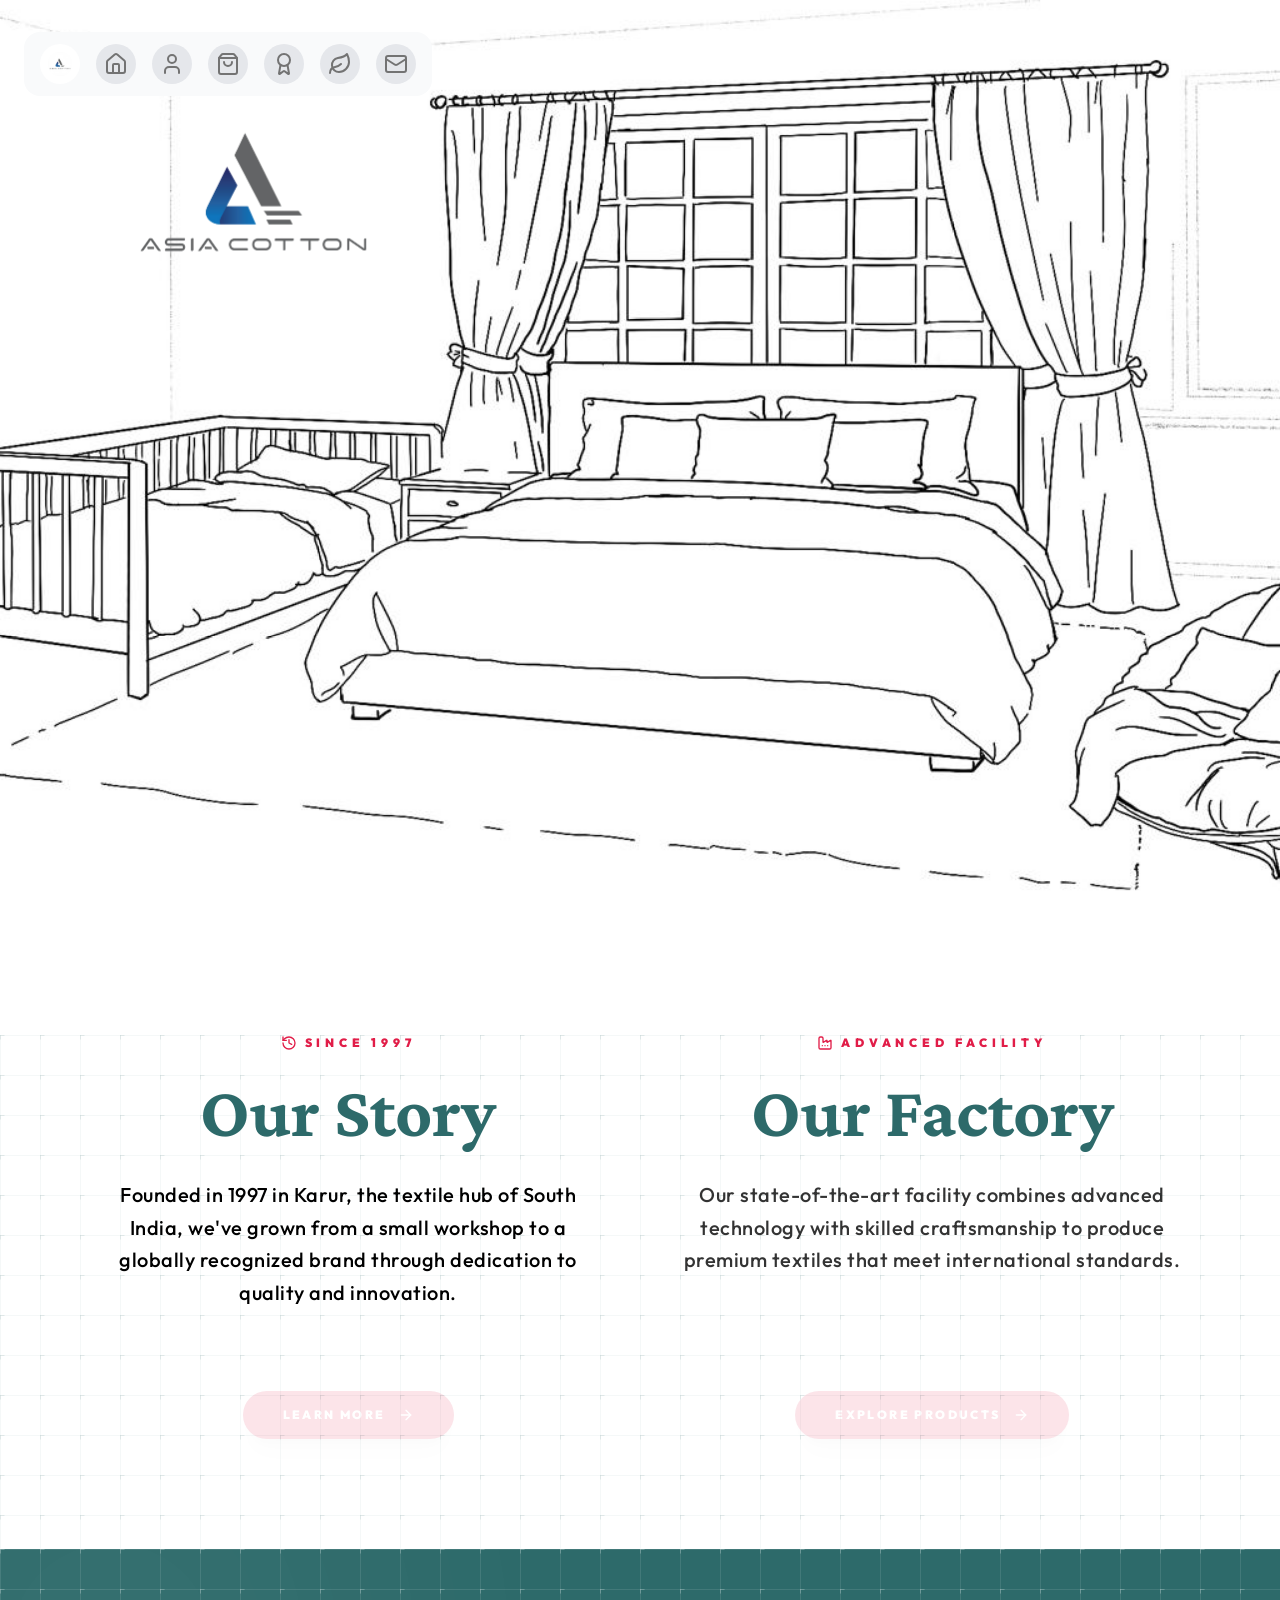
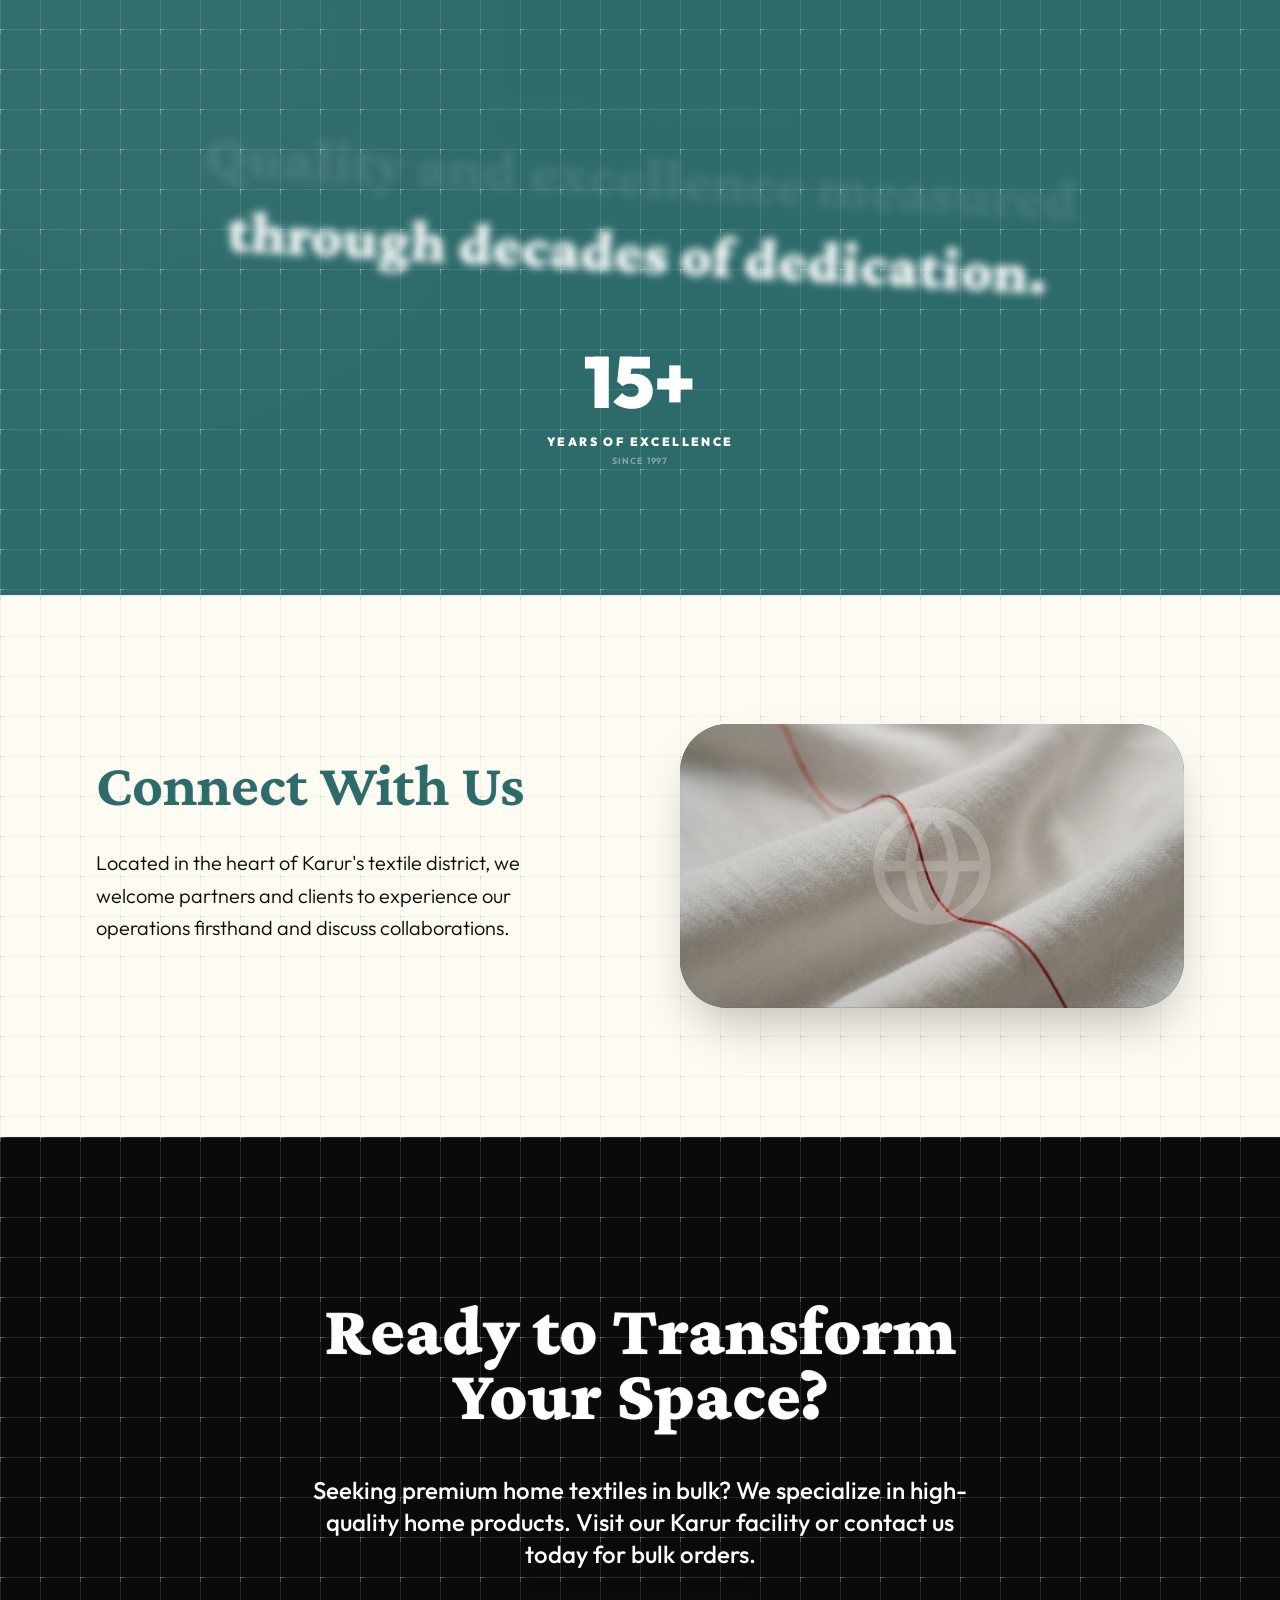
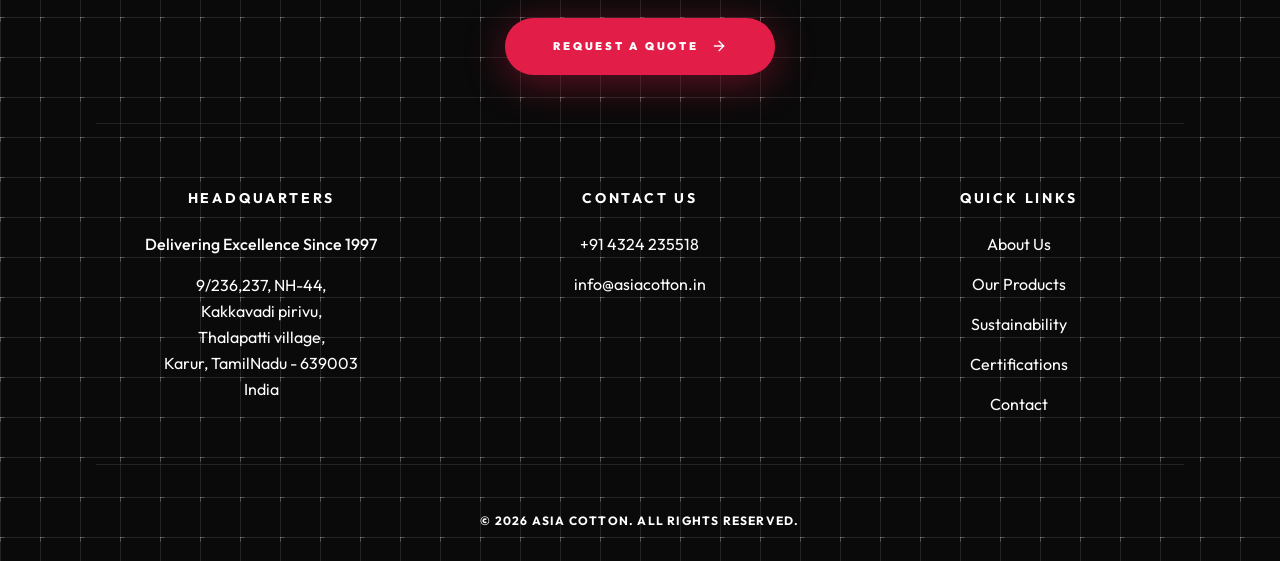
==== commit d71d5982: "chore: update entry point script reference in index.html" ====
--- a/index.html
+++ b/index.html
@@ -8,7 +8,7 @@
     <link rel="preconnect" href="https://fonts.googleapis.com">
     <link rel="preconnect" href="https://fonts.gstatic.com" crossorigin>
     <link href="https://fonts.googleapis.com/css2?family=Inter:wght@300;400;500;600&family=Playfair+Display:ital,wght@0,400;0,700;1,400&display=swap" rel="stylesheet">
-    <script type="module" crossorigin src="./assets/index-bodhPptp.js"></script>
+    <script type="module" crossorigin src="./assets/index-CcqpH12W.js"></script>
     <link rel="stylesheet" crossorigin href="./assets/index-Dnk37tRj.css">
   </head>
   <body class="bg-[#FDFCFB] text-[#1A1A1A]">
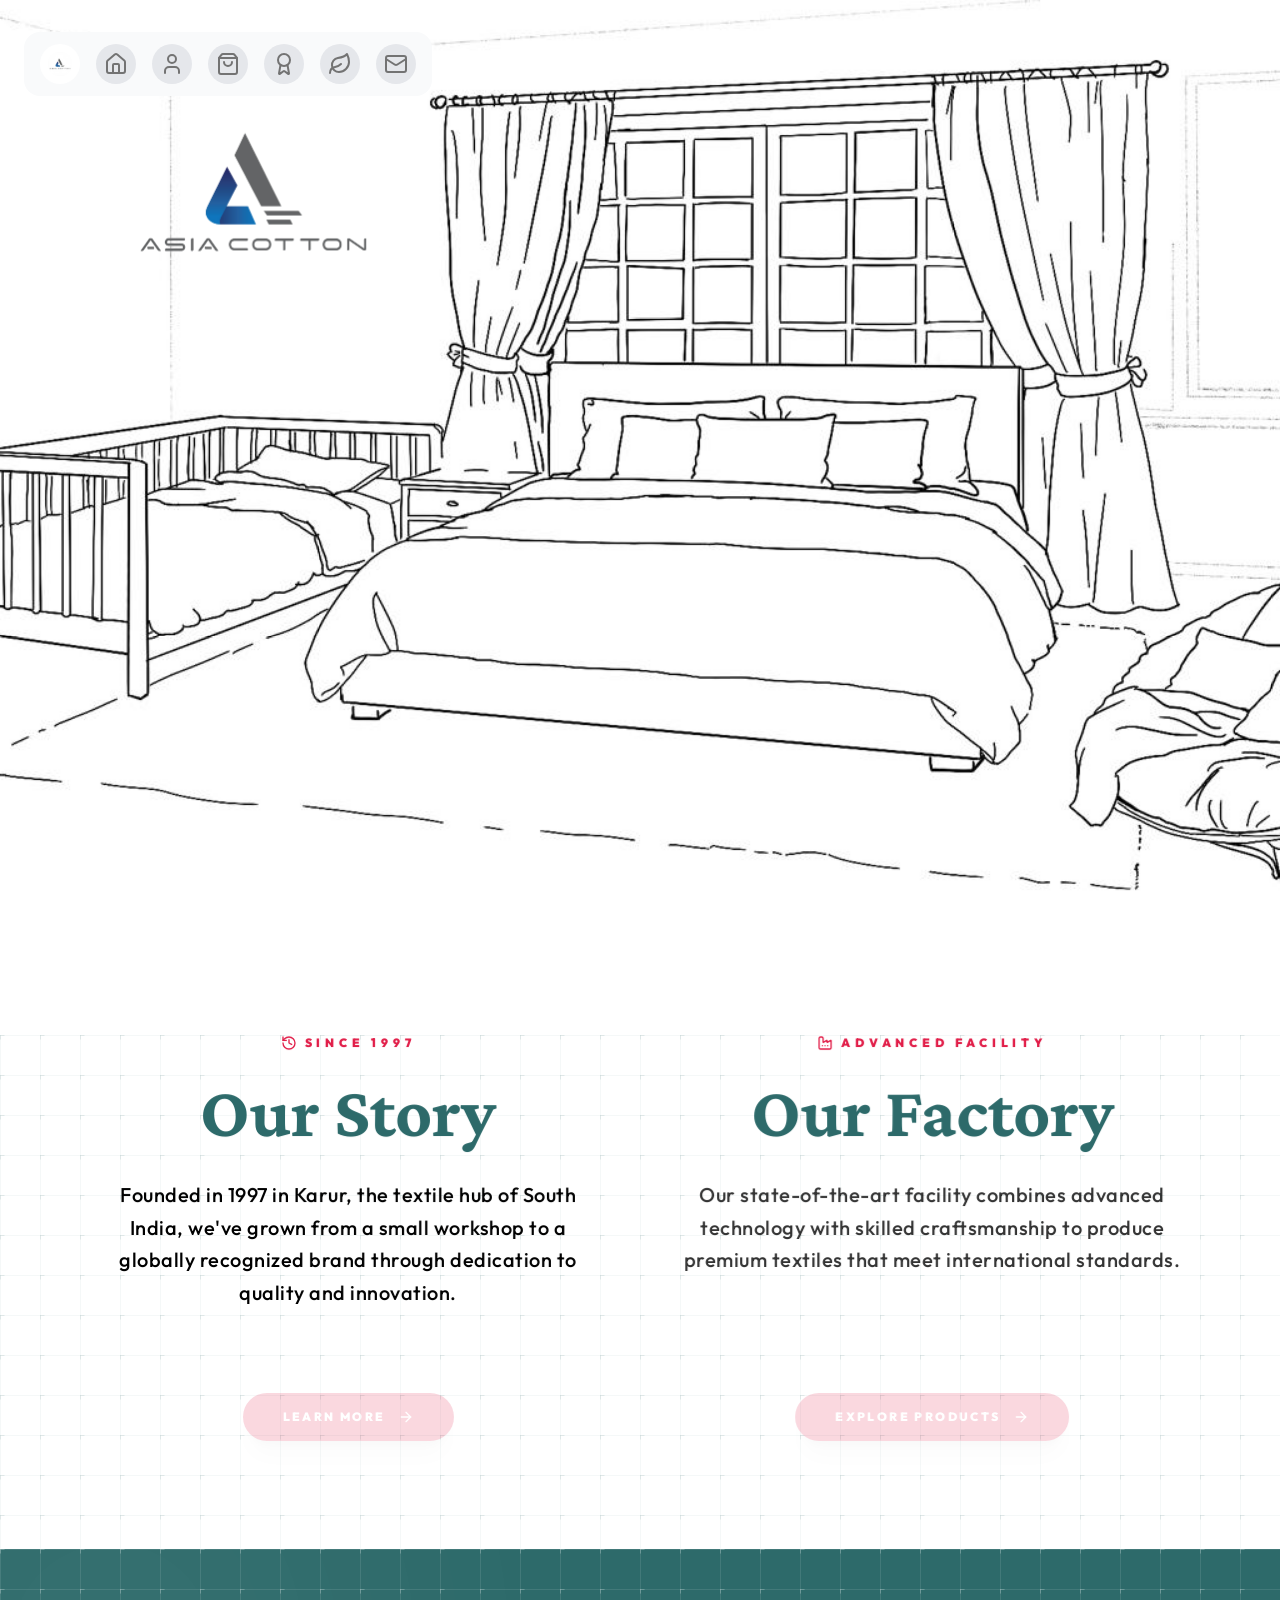
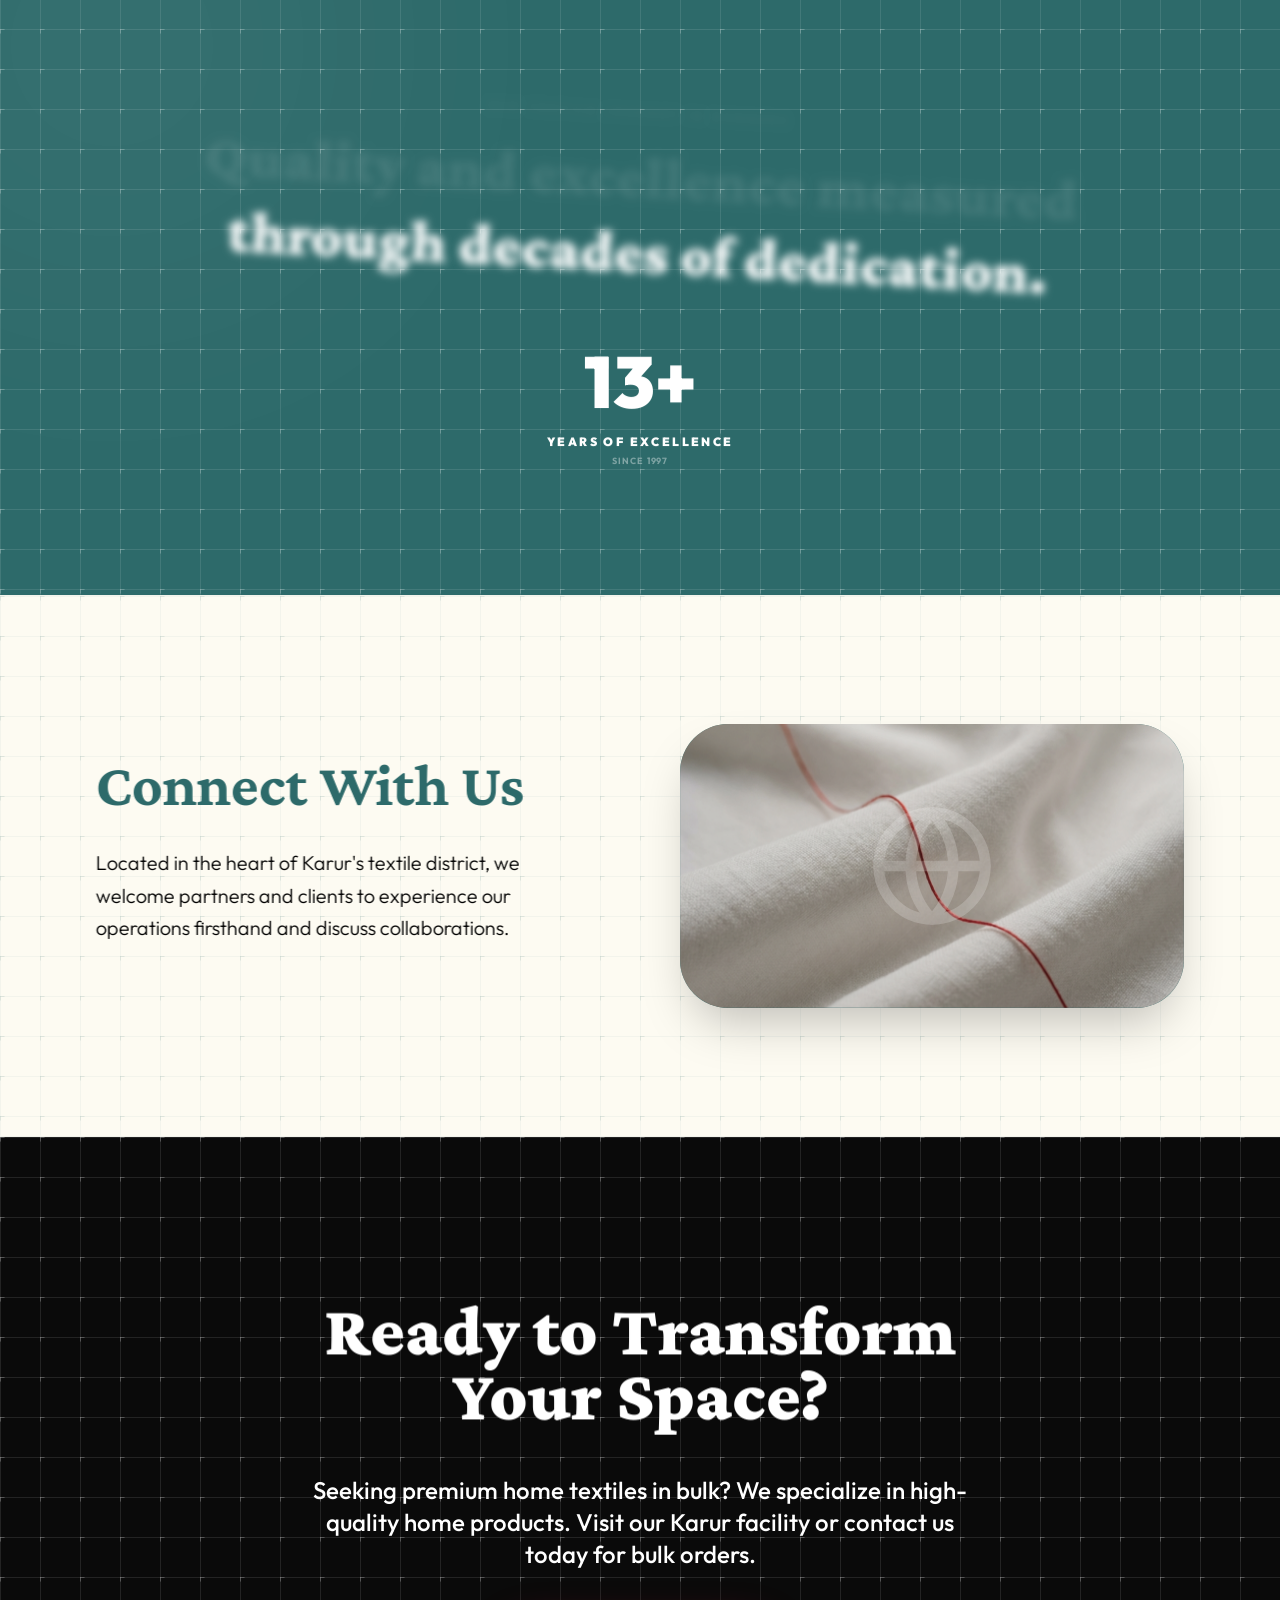
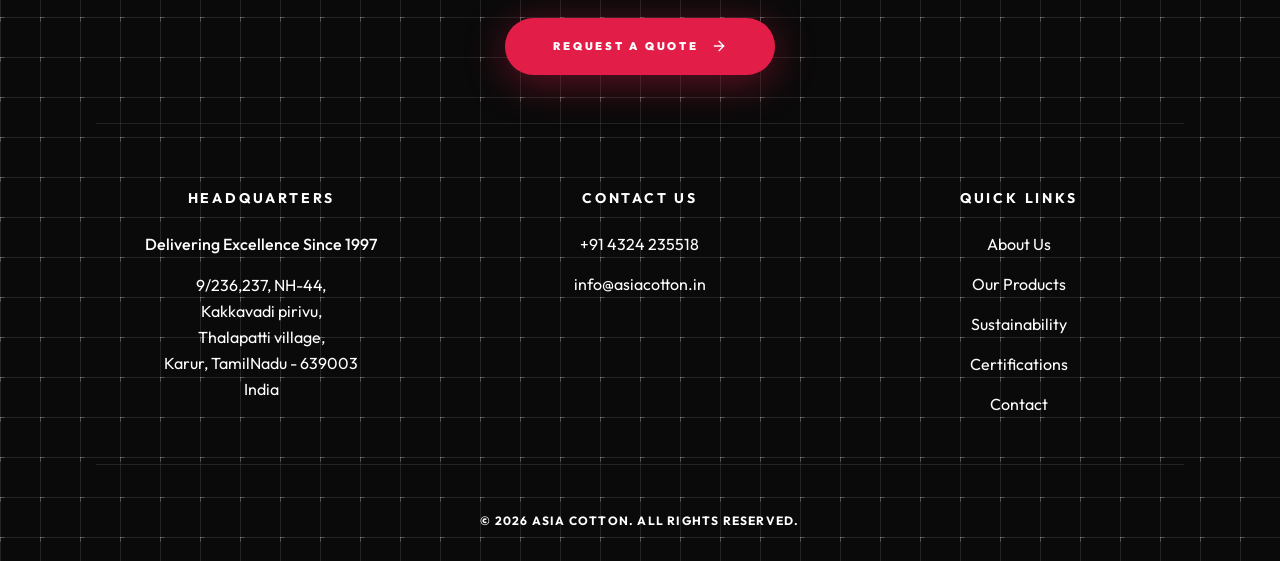
==== commit 8b514646: "feat: integrate Leads AI widget with custom responsive styling and theme overrides" ====
--- a/index.html
+++ b/index.html
@@ -8,6 +8,103 @@
     <link rel="preconnect" href="https://fonts.googleapis.com">
     <link rel="preconnect" href="https://fonts.gstatic.com" crossorigin>
     <link href="https://fonts.googleapis.com/css2?family=Inter:wght@300;400;500;600&family=Playfair+Display:ital,wght@0,400;0,700;1,400&display=swap" rel="stylesheet">
+    <!-- Leads AI Widget -->
+    <script
+      src="https://api-dev-leads.winssoft.com/widget/leadsai.js"
+      data-company="asia-cotton-9bad"
+      data-key="aHR0cHM6Ly9hcGktZGV2LWxlYWRzLndpbnNzb2Z0LmNvbQ=="
+      id="leadsai-embed-script"
+      defer
+    ></script>
+    <!-- Leads AI Widget Responsiveness Override -->
+    <script>
+      (function() {
+        const targetId = 'leadsai-host';
+        const styleContent = `
+          .chat-win {
+            max-height: calc(100vh - 120px) !important;
+            height: 600px !important;
+          }
+          @media (max-width: 480px) {
+            .chat-win {
+              width: calc(100vw - 32px) !important;
+              height: calc(100vh - 110px) !important;
+              max-height: calc(100vh - 110px) !important;
+              right: -8px !important;
+            }
+          }
+          /* Force blue color across all browsers */
+          .launcher {
+            background: linear-gradient(135deg, #2952e3, #00d4f5) !important;
+          }
+          .chat-header {
+            background: linear-gradient(135deg, #2952e3, #00d4f5) !important;
+          }
+          .send-btn {
+            background: linear-gradient(135deg, #2952e3, #00d4f5) !important;
+          }
+          .msg.assistant .bubble {
+            background: #2952e3 !important;
+          }
+          .msg.user .bubble {
+            background: #00d4f5 !important;
+          }
+          .msg-av {
+            background: #2952e3 !important;
+          }
+          .msg.user .msg-av {
+            background: #00d4f5 !important;
+          }
+          .pii-btn {
+            background: linear-gradient(135deg, #2952e3, #00d4f5) !important;
+          }
+        `;
+
+        function tryInject() {
+          const host = document.getElementById(targetId);
+          if (host && host.shadowRoot) {
+            if (host.shadowRoot.getElementById('leadsai-custom-style')) return true;
+            const style = document.createElement('style');
+            style.id = 'leadsai-custom-style';
+            style.textContent = styleContent;
+            host.shadowRoot.appendChild(style);
+            return true;
+          }
+          return false;
+        }
+
+        // Run immediately
+        if (tryInject()) return;
+
+        // Fallback polling + MutationObserver to be 100% sure it catches it
+        const interval = setInterval(() => {
+          if (tryInject()) clearInterval(interval);
+        }, 100);
+
+        const observer = new MutationObserver(() => {
+          if (tryInject()) {
+            observer.disconnect();
+            clearInterval(interval);
+          }
+        });
+
+        function startObserver() {
+          observer.observe(document.body, { childList: true, subtree: true });
+        }
+
+        if (document.body) {
+          startObserver();
+        } else {
+          document.addEventListener('DOMContentLoaded', startObserver);
+        }
+
+        // Clean up after 15 seconds to prevent memory leaks
+        setTimeout(() => {
+          clearInterval(interval);
+          observer.disconnect();
+        }, 15000);
+      })();
+    </script>
     <script type="module" crossorigin src="./assets/index-CcqpH12W.js"></script>
     <link rel="stylesheet" crossorigin href="./assets/index-Dnk37tRj.css">
   </head>
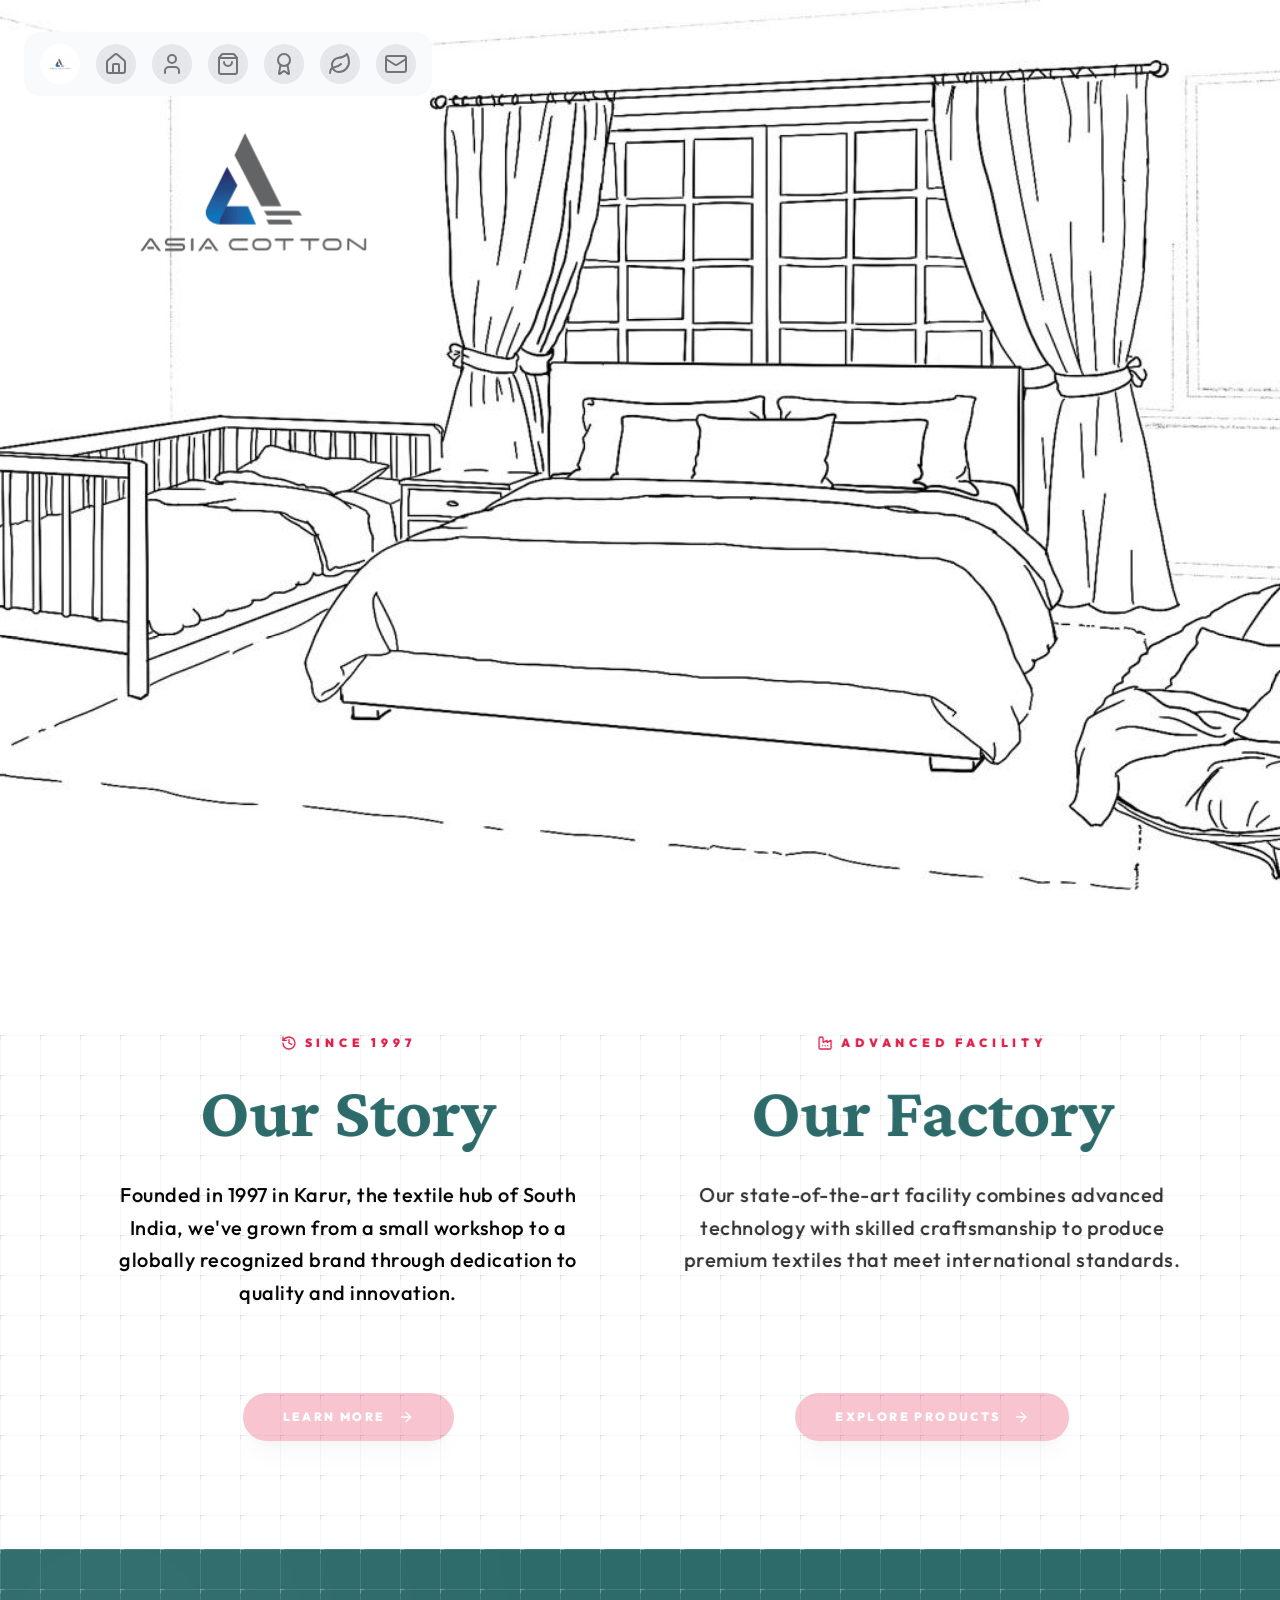
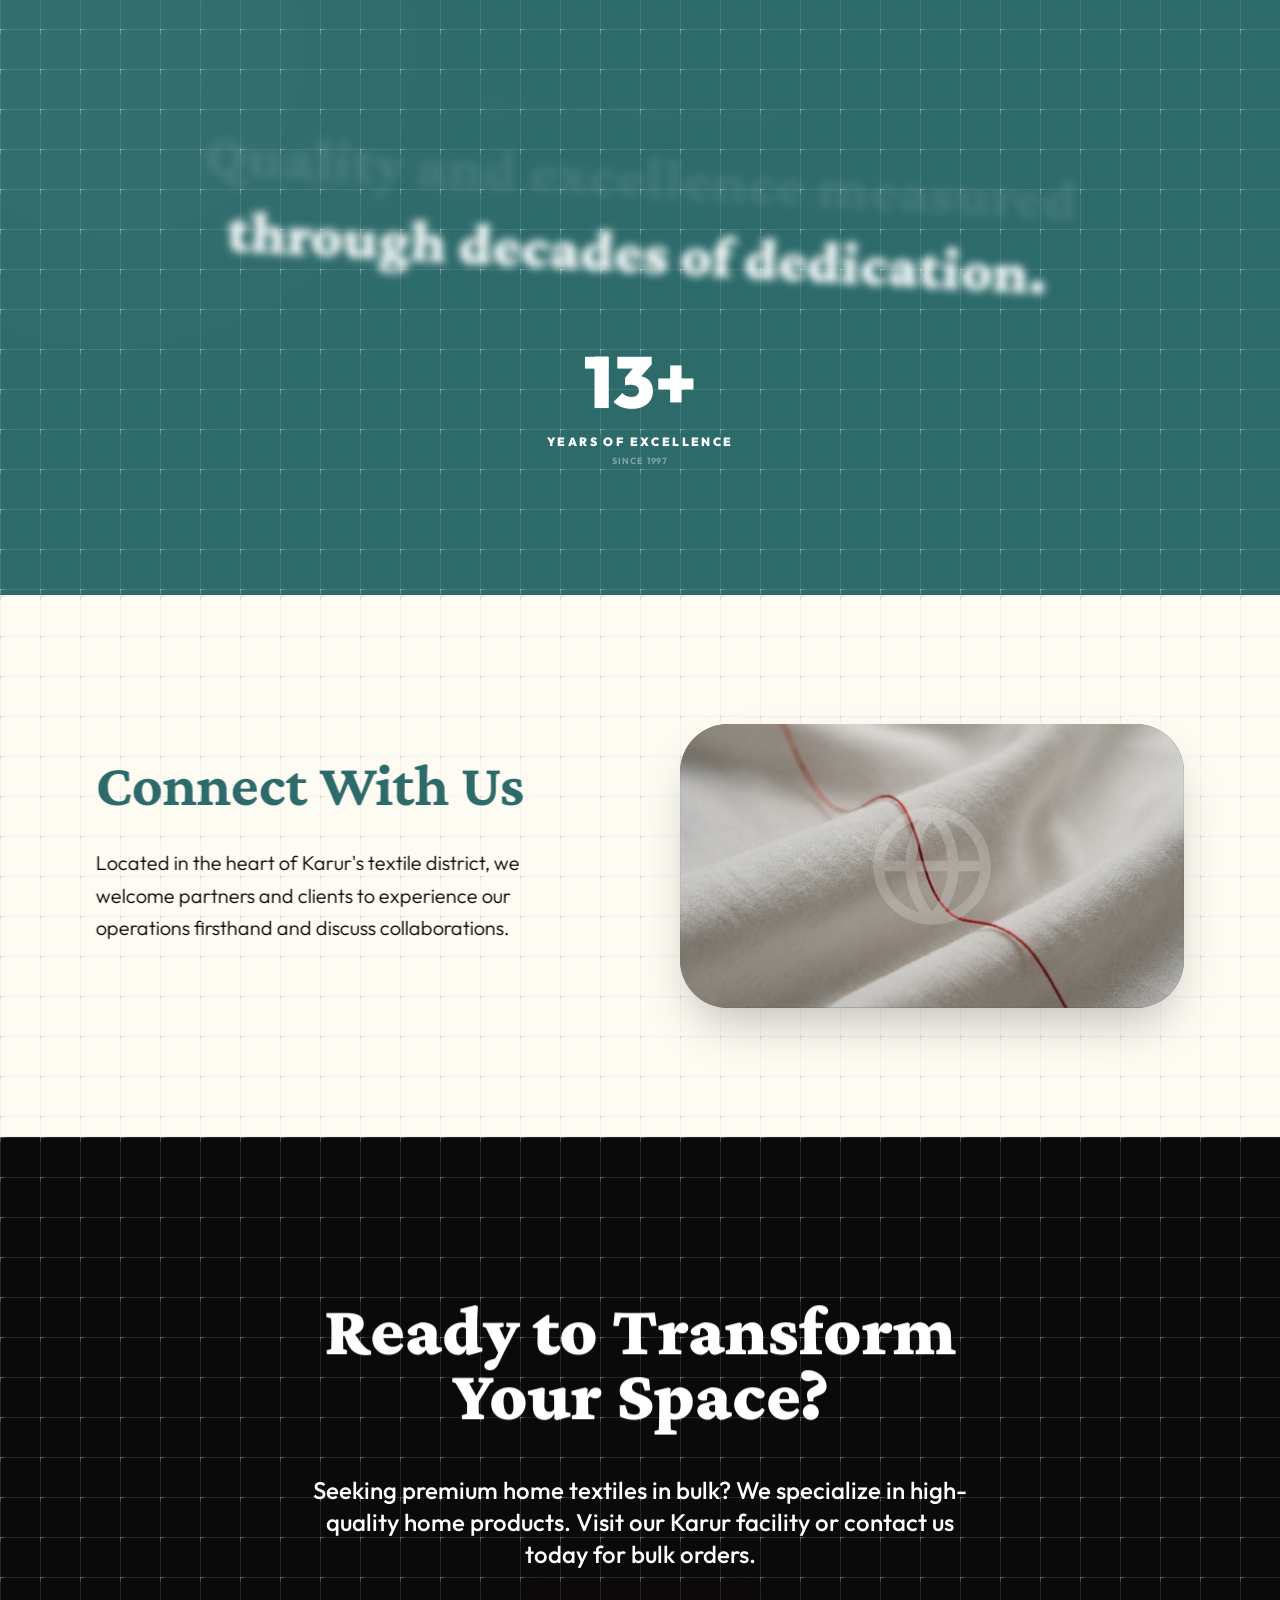
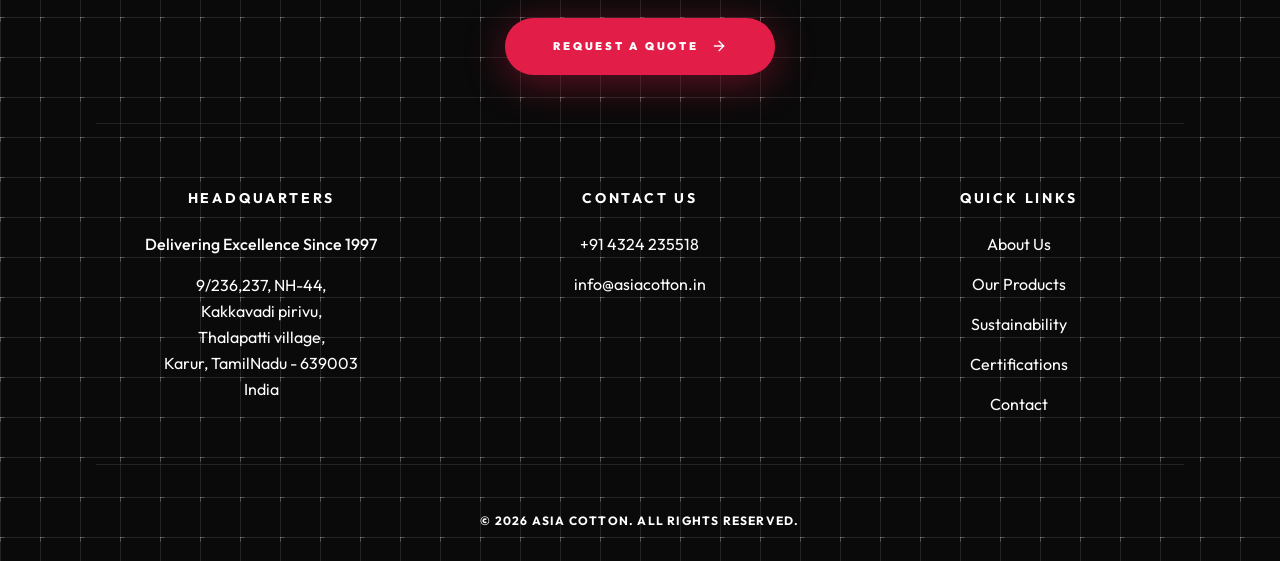
==== commit a09eccf7: "feat: add responsive layout adjustments for mobile screens by anchoring chat elements to the left si" ====
--- a/index.html
+++ b/index.html
@@ -25,12 +25,35 @@
             max-height: calc(100vh - 120px) !important;
             height: 600px !important;
           }
+          @media (max-width: 767px) {
+            :host {
+              right: auto !important;
+              left: 24px !important;
+            }
+            .chat-win {
+              left: 0 !important;
+              right: auto !important;
+              transform-origin: bottom left !important;
+            }
+            .proactive {
+              left: 72px !important;
+              right: auto !important;
+              border-radius: 12px 12px 12px 2px !important;
+            }
+            .proactive::after {
+              left: -6px !important;
+              right: auto !important;
+              border-left-color: transparent !important;
+              border-right-color: white !important;
+            }
+          }
           @media (max-width: 480px) {
             .chat-win {
               width: calc(100vw - 32px) !important;
               height: calc(100vh - 110px) !important;
               max-height: calc(100vh - 110px) !important;
-              right: -8px !important;
+              left: -8px !important;
+              right: auto !important;
             }
           }
           /* Force blue color across all browsers */
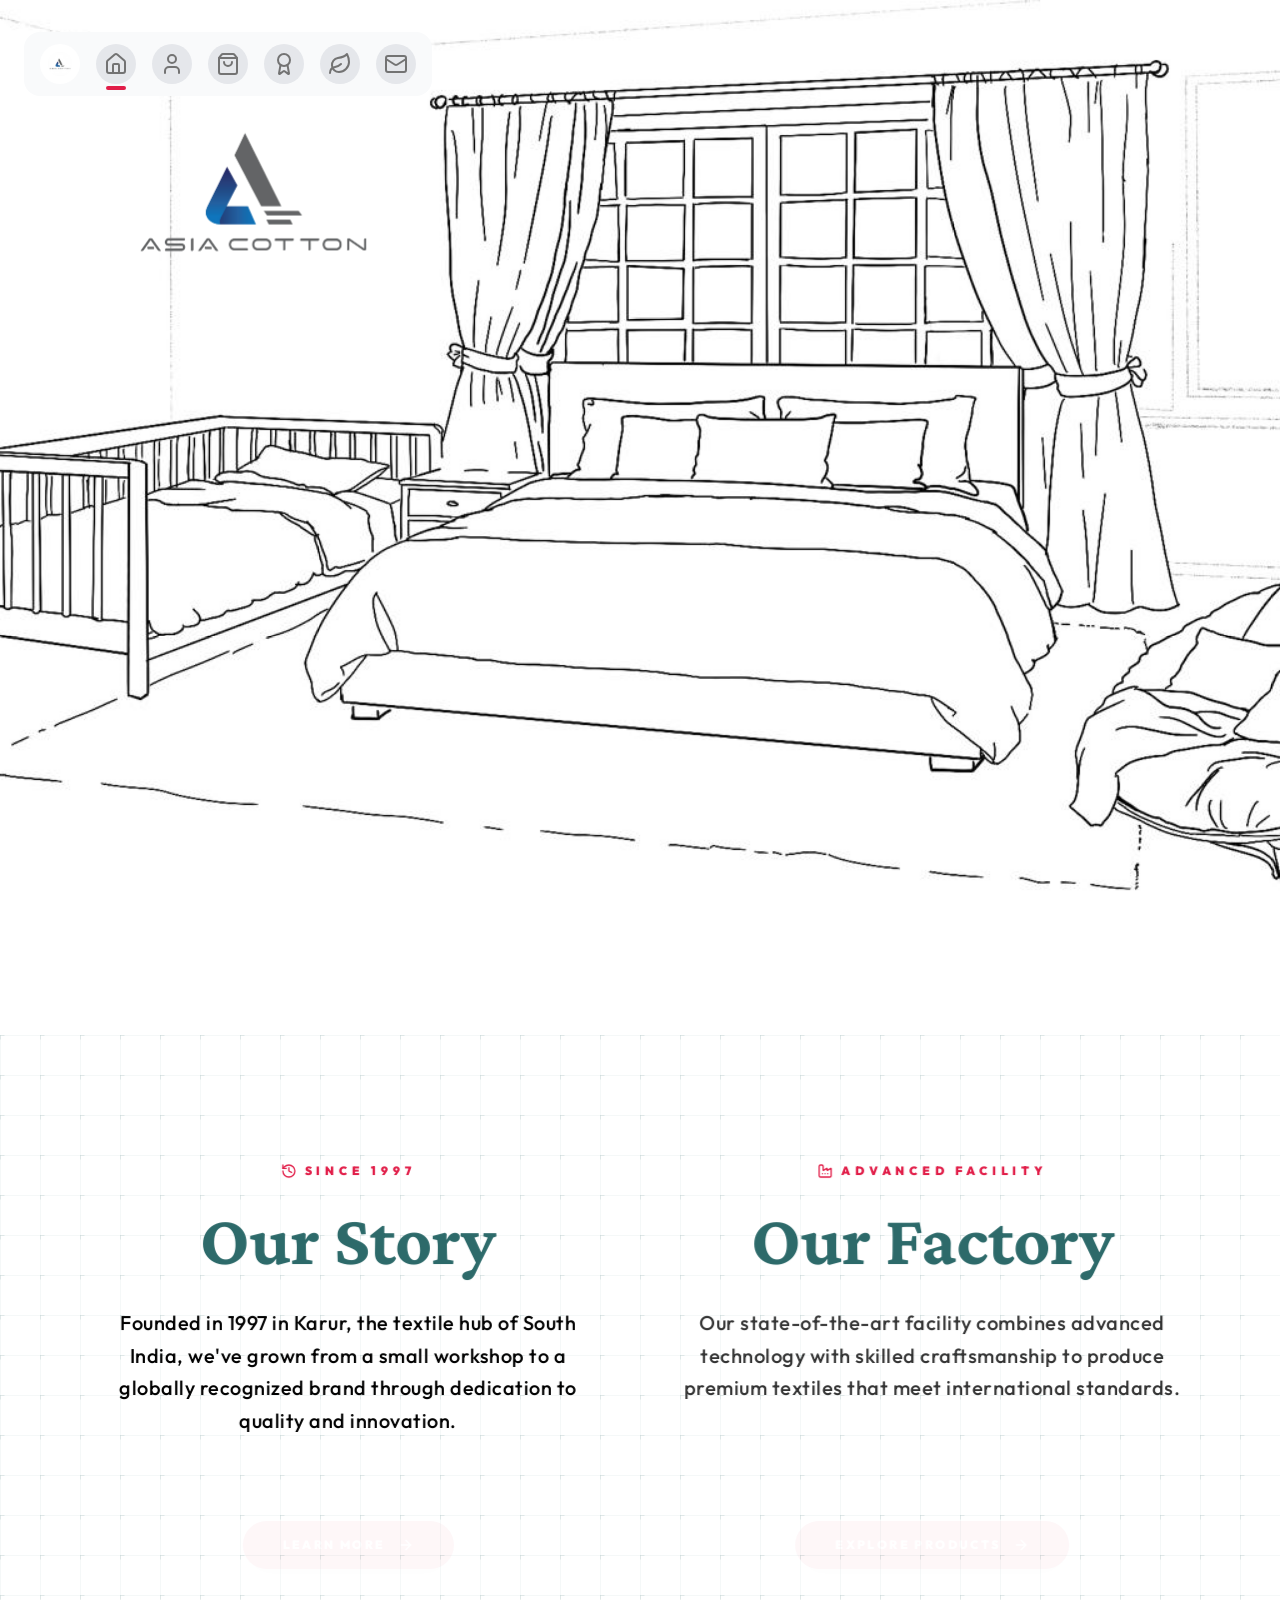
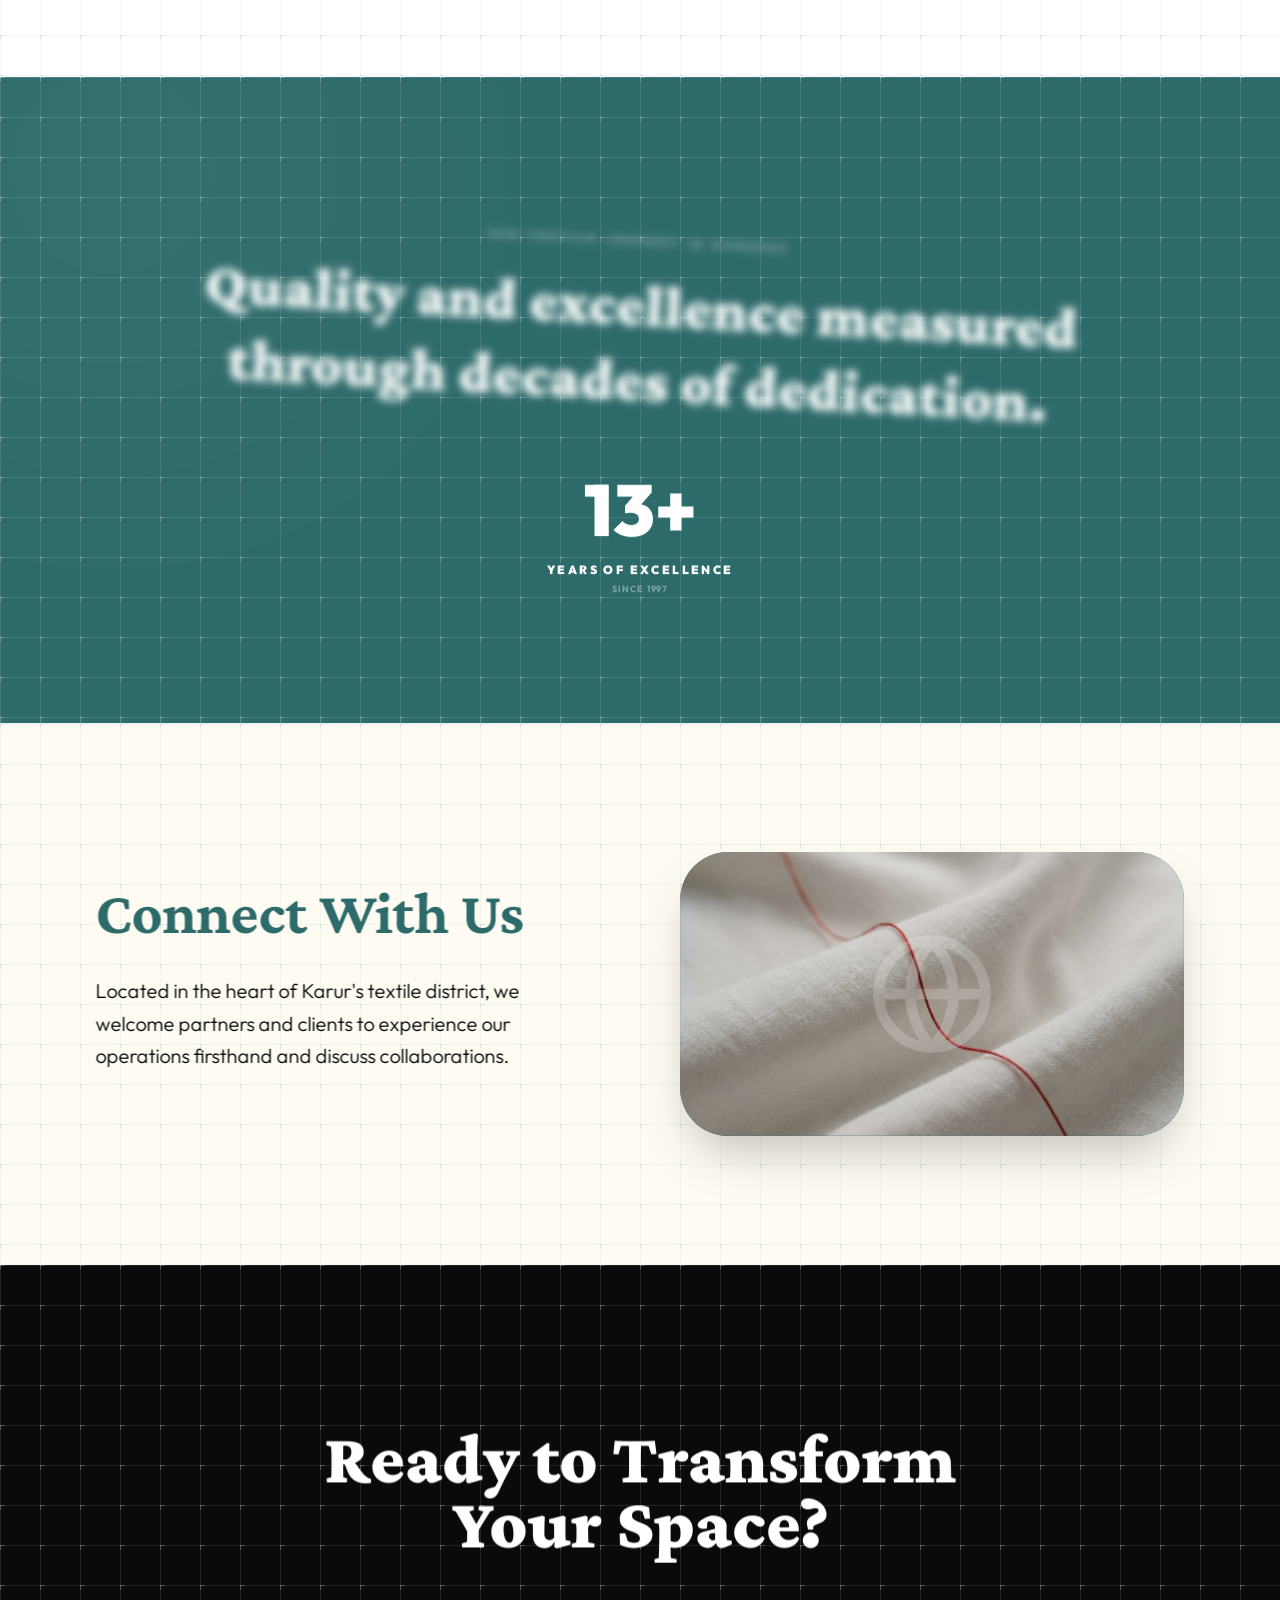
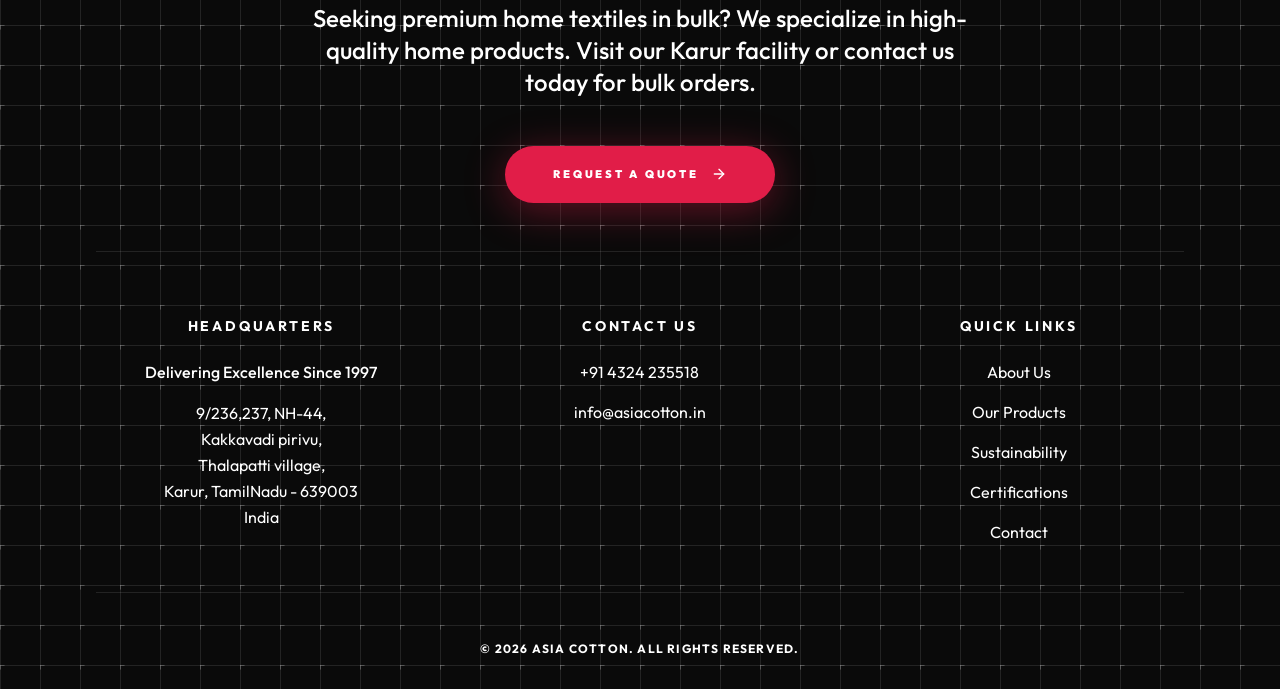
==== commit 0636abc0: "chore: update build assets and include Google Fonts in index.html" ====
--- a/index.html
+++ b/index.html
@@ -128,8 +128,8 @@
         }, 15000);
       })();
     </script>
-    <script type="module" crossorigin src="./assets/index-CcqpH12W.js"></script>
-    <link rel="stylesheet" crossorigin href="./assets/index-Dnk37tRj.css">
+    <script type="module" crossorigin src="./assets/index-CQq6g47L.js"></script>
+    <link rel="stylesheet" crossorigin href="./assets/index-CXwBLGd_.css">
   </head>
   <body class="bg-[#FDFCFB] text-[#1A1A1A]">
     <div id="root"></div>
--- a/assets/index-CXwBLGd_.css
+++ b/assets/index-CXwBLGd_.css
@@ -0,0 +1 @@
+@import"https://fonts.googleapis.com/css2?family=Caveat:wght@400..700&family=Playfair+Display:ital,wght@0,400..900;1,400..900&family=Inter:wght@100..900&display=swap";@layer components;@layer properties{@supports (((-webkit-hyphens:none)) and (not (margin-trim:inline))) or ((-moz-orient:inline) and (not (color:rgb(from red r g b)))){*,:before,:after,::backdrop{--tw-translate-x:0;--tw-translate-y:0;--tw-translate-z:0;--tw-scale-x:1;--tw-scale-y:1;--tw-scale-z:1;--tw-rotate-x:initial;--tw-rotate-y:initial;--tw-rotate-z:initial;--tw-skew-x:initial;--tw-skew-y:initial;--tw-space-y-reverse:0;--tw-space-x-reverse:0;--tw-border-style:solid;--tw-gradient-position:initial;--tw-gradient-from:#0000;--tw-gradient-via:#0000;--tw-gradient-to:#0000;--tw-gradient-stops:initial;--tw-gradient-via-stops:initial;--tw-gradient-from-position:0%;--tw-gradient-via-position:50%;--tw-gradient-to-position:100%;--tw-leading:initial;--tw-font-weight:initial;--tw-tracking:initial;--tw-shadow:0 0 #0000;--tw-shadow-color:initial;--tw-shadow-alpha:100%;--tw-inset-shadow:0 0 #0000;--tw-inset-shadow-color:initial;--tw-inset-shadow-alpha:100%;--tw-ring-color:initial;--tw-ring-shadow:0 0 #0000;--tw-inset-ring-color:initial;--tw-inset-ring-shadow:0 0 #0000;--tw-ring-inset:initial;--tw-ring-offset-width:0px;--tw-ring-offset-color:#fff;--tw-ring-offset-shadow:0 0 #0000;--tw-blur:initial;--tw-brightness:initial;--tw-contrast:initial;--tw-grayscale:initial;--tw-hue-rotate:initial;--tw-invert:initial;--tw-opacity:initial;--tw-saturate:initial;--tw-sepia:initial;--tw-drop-shadow:initial;--tw-drop-shadow-color:initial;--tw-drop-shadow-alpha:100%;--tw-drop-shadow-size:initial;--tw-backdrop-blur:initial;--tw-backdrop-brightness:initial;--tw-backdrop-contrast:initial;--tw-backdrop-grayscale:initial;--tw-backdrop-hue-rotate:initial;--tw-backdrop-invert:initial;--tw-backdrop-opacity:initial;--tw-backdrop-saturate:initial;--tw-backdrop-sepia:initial;--tw-duration:initial;--tw-ease:initial}}}@layer theme{:root,:host{--font-sans:ui-sans-serif,system-ui,sans-serif,"Apple Color Emoji","Segoe UI Emoji","Segoe UI Symbol","Noto Color Emoji";--font-serif:ui-serif,Georgia,Cambria,"Times New Roman",Times,serif;--font-mono:ui-monospace,SFMono-Regular,Menlo,Monaco,Consolas,"Liberation Mono","Courier New",monospace;--color-gray-50:oklch(98.5% .002 247.839);--color-gray-100:oklch(96.7% .003 264.542);--color-gray-200:oklch(92.8% .006 264.531);--color-gray-600:oklch(44.6% .03 256.802);--color-neutral-100:oklch(97% 0 0);--color-neutral-200:oklch(92.2% 0 0);--color-neutral-300:oklch(87% 0 0);--color-neutral-400:oklch(70.8% 0 0);--color-neutral-500:oklch(55.6% 0 0);--color-neutral-600:oklch(43.9% 0 0);--color-neutral-700:oklch(37.1% 0 0);--color-neutral-800:oklch(26.9% 0 0);--color-neutral-900:oklch(20.5% 0 0);--color-black:#000;--color-white:#fff;--spacing:.25rem;--container-xs:20rem;--container-sm:24rem;--container-md:28rem;--container-lg:32rem;--container-xl:36rem;--container-2xl:42rem;--container-4xl:56rem;--container-7xl:80rem;--text-xs:.75rem;--text-xs--line-height:calc(1/.75);--text-sm:.875rem;--text-sm--line-height:calc(1.25/.875);--text-base:1rem;--text-base--line-height: 1.5 ;--text-lg:1.125rem;--text-lg--line-height:calc(1.75/1.125);--text-xl:1.25rem;--text-xl--line-height:calc(1.75/1.25);--text-2xl:1.5rem;--text-2xl--line-height:calc(2/1.5);--text-3xl:1.875rem;--text-3xl--line-height: 1.2 ;--text-4xl:2.25rem;--text-4xl--line-height:calc(2.5/2.25);--text-5xl:3rem;--text-5xl--line-height:1;--text-6xl:3.75rem;--text-6xl--line-height:1;--text-7xl:4.5rem;--text-7xl--line-height:1;--text-8xl:6rem;--text-8xl--line-height:1;--font-weight-light:300;--font-weight-normal:400;--font-weight-medium:500;--font-weight-semibold:600;--font-weight-bold:700;--font-weight-extrabold:800;--font-weight-black:900;--tracking-tighter:-.05em;--tracking-tight:-.025em;--tracking-wide:.025em;--tracking-wider:.05em;--tracking-widest:.1em;--leading-tight:1.25;--leading-snug:1.375;--leading-relaxed:1.625;--radius-sm:.25rem;--radius-md:.375rem;--radius-lg:.5rem;--radius-xl:.75rem;--radius-2xl:1rem;--radius-3xl:1.5rem;--drop-shadow-sm:0 1px 2px #00000026;--drop-shadow-lg:0 4px 4px #00000026;--drop-shadow-2xl:0 25px 25px #00000026;--ease-out:cubic-bezier(0,0,.2,1);--ease-in-out:cubic-bezier(.4,0,.2,1);--animate-ping:ping 1s cubic-bezier(0,0,.2,1)infinite;--animate-pulse:pulse 2s cubic-bezier(.4,0,.6,1)infinite;--blur-sm:8px;--blur-md:12px;--blur-xl:24px;--blur-3xl:64px;--aspect-video:16/9;--default-transition-duration:.15s;--default-transition-timing-function:cubic-bezier(.4,0,.2,1);--default-font-family:var(--font-sans);--default-mono-font-family:var(--font-mono)}}@layer base{*,:after,:before,::backdrop{box-sizing:border-box;border:0 solid;margin:0;padding:0}::file-selector-button{box-sizing:border-box;border:0 solid;margin:0;padding:0}html,:host{-webkit-text-size-adjust:100%;tab-size:4;line-height:1.5;font-family:var(--default-font-family,ui-sans-serif,system-ui,sans-serif,"Apple Color Emoji","Segoe UI Emoji","Segoe UI Symbol","Noto Color Emoji");font-feature-settings:var(--default-font-feature-settings,normal);font-variation-settings:var(--default-font-variation-settings,normal);-webkit-tap-highlight-color:transparent}hr{height:0;color:inherit;border-top-width:1px}abbr:where([title]){-webkit-text-decoration:underline dotted;text-decoration:underline dotted}h1,h2,h3,h4,h5,h6{font-size:inherit;font-weight:inherit}a{color:inherit;-webkit-text-decoration:inherit;text-decoration:inherit}b,strong{font-weight:bolder}code,kbd,samp,pre{font-family:var(--default-mono-font-family,ui-monospace,SFMono-Regular,Menlo,Monaco,Consolas,"Liberation Mono","Courier New",monospace);font-feature-settings:var(--default-mono-font-feature-settings,normal);font-variation-settings:var(--default-mono-font-variation-settings,normal);font-size:1em}small{font-size:80%}sub,sup{vertical-align:baseline;font-size:75%;line-height:0;position:relative}sub{bottom:-.25em}sup{top:-.5em}table{text-indent:0;border-color:inherit;border-collapse:collapse}:-moz-focusring{outline:auto}progress{vertical-align:baseline}summary{display:list-item}ol,ul,menu{list-style:none}img,svg,video,canvas,audio,iframe,embed,object{vertical-align:middle;display:block}img,video{max-width:100%;height:auto}button,input,select,optgroup,textarea{font:inherit;font-feature-settings:inherit;font-variation-settings:inherit;letter-spacing:inherit;color:inherit;opacity:1;background-color:#0000;border-radius:0}::file-selector-button{font:inherit;font-feature-settings:inherit;font-variation-settings:inherit;letter-spacing:inherit;color:inherit;opacity:1;background-color:#0000;border-radius:0}:where(select:is([multiple],[size])) optgroup{font-weight:bolder}:where(select:is([multiple],[size])) optgroup option{padding-inline-start:20px}::file-selector-button{margin-inline-end:4px}::placeholder{opacity:1}@supports (not ((-webkit-appearance:-apple-pay-button))) or (contain-intrinsic-size:1px){::placeholder{color:currentColor}@supports (color:color-mix(in lab,red,red)){::placeholder{color:color-mix(in oklab,currentcolor 50%,transparent)}}}textarea{resize:vertical}::-webkit-search-decoration{-webkit-appearance:none}::-webkit-date-and-time-value{min-height:1lh;text-align:inherit}::-webkit-datetime-edit{display:inline-flex}::-webkit-datetime-edit-fields-wrapper{padding:0}::-webkit-datetime-edit{padding-block:0}::-webkit-datetime-edit-year-field{padding-block:0}::-webkit-datetime-edit-month-field{padding-block:0}::-webkit-datetime-edit-day-field{padding-block:0}::-webkit-datetime-edit-hour-field{padding-block:0}::-webkit-datetime-edit-minute-field{padding-block:0}::-webkit-datetime-edit-second-field{padding-block:0}::-webkit-datetime-edit-millisecond-field{padding-block:0}::-webkit-datetime-edit-meridiem-field{padding-block:0}::-webkit-calendar-picker-indicator{line-height:1}:-moz-ui-invalid{box-shadow:none}button,input:where([type=button],[type=reset],[type=submit]){appearance:button}::file-selector-button{appearance:button}::-webkit-inner-spin-button{height:auto}::-webkit-outer-spin-button{height:auto}[hidden]:where(:not([hidden=until-found])){display:none!important}}@layer utilities{.pointer-events-auto{pointer-events:auto}.pointer-events-none{pointer-events:none}.visible{visibility:visible}.absolute{position:absolute}.fixed{position:fixed}.relative{position:relative}.sticky{position:sticky}.inset-0{inset:calc(var(--spacing)*0)}.inset-x-0{inset-inline:calc(var(--spacing)*0)}.-top-24{top:calc(var(--spacing)*-24)}.top-0{top:calc(var(--spacing)*0)}.top-1\/2{top:50%}.top-1\/4{top:25%}.top-3{top:calc(var(--spacing)*3)}.top-6{top:calc(var(--spacing)*6)}.top-8{top:calc(var(--spacing)*8)}.top-24{top:calc(var(--spacing)*24)}.top-40{top:calc(var(--spacing)*40)}.top-\[-10\%\]{top:-10%}.top-full{top:100%}.-right-20{right:calc(var(--spacing)*-20)}.right-0{right:calc(var(--spacing)*0)}.right-3{right:calc(var(--spacing)*3)}.right-4{right:calc(var(--spacing)*4)}.right-6{right:calc(var(--spacing)*6)}.right-\[-15\%\]{right:-15%}.-bottom-1\.5{bottom:calc(var(--spacing)*-1.5)}.bottom-4{bottom:calc(var(--spacing)*4)}.bottom-6{bottom:calc(var(--spacing)*6)}.bottom-10{bottom:calc(var(--spacing)*10)}.bottom-24{bottom:calc(var(--spacing)*24)}.bottom-\[-10\%\]{bottom:-10%}.bottom-\[20\%\]{bottom:20%}.bottom-\[98\%\]{bottom:98%}.bottom-\[210px\]{bottom:210px}.-left-20{left:calc(var(--spacing)*-20)}.left-0{left:calc(var(--spacing)*0)}.left-1\/2{left:50%}.left-3{left:calc(var(--spacing)*3)}.left-8{left:calc(var(--spacing)*8)}.left-12{left:calc(var(--spacing)*12)}.left-\[-15\%\]{left:-15%}.left-\[24vw\]{left:24vw}.z-0{z-index:0}.z-10{z-index:10}.z-20{z-index:20}.z-30{z-index:30}.z-40{z-index:40}.z-50{z-index:50}.z-\[2\]{z-index:2}.z-\[3\]{z-index:3}.z-\[5\]{z-index:5}.z-\[6\]{z-index:6}.z-\[60\]{z-index:60}.z-\[80\]{z-index:80}.z-\[90\]{z-index:90}.z-\[95\]{z-index:95}.z-\[100\]{z-index:100}.z-\[2000\]{z-index:2000}.z-\[3000\]{z-index:3000}.z-\[4000\]{z-index:4000}.z-\[9999\]{z-index:9999}.z-\[99999\]{z-index:99999}.container{width:100%}@media(min-width:40rem){.container{max-width:40rem}}@media(min-width:48rem){.container{max-width:48rem}}@media(min-width:64rem){.container{max-width:64rem}}@media(min-width:80rem){.container{max-width:80rem}}@media(min-width:96rem){.container{max-width:96rem}}.m-0{margin:calc(var(--spacing)*0)}.m-auto{margin:auto}.mx-auto{margin-inline:auto}.my-5{margin-block:calc(var(--spacing)*5)}.my-6{margin-block:calc(var(--spacing)*6)}.my-8{margin-block:calc(var(--spacing)*8)}.my-auto{margin-block:auto}.mt-0{margin-top:calc(var(--spacing)*0)}.mt-2{margin-top:calc(var(--spacing)*2)}.mt-2\.5{margin-top:calc(var(--spacing)*2.5)}.mt-3{margin-top:calc(var(--spacing)*3)}.mt-4{margin-top:calc(var(--spacing)*4)}.mt-6{margin-top:calc(var(--spacing)*6)}.mt-8{margin-top:calc(var(--spacing)*8)}.mr-1{margin-right:calc(var(--spacing)*1)}.mr-4{margin-right:calc(var(--spacing)*4)}.mb-0\.5{margin-bottom:calc(var(--spacing)*.5)}.mb-1{margin-bottom:calc(var(--spacing)*1)}.mb-1\.5{margin-bottom:calc(var(--spacing)*1.5)}.mb-2{margin-bottom:calc(var(--spacing)*2)}.mb-3{margin-bottom:calc(var(--spacing)*3)}.mb-4{margin-bottom:calc(var(--spacing)*4)}.mb-6{margin-bottom:calc(var(--spacing)*6)}.mb-8{margin-bottom:calc(var(--spacing)*8)}.mb-10{margin-bottom:calc(var(--spacing)*10)}.mb-12{margin-bottom:calc(var(--spacing)*12)}.mb-16{margin-bottom:calc(var(--spacing)*16)}.ml-1{margin-left:calc(var(--spacing)*1)}.ml-auto{margin-left:auto}.box-border{box-sizing:border-box}.block{display:block}.flex{display:flex}.grid{display:grid}.hidden{display:none}.inline{display:inline}.inline-block{display:inline-block}.inline-flex{display:inline-flex}.aspect-\[4\/5\]{aspect-ratio:4/5}.aspect-square{aspect-ratio:1}.aspect-video{aspect-ratio:var(--aspect-video)}.\!h-auto{height:auto!important}.h-0\.5{height:calc(var(--spacing)*.5)}.h-1{height:calc(var(--spacing)*1)}.h-1\.5{height:calc(var(--spacing)*1.5)}.h-2{height:calc(var(--spacing)*2)}.h-4{height:calc(var(--spacing)*4)}.h-5{height:calc(var(--spacing)*5)}.h-6{height:calc(var(--spacing)*6)}.h-8{height:calc(var(--spacing)*8)}.h-10{height:calc(var(--spacing)*10)}.h-11{height:calc(var(--spacing)*11)}.h-14{height:calc(var(--spacing)*14)}.h-16{height:calc(var(--spacing)*16)}.h-20{height:calc(var(--spacing)*20)}.h-24{height:calc(var(--spacing)*24)}.h-32{height:calc(var(--spacing)*32)}.h-36{height:calc(var(--spacing)*36)}.h-52{height:calc(var(--spacing)*52)}.h-56{height:calc(var(--spacing)*56)}.h-80{height:calc(var(--spacing)*80)}.h-96{height:calc(var(--spacing)*96)}.h-\[1\.5em\]{height:1.5em}.h-\[1px\]{height:1px}.h-\[2px\]{height:2px}.h-\[3px\]{height:3px}.h-\[4\.5em\]{height:4.5em}.h-\[4px\]{height:4px}.h-\[14px\]{height:14px}.h-\[60vw\]{height:60vw}.h-\[65vh\]{height:65vh}.h-\[80px\]{height:80px}.h-\[80vw\]{height:80vw}.h-\[90px\]{height:90px}.h-\[92dvh\]{height:92dvh}.h-\[92vh\]{height:92vh}.h-\[100dvh\]{height:100dvh}.h-\[115vh\]{height:115vh}.h-\[180px\]{height:180px}.h-\[200px\]{height:200px}.h-auto{height:auto}.h-full{height:100%}.h-px{height:1px}.h-screen{height:100vh}.max-h-\[140px\]{max-height:140px}.max-h-full{max-height:100%}.min-h-0{min-height:calc(var(--spacing)*0)}.min-h-\[160px\]{min-height:160px}.min-h-\[240px\]{min-height:240px}.min-h-\[300px\]{min-height:300px}.min-h-\[auto\]{min-height:auto}.min-h-full{min-height:100%}.min-h-screen{min-height:100vh}.w-1\.5{width:calc(var(--spacing)*1.5)}.w-1\/2{width:50%}.w-2{width:calc(var(--spacing)*2)}.w-2\/5{width:40%}.w-3\/5{width:60%}.w-4{width:calc(var(--spacing)*4)}.w-5{width:calc(var(--spacing)*5)}.w-6{width:calc(var(--spacing)*6)}.w-8{width:calc(var(--spacing)*8)}.w-10{width:calc(var(--spacing)*10)}.w-11{width:calc(var(--spacing)*11)}.w-12{width:calc(var(--spacing)*12)}.w-14{width:calc(var(--spacing)*14)}.w-16{width:calc(var(--spacing)*16)}.w-20{width:calc(var(--spacing)*20)}.w-24{width:calc(var(--spacing)*24)}.w-32{width:calc(var(--spacing)*32)}.w-36{width:calc(var(--spacing)*36)}.w-40{width:calc(var(--spacing)*40)}.w-60{width:calc(var(--spacing)*60)}.w-80{width:calc(var(--spacing)*80)}.w-96{width:calc(var(--spacing)*96)}.w-\[1\.5em\]{width:1.5em}.w-\[1\.5px\]{width:1.5px}.w-\[1px\]{width:1px}.w-\[2px\]{width:2px}.w-\[4\.5em\]{width:4.5em}.w-\[4px\]{width:4px}.w-\[40\%\]{width:40%}.w-\[42vw\]{width:42vw}.w-\[45\%\]{width:45%}.w-\[45px\]{width:45px}.w-\[50\%\]{width:50%}.w-\[55\%\]{width:55%}.w-\[60\%\]{width:60%}.w-\[80vw\]{width:80vw}.w-\[98vw\]{width:98vw}.w-\[100px\]{width:100px}.w-\[130px\]{width:130px}.w-\[180px\]{width:180px}.w-auto{width:auto}.w-fit{width:fit-content}.w-full{width:100%}.w-screen{width:100vw}.max-w-2xl{max-width:var(--container-2xl)}.max-w-4xl{max-width:var(--container-4xl)}.max-w-7xl{max-width:var(--container-7xl)}.max-w-\[120px\]{max-width:120px}.max-w-\[200px\]{max-width:200px}.max-w-\[280px\]{max-width:280px}.max-w-\[1600px\]{max-width:1600px}.max-w-\[1800px\]{max-width:1800px}.max-w-full{max-width:100%}.max-w-lg{max-width:var(--container-lg)}.max-w-md{max-width:var(--container-md)}.max-w-sm{max-width:var(--container-sm)}.max-w-xl{max-width:var(--container-xl)}.max-w-xs{max-width:var(--container-xs)}.min-w-\[280px\]{min-width:280px}.flex-1{flex:1}.flex-shrink-0,.shrink-0{flex-shrink:0}.flex-grow{flex-grow:1}.origin-\[80\%_50\%\]{transform-origin:80%}.origin-\[100\%_100\%\]{transform-origin:100% 100%}.origin-bottom{transform-origin:bottom}.origin-center{transform-origin:50%}.origin-top{transform-origin:top}.-translate-x-1\/2{--tw-translate-x: -50% ;translate:var(--tw-translate-x)var(--tw-translate-y)}.translate-x-0{--tw-translate-x:calc(var(--spacing)*0);translate:var(--tw-translate-x)var(--tw-translate-y)}.translate-x-1\.5{--tw-translate-x:calc(var(--spacing)*1.5);translate:var(--tw-translate-x)var(--tw-translate-y)}.translate-x-\[-10px\]{--tw-translate-x:-10px;translate:var(--tw-translate-x)var(--tw-translate-y)}.-translate-y-1\/2{--tw-translate-y: -50% ;translate:var(--tw-translate-x)var(--tw-translate-y)}.translate-y-0{--tw-translate-y:calc(var(--spacing)*0);translate:var(--tw-translate-x)var(--tw-translate-y)}.translate-y-4{--tw-translate-y:calc(var(--spacing)*4);translate:var(--tw-translate-x)var(--tw-translate-y)}.scale-90{--tw-scale-x:90%;--tw-scale-y:90%;--tw-scale-z:90%;scale:var(--tw-scale-x)var(--tw-scale-y)}.scale-\[0\.55\]{scale:.55}.rotate-\[15deg\]{rotate:15deg}.rotate-y-12{--tw-rotate-y:rotateY(12deg);transform:var(--tw-rotate-x,)var(--tw-rotate-y,)var(--tw-rotate-z,)var(--tw-skew-x,)var(--tw-skew-y,)}.transform{transform:var(--tw-rotate-x,)var(--tw-rotate-y,)var(--tw-rotate-z,)var(--tw-skew-x,)var(--tw-skew-y,)}.transform-gpu{transform:translateZ(0)var(--tw-rotate-x,)var(--tw-rotate-y,)var(--tw-rotate-z,)var(--tw-skew-x,)var(--tw-skew-y,)}.animate-ping{animation:var(--animate-ping)}.animate-pulse{animation:var(--animate-pulse)}.cursor-default{cursor:default}.cursor-none{cursor:none}.cursor-pointer{cursor:pointer}.cursor-zoom-in{cursor:zoom-in}.touch-none{touch-action:none}.resize{resize:both}.list-none{list-style-type:none}.grid-cols-1{grid-template-columns:repeat(1,minmax(0,1fr))}.grid-cols-2{grid-template-columns:repeat(2,minmax(0,1fr))}.flex-col{flex-direction:column}.flex-row{flex-direction:row}.flex-row-reverse{flex-direction:row-reverse}.flex-wrap{flex-wrap:wrap}.items-center{align-items:center}.items-end{align-items:flex-end}.items-start{align-items:flex-start}.justify-between{justify-content:space-between}.justify-center{justify-content:center}.justify-end{justify-content:flex-end}.justify-start{justify-content:flex-start}.gap-0\.5{gap:calc(var(--spacing)*.5)}.gap-1\.5{gap:calc(var(--spacing)*1.5)}.gap-2{gap:calc(var(--spacing)*2)}.gap-3{gap:calc(var(--spacing)*3)}.gap-4{gap:calc(var(--spacing)*4)}.gap-5{gap:calc(var(--spacing)*5)}.gap-6{gap:calc(var(--spacing)*6)}.gap-8{gap:calc(var(--spacing)*8)}.gap-10{gap:calc(var(--spacing)*10)}.gap-12{gap:calc(var(--spacing)*12)}.gap-\[3em\]{gap:3em}:where(.space-y-0>:not(:last-child)){--tw-space-y-reverse:0;margin-block-start:calc(calc(var(--spacing)*0)*var(--tw-space-y-reverse));margin-block-end:calc(calc(var(--spacing)*0)*calc(1 - var(--tw-space-y-reverse)))}:where(.space-y-0\.5>:not(:last-child)){--tw-space-y-reverse:0;margin-block-start:calc(calc(var(--spacing)*.5)*var(--tw-space-y-reverse));margin-block-end:calc(calc(var(--spacing)*.5)*calc(1 - var(--tw-space-y-reverse)))}:where(.space-y-1>:not(:last-child)){--tw-space-y-reverse:0;margin-block-start:calc(calc(var(--spacing)*1)*var(--tw-space-y-reverse));margin-block-end:calc(calc(var(--spacing)*1)*calc(1 - var(--tw-space-y-reverse)))}:where(.space-y-2>:not(:last-child)){--tw-space-y-reverse:0;margin-block-start:calc(calc(var(--spacing)*2)*var(--tw-space-y-reverse));margin-block-end:calc(calc(var(--spacing)*2)*calc(1 - var(--tw-space-y-reverse)))}:where(.space-y-3>:not(:last-child)){--tw-space-y-reverse:0;margin-block-start:calc(calc(var(--spacing)*3)*var(--tw-space-y-reverse));margin-block-end:calc(calc(var(--spacing)*3)*calc(1 - var(--tw-space-y-reverse)))}:where(.space-y-4>:not(:last-child)){--tw-space-y-reverse:0;margin-block-start:calc(calc(var(--spacing)*4)*var(--tw-space-y-reverse));margin-block-end:calc(calc(var(--spacing)*4)*calc(1 - var(--tw-space-y-reverse)))}:where(.space-y-5>:not(:last-child)){--tw-space-y-reverse:0;margin-block-start:calc(calc(var(--spacing)*5)*var(--tw-space-y-reverse));margin-block-end:calc(calc(var(--spacing)*5)*calc(1 - var(--tw-space-y-reverse)))}:where(.space-y-6>:not(:last-child)){--tw-space-y-reverse:0;margin-block-start:calc(calc(var(--spacing)*6)*var(--tw-space-y-reverse));margin-block-end:calc(calc(var(--spacing)*6)*calc(1 - var(--tw-space-y-reverse)))}:where(.space-y-12>:not(:last-child)){--tw-space-y-reverse:0;margin-block-start:calc(calc(var(--spacing)*12)*var(--tw-space-y-reverse));margin-block-end:calc(calc(var(--spacing)*12)*calc(1 - var(--tw-space-y-reverse)))}:where(.space-x-1>:not(:last-child)){--tw-space-x-reverse:0;margin-inline-start:calc(calc(var(--spacing)*1)*var(--tw-space-x-reverse));margin-inline-end:calc(calc(var(--spacing)*1)*calc(1 - var(--tw-space-x-reverse)))}.gap-y-2{row-gap:calc(var(--spacing)*2)}.gap-y-4{row-gap:calc(var(--spacing)*4)}.self-start{align-self:flex-start}.overflow-hidden{overflow:hidden}.overflow-visible{overflow:visible}.overflow-x-hidden{overflow-x:hidden}.overflow-x-visible{overflow-x:visible}.overflow-y-auto{overflow-y:auto}.overscroll-none{overscroll-behavior:none}.\!rounded-\[20px\]{border-radius:20px!important}.\!rounded-\[24px\]{border-radius:24px!important}.rounded{border-radius:.25rem}.rounded-2xl{border-radius:var(--radius-2xl)}.rounded-3xl{border-radius:var(--radius-3xl)}.rounded-\[1\.5rem\]{border-radius:1.5rem}.rounded-\[1\.25em\]{border-radius:1.25em}.rounded-\[2rem\]{border-radius:2rem}.rounded-\[3rem\]{border-radius:3rem}.rounded-\[20px\]{border-radius:20px}.rounded-\[40px\]{border-radius:40px}.rounded-full{border-radius:3.40282e38px}.rounded-lg{border-radius:var(--radius-lg)}.rounded-md{border-radius:var(--radius-md)}.rounded-sm{border-radius:var(--radius-sm)}.rounded-xl{border-radius:var(--radius-xl)}.rounded-tl-\[8px\]{border-top-left-radius:8px}.rounded-tr-\[8px\]{border-top-right-radius:8px}.rounded-tr-\[12px\]{border-top-right-radius:12px}.rounded-br-\[12px\]{border-bottom-right-radius:12px}.rounded-bl-\[12px\]{border-bottom-left-radius:12px}.border{border-style:var(--tw-border-style);border-width:1px}.border-2{border-style:var(--tw-border-style);border-width:2px}.border-y{border-block-style:var(--tw-border-style);border-block-width:1px}.border-t{border-top-style:var(--tw-border-style);border-top-width:1px}.border-r{border-right-style:var(--tw-border-style);border-right-width:1px}.border-r-2{border-right-style:var(--tw-border-style);border-right-width:2px}.border-b{border-bottom-style:var(--tw-border-style);border-bottom-width:1px}.border-l{border-left-style:var(--tw-border-style);border-left-width:1px}.border-l-0{border-left-style:var(--tw-border-style);border-left-width:0}.border-l-2{border-left-style:var(--tw-border-style);border-left-width:2px}.border-l-4{border-left-style:var(--tw-border-style);border-left-width:4px}.border-none{--tw-border-style:none;border-style:none}.border-\[\#2D6A6A\]\/5{border-color:#2d6a6a0d}.border-\[\#2D6A6A\]\/10{border-color:#2d6a6a1a}.border-\[\#3B6790\]\/30{border-color:#3b67904d}.border-\[\#E11D48\]{border-color:#e11d48}.border-\[\#E11D48\]\/30{border-color:#e11d484d}.border-black\/5{border-color:#0000000d}@supports (color:color-mix(in lab,red,red)){.border-black\/5{border-color:color-mix(in oklab,var(--color-black)5%,transparent)}}.border-black\/10{border-color:#0000001a}@supports (color:color-mix(in lab,red,red)){.border-black\/10{border-color:color-mix(in oklab,var(--color-black)10%,transparent)}}.border-black\/\[0\.03\]{border-color:#00000008}@supports (color:color-mix(in lab,red,red)){.border-black\/\[0\.03\]{border-color:color-mix(in oklab,var(--color-black)3%,transparent)}}.border-gray-200{border-color:var(--color-gray-200)}.border-neutral-100{border-color:var(--color-neutral-100)}.border-neutral-200{border-color:var(--color-neutral-200)}.border-transparent{border-color:#0000}.border-white\/5{border-color:#ffffff0d}@supports (color:color-mix(in lab,red,red)){.border-white\/5{border-color:color-mix(in oklab,var(--color-white)5%,transparent)}}.border-white\/10{border-color:#ffffff1a}@supports (color:color-mix(in lab,red,red)){.border-white\/10{border-color:color-mix(in oklab,var(--color-white)10%,transparent)}}.border-white\/20{border-color:#fff3}@supports (color:color-mix(in lab,red,red)){.border-white\/20{border-color:color-mix(in oklab,var(--color-white)20%,transparent)}}.bg-\[\#0A0103\]\/98{background-color:#0a0103fa}.bg-\[\#0a0a0a\]{background-color:#0a0a0a}.bg-\[\#2D6A6A\]{background-color:#2d6a6a}.bg-\[\#3B6790\]\/20{background-color:#3b679033}.bg-\[\#6a6664\]{background-color:#6a6664}.bg-\[\#6a6664\]\/20{background-color:#6a666433}.bg-\[\#6a6664\]\/50{background-color:#6a666480}.bg-\[\#6a6664\]\/60{background-color:#6a666499}.bg-\[\#6a6664\]\/95{background-color:#6a6664f2}.bg-\[\#881337\]\/25{background-color:#88133740}.bg-\[\#A3A3A3\]{background-color:#a3a3a3}.bg-\[\#E11D48\]{background-color:#e11d48}.bg-\[\#E11D48\]\/15{background-color:#e11d4826}.bg-\[\#F9FAFB\]{background-color:#f9fafb}.bg-\[\#FDFBF2\]{background-color:#fdfbf2}.bg-\[\#FDFCF0\]{background-color:#fdfcf0}.bg-\[\#FDFCF0\]\/50{background-color:#fdfcf080}.bg-\[\#FDFCFB\]{background-color:#fdfcfb}.bg-\[\#FEDC56\]{background-color:#fedc56}.bg-\[hsla\(0\,0\%\,100\%\,0\.15\)\]{background-color:#ffffff26}.bg-black{background-color:var(--color-black)}.bg-black\/10{background-color:#0000001a}@supports (color:color-mix(in lab,red,red)){.bg-black\/10{background-color:color-mix(in oklab,var(--color-black)10%,transparent)}}.bg-black\/20{background-color:#0003}@supports (color:color-mix(in lab,red,red)){.bg-black\/20{background-color:color-mix(in oklab,var(--color-black)20%,transparent)}}.bg-current{background-color:currentColor}.bg-gray-50{background-color:var(--color-gray-50)}.bg-gray-100{background-color:var(--color-gray-100)}.bg-gray-200{background-color:var(--color-gray-200)}.bg-transparent{background-color:#0000}.bg-white{background-color:var(--color-white)}.bg-white\/5{background-color:#ffffff0d}@supports (color:color-mix(in lab,red,red)){.bg-white\/5{background-color:color-mix(in oklab,var(--color-white)5%,transparent)}}.bg-white\/10{background-color:#ffffff1a}@supports (color:color-mix(in lab,red,red)){.bg-white\/10{background-color:color-mix(in oklab,var(--color-white)10%,transparent)}}.bg-white\/40{background-color:#fff6}@supports (color:color-mix(in lab,red,red)){.bg-white\/40{background-color:color-mix(in oklab,var(--color-white)40%,transparent)}}.bg-white\/70{background-color:#ffffffb3}@supports (color:color-mix(in lab,red,red)){.bg-white\/70{background-color:color-mix(in oklab,var(--color-white)70%,transparent)}}.bg-white\/95{background-color:#fffffff2}@supports (color:color-mix(in lab,red,red)){.bg-white\/95{background-color:color-mix(in oklab,var(--color-white)95%,transparent)}}.bg-white\/\[0\.02\]{background-color:#ffffff05}@supports (color:color-mix(in lab,red,red)){.bg-white\/\[0\.02\]{background-color:color-mix(in oklab,var(--color-white)2%,transparent)}}.bg-gradient-to-b{--tw-gradient-position:to bottom in oklab;background-image:linear-gradient(var(--tw-gradient-stops))}.bg-gradient-to-r{--tw-gradient-position:to right in oklab;background-image:linear-gradient(var(--tw-gradient-stops))}.bg-gradient-to-t{--tw-gradient-position:to top in oklab;background-image:linear-gradient(var(--tw-gradient-stops))}.bg-\[linear-gradient\(to_bottom\,var\(--tw-gradient-stops\)\)\]{background-image:linear-gradient(to bottom,var(--tw-gradient-stops))}.from-\[\#3B6790\]{--tw-gradient-from:#3b6790;--tw-gradient-stops:var(--tw-gradient-via-stops,var(--tw-gradient-position),var(--tw-gradient-from)var(--tw-gradient-from-position),var(--tw-gradient-to)var(--tw-gradient-to-position))}.from-\[\#E11D48\]{--tw-gradient-from:#e11d48;--tw-gradient-stops:var(--tw-gradient-via-stops,var(--tw-gradient-position),var(--tw-gradient-from)var(--tw-gradient-from-position),var(--tw-gradient-to)var(--tw-gradient-to-position))}.from-\[\#E11D48\]\/10{--tw-gradient-from:oklab(58.5838% .211667 .0670822/.1);--tw-gradient-stops:var(--tw-gradient-via-stops,var(--tw-gradient-position),var(--tw-gradient-from)var(--tw-gradient-from-position),var(--tw-gradient-to)var(--tw-gradient-to-position))}.from-transparent{--tw-gradient-from:transparent;--tw-gradient-stops:var(--tw-gradient-via-stops,var(--tw-gradient-position),var(--tw-gradient-from)var(--tw-gradient-from-position),var(--tw-gradient-to)var(--tw-gradient-to-position))}.from-white{--tw-gradient-from:var(--color-white);--tw-gradient-stops:var(--tw-gradient-via-stops,var(--tw-gradient-position),var(--tw-gradient-from)var(--tw-gradient-from-position),var(--tw-gradient-to)var(--tw-gradient-to-position))}.from-white\/5{--tw-gradient-from:#ffffff0d}@supports (color:color-mix(in lab,red,red)){.from-white\/5{--tw-gradient-from:color-mix(in oklab,var(--color-white)5%,transparent)}}.from-white\/5{--tw-gradient-stops:var(--tw-gradient-via-stops,var(--tw-gradient-position),var(--tw-gradient-from)var(--tw-gradient-from-position),var(--tw-gradient-to)var(--tw-gradient-to-position))}.from-\[0\%\]{--tw-gradient-from-position:0%}.via-\[\#3B6790\]\/50{--tw-gradient-via:oklab(50.0492% -.0305214 -.0762001/.5);--tw-gradient-via-stops:var(--tw-gradient-position),var(--tw-gradient-from)var(--tw-gradient-from-position),var(--tw-gradient-via)var(--tw-gradient-via-position),var(--tw-gradient-to)var(--tw-gradient-to-position);--tw-gradient-stops:var(--tw-gradient-via-stops)}.via-neutral-100{--tw-gradient-via:var(--color-neutral-100);--tw-gradient-via-stops:var(--tw-gradient-position),var(--tw-gradient-from)var(--tw-gradient-from-position),var(--tw-gradient-via)var(--tw-gradient-via-position),var(--tw-gradient-to)var(--tw-gradient-to-position);--tw-gradient-stops:var(--tw-gradient-via-stops)}.via-\[10\%\]{--tw-gradient-via-position:10%}.to-\[\#9F1239\]{--tw-gradient-to:#9f1239;--tw-gradient-stops:var(--tw-gradient-via-stops,var(--tw-gradient-position),var(--tw-gradient-from)var(--tw-gradient-from-position),var(--tw-gradient-to)var(--tw-gradient-to-position))}.to-\[\#881337\]\/5{--tw-gradient-to:oklab(41.0326% .147763 .0267779/.05);--tw-gradient-stops:var(--tw-gradient-via-stops,var(--tw-gradient-position),var(--tw-gradient-from)var(--tw-gradient-from-position),var(--tw-gradient-to)var(--tw-gradient-to-position))}.to-transparent{--tw-gradient-to:transparent;--tw-gradient-stops:var(--tw-gradient-via-stops,var(--tw-gradient-position),var(--tw-gradient-from)var(--tw-gradient-from-position),var(--tw-gradient-to)var(--tw-gradient-to-position))}.to-white\/60{--tw-gradient-to:#fff9}@supports (color:color-mix(in lab,red,red)){.to-white\/60{--tw-gradient-to:color-mix(in oklab,var(--color-white)60%,transparent)}}.to-white\/60{--tw-gradient-stops:var(--tw-gradient-via-stops,var(--tw-gradient-position),var(--tw-gradient-from)var(--tw-gradient-from-position),var(--tw-gradient-to)var(--tw-gradient-to-position))}.to-white\/70{--tw-gradient-to:#ffffffb3}@supports (color:color-mix(in lab,red,red)){.to-white\/70{--tw-gradient-to:color-mix(in oklab,var(--color-white)70%,transparent)}}.to-white\/70{--tw-gradient-stops:var(--tw-gradient-via-stops,var(--tw-gradient-position),var(--tw-gradient-from)var(--tw-gradient-from-position),var(--tw-gradient-to)var(--tw-gradient-to-position))}.to-\[99\%\]{--tw-gradient-to-position:99%}.\[mask-image\:linear-gradient\(to_bottom\,transparent_0\%\,black_10\%\,black_90\%\,transparent_100\%\)\]{-webkit-mask-image:linear-gradient(#0000 0%,#000 10% 90%,#0000 100%);mask-image:linear-gradient(#0000,#000 10% 90%,#0000)}.bg-clip-text{-webkit-background-clip:text;background-clip:text}.stroke-\[\#E11D48\]{stroke:#e11d48}.stroke-current{stroke:currentColor}.object-contain{object-fit:contain}.object-cover{object-fit:cover}.object-center{object-position:center}.\!p-3{padding:calc(var(--spacing)*3)!important}.\!p-4{padding:calc(var(--spacing)*4)!important}.\!p-6{padding:calc(var(--spacing)*6)!important}.p-1{padding:calc(var(--spacing)*1)}.p-1\.5{padding:calc(var(--spacing)*1.5)}.p-2{padding:calc(var(--spacing)*2)}.p-2\.5{padding:calc(var(--spacing)*2.5)}.p-3{padding:calc(var(--spacing)*3)}.p-4{padding:calc(var(--spacing)*4)}.p-6{padding:calc(var(--spacing)*6)}.p-8{padding:calc(var(--spacing)*8)}.p-12{padding:calc(var(--spacing)*12)}.px-2{padding-inline:calc(var(--spacing)*2)}.px-3{padding-inline:calc(var(--spacing)*3)}.px-4{padding-inline:calc(var(--spacing)*4)}.px-5{padding-inline:calc(var(--spacing)*5)}.px-6{padding-inline:calc(var(--spacing)*6)}.px-8{padding-inline:calc(var(--spacing)*8)}.px-10{padding-inline:calc(var(--spacing)*10)}.px-12{padding-inline:calc(var(--spacing)*12)}.py-0\.5{padding-block:calc(var(--spacing)*.5)}.py-1\.5{padding-block:calc(var(--spacing)*1.5)}.py-2{padding-block:calc(var(--spacing)*2)}.py-2\.5{padding-block:calc(var(--spacing)*2.5)}.py-3{padding-block:calc(var(--spacing)*3)}.py-3\.5{padding-block:calc(var(--spacing)*3.5)}.py-4{padding-block:calc(var(--spacing)*4)}.py-5{padding-block:calc(var(--spacing)*5)}.py-6{padding-block:calc(var(--spacing)*6)}.py-8{padding-block:calc(var(--spacing)*8)}.py-10{padding-block:calc(var(--spacing)*10)}.py-12{padding-block:calc(var(--spacing)*12)}.py-16{padding-block:calc(var(--spacing)*16)}.py-20{padding-block:calc(var(--spacing)*20)}.py-\[3em\]{padding-block:3em}.pt-0{padding-top:calc(var(--spacing)*0)}.pt-2{padding-top:calc(var(--spacing)*2)}.pt-3{padding-top:calc(var(--spacing)*3)}.pt-4{padding-top:calc(var(--spacing)*4)}.pt-6{padding-top:calc(var(--spacing)*6)}.pt-8{padding-top:calc(var(--spacing)*8)}.pt-10{padding-top:calc(var(--spacing)*10)}.pt-16{padding-top:calc(var(--spacing)*16)}.pt-20{padding-top:calc(var(--spacing)*20)}.pt-24{padding-top:calc(var(--spacing)*24)}.pt-\[2vh\]{padding-top:2vh}.pt-\[4vh\]{padding-top:4vh}.pt-\[8vh\]{padding-top:8vh}.pt-\[12vh\]{padding-top:12vh}.pr-0{padding-right:calc(var(--spacing)*0)}.pr-4{padding-right:calc(var(--spacing)*4)}.pr-8{padding-right:calc(var(--spacing)*8)}.pb-2{padding-bottom:calc(var(--spacing)*2)}.pb-3{padding-bottom:calc(var(--spacing)*3)}.pb-6{padding-bottom:calc(var(--spacing)*6)}.pb-8{padding-bottom:calc(var(--spacing)*8)}.pb-12{padding-bottom:calc(var(--spacing)*12)}.pb-20{padding-bottom:calc(var(--spacing)*20)}.pl-0{padding-left:calc(var(--spacing)*0)}.pl-4{padding-left:calc(var(--spacing)*4)}.pl-6{padding-left:calc(var(--spacing)*6)}.pl-8{padding-left:calc(var(--spacing)*8)}.pl-20{padding-left:calc(var(--spacing)*20)}.text-center{text-align:center}.text-left{text-align:left}.text-right{text-align:right}.font-\[\'Caveat\'\]{font-family:Caveat}.font-\[\'Inter\'\]{font-family:Inter}.font-\[\'Outfit\'\]{font-family:Outfit}.font-sans{font-family:var(--font-sans)}.font-serif{font-family:var(--font-serif)}.text-2xl{font-size:var(--text-2xl);line-height:var(--tw-leading,var(--text-2xl--line-height))}.text-3xl{font-size:var(--text-3xl);line-height:var(--tw-leading,var(--text-3xl--line-height))}.text-4xl{font-size:var(--text-4xl);line-height:var(--tw-leading,var(--text-4xl--line-height))}.text-5xl{font-size:var(--text-5xl);line-height:var(--tw-leading,var(--text-5xl--line-height))}.text-6xl{font-size:var(--text-6xl);line-height:var(--tw-leading,var(--text-6xl--line-height))}.text-base{font-size:var(--text-base);line-height:var(--tw-leading,var(--text-base--line-height))}.text-lg{font-size:var(--text-lg);line-height:var(--tw-leading,var(--text-lg--line-height))}.text-sm{font-size:var(--text-sm);line-height:var(--tw-leading,var(--text-sm--line-height))}.text-xl{font-size:var(--text-xl);line-height:var(--tw-leading,var(--text-xl--line-height))}.text-xs{font-size:var(--text-xs);line-height:var(--tw-leading,var(--text-xs--line-height))}.text-\[6px\]{font-size:6px}.text-\[7px\]{font-size:7px}.text-\[8px\]{font-size:8px}.text-\[9px\]{font-size:9px}.text-\[10px\]{font-size:10px}.text-\[11px\]{font-size:11px}.text-\[13px\]{font-size:13px}.text-\[14px\]{font-size:14px}.text-\[clamp\(1\.2rem\,2\.5vw\,2rem\)\]{font-size:clamp(1.2rem,2.5vw,2rem)}.text-\[clamp\(1\.5rem\,3vw\,2\.5rem\)\]{font-size:clamp(1.5rem,3vw,2.5rem)}.text-\[clamp\(1\.6rem\,4vw\,3rem\)\]{font-size:clamp(1.6rem,4vw,3rem)}.text-\[clamp\(1\.8rem\,4\.5vw\,4rem\)\]{font-size:clamp(1.8rem,4.5vw,4rem)}.text-\[clamp\(2rem\,4vw\,4\.5rem\)\]{font-size:clamp(2rem,4vw,4.5rem)}.text-\[clamp\(2rem\,6vw\,5\.5rem\)\]{font-size:clamp(2rem,6vw,5.5rem)}.leading-\[0\.9\]{--tw-leading:.9;line-height:.9}.leading-\[0\.85\]{--tw-leading:.85;line-height:.85}.leading-\[1\.0\]{--tw-leading:1;line-height:1}.leading-\[1\.05\]{--tw-leading:1.05;line-height:1.05}.leading-\[1\.5\]{--tw-leading:1.5;line-height:1.5}.leading-\[2\]{--tw-leading:2;line-height:2}.leading-none{--tw-leading:1;line-height:1}.leading-relaxed{--tw-leading:var(--leading-relaxed);line-height:var(--leading-relaxed)}.leading-snug{--tw-leading:var(--leading-snug);line-height:var(--leading-snug)}.leading-tight{--tw-leading:var(--leading-tight);line-height:var(--leading-tight)}.font-black{--tw-font-weight:var(--font-weight-black);font-weight:var(--font-weight-black)}.font-bold{--tw-font-weight:var(--font-weight-bold);font-weight:var(--font-weight-bold)}.font-extrabold{--tw-font-weight:var(--font-weight-extrabold);font-weight:var(--font-weight-extrabold)}.font-light{--tw-font-weight:var(--font-weight-light);font-weight:var(--font-weight-light)}.font-medium{--tw-font-weight:var(--font-weight-medium);font-weight:var(--font-weight-medium)}.font-normal{--tw-font-weight:var(--font-weight-normal);font-weight:var(--font-weight-normal)}.font-semibold{--tw-font-weight:var(--font-weight-semibold);font-weight:var(--font-weight-semibold)}.tracking-\[0\.1em\]{--tw-tracking:.1em;letter-spacing:.1em}.tracking-\[0\.2em\]{--tw-tracking:.2em;letter-spacing:.2em}.tracking-\[0\.3em\]{--tw-tracking:.3em;letter-spacing:.3em}.tracking-\[0\.4em\]{--tw-tracking:.4em;letter-spacing:.4em}.tracking-\[0\.5em\]{--tw-tracking:.5em;letter-spacing:.5em}.tracking-\[0\.15em\]{--tw-tracking:.15em;letter-spacing:.15em}.tracking-\[0\.25em\]{--tw-tracking:.25em;letter-spacing:.25em}.tracking-tight{--tw-tracking:var(--tracking-tight);letter-spacing:var(--tracking-tight)}.tracking-tighter{--tw-tracking:var(--tracking-tighter);letter-spacing:var(--tracking-tighter)}.tracking-wide{--tw-tracking:var(--tracking-wide);letter-spacing:var(--tracking-wide)}.tracking-wider{--tw-tracking:var(--tracking-wider);letter-spacing:var(--tracking-wider)}.tracking-widest{--tw-tracking:var(--tracking-widest);letter-spacing:var(--tracking-widest)}.whitespace-nowrap{white-space:nowrap}.whitespace-pre{white-space:pre}.whitespace-pre-wrap{white-space:pre-wrap}.\!text-white{color:var(--color-white)!important}.text-\[\#1A1A1A\]{color:#1a1a1a}.text-\[\#1A1A1A\]\/70{color:#1a1a1ab3}.text-\[\#2D6A6A\]{color:#2d6a6a}.text-\[\#2D6A6A\]\/40{color:#2d6a6a66}.text-\[\#2D6A6A\]\/60{color:#2d6a6a99}.text-\[\#2D6A6A\]\/70{color:#2d6a6ab3}.text-\[\#3B6790\]{color:#3b6790}.text-\[\#A3A3A3\]{color:#a3a3a3}.text-\[\#E11D48\]{color:#e11d48}.text-\[\#FACC15\]{color:#facc15}.text-\[\#FF4E7E\]{color:#ff4e7e}.text-\[\#FF8DAF\]{color:#ff8daf}.text-black{color:var(--color-black)}.text-black\/40{color:#0006}@supports (color:color-mix(in lab,red,red)){.text-black\/40{color:color-mix(in oklab,var(--color-black)40%,transparent)}}.text-black\/50{color:#00000080}@supports (color:color-mix(in lab,red,red)){.text-black\/50{color:color-mix(in oklab,var(--color-black)50%,transparent)}}.text-black\/60{color:#0009}@supports (color:color-mix(in lab,red,red)){.text-black\/60{color:color-mix(in oklab,var(--color-black)60%,transparent)}}.text-black\/70{color:#000000b3}@supports (color:color-mix(in lab,red,red)){.text-black\/70{color:color-mix(in oklab,var(--color-black)70%,transparent)}}.text-black\/75{color:#000000bf}@supports (color:color-mix(in lab,red,red)){.text-black\/75{color:color-mix(in oklab,var(--color-black)75%,transparent)}}.text-black\/80{color:#000c}@supports (color:color-mix(in lab,red,red)){.text-black\/80{color:color-mix(in oklab,var(--color-black)80%,transparent)}}.text-black\/\[0\.03\]{color:#00000008}@supports (color:color-mix(in lab,red,red)){.text-black\/\[0\.03\]{color:color-mix(in oklab,var(--color-black)3%,transparent)}}.text-gray-600{color:var(--color-gray-600)}.text-neutral-400{color:var(--color-neutral-400)}.text-neutral-500{color:var(--color-neutral-500)}.text-neutral-600{color:var(--color-neutral-600)}.text-neutral-700{color:var(--color-neutral-700)}.text-transparent{color:#0000}.text-white{color:var(--color-white)}.text-white\/20{color:#fff3}@supports (color:color-mix(in lab,red,red)){.text-white\/20{color:color-mix(in oklab,var(--color-white)20%,transparent)}}.text-white\/30{color:#ffffff4d}@supports (color:color-mix(in lab,red,red)){.text-white\/30{color:color-mix(in oklab,var(--color-white)30%,transparent)}}.text-white\/40{color:#fff6}@supports (color:color-mix(in lab,red,red)){.text-white\/40{color:color-mix(in oklab,var(--color-white)40%,transparent)}}.text-white\/50{color:#ffffff80}@supports (color:color-mix(in lab,red,red)){.text-white\/50{color:color-mix(in oklab,var(--color-white)50%,transparent)}}.text-white\/60{color:#fff9}@supports (color:color-mix(in lab,red,red)){.text-white\/60{color:color-mix(in oklab,var(--color-white)60%,transparent)}}.text-white\/70{color:#ffffffb3}@supports (color:color-mix(in lab,red,red)){.text-white\/70{color:color-mix(in oklab,var(--color-white)70%,transparent)}}.text-white\/75{color:#ffffffbf}@supports (color:color-mix(in lab,red,red)){.text-white\/75{color:color-mix(in oklab,var(--color-white)75%,transparent)}}.text-white\/80{color:#fffc}@supports (color:color-mix(in lab,red,red)){.text-white\/80{color:color-mix(in oklab,var(--color-white)80%,transparent)}}.text-white\/90{color:#ffffffe6}@supports (color:color-mix(in lab,red,red)){.text-white\/90{color:color-mix(in oklab,var(--color-white)90%,transparent)}}.lowercase{text-transform:lowercase}.uppercase{text-transform:uppercase}.italic{font-style:italic}.not-italic{font-style:normal}.antialiased{-webkit-font-smoothing:antialiased;-moz-osx-font-smoothing:grayscale}.opacity-0{opacity:0}.opacity-10{opacity:.1}.opacity-20{opacity:.2}.opacity-25{opacity:.25}.opacity-50{opacity:.5}.opacity-60{opacity:.6}.opacity-75{opacity:.75}.opacity-80{opacity:.8}.opacity-90{opacity:.9}.opacity-100{opacity:1}.shadow-2xl{--tw-shadow:0 25px 50px -12px var(--tw-shadow-color,#00000040);box-shadow:var(--tw-inset-shadow),var(--tw-inset-ring-shadow),var(--tw-ring-offset-shadow),var(--tw-ring-shadow),var(--tw-shadow)}.shadow-\[0_0_30px_rgba\(0\,0\,0\,0\.1\)\]{--tw-shadow:0 0 30px var(--tw-shadow-color,#0000001a);box-shadow:var(--tw-inset-shadow),var(--tw-inset-ring-shadow),var(--tw-ring-offset-shadow),var(--tw-ring-shadow),var(--tw-shadow)}.shadow-\[0_8px_30px_rgba\(225\,29\,72\,0\.35\)\]{--tw-shadow:0 8px 30px var(--tw-shadow-color,#e11d4859);box-shadow:var(--tw-inset-shadow),var(--tw-inset-ring-shadow),var(--tw-ring-offset-shadow),var(--tw-ring-shadow),var(--tw-shadow)}.shadow-\[0_8px_40px_rgba\(225\,29\,72\,0\.4\)\]{--tw-shadow:0 8px 40px var(--tw-shadow-color,#e11d4866);box-shadow:var(--tw-inset-shadow),var(--tw-inset-ring-shadow),var(--tw-ring-offset-shadow),var(--tw-ring-shadow),var(--tw-shadow)}.shadow-\[0_80px_200px_rgba\(0\,0\,0\,0\.4\)\]{--tw-shadow:0 80px 200px var(--tw-shadow-color,#0006);box-shadow:var(--tw-inset-shadow),var(--tw-inset-ring-shadow),var(--tw-ring-offset-shadow),var(--tw-ring-shadow),var(--tw-shadow)}.shadow-\[inset_20px_0_40px_rgba\(0\,0\,0\,0\.15\)\]{--tw-shadow:inset 20px 0 40px var(--tw-shadow-color,#00000026);box-shadow:var(--tw-inset-shadow),var(--tw-inset-ring-shadow),var(--tw-ring-offset-shadow),var(--tw-ring-shadow),var(--tw-shadow)}.shadow-inner{--tw-shadow:inset 0 2px 4px 0 var(--tw-shadow-color,#0000000d);box-shadow:var(--tw-inset-shadow),var(--tw-inset-ring-shadow),var(--tw-ring-offset-shadow),var(--tw-ring-shadow),var(--tw-shadow)}.shadow-lg{--tw-shadow:0 10px 15px -3px var(--tw-shadow-color,#0000001a),0 4px 6px -4px var(--tw-shadow-color,#0000001a);box-shadow:var(--tw-inset-shadow),var(--tw-inset-ring-shadow),var(--tw-ring-offset-shadow),var(--tw-ring-shadow),var(--tw-shadow)}.shadow-md{--tw-shadow:0 4px 6px -1px var(--tw-shadow-color,#0000001a),0 2px 4px -2px var(--tw-shadow-color,#0000001a);box-shadow:var(--tw-inset-shadow),var(--tw-inset-ring-shadow),var(--tw-ring-offset-shadow),var(--tw-ring-shadow),var(--tw-shadow)}.shadow-sm{--tw-shadow:0 1px 3px 0 var(--tw-shadow-color,#0000001a),0 1px 2px -1px var(--tw-shadow-color,#0000001a);box-shadow:var(--tw-inset-shadow),var(--tw-inset-ring-shadow),var(--tw-ring-offset-shadow),var(--tw-ring-shadow),var(--tw-shadow)}.shadow-xl{--tw-shadow:0 20px 25px -5px var(--tw-shadow-color,#0000001a),0 8px 10px -6px var(--tw-shadow-color,#0000001a);box-shadow:var(--tw-inset-shadow),var(--tw-inset-ring-shadow),var(--tw-ring-offset-shadow),var(--tw-ring-shadow),var(--tw-shadow)}.ring{--tw-ring-shadow:var(--tw-ring-inset,)0 0 0 calc(1px + var(--tw-ring-offset-width))var(--tw-ring-color,currentcolor);box-shadow:var(--tw-inset-shadow),var(--tw-inset-ring-shadow),var(--tw-ring-offset-shadow),var(--tw-ring-shadow),var(--tw-shadow)}.shadow-\[\#2D6A6A\]\/5{--tw-shadow-color:#2d6a6a0d}@supports (color:color-mix(in lab,red,red)){.shadow-\[\#2D6A6A\]\/5{--tw-shadow-color:color-mix(in oklab,oklab(48.4642% -.0603988 -.0165064/.05) var(--tw-shadow-alpha),transparent)}}.blur{--tw-blur:blur(8px);filter:var(--tw-blur,)var(--tw-brightness,)var(--tw-contrast,)var(--tw-grayscale,)var(--tw-hue-rotate,)var(--tw-invert,)var(--tw-saturate,)var(--tw-sepia,)var(--tw-drop-shadow,)}.blur-\[120px\]{--tw-blur:blur(120px);filter:var(--tw-blur,)var(--tw-brightness,)var(--tw-contrast,)var(--tw-grayscale,)var(--tw-hue-rotate,)var(--tw-invert,)var(--tw-saturate,)var(--tw-sepia,)var(--tw-drop-shadow,)}.blur-\[160px\]{--tw-blur:blur(160px);filter:var(--tw-blur,)var(--tw-brightness,)var(--tw-contrast,)var(--tw-grayscale,)var(--tw-hue-rotate,)var(--tw-invert,)var(--tw-saturate,)var(--tw-sepia,)var(--tw-drop-shadow,)}.brightness-0{--tw-brightness:brightness(0%);filter:var(--tw-blur,)var(--tw-brightness,)var(--tw-contrast,)var(--tw-grayscale,)var(--tw-hue-rotate,)var(--tw-invert,)var(--tw-saturate,)var(--tw-sepia,)var(--tw-drop-shadow,)}.brightness-200{--tw-brightness:brightness(200%);filter:var(--tw-blur,)var(--tw-brightness,)var(--tw-contrast,)var(--tw-grayscale,)var(--tw-hue-rotate,)var(--tw-invert,)var(--tw-saturate,)var(--tw-sepia,)var(--tw-drop-shadow,)}.drop-shadow-2xl{--tw-drop-shadow-size:drop-shadow(0 25px 25px var(--tw-drop-shadow-color,#00000026));--tw-drop-shadow:drop-shadow(var(--drop-shadow-2xl));filter:var(--tw-blur,)var(--tw-brightness,)var(--tw-contrast,)var(--tw-grayscale,)var(--tw-hue-rotate,)var(--tw-invert,)var(--tw-saturate,)var(--tw-sepia,)var(--tw-drop-shadow,)}.drop-shadow-lg{--tw-drop-shadow-size:drop-shadow(0 4px 4px var(--tw-drop-shadow-color,#00000026));--tw-drop-shadow:drop-shadow(var(--drop-shadow-lg));filter:var(--tw-blur,)var(--tw-brightness,)var(--tw-contrast,)var(--tw-grayscale,)var(--tw-hue-rotate,)var(--tw-invert,)var(--tw-saturate,)var(--tw-sepia,)var(--tw-drop-shadow,)}.drop-shadow-sm{--tw-drop-shadow-size:drop-shadow(0 1px 2px var(--tw-drop-shadow-color,#00000026));--tw-drop-shadow:drop-shadow(var(--drop-shadow-sm));filter:var(--tw-blur,)var(--tw-brightness,)var(--tw-contrast,)var(--tw-grayscale,)var(--tw-hue-rotate,)var(--tw-invert,)var(--tw-saturate,)var(--tw-sepia,)var(--tw-drop-shadow,)}.grayscale{--tw-grayscale:grayscale(100%);filter:var(--tw-blur,)var(--tw-brightness,)var(--tw-contrast,)var(--tw-grayscale,)var(--tw-hue-rotate,)var(--tw-invert,)var(--tw-saturate,)var(--tw-sepia,)var(--tw-drop-shadow,)}.invert{--tw-invert:invert(100%);filter:var(--tw-blur,)var(--tw-brightness,)var(--tw-contrast,)var(--tw-grayscale,)var(--tw-hue-rotate,)var(--tw-invert,)var(--tw-saturate,)var(--tw-sepia,)var(--tw-drop-shadow,)}.filter{filter:var(--tw-blur,)var(--tw-brightness,)var(--tw-contrast,)var(--tw-grayscale,)var(--tw-hue-rotate,)var(--tw-invert,)var(--tw-saturate,)var(--tw-sepia,)var(--tw-drop-shadow,)}.backdrop-blur-3xl{--tw-backdrop-blur:blur(var(--blur-3xl));-webkit-backdrop-filter:var(--tw-backdrop-blur,)var(--tw-backdrop-brightness,)var(--tw-backdrop-contrast,)var(--tw-backdrop-grayscale,)var(--tw-backdrop-hue-rotate,)var(--tw-backdrop-invert,)var(--tw-backdrop-opacity,)var(--tw-backdrop-saturate,)var(--tw-backdrop-sepia,);backdrop-filter:var(--tw-backdrop-blur,)var(--tw-backdrop-brightness,)var(--tw-backdrop-contrast,)var(--tw-backdrop-grayscale,)var(--tw-backdrop-hue-rotate,)var(--tw-backdrop-invert,)var(--tw-backdrop-opacity,)var(--tw-backdrop-saturate,)var(--tw-backdrop-sepia,)}.backdrop-blur-\[0\.75em\]{--tw-backdrop-blur:blur(.75em);-webkit-backdrop-filter:var(--tw-backdrop-blur,)var(--tw-backdrop-brightness,)var(--tw-backdrop-contrast,)var(--tw-backdrop-grayscale,)var(--tw-backdrop-hue-rotate,)var(--tw-backdrop-invert,)var(--tw-backdrop-opacity,)var(--tw-backdrop-saturate,)var(--tw-backdrop-sepia,);backdrop-filter:var(--tw-backdrop-blur,)var(--tw-backdrop-brightness,)var(--tw-backdrop-contrast,)var(--tw-backdrop-grayscale,)var(--tw-backdrop-hue-rotate,)var(--tw-backdrop-invert,)var(--tw-backdrop-opacity,)var(--tw-backdrop-saturate,)var(--tw-backdrop-sepia,)}.backdrop-blur-md{--tw-backdrop-blur:blur(var(--blur-md));-webkit-backdrop-filter:var(--tw-backdrop-blur,)var(--tw-backdrop-brightness,)var(--tw-backdrop-contrast,)var(--tw-backdrop-grayscale,)var(--tw-backdrop-hue-rotate,)var(--tw-backdrop-invert,)var(--tw-backdrop-opacity,)var(--tw-backdrop-saturate,)var(--tw-backdrop-sepia,);backdrop-filter:var(--tw-backdrop-blur,)var(--tw-backdrop-brightness,)var(--tw-backdrop-contrast,)var(--tw-backdrop-grayscale,)var(--tw-backdrop-hue-rotate,)var(--tw-backdrop-invert,)var(--tw-backdrop-opacity,)var(--tw-backdrop-saturate,)var(--tw-backdrop-sepia,)}.backdrop-blur-sm{--tw-backdrop-blur:blur(var(--blur-sm));-webkit-backdrop-filter:var(--tw-backdrop-blur,)var(--tw-backdrop-brightness,)var(--tw-backdrop-contrast,)var(--tw-backdrop-grayscale,)var(--tw-backdrop-hue-rotate,)var(--tw-backdrop-invert,)var(--tw-backdrop-opacity,)var(--tw-backdrop-saturate,)var(--tw-backdrop-sepia,);backdrop-filter:var(--tw-backdrop-blur,)var(--tw-backdrop-brightness,)var(--tw-backdrop-contrast,)var(--tw-backdrop-grayscale,)var(--tw-backdrop-hue-rotate,)var(--tw-backdrop-invert,)var(--tw-backdrop-opacity,)var(--tw-backdrop-saturate,)var(--tw-backdrop-sepia,)}.backdrop-blur-xl{--tw-backdrop-blur:blur(var(--blur-xl));-webkit-backdrop-filter:var(--tw-backdrop-blur,)var(--tw-backdrop-brightness,)var(--tw-backdrop-contrast,)var(--tw-backdrop-grayscale,)var(--tw-backdrop-hue-rotate,)var(--tw-backdrop-invert,)var(--tw-backdrop-opacity,)var(--tw-backdrop-saturate,)var(--tw-backdrop-sepia,);backdrop-filter:var(--tw-backdrop-blur,)var(--tw-backdrop-brightness,)var(--tw-backdrop-contrast,)var(--tw-backdrop-grayscale,)var(--tw-backdrop-hue-rotate,)var(--tw-backdrop-invert,)var(--tw-backdrop-opacity,)var(--tw-backdrop-saturate,)var(--tw-backdrop-sepia,)}.transition{transition-property:color,background-color,border-color,outline-color,text-decoration-color,fill,stroke,--tw-gradient-from,--tw-gradient-via,--tw-gradient-to,opacity,box-shadow,transform,translate,scale,rotate,filter,-webkit-backdrop-filter,backdrop-filter,display,content-visibility,overlay,pointer-events;transition-timing-function:var(--tw-ease,var(--default-transition-timing-function));transition-duration:var(--tw-duration,var(--default-transition-duration))}.transition-\[opacity\,transform\]{transition-property:opacity,transform;transition-timing-function:var(--tw-ease,var(--default-transition-timing-function));transition-duration:var(--tw-duration,var(--default-transition-duration))}.transition-all{transition-property:all;transition-timing-function:var(--tw-ease,var(--default-transition-timing-function));transition-duration:var(--tw-duration,var(--default-transition-duration))}.transition-colors{transition-property:color,background-color,border-color,outline-color,text-decoration-color,fill,stroke,--tw-gradient-from,--tw-gradient-via,--tw-gradient-to;transition-timing-function:var(--tw-ease,var(--default-transition-timing-function));transition-duration:var(--tw-duration,var(--default-transition-duration))}.transition-opacity{transition-property:opacity;transition-timing-function:var(--tw-ease,var(--default-transition-timing-function));transition-duration:var(--tw-duration,var(--default-transition-duration))}.transition-shadow{transition-property:box-shadow;transition-timing-function:var(--tw-ease,var(--default-transition-timing-function));transition-duration:var(--tw-duration,var(--default-transition-duration))}.transition-transform{transition-property:transform,translate,scale,rotate;transition-timing-function:var(--tw-ease,var(--default-transition-timing-function));transition-duration:var(--tw-duration,var(--default-transition-duration))}.duration-200{--tw-duration:.2s;transition-duration:.2s}.duration-300{--tw-duration:.3s;transition-duration:.3s}.duration-500{--tw-duration:.5s;transition-duration:.5s}.duration-700{--tw-duration:.7s;transition-duration:.7s}.duration-1000{--tw-duration:1s;transition-duration:1s}.duration-\[3s\]{--tw-duration:3s;transition-duration:3s}.ease-\[cubic-bezier\(0\.83\,0\,0\.17\,1\)\]{--tw-ease:cubic-bezier(.83,0,.17,1);transition-timing-function:cubic-bezier(.83,0,.17,1)}.ease-in-out{--tw-ease:var(--ease-in-out);transition-timing-function:var(--ease-in-out)}.ease-out{--tw-ease:var(--ease-out);transition-timing-function:var(--ease-out)}.\[will-change\:transform\]{will-change:transform}.will-change-\[opacity\]{will-change:opacity}.will-change-\[transform\,opacity\]{will-change:transform,opacity}.will-change-transform{will-change:transform}.outline-none{--tw-outline-style:none;outline-style:none}.select-none{-webkit-user-select:none;user-select:none}.\[-moz-backdrop-filter\:blur\(0\.75em\)\]{-moz-backdrop-filter:blur(.75em)}.\[-webkit-backdrop-filter\:blur\(0\.75em\)\]{-webkit-backdrop-filter:blur(.75em)}.\[-webkit-tap-highlight-color\:transparent\]{-webkit-tap-highlight-color:transparent}.\[perspective\:24em\]{perspective:24em}.\[transform-style\:preserve-3d\]{transform-style:preserve-3d}@media(hover:hover){.group-hover\:translate-x-0:is(:where(.group):hover *){--tw-translate-x:calc(var(--spacing)*0);translate:var(--tw-translate-x)var(--tw-translate-y)}.group-hover\:translate-x-1:is(:where(.group):hover *){--tw-translate-x:calc(var(--spacing)*1);translate:var(--tw-translate-x)var(--tw-translate-y)}.group-hover\:translate-x-1\.5:is(:where(.group):hover *){--tw-translate-x:calc(var(--spacing)*1.5);translate:var(--tw-translate-x)var(--tw-translate-y)}.group-hover\:scale-105:is(:where(.group):hover *){--tw-scale-x:105%;--tw-scale-y:105%;--tw-scale-z:105%;scale:var(--tw-scale-x)var(--tw-scale-y)}.group-hover\:scale-\[1\.03\]:is(:where(.group):hover *){scale:1.03}.group-hover\:\[transform\:rotate\(25deg\)_translate3d\(-0\.5em\,-0\.5em\,0\.5em\)\]:is(:where(.group):hover *){transform:rotate(25deg)translate3d(-.5em,-.5em,.5em)}.group-hover\:\[transform\:translate3d\(0\,0\,2em\)\]:is(:where(.group):hover *){transform:translateZ(2em)}.group-hover\:\[transform\:translateY\(20\%\)\]:is(:where(.group):hover *){transform:translateY(20%)}.group-hover\:stroke-\[\#FF4E7E\]:is(:where(.group):hover *){stroke:#ff4e7e}.group-hover\:text-\[\#E11D48\]\/10:is(:where(.group):hover *){color:#e11d481a}.group-hover\:text-\[\#FF4E7E\]:is(:where(.group):hover *){color:#ff4e7e}.group-hover\:text-\[\#FF8DAF\]:is(:where(.group):hover *){color:#ff8daf}.group-hover\:text-white:is(:where(.group):hover *){color:var(--color-white)}.group-hover\:opacity-100:is(:where(.group):hover *){opacity:1}.group-hover\:shadow-lg:is(:where(.group):hover *){--tw-shadow:0 10px 15px -3px var(--tw-shadow-color,#0000001a),0 4px 6px -4px var(--tw-shadow-color,#0000001a);box-shadow:var(--tw-inset-shadow),var(--tw-inset-ring-shadow),var(--tw-ring-offset-shadow),var(--tw-ring-shadow),var(--tw-shadow)}}.selection\:bg-\[\#2B6B6D\] ::selection{background-color:#2b6b6d}.selection\:bg-\[\#2B6B6D\]::selection{background-color:#2b6b6d}.selection\:bg-\[\#6a6664\] ::selection{background-color:#6a6664}.selection\:bg-\[\#6a6664\]::selection{background-color:#6a6664}.selection\:bg-\[\#E11D48\] ::selection{background-color:#e11d48}.selection\:bg-\[\#E11D48\]::selection{background-color:#e11d48}.selection\:text-\[\#FEDC56\] ::selection{color:#fedc56}.selection\:text-\[\#FEDC56\]::selection{color:#fedc56}.selection\:text-white ::selection{color:var(--color-white)}.selection\:text-white::selection{color:var(--color-white)}.last\:border-r-0:last-child{border-right-style:var(--tw-border-style);border-right-width:0}@media(hover:hover){.hover\:-translate-y-0\.5:hover{--tw-translate-y:calc(var(--spacing)*-.5);translate:var(--tw-translate-x)var(--tw-translate-y)}.hover\:-translate-y-1:hover{--tw-translate-y:calc(var(--spacing)*-1);translate:var(--tw-translate-x)var(--tw-translate-y)}.hover\:border-\[\#E11D48\]\/20:hover{border-color:#e11d4833}.hover\:border-\[\#E11D48\]\/30:hover{border-color:#e11d484d}.hover\:bg-\[\#6a6664\]:hover{background-color:#6a6664}.hover\:bg-\[\#6a6664\]\/70:hover{background-color:#6a6664b3}.hover\:bg-\[\#E11D48\]\/10:hover{background-color:#e11d481a}.hover\:bg-\[\#c01038\]:hover{background-color:#c01038}.hover\:bg-neutral-100:hover{background-color:var(--color-neutral-100)}.hover\:bg-white\/5:hover{background-color:#ffffff0d}@supports (color:color-mix(in lab,red,red)){.hover\:bg-white\/5:hover{background-color:color-mix(in oklab,var(--color-white)5%,transparent)}}.hover\:bg-white\/10:hover{background-color:#ffffff1a}@supports (color:color-mix(in lab,red,red)){.hover\:bg-white\/10:hover{background-color:color-mix(in oklab,var(--color-white)10%,transparent)}}.hover\:bg-white\/20:hover{background-color:#fff3}@supports (color:color-mix(in lab,red,red)){.hover\:bg-white\/20:hover{background-color:color-mix(in oklab,var(--color-white)20%,transparent)}}.hover\:text-\[\#E11D48\]:hover{color:#e11d48}.hover\:text-black:hover{color:var(--color-black)}.hover\:text-white:hover{color:var(--color-white)}.hover\:text-white\/80:hover{color:#fffc}@supports (color:color-mix(in lab,red,red)){.hover\:text-white\/80:hover{color:color-mix(in oklab,var(--color-white)80%,transparent)}}.hover\:opacity-90:hover{opacity:.9}.hover\:shadow-\[0_12px_40px_rgba\(225\,29\,72\,0\.5\)\]:hover{--tw-shadow:0 12px 40px var(--tw-shadow-color,#e11d4880);box-shadow:var(--tw-inset-shadow),var(--tw-inset-ring-shadow),var(--tw-ring-offset-shadow),var(--tw-ring-shadow),var(--tw-shadow)}.hover\:shadow-\[0_14px_50px_rgba\(225\,29\,72\,0\.6\)\]:hover{--tw-shadow:0 14px 50px var(--tw-shadow-color,#e11d4899);box-shadow:var(--tw-inset-shadow),var(--tw-inset-ring-shadow),var(--tw-ring-offset-shadow),var(--tw-ring-shadow),var(--tw-shadow)}.hover\:shadow-\[0_30px_60px_rgba\(0\,0\,0\,0\.12\)\]:hover{--tw-shadow:0 30px 60px var(--tw-shadow-color,#0000001f);box-shadow:var(--tw-inset-shadow),var(--tw-inset-ring-shadow),var(--tw-ring-offset-shadow),var(--tw-ring-shadow),var(--tw-shadow)}.hover\:grayscale-0:hover{--tw-grayscale:grayscale(0%);filter:var(--tw-blur,)var(--tw-brightness,)var(--tw-contrast,)var(--tw-grayscale,)var(--tw-hue-rotate,)var(--tw-invert,)var(--tw-saturate,)var(--tw-sepia,)var(--tw-drop-shadow,)}}.active\:scale-90:active{--tw-scale-x:90%;--tw-scale-y:90%;--tw-scale-z:90%;scale:var(--tw-scale-x)var(--tw-scale-y)}.active\:scale-95:active{--tw-scale-x:95%;--tw-scale-y:95%;--tw-scale-z:95%;scale:var(--tw-scale-x)var(--tw-scale-y)}.active\:scale-98:active{--tw-scale-x:98%;--tw-scale-y:98%;--tw-scale-z:98%;scale:var(--tw-scale-x)var(--tw-scale-y)}.active\:scale-\[0\.97\]:active{scale:.97}@media not all and (min-width:64rem){.max-lg\:shadow-\[inset_0_20px_40px_rgba\(0\,0\,0\,0\.15\)\]{--tw-shadow:inset 0 20px 40px var(--tw-shadow-color,#00000026);box-shadow:var(--tw-inset-shadow),var(--tw-inset-ring-shadow),var(--tw-ring-offset-shadow),var(--tw-ring-shadow),var(--tw-shadow)}}@media(min-width:40rem){.sm\:h-6{height:calc(var(--spacing)*6)}.sm\:scale-\[0\.75\]{scale:.75}.sm\:grid-cols-2{grid-template-columns:repeat(2,minmax(0,1fr))}.sm\:grid-cols-3{grid-template-columns:repeat(3,minmax(0,1fr))}.sm\:gap-10{gap:calc(var(--spacing)*10)}.sm\:p-8{padding:calc(var(--spacing)*8)}.sm\:pt-20{padding-top:calc(var(--spacing)*20)}.sm\:pr-12{padding-right:calc(var(--spacing)*12)}.sm\:pl-10{padding-left:calc(var(--spacing)*10)}.sm\:text-2xl{font-size:var(--text-2xl);line-height:var(--tw-leading,var(--text-2xl--line-height))}.sm\:text-4xl{font-size:var(--text-4xl);line-height:var(--tw-leading,var(--text-4xl--line-height))}.sm\:text-6xl{font-size:var(--text-6xl);line-height:var(--tw-leading,var(--text-6xl--line-height))}.sm\:text-base{font-size:var(--text-base);line-height:var(--tw-leading,var(--text-base--line-height))}.sm\:text-sm{font-size:var(--text-sm);line-height:var(--tw-leading,var(--text-sm--line-height))}.sm\:text-xl{font-size:var(--text-xl);line-height:var(--tw-leading,var(--text-xl--line-height))}.sm\:text-\[11px\]{font-size:11px}.sm\:tracking-\[0\.4em\]{--tw-tracking:.4em;letter-spacing:.4em}}@media(min-width:48rem){.md\:top-8{top:calc(var(--spacing)*8)}.md\:top-10{top:calc(var(--spacing)*10)}.md\:top-\[72px\]{top:72px}.md\:right-10{right:calc(var(--spacing)*10)}.md\:right-auto{right:auto}.md\:bottom-12{bottom:calc(var(--spacing)*12)}.md\:bottom-auto{bottom:auto}.md\:left-3{left:calc(var(--spacing)*3)}.md\:left-6{left:calc(var(--spacing)*6)}.md\:left-8{left:calc(var(--spacing)*8)}.md\:left-32{left:calc(var(--spacing)*32)}.md\:mt-0{margin-top:calc(var(--spacing)*0)}.md\:mt-10{margin-top:calc(var(--spacing)*10)}.md\:mt-12{margin-top:calc(var(--spacing)*12)}.md\:mb-0{margin-bottom:calc(var(--spacing)*0)}.md\:mb-4{margin-bottom:calc(var(--spacing)*4)}.md\:mb-6{margin-bottom:calc(var(--spacing)*6)}.md\:mb-8{margin-bottom:calc(var(--spacing)*8)}.md\:mb-10{margin-bottom:calc(var(--spacing)*10)}.md\:mb-12{margin-bottom:calc(var(--spacing)*12)}.md\:mb-20{margin-bottom:calc(var(--spacing)*20)}.md\:mb-24{margin-bottom:calc(var(--spacing)*24)}.md\:block{display:block}.md\:flex{display:flex}.md\:hidden{display:none}.md\:h-6{height:calc(var(--spacing)*6)}.md\:h-10{height:calc(var(--spacing)*10)}.md\:h-48{height:calc(var(--spacing)*48)}.md\:h-56{height:calc(var(--spacing)*56)}.md\:h-\[40vh\]{height:40vh}.md\:h-\[70vh\]{height:70vh}.md\:h-\[90dvh\]{height:90dvh}.md\:h-\[90vh\]{height:90vh}.md\:h-full{height:100%}.md\:h-screen{height:100vh}.md\:min-h-\[80vh\]{min-height:80vh}.md\:w-6{width:calc(var(--spacing)*6)}.md\:w-10{width:calc(var(--spacing)*10)}.md\:w-48{width:calc(var(--spacing)*48)}.md\:w-56{width:calc(var(--spacing)*56)}.md\:w-\[40\%\]{width:40%}.md\:w-\[60\%\]{width:60%}.md\:w-\[96vw\]{width:96vw}.md\:w-full{width:100%}.md\:max-w-\[150px\]{max-width:150px}.md\:max-w-md{max-width:var(--container-md)}.md\:max-w-sm{max-width:var(--container-sm)}.md\:-translate-x-4{--tw-translate-x:calc(var(--spacing)*-4);translate:var(--tw-translate-x)var(--tw-translate-y)}.md\:translate-y-0{--tw-translate-y:calc(var(--spacing)*0);translate:var(--tw-translate-x)var(--tw-translate-y)}.md\:scale-\[0\.9\]{scale:.9}.md\:grid-cols-2{grid-template-columns:repeat(2,minmax(0,1fr))}.md\:grid-cols-3{grid-template-columns:repeat(3,minmax(0,1fr))}.md\:grid-cols-\[42\%_58\%\]{grid-template-columns:42% 58%}.md\:flex-row{flex-direction:row}.md\:items-end{align-items:flex-end}.md\:items-start{align-items:flex-start}.md\:justify-start{justify-content:flex-start}.md\:gap-0{gap:calc(var(--spacing)*0)}.md\:gap-10{gap:calc(var(--spacing)*10)}.md\:gap-12{gap:calc(var(--spacing)*12)}.md\:gap-20{gap:calc(var(--spacing)*20)}:where(.md\:space-y-1>:not(:last-child)){--tw-space-y-reverse:0;margin-block-start:calc(calc(var(--spacing)*1)*var(--tw-space-y-reverse));margin-block-end:calc(calc(var(--spacing)*1)*calc(1 - var(--tw-space-y-reverse)))}:where(.md\:space-y-4>:not(:last-child)){--tw-space-y-reverse:0;margin-block-start:calc(calc(var(--spacing)*4)*var(--tw-space-y-reverse));margin-block-end:calc(calc(var(--spacing)*4)*calc(1 - var(--tw-space-y-reverse)))}.md\:gap-y-6{row-gap:calc(var(--spacing)*6)}.md\:\!rounded-\[28px\]{border-radius:28px!important}.md\:\!rounded-\[32px\]{border-radius:32px!important}.md\:rounded-\[2\.5rem\]{border-radius:2.5rem}.md\:rounded-\[2rem\]{border-radius:2rem}.md\:rounded-\[3rem\]{border-radius:3rem}.md\:rounded-\[48px\]{border-radius:48px}.md\:rounded-xl{border-radius:var(--radius-xl)}.md\:border-r{border-right-style:var(--tw-border-style);border-right-width:1px}.md\:\!p-6{padding:calc(var(--spacing)*6)!important}.md\:\!p-12{padding:calc(var(--spacing)*12)!important}.md\:p-4{padding:calc(var(--spacing)*4)}.md\:p-6{padding:calc(var(--spacing)*6)}.md\:p-8{padding:calc(var(--spacing)*8)}.md\:p-10{padding:calc(var(--spacing)*10)}.md\:px-6{padding-inline:calc(var(--spacing)*6)}.md\:px-10{padding-inline:calc(var(--spacing)*10)}.md\:px-12{padding-inline:calc(var(--spacing)*12)}.md\:px-20{padding-inline:calc(var(--spacing)*20)}.md\:py-4{padding-block:calc(var(--spacing)*4)}.md\:py-16{padding-block:calc(var(--spacing)*16)}.md\:py-20{padding-block:calc(var(--spacing)*20)}.md\:py-32{padding-block:calc(var(--spacing)*32)}.md\:py-40{padding-block:calc(var(--spacing)*40)}.md\:pt-0{padding-top:calc(var(--spacing)*0)}.md\:pt-8{padding-top:calc(var(--spacing)*8)}.md\:pt-12{padding-top:calc(var(--spacing)*12)}.md\:pt-16{padding-top:calc(var(--spacing)*16)}.md\:pt-24{padding-top:calc(var(--spacing)*24)}.md\:pt-28{padding-top:calc(var(--spacing)*28)}.md\:pt-40{padding-top:calc(var(--spacing)*40)}.md\:pt-\[20vh\]{padding-top:20vh}.md\:pr-12{padding-right:calc(var(--spacing)*12)}.md\:pb-6{padding-bottom:calc(var(--spacing)*6)}.md\:pb-12{padding-bottom:calc(var(--spacing)*12)}.md\:pb-20{padding-bottom:calc(var(--spacing)*20)}.md\:pl-4{padding-left:calc(var(--spacing)*4)}.md\:pl-12{padding-left:calc(var(--spacing)*12)}.md\:pl-20{padding-left:calc(var(--spacing)*20)}.md\:text-left{text-align:left}.md\:text-right{text-align:right}.md\:text-2xl{font-size:var(--text-2xl);line-height:var(--tw-leading,var(--text-2xl--line-height))}.md\:text-3xl{font-size:var(--text-3xl);line-height:var(--tw-leading,var(--text-3xl--line-height))}.md\:text-4xl{font-size:var(--text-4xl);line-height:var(--tw-leading,var(--text-4xl--line-height))}.md\:text-5xl{font-size:var(--text-5xl);line-height:var(--tw-leading,var(--text-5xl--line-height))}.md\:text-6xl{font-size:var(--text-6xl);line-height:var(--tw-leading,var(--text-6xl--line-height))}.md\:text-7xl{font-size:var(--text-7xl);line-height:var(--tw-leading,var(--text-7xl--line-height))}.md\:text-base{font-size:var(--text-base);line-height:var(--tw-leading,var(--text-base--line-height))}.md\:text-lg{font-size:var(--text-lg);line-height:var(--tw-leading,var(--text-lg--line-height))}.md\:text-sm{font-size:var(--text-sm);line-height:var(--tw-leading,var(--text-sm--line-height))}.md\:text-xl{font-size:var(--text-xl);line-height:var(--tw-leading,var(--text-xl--line-height))}.md\:text-xs{font-size:var(--text-xs);line-height:var(--tw-leading,var(--text-xs--line-height))}.md\:text-\[7px\]{font-size:7px}.md\:text-\[9px\]{font-size:9px}.md\:text-\[10px\]{font-size:10px}.md\:text-\[12px\]{font-size:12px}.md\:tracking-\[0\.3em\]{--tw-tracking:.3em;letter-spacing:.3em}}@media(min-width:64rem){.lg\:top-8{top:calc(var(--spacing)*8)}.lg\:right-8{right:calc(var(--spacing)*8)}.lg\:mx-0{margin-inline:calc(var(--spacing)*0)}.lg\:mb-0{margin-bottom:calc(var(--spacing)*0)}.lg\:mb-4{margin-bottom:calc(var(--spacing)*4)}.lg\:mb-8{margin-bottom:calc(var(--spacing)*8)}.lg\:mb-10{margin-bottom:calc(var(--spacing)*10)}.lg\:block{display:block}.lg\:flex{display:flex}.lg\:hidden{display:none}.lg\:h-64{height:calc(var(--spacing)*64)}.lg\:h-\[55vh\]{height:55vh}.lg\:h-\[240px\]{height:240px}.lg\:h-full{height:100%}.lg\:h-screen{height:100vh}.lg\:min-h-\[50vh\]{min-height:50vh}.lg\:min-h-\[90vh\]{min-height:90vh}.lg\:min-h-\[400px\]{min-height:400px}.lg\:w-1\/2{width:50%}.lg\:w-2\/5{width:40%}.lg\:w-3\/5{width:60%}.lg\:w-64{width:calc(var(--spacing)*64)}.lg\:w-\[25\%\]{width:25%}.lg\:w-\[35\%\]{width:35%}.lg\:w-\[40\%\]{width:40%}.lg\:w-\[45\%\]{width:45%}.lg\:w-\[55\%\]{width:55%}.lg\:w-\[60\%\]{width:60%}.lg\:w-\[65\%\]{width:65%}.lg\:w-\[75\%\]{width:75%}.lg\:max-w-\[576px\]{max-width:576px}.lg\:max-w-\[704px\]{max-width:704px}.lg\:max-w-sm{max-width:var(--container-sm)}.lg\:scale-100{--tw-scale-x:100%;--tw-scale-y:100%;--tw-scale-z:100%;scale:var(--tw-scale-x)var(--tw-scale-y)}.lg\:grid-cols-2{grid-template-columns:repeat(2,minmax(0,1fr))}.lg\:grid-cols-3{grid-template-columns:repeat(3,minmax(0,1fr))}.lg\:flex-row{flex-direction:row}.lg\:items-end{align-items:flex-end}.lg\:items-start{align-items:flex-start}.lg\:justify-center{justify-content:center}.lg\:justify-end{justify-content:flex-end}.lg\:justify-start{justify-content:flex-start}.lg\:gap-0{gap:calc(var(--spacing)*0)}.lg\:gap-10{gap:calc(var(--spacing)*10)}.lg\:gap-20{gap:calc(var(--spacing)*20)}.lg\:gap-\[5em\]{gap:5em}:where(.lg\:space-y-8>:not(:last-child)){--tw-space-y-reverse:0;margin-block-start:calc(calc(var(--spacing)*8)*var(--tw-space-y-reverse));margin-block-end:calc(calc(var(--spacing)*8)*calc(1 - var(--tw-space-y-reverse)))}.lg\:overflow-hidden{overflow:hidden}.lg\:border-r{border-right-style:var(--tw-border-style);border-right-width:1px}.lg\:border-b-0{border-bottom-style:var(--tw-border-style);border-bottom-width:0}.lg\:border-l{border-left-style:var(--tw-border-style);border-left-width:1px}.lg\:p-10{padding:calc(var(--spacing)*10)}.lg\:p-12{padding:calc(var(--spacing)*12)}.lg\:p-24{padding:calc(var(--spacing)*24)}.lg\:px-10{padding-inline:calc(var(--spacing)*10)}.lg\:px-14{padding-inline:calc(var(--spacing)*14)}.lg\:px-24{padding-inline:calc(var(--spacing)*24)}.lg\:py-0{padding-block:calc(var(--spacing)*0)}.lg\:py-40{padding-block:calc(var(--spacing)*40)}.lg\:pt-24{padding-top:calc(var(--spacing)*24)}.lg\:pt-40{padding-top:calc(var(--spacing)*40)}.lg\:pr-12{padding-right:calc(var(--spacing)*12)}.lg\:pr-16{padding-right:calc(var(--spacing)*16)}.lg\:pb-0{padding-bottom:calc(var(--spacing)*0)}.lg\:pl-10{padding-left:calc(var(--spacing)*10)}.lg\:pl-12{padding-left:calc(var(--spacing)*12)}.lg\:pl-20{padding-left:calc(var(--spacing)*20)}.lg\:text-left{text-align:left}.lg\:text-2xl{font-size:var(--text-2xl);line-height:var(--tw-leading,var(--text-2xl--line-height))}.lg\:text-3xl{font-size:var(--text-3xl);line-height:var(--tw-leading,var(--text-3xl--line-height))}.lg\:text-5xl{font-size:var(--text-5xl);line-height:var(--tw-leading,var(--text-5xl--line-height))}.lg\:text-7xl{font-size:var(--text-7xl);line-height:var(--tw-leading,var(--text-7xl--line-height))}.lg\:text-8xl{font-size:var(--text-8xl);line-height:var(--tw-leading,var(--text-8xl--line-height))}.lg\:text-sm{font-size:var(--text-sm);line-height:var(--tw-leading,var(--text-sm--line-height))}.lg\:text-xs{font-size:var(--text-xs);line-height:var(--tw-leading,var(--text-xs--line-height))}.lg\:text-\[10px\]{font-size:10px}.lg\:text-\[clamp\(2rem\,5vw\,4\.5rem\)\]{font-size:clamp(2rem,5vw,4.5rem)}}@media(min-width:80rem){.xl\:block{display:block}.xl\:h-12{height:calc(var(--spacing)*12)}.xl\:h-\[65vh\]{height:65vh}.xl\:w-1\/3{width:33.3333%}.xl\:w-2\/3{width:66.6667%}.xl\:max-w-\[2200px\]{max-width:2200px}.xl\:grid-cols-\[48\%_52\%\]{grid-template-columns:48% 52%}.xl\:p-16{padding:calc(var(--spacing)*16)}.xl\:p-20{padding:calc(var(--spacing)*20)}.xl\:px-16{padding-inline:calc(var(--spacing)*16)}.xl\:pr-6{padding-right:calc(var(--spacing)*6)}.xl\:pr-16{padding-right:calc(var(--spacing)*16)}.xl\:pl-12{padding-left:calc(var(--spacing)*12)}.xl\:pl-16{padding-left:calc(var(--spacing)*16)}.xl\:text-5xl{font-size:var(--text-5xl);line-height:var(--tw-leading,var(--text-5xl--line-height))}.xl\:text-7xl{font-size:var(--text-7xl);line-height:var(--tw-leading,var(--text-7xl--line-height))}.xl\:text-base{font-size:var(--text-base);line-height:var(--tw-leading,var(--text-base--line-height))}.xl\:text-sm{font-size:var(--text-sm);line-height:var(--tw-leading,var(--text-sm--line-height))}}@media(min-width:96rem){.\32xl\:h-\[70vh\]{height:70vh}}@media(prefers-color-scheme:dark){.dark\:border-neutral-800{border-color:var(--color-neutral-800)}.dark\:border-neutral-900{border-color:var(--color-neutral-900)}.dark\:border-white\/5{border-color:#ffffff0d}@supports (color:color-mix(in lab,red,red)){.dark\:border-white\/5{border-color:color-mix(in oklab,var(--color-white)5%,transparent)}}.dark\:bg-\[\#6a6664\]\/70{background-color:#6a6664b3}.dark\:bg-neutral-800{background-color:var(--color-neutral-800)}.dark\:bg-neutral-900{background-color:var(--color-neutral-900)}.dark\:bg-white{background-color:var(--color-white)}.dark\:text-black{color:var(--color-black)}.dark\:text-neutral-300{color:var(--color-neutral-300)}.dark\:text-white{color:var(--color-white)}@media(hover:hover){.dark\:hover\:bg-neutral-800:hover{background-color:var(--color-neutral-800)}.dark\:hover\:text-white:hover{color:var(--color-white)}}}.\[\&_img\]\:object-contain img{object-fit:contain}}html{scroll-behavior:smooth;-webkit-overflow-scrolling:touch;padding-left:env(safe-area-inset-left);padding-right:env(safe-area-inset-right);overflow-x:hidden}body{-webkit-text-size-adjust:100%;-moz-text-size-adjust:100%;text-size-adjust:100%;min-width:320px;overflow-x:hidden}img,video,iframe,svg{max-width:100%}*{-webkit-tap-highlight-color:transparent}.blueprint-grid{background-color:#fff;background-image:radial-gradient(circle at 2px 2px,#0000001a 1.5px,#0000 0),linear-gradient(90deg,#00000008 1px,#0000 1px),linear-gradient(#00000008 1px,#0000 1px);background-size:100px 100px,20px 20px,20px 20px}.blueprint-grid-dark{background-color:#0000;background-image:radial-gradient(circle at 2px 2px,#ffffff26 1.5px,#0000 0),linear-gradient(90deg,#ffffff0d 1px,#0000 1px),linear-gradient(#ffffff0d 1px,#0000 1px);background-size:100px 100px,20px 20px,20px 20px}@media(min-width:1920px){.intro-corner-logo{width:26rem!important;height:26rem!important}.intro-central-logo{height:82vh!important}}@media(min-width:1600px)and (max-width:1919px){.intro-corner-logo{width:20rem!important;height:20rem!important}.intro-central-logo{height:78vh!important}}@property --tw-translate-x{syntax:"*";inherits:false;initial-value:0}@property --tw-translate-y{syntax:"*";inherits:false;initial-value:0}@property --tw-translate-z{syntax:"*";inherits:false;initial-value:0}@property --tw-scale-x{syntax:"*";inherits:false;initial-value:1}@property --tw-scale-y{syntax:"*";inherits:false;initial-value:1}@property --tw-scale-z{syntax:"*";inherits:false;initial-value:1}@property --tw-rotate-x{syntax:"*";inherits:false}@property --tw-rotate-y{syntax:"*";inherits:false}@property --tw-rotate-z{syntax:"*";inherits:false}@property --tw-skew-x{syntax:"*";inherits:false}@property --tw-skew-y{syntax:"*";inherits:false}@property --tw-space-y-reverse{syntax:"*";inherits:false;initial-value:0}@property --tw-space-x-reverse{syntax:"*";inherits:false;initial-value:0}@property --tw-border-style{syntax:"*";inherits:false;initial-value:solid}@property --tw-gradient-position{syntax:"*";inherits:false}@property --tw-gradient-from{syntax:"<color>";inherits:false;initial-value:#0000}@property --tw-gradient-via{syntax:"<color>";inherits:false;initial-value:#0000}@property --tw-gradient-to{syntax:"<color>";inherits:false;initial-value:#0000}@property --tw-gradient-stops{syntax:"*";inherits:false}@property --tw-gradient-via-stops{syntax:"*";inherits:false}@property --tw-gradient-from-position{syntax:"<length-percentage>";inherits:false;initial-value:0%}@property --tw-gradient-via-position{syntax:"<length-percentage>";inherits:false;initial-value:50%}@property --tw-gradient-to-position{syntax:"<length-percentage>";inherits:false;initial-value:100%}@property --tw-leading{syntax:"*";inherits:false}@property --tw-font-weight{syntax:"*";inherits:false}@property --tw-tracking{syntax:"*";inherits:false}@property --tw-shadow{syntax:"*";inherits:false;initial-value:0 0 #0000}@property --tw-shadow-color{syntax:"*";inherits:false}@property --tw-shadow-alpha{syntax:"<percentage>";inherits:false;initial-value:100%}@property --tw-inset-shadow{syntax:"*";inherits:false;initial-value:0 0 #0000}@property --tw-inset-shadow-color{syntax:"*";inherits:false}@property --tw-inset-shadow-alpha{syntax:"<percentage>";inherits:false;initial-value:100%}@property --tw-ring-color{syntax:"*";inherits:false}@property --tw-ring-shadow{syntax:"*";inherits:false;initial-value:0 0 #0000}@property --tw-inset-ring-color{syntax:"*";inherits:false}@property --tw-inset-ring-shadow{syntax:"*";inherits:false;initial-value:0 0 #0000}@property --tw-ring-inset{syntax:"*";inherits:false}@property --tw-ring-offset-width{syntax:"<length>";inherits:false;initial-value:0}@property --tw-ring-offset-color{syntax:"*";inherits:false;initial-value:#fff}@property --tw-ring-offset-shadow{syntax:"*";inherits:false;initial-value:0 0 #0000}@property --tw-blur{syntax:"*";inherits:false}@property --tw-brightness{syntax:"*";inherits:false}@property --tw-contrast{syntax:"*";inherits:false}@property --tw-grayscale{syntax:"*";inherits:false}@property --tw-hue-rotate{syntax:"*";inherits:false}@property --tw-invert{syntax:"*";inherits:false}@property --tw-opacity{syntax:"*";inherits:false}@property --tw-saturate{syntax:"*";inherits:false}@property --tw-sepia{syntax:"*";inherits:false}@property --tw-drop-shadow{syntax:"*";inherits:false}@property --tw-drop-shadow-color{syntax:"*";inherits:false}@property --tw-drop-shadow-alpha{syntax:"<percentage>";inherits:false;initial-value:100%}@property --tw-drop-shadow-size{syntax:"*";inherits:false}@property --tw-backdrop-blur{syntax:"*";inherits:false}@property --tw-backdrop-brightness{syntax:"*";inherits:false}@property --tw-backdrop-contrast{syntax:"*";inherits:false}@property --tw-backdrop-grayscale{syntax:"*";inherits:false}@property --tw-backdrop-hue-rotate{syntax:"*";inherits:false}@property --tw-backdrop-invert{syntax:"*";inherits:false}@property --tw-backdrop-opacity{syntax:"*";inherits:false}@property --tw-backdrop-saturate{syntax:"*";inherits:false}@property --tw-backdrop-sepia{syntax:"*";inherits:false}@property --tw-duration{syntax:"*";inherits:false}@property --tw-ease{syntax:"*";inherits:false}@keyframes ping{75%,to{opacity:0;transform:scale(2)}}@keyframes pulse{50%{opacity:.5}}
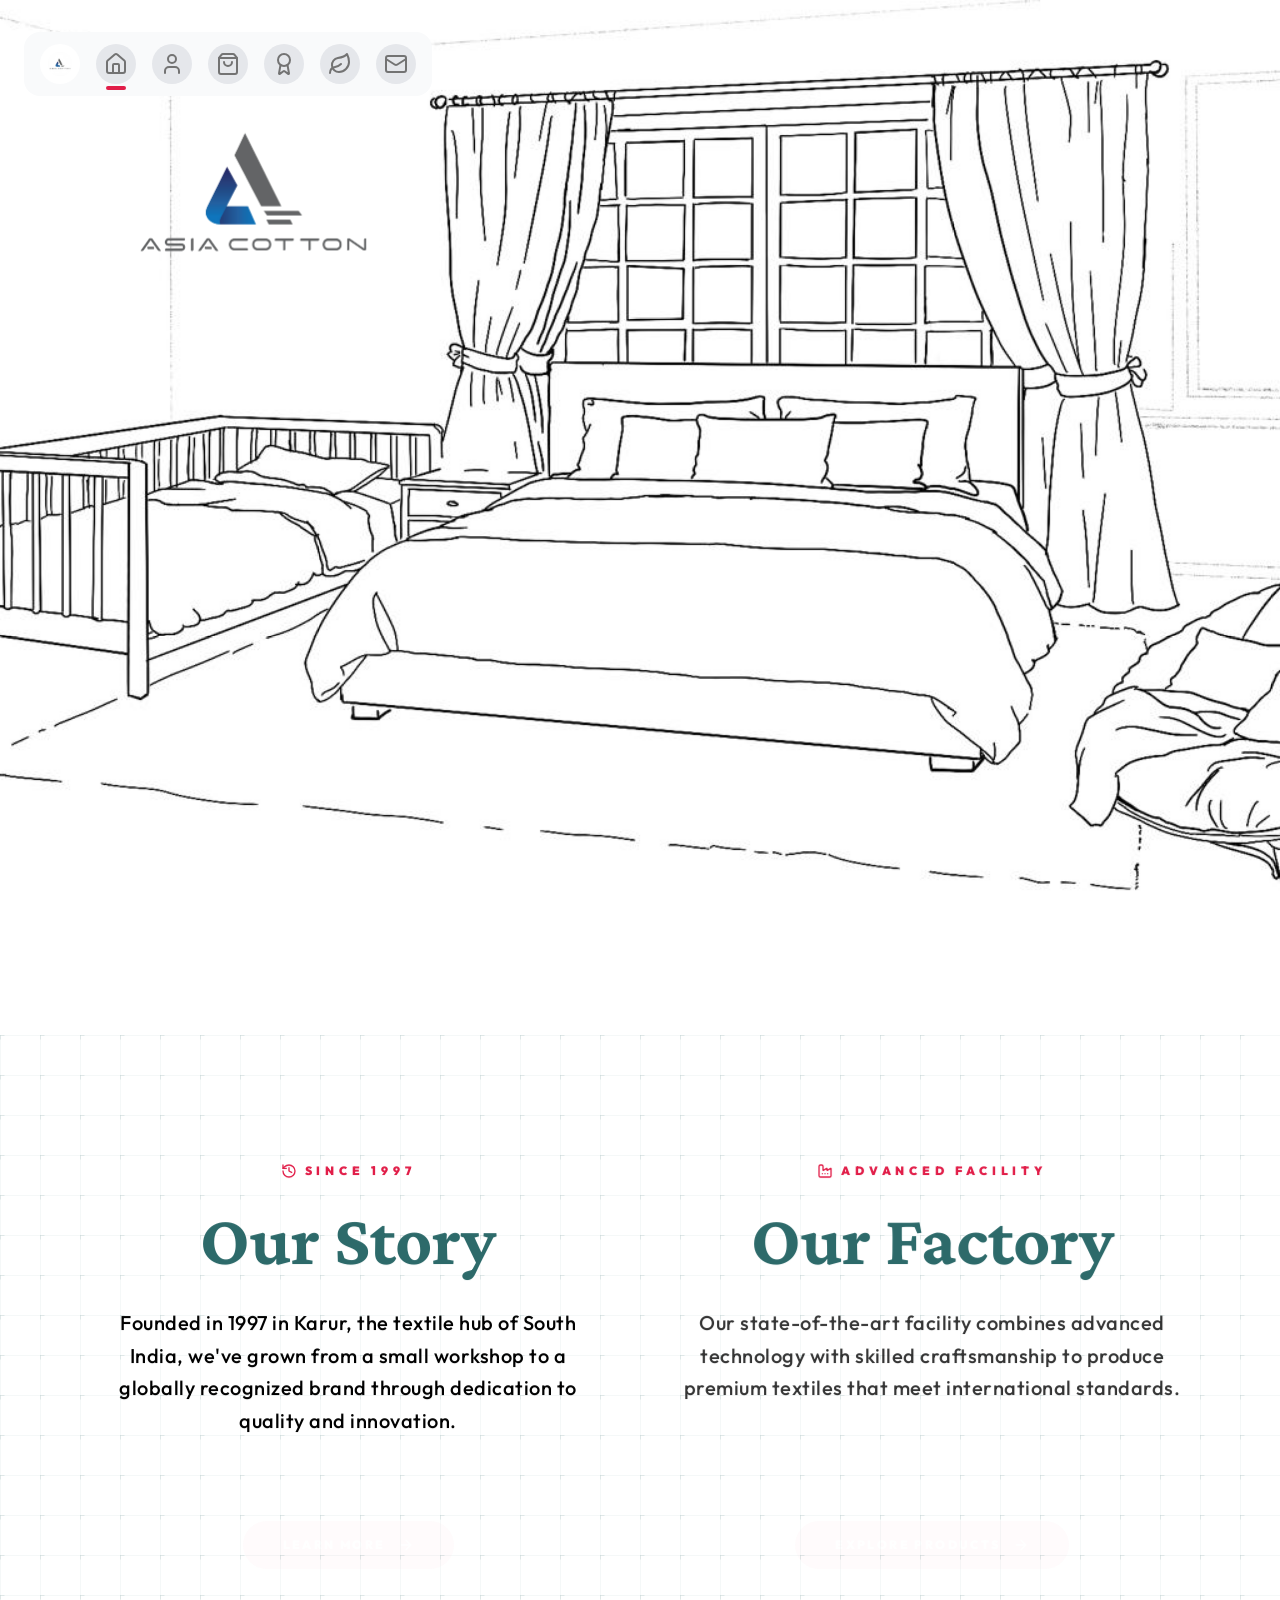
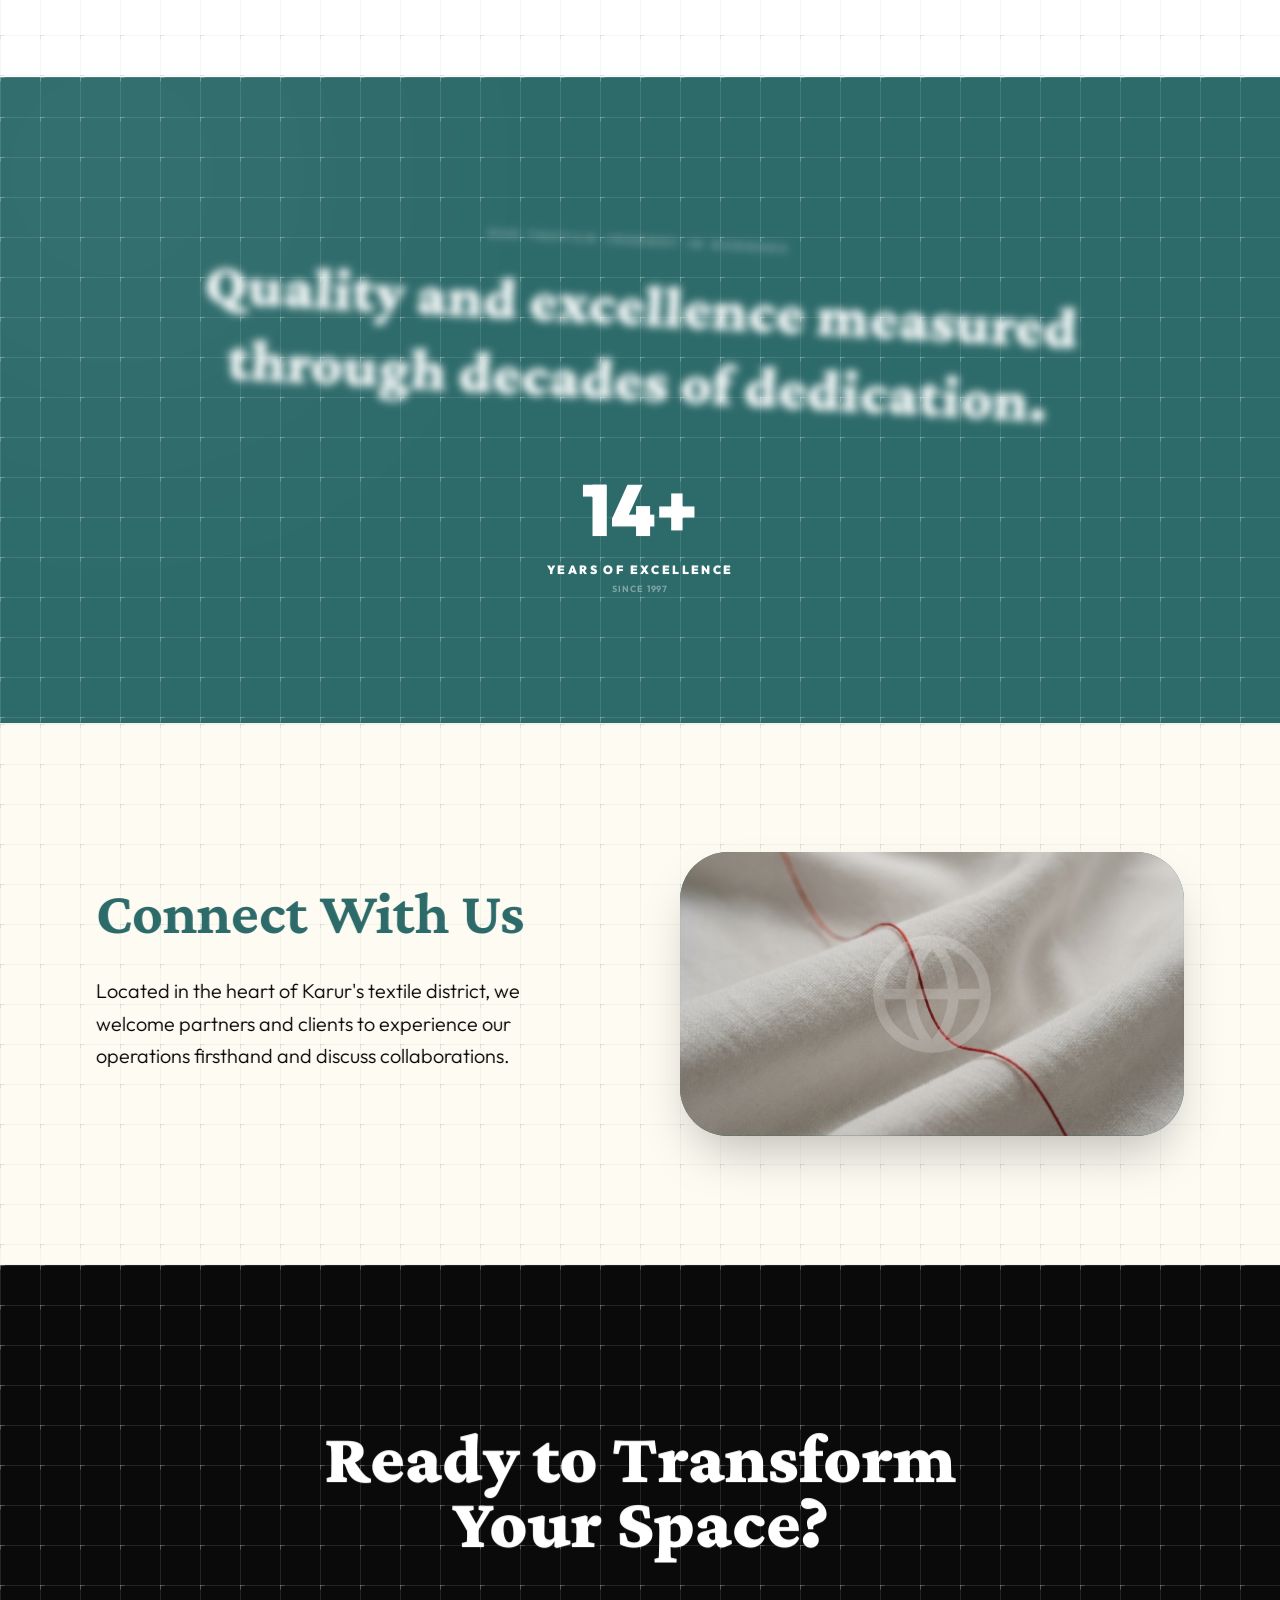
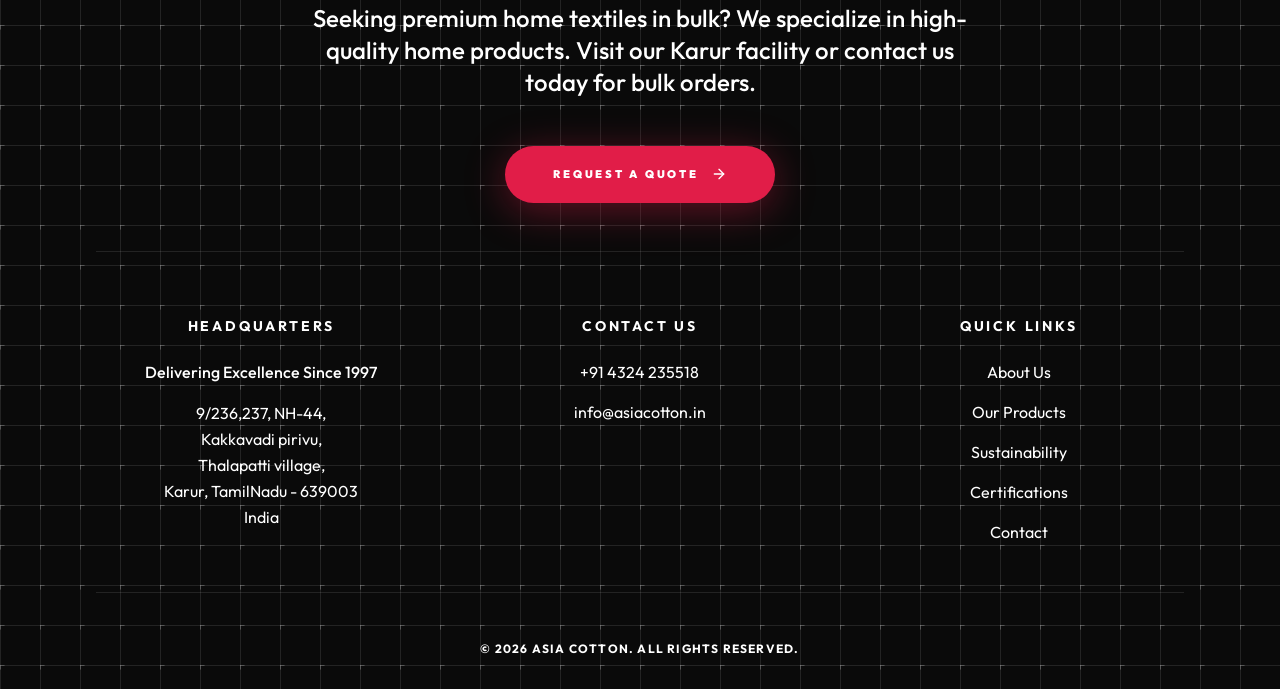
==== commit c0fff5ee: "Initialize project assets and inject main entry point into index.html" ====
--- a/index.html
+++ b/index.html
@@ -86,12 +86,14 @@
         function tryInject() {
           const host = document.getElementById(targetId);
           if (host && host.shadowRoot) {
-            if (host.shadowRoot.getElementById('leadsai-custom-style')) return true;
-            const style = document.createElement('style');
-            style.id = 'leadsai-custom-style';
-            style.textContent = styleContent;
-            host.shadowRoot.appendChild(style);
-            return true;
+            const styleEl = host.shadowRoot.querySelector('style');
+            if (styleEl) {
+              if (styleEl.textContent.includes('/* Custom Responsiveness Override */')) {
+                return true;
+              }
+              styleEl.textContent += '\n/* Custom Responsiveness Override */\n' + styleContent;
+              return true;
+            }
           }
           return false;
         }
@@ -128,8 +130,8 @@
         }, 15000);
       })();
     </script>
-    <script type="module" crossorigin src="./assets/index-CQq6g47L.js"></script>
-    <link rel="stylesheet" crossorigin href="./assets/index-CXwBLGd_.css">
+    <script type="module" crossorigin src="./assets/index-DWgN-9o_.js"></script>
+    <link rel="stylesheet" crossorigin href="./assets/index-BmwLQKYh.css">
   </head>
   <body class="bg-[#FDFCFB] text-[#1A1A1A]">
     <div id="root"></div>
--- a/assets/index-BmwLQKYh.css
+++ b/assets/index-BmwLQKYh.css
@@ -0,0 +1 @@
+@import"https://fonts.googleapis.com/css2?family=Caveat:wght@400..700&family=Playfair+Display:ital,wght@0,400..900;1,400..900&family=Inter:wght@100..900&display=swap";@layer components;@layer properties{@supports (((-webkit-hyphens:none)) and (not (margin-trim:inline))) or ((-moz-orient:inline) and (not (color:rgb(from red r g b)))){*,:before,:after,::backdrop{--tw-translate-x:0;--tw-translate-y:0;--tw-translate-z:0;--tw-scale-x:1;--tw-scale-y:1;--tw-scale-z:1;--tw-rotate-x:initial;--tw-rotate-y:initial;--tw-rotate-z:initial;--tw-skew-x:initial;--tw-skew-y:initial;--tw-space-y-reverse:0;--tw-space-x-reverse:0;--tw-border-style:solid;--tw-gradient-position:initial;--tw-gradient-from:#0000;--tw-gradient-via:#0000;--tw-gradient-to:#0000;--tw-gradient-stops:initial;--tw-gradient-via-stops:initial;--tw-gradient-from-position:0%;--tw-gradient-via-position:50%;--tw-gradient-to-position:100%;--tw-leading:initial;--tw-font-weight:initial;--tw-tracking:initial;--tw-shadow:0 0 #0000;--tw-shadow-color:initial;--tw-shadow-alpha:100%;--tw-inset-shadow:0 0 #0000;--tw-inset-shadow-color:initial;--tw-inset-shadow-alpha:100%;--tw-ring-color:initial;--tw-ring-shadow:0 0 #0000;--tw-inset-ring-color:initial;--tw-inset-ring-shadow:0 0 #0000;--tw-ring-inset:initial;--tw-ring-offset-width:0px;--tw-ring-offset-color:#fff;--tw-ring-offset-shadow:0 0 #0000;--tw-blur:initial;--tw-brightness:initial;--tw-contrast:initial;--tw-grayscale:initial;--tw-hue-rotate:initial;--tw-invert:initial;--tw-opacity:initial;--tw-saturate:initial;--tw-sepia:initial;--tw-drop-shadow:initial;--tw-drop-shadow-color:initial;--tw-drop-shadow-alpha:100%;--tw-drop-shadow-size:initial;--tw-backdrop-blur:initial;--tw-backdrop-brightness:initial;--tw-backdrop-contrast:initial;--tw-backdrop-grayscale:initial;--tw-backdrop-hue-rotate:initial;--tw-backdrop-invert:initial;--tw-backdrop-opacity:initial;--tw-backdrop-saturate:initial;--tw-backdrop-sepia:initial;--tw-duration:initial;--tw-ease:initial}}}@layer theme{:root,:host{--font-sans:ui-sans-serif,system-ui,sans-serif,"Apple Color Emoji","Segoe UI Emoji","Segoe UI Symbol","Noto Color Emoji";--font-serif:ui-serif,Georgia,Cambria,"Times New Roman",Times,serif;--font-mono:ui-monospace,SFMono-Regular,Menlo,Monaco,Consolas,"Liberation Mono","Courier New",monospace;--color-gray-50:oklch(98.5% .002 247.839);--color-gray-100:oklch(96.7% .003 264.542);--color-gray-200:oklch(92.8% .006 264.531);--color-gray-600:oklch(44.6% .03 256.802);--color-neutral-100:oklch(97% 0 0);--color-neutral-200:oklch(92.2% 0 0);--color-neutral-300:oklch(87% 0 0);--color-neutral-400:oklch(70.8% 0 0);--color-neutral-500:oklch(55.6% 0 0);--color-neutral-600:oklch(43.9% 0 0);--color-neutral-700:oklch(37.1% 0 0);--color-neutral-800:oklch(26.9% 0 0);--color-neutral-900:oklch(20.5% 0 0);--color-black:#000;--color-white:#fff;--spacing:.25rem;--container-xs:20rem;--container-sm:24rem;--container-md:28rem;--container-lg:32rem;--container-xl:36rem;--container-2xl:42rem;--container-4xl:56rem;--container-7xl:80rem;--text-xs:.75rem;--text-xs--line-height:calc(1/.75);--text-sm:.875rem;--text-sm--line-height:calc(1.25/.875);--text-base:1rem;--text-base--line-height: 1.5 ;--text-lg:1.125rem;--text-lg--line-height:calc(1.75/1.125);--text-xl:1.25rem;--text-xl--line-height:calc(1.75/1.25);--text-2xl:1.5rem;--text-2xl--line-height:calc(2/1.5);--text-3xl:1.875rem;--text-3xl--line-height: 1.2 ;--text-4xl:2.25rem;--text-4xl--line-height:calc(2.5/2.25);--text-5xl:3rem;--text-5xl--line-height:1;--text-6xl:3.75rem;--text-6xl--line-height:1;--text-7xl:4.5rem;--text-7xl--line-height:1;--text-8xl:6rem;--text-8xl--line-height:1;--font-weight-light:300;--font-weight-normal:400;--font-weight-medium:500;--font-weight-semibold:600;--font-weight-bold:700;--font-weight-extrabold:800;--font-weight-black:900;--tracking-tighter:-.05em;--tracking-tight:-.025em;--tracking-wide:.025em;--tracking-wider:.05em;--tracking-widest:.1em;--leading-tight:1.25;--leading-snug:1.375;--leading-relaxed:1.625;--radius-sm:.25rem;--radius-md:.375rem;--radius-lg:.5rem;--radius-xl:.75rem;--radius-2xl:1rem;--radius-3xl:1.5rem;--drop-shadow-sm:0 1px 2px #00000026;--drop-shadow-lg:0 4px 4px #00000026;--drop-shadow-2xl:0 25px 25px #00000026;--ease-out:cubic-bezier(0,0,.2,1);--ease-in-out:cubic-bezier(.4,0,.2,1);--animate-ping:ping 1s cubic-bezier(0,0,.2,1)infinite;--animate-pulse:pulse 2s cubic-bezier(.4,0,.6,1)infinite;--blur-sm:8px;--blur-md:12px;--blur-xl:24px;--blur-3xl:64px;--aspect-video:16/9;--default-transition-duration:.15s;--default-transition-timing-function:cubic-bezier(.4,0,.2,1);--default-font-family:var(--font-sans);--default-mono-font-family:var(--font-mono)}}@layer base{*,:after,:before,::backdrop{box-sizing:border-box;border:0 solid;margin:0;padding:0}::file-selector-button{box-sizing:border-box;border:0 solid;margin:0;padding:0}html,:host{-webkit-text-size-adjust:100%;tab-size:4;line-height:1.5;font-family:var(--default-font-family,ui-sans-serif,system-ui,sans-serif,"Apple Color Emoji","Segoe UI Emoji","Segoe UI Symbol","Noto Color Emoji");font-feature-settings:var(--default-font-feature-settings,normal);font-variation-settings:var(--default-font-variation-settings,normal);-webkit-tap-highlight-color:transparent}hr{height:0;color:inherit;border-top-width:1px}abbr:where([title]){-webkit-text-decoration:underline dotted;text-decoration:underline dotted}h1,h2,h3,h4,h5,h6{font-size:inherit;font-weight:inherit}a{color:inherit;-webkit-text-decoration:inherit;text-decoration:inherit}b,strong{font-weight:bolder}code,kbd,samp,pre{font-family:var(--default-mono-font-family,ui-monospace,SFMono-Regular,Menlo,Monaco,Consolas,"Liberation Mono","Courier New",monospace);font-feature-settings:var(--default-mono-font-feature-settings,normal);font-variation-settings:var(--default-mono-font-variation-settings,normal);font-size:1em}small{font-size:80%}sub,sup{vertical-align:baseline;font-size:75%;line-height:0;position:relative}sub{bottom:-.25em}sup{top:-.5em}table{text-indent:0;border-color:inherit;border-collapse:collapse}:-moz-focusring{outline:auto}progress{vertical-align:baseline}summary{display:list-item}ol,ul,menu{list-style:none}img,svg,video,canvas,audio,iframe,embed,object{vertical-align:middle;display:block}img,video{max-width:100%;height:auto}button,input,select,optgroup,textarea{font:inherit;font-feature-settings:inherit;font-variation-settings:inherit;letter-spacing:inherit;color:inherit;opacity:1;background-color:#0000;border-radius:0}::file-selector-button{font:inherit;font-feature-settings:inherit;font-variation-settings:inherit;letter-spacing:inherit;color:inherit;opacity:1;background-color:#0000;border-radius:0}:where(select:is([multiple],[size])) optgroup{font-weight:bolder}:where(select:is([multiple],[size])) optgroup option{padding-inline-start:20px}::file-selector-button{margin-inline-end:4px}::placeholder{opacity:1}@supports (not ((-webkit-appearance:-apple-pay-button))) or (contain-intrinsic-size:1px){::placeholder{color:currentColor}@supports (color:color-mix(in lab,red,red)){::placeholder{color:color-mix(in oklab,currentcolor 50%,transparent)}}}textarea{resize:vertical}::-webkit-search-decoration{-webkit-appearance:none}::-webkit-date-and-time-value{min-height:1lh;text-align:inherit}::-webkit-datetime-edit{display:inline-flex}::-webkit-datetime-edit-fields-wrapper{padding:0}::-webkit-datetime-edit{padding-block:0}::-webkit-datetime-edit-year-field{padding-block:0}::-webkit-datetime-edit-month-field{padding-block:0}::-webkit-datetime-edit-day-field{padding-block:0}::-webkit-datetime-edit-hour-field{padding-block:0}::-webkit-datetime-edit-minute-field{padding-block:0}::-webkit-datetime-edit-second-field{padding-block:0}::-webkit-datetime-edit-millisecond-field{padding-block:0}::-webkit-datetime-edit-meridiem-field{padding-block:0}::-webkit-calendar-picker-indicator{line-height:1}:-moz-ui-invalid{box-shadow:none}button,input:where([type=button],[type=reset],[type=submit]){appearance:button}::file-selector-button{appearance:button}::-webkit-inner-spin-button{height:auto}::-webkit-outer-spin-button{height:auto}[hidden]:where(:not([hidden=until-found])){display:none!important}}@layer utilities{.pointer-events-auto{pointer-events:auto}.pointer-events-none{pointer-events:none}.visible{visibility:visible}.absolute{position:absolute}.fixed{position:fixed}.relative{position:relative}.sticky{position:sticky}.inset-0{inset:calc(var(--spacing)*0)}.inset-x-0{inset-inline:calc(var(--spacing)*0)}.-top-24{top:calc(var(--spacing)*-24)}.top-0{top:calc(var(--spacing)*0)}.top-1\/2{top:50%}.top-1\/4{top:25%}.top-3{top:calc(var(--spacing)*3)}.top-6{top:calc(var(--spacing)*6)}.top-8{top:calc(var(--spacing)*8)}.top-24{top:calc(var(--spacing)*24)}.top-40{top:calc(var(--spacing)*40)}.top-\[-10\%\]{top:-10%}.top-full{top:100%}.-right-20{right:calc(var(--spacing)*-20)}.right-0{right:calc(var(--spacing)*0)}.right-3{right:calc(var(--spacing)*3)}.right-4{right:calc(var(--spacing)*4)}.right-6{right:calc(var(--spacing)*6)}.right-\[-15\%\]{right:-15%}.-bottom-1\.5{bottom:calc(var(--spacing)*-1.5)}.bottom-4{bottom:calc(var(--spacing)*4)}.bottom-6{bottom:calc(var(--spacing)*6)}.bottom-10{bottom:calc(var(--spacing)*10)}.bottom-24{bottom:calc(var(--spacing)*24)}.bottom-\[-10\%\]{bottom:-10%}.bottom-\[20\%\]{bottom:20%}.bottom-\[98\%\]{bottom:98%}.bottom-\[210px\]{bottom:210px}.-left-20{left:calc(var(--spacing)*-20)}.left-0{left:calc(var(--spacing)*0)}.left-1\/2{left:50%}.left-3{left:calc(var(--spacing)*3)}.left-8{left:calc(var(--spacing)*8)}.left-12{left:calc(var(--spacing)*12)}.left-\[-15\%\]{left:-15%}.left-\[24vw\]{left:24vw}.z-0{z-index:0}.z-10{z-index:10}.z-20{z-index:20}.z-30{z-index:30}.z-40{z-index:40}.z-50{z-index:50}.z-\[2\]{z-index:2}.z-\[3\]{z-index:3}.z-\[5\]{z-index:5}.z-\[6\]{z-index:6}.z-\[60\]{z-index:60}.z-\[80\]{z-index:80}.z-\[90\]{z-index:90}.z-\[95\]{z-index:95}.z-\[100\]{z-index:100}.z-\[2000\]{z-index:2000}.z-\[3000\]{z-index:3000}.z-\[4000\]{z-index:4000}.z-\[9999\]{z-index:9999}.z-\[99999\]{z-index:99999}.container{width:100%}@media(min-width:40rem){.container{max-width:40rem}}@media(min-width:48rem){.container{max-width:48rem}}@media(min-width:64rem){.container{max-width:64rem}}@media(min-width:80rem){.container{max-width:80rem}}@media(min-width:96rem){.container{max-width:96rem}}.m-0{margin:calc(var(--spacing)*0)}.m-auto{margin:auto}.mx-auto{margin-inline:auto}.my-5{margin-block:calc(var(--spacing)*5)}.my-6{margin-block:calc(var(--spacing)*6)}.my-8{margin-block:calc(var(--spacing)*8)}.my-auto{margin-block:auto}.mt-0{margin-top:calc(var(--spacing)*0)}.mt-2{margin-top:calc(var(--spacing)*2)}.mt-2\.5{margin-top:calc(var(--spacing)*2.5)}.mt-3{margin-top:calc(var(--spacing)*3)}.mt-4{margin-top:calc(var(--spacing)*4)}.mt-6{margin-top:calc(var(--spacing)*6)}.mt-8{margin-top:calc(var(--spacing)*8)}.mr-1{margin-right:calc(var(--spacing)*1)}.mr-4{margin-right:calc(var(--spacing)*4)}.mb-0\.5{margin-bottom:calc(var(--spacing)*.5)}.mb-1{margin-bottom:calc(var(--spacing)*1)}.mb-1\.5{margin-bottom:calc(var(--spacing)*1.5)}.mb-2{margin-bottom:calc(var(--spacing)*2)}.mb-3{margin-bottom:calc(var(--spacing)*3)}.mb-4{margin-bottom:calc(var(--spacing)*4)}.mb-6{margin-bottom:calc(var(--spacing)*6)}.mb-8{margin-bottom:calc(var(--spacing)*8)}.mb-10{margin-bottom:calc(var(--spacing)*10)}.mb-12{margin-bottom:calc(var(--spacing)*12)}.mb-16{margin-bottom:calc(var(--spacing)*16)}.ml-1{margin-left:calc(var(--spacing)*1)}.ml-auto{margin-left:auto}.box-border{box-sizing:border-box}.block{display:block}.flex{display:flex}.grid{display:grid}.hidden{display:none}.inline{display:inline}.inline-block{display:inline-block}.inline-flex{display:inline-flex}.aspect-\[4\/5\]{aspect-ratio:4/5}.aspect-square{aspect-ratio:1}.aspect-video{aspect-ratio:var(--aspect-video)}.\!h-auto{height:auto!important}.h-0\.5{height:calc(var(--spacing)*.5)}.h-1{height:calc(var(--spacing)*1)}.h-1\.5{height:calc(var(--spacing)*1.5)}.h-2{height:calc(var(--spacing)*2)}.h-4{height:calc(var(--spacing)*4)}.h-5{height:calc(var(--spacing)*5)}.h-6{height:calc(var(--spacing)*6)}.h-8{height:calc(var(--spacing)*8)}.h-10{height:calc(var(--spacing)*10)}.h-11{height:calc(var(--spacing)*11)}.h-14{height:calc(var(--spacing)*14)}.h-16{height:calc(var(--spacing)*16)}.h-20{height:calc(var(--spacing)*20)}.h-24{height:calc(var(--spacing)*24)}.h-32{height:calc(var(--spacing)*32)}.h-36{height:calc(var(--spacing)*36)}.h-52{height:calc(var(--spacing)*52)}.h-56{height:calc(var(--spacing)*56)}.h-80{height:calc(var(--spacing)*80)}.h-96{height:calc(var(--spacing)*96)}.h-\[1\.5em\]{height:1.5em}.h-\[1px\]{height:1px}.h-\[2px\]{height:2px}.h-\[3px\]{height:3px}.h-\[4\.5em\]{height:4.5em}.h-\[4px\]{height:4px}.h-\[14px\]{height:14px}.h-\[60vw\]{height:60vw}.h-\[65vh\]{height:65vh}.h-\[80px\]{height:80px}.h-\[80vw\]{height:80vw}.h-\[90px\]{height:90px}.h-\[92dvh\]{height:92dvh}.h-\[92vh\]{height:92vh}.h-\[100dvh\]{height:100dvh}.h-\[115vh\]{height:115vh}.h-\[180px\]{height:180px}.h-\[200px\]{height:200px}.h-auto{height:auto}.h-full{height:100%}.h-px{height:1px}.h-screen{height:100vh}.max-h-\[140px\]{max-height:140px}.max-h-full{max-height:100%}.min-h-0{min-height:calc(var(--spacing)*0)}.min-h-\[160px\]{min-height:160px}.min-h-\[240px\]{min-height:240px}.min-h-\[300px\]{min-height:300px}.min-h-\[auto\]{min-height:auto}.min-h-full{min-height:100%}.min-h-screen{min-height:100vh}.w-1\.5{width:calc(var(--spacing)*1.5)}.w-1\/2{width:50%}.w-2{width:calc(var(--spacing)*2)}.w-2\/5{width:40%}.w-3\/5{width:60%}.w-4{width:calc(var(--spacing)*4)}.w-5{width:calc(var(--spacing)*5)}.w-6{width:calc(var(--spacing)*6)}.w-8{width:calc(var(--spacing)*8)}.w-10{width:calc(var(--spacing)*10)}.w-11{width:calc(var(--spacing)*11)}.w-12{width:calc(var(--spacing)*12)}.w-14{width:calc(var(--spacing)*14)}.w-16{width:calc(var(--spacing)*16)}.w-20{width:calc(var(--spacing)*20)}.w-24{width:calc(var(--spacing)*24)}.w-32{width:calc(var(--spacing)*32)}.w-36{width:calc(var(--spacing)*36)}.w-40{width:calc(var(--spacing)*40)}.w-60{width:calc(var(--spacing)*60)}.w-80{width:calc(var(--spacing)*80)}.w-96{width:calc(var(--spacing)*96)}.w-\[1\.5em\]{width:1.5em}.w-\[1\.5px\]{width:1.5px}.w-\[1px\]{width:1px}.w-\[2px\]{width:2px}.w-\[4\.5em\]{width:4.5em}.w-\[4px\]{width:4px}.w-\[40\%\]{width:40%}.w-\[42vw\]{width:42vw}.w-\[45\%\]{width:45%}.w-\[45px\]{width:45px}.w-\[50\%\]{width:50%}.w-\[55\%\]{width:55%}.w-\[60\%\]{width:60%}.w-\[80vw\]{width:80vw}.w-\[98vw\]{width:98vw}.w-\[100px\]{width:100px}.w-\[130px\]{width:130px}.w-\[180px\]{width:180px}.w-auto{width:auto}.w-fit{width:fit-content}.w-full{width:100%}.w-screen{width:100vw}.max-w-2xl{max-width:var(--container-2xl)}.max-w-4xl{max-width:var(--container-4xl)}.max-w-7xl{max-width:var(--container-7xl)}.max-w-\[120px\]{max-width:120px}.max-w-\[200px\]{max-width:200px}.max-w-\[280px\]{max-width:280px}.max-w-\[1600px\]{max-width:1600px}.max-w-\[1800px\]{max-width:1800px}.max-w-full{max-width:100%}.max-w-lg{max-width:var(--container-lg)}.max-w-md{max-width:var(--container-md)}.max-w-sm{max-width:var(--container-sm)}.max-w-xl{max-width:var(--container-xl)}.max-w-xs{max-width:var(--container-xs)}.min-w-\[280px\]{min-width:280px}.flex-1{flex:1}.flex-shrink-0,.shrink-0{flex-shrink:0}.flex-grow{flex-grow:1}.origin-\[80\%_50\%\]{transform-origin:80%}.origin-\[100\%_100\%\]{transform-origin:100% 100%}.origin-bottom{transform-origin:bottom}.origin-center{transform-origin:50%}.origin-top{transform-origin:top}.-translate-x-1\/2{--tw-translate-x: -50% ;translate:var(--tw-translate-x)var(--tw-translate-y)}.translate-x-0{--tw-translate-x:calc(var(--spacing)*0);translate:var(--tw-translate-x)var(--tw-translate-y)}.translate-x-1\.5{--tw-translate-x:calc(var(--spacing)*1.5);translate:var(--tw-translate-x)var(--tw-translate-y)}.translate-x-\[-10px\]{--tw-translate-x:-10px;translate:var(--tw-translate-x)var(--tw-translate-y)}.-translate-y-1\/2{--tw-translate-y: -50% ;translate:var(--tw-translate-x)var(--tw-translate-y)}.translate-y-0{--tw-translate-y:calc(var(--spacing)*0);translate:var(--tw-translate-x)var(--tw-translate-y)}.translate-y-4{--tw-translate-y:calc(var(--spacing)*4);translate:var(--tw-translate-x)var(--tw-translate-y)}.scale-90{--tw-scale-x:90%;--tw-scale-y:90%;--tw-scale-z:90%;scale:var(--tw-scale-x)var(--tw-scale-y)}.scale-\[0\.55\]{scale:.55}.rotate-\[15deg\]{rotate:15deg}.rotate-y-12{--tw-rotate-y:rotateY(12deg);transform:var(--tw-rotate-x,)var(--tw-rotate-y,)var(--tw-rotate-z,)var(--tw-skew-x,)var(--tw-skew-y,)}.transform{transform:var(--tw-rotate-x,)var(--tw-rotate-y,)var(--tw-rotate-z,)var(--tw-skew-x,)var(--tw-skew-y,)}.transform-gpu{transform:translateZ(0)var(--tw-rotate-x,)var(--tw-rotate-y,)var(--tw-rotate-z,)var(--tw-skew-x,)var(--tw-skew-y,)}.animate-ping{animation:var(--animate-ping)}.animate-pulse{animation:var(--animate-pulse)}.cursor-default{cursor:default}.cursor-none{cursor:none}.cursor-pointer{cursor:pointer}.cursor-zoom-in{cursor:zoom-in}.touch-none{touch-action:none}.resize{resize:both}.list-none{list-style-type:none}.grid-cols-1{grid-template-columns:repeat(1,minmax(0,1fr))}.grid-cols-2{grid-template-columns:repeat(2,minmax(0,1fr))}.flex-col{flex-direction:column}.flex-row{flex-direction:row}.flex-row-reverse{flex-direction:row-reverse}.flex-wrap{flex-wrap:wrap}.items-center{align-items:center}.items-end{align-items:flex-end}.items-start{align-items:flex-start}.justify-between{justify-content:space-between}.justify-center{justify-content:center}.justify-end{justify-content:flex-end}.justify-start{justify-content:flex-start}.gap-0\.5{gap:calc(var(--spacing)*.5)}.gap-1\.5{gap:calc(var(--spacing)*1.5)}.gap-2{gap:calc(var(--spacing)*2)}.gap-3{gap:calc(var(--spacing)*3)}.gap-4{gap:calc(var(--spacing)*4)}.gap-5{gap:calc(var(--spacing)*5)}.gap-6{gap:calc(var(--spacing)*6)}.gap-8{gap:calc(var(--spacing)*8)}.gap-10{gap:calc(var(--spacing)*10)}.gap-12{gap:calc(var(--spacing)*12)}.gap-\[3em\]{gap:3em}:where(.space-y-0>:not(:last-child)){--tw-space-y-reverse:0;margin-block-start:calc(calc(var(--spacing)*0)*var(--tw-space-y-reverse));margin-block-end:calc(calc(var(--spacing)*0)*calc(1 - var(--tw-space-y-reverse)))}:where(.space-y-0\.5>:not(:last-child)){--tw-space-y-reverse:0;margin-block-start:calc(calc(var(--spacing)*.5)*var(--tw-space-y-reverse));margin-block-end:calc(calc(var(--spacing)*.5)*calc(1 - var(--tw-space-y-reverse)))}:where(.space-y-1>:not(:last-child)){--tw-space-y-reverse:0;margin-block-start:calc(calc(var(--spacing)*1)*var(--tw-space-y-reverse));margin-block-end:calc(calc(var(--spacing)*1)*calc(1 - var(--tw-space-y-reverse)))}:where(.space-y-2>:not(:last-child)){--tw-space-y-reverse:0;margin-block-start:calc(calc(var(--spacing)*2)*var(--tw-space-y-reverse));margin-block-end:calc(calc(var(--spacing)*2)*calc(1 - var(--tw-space-y-reverse)))}:where(.space-y-3>:not(:last-child)){--tw-space-y-reverse:0;margin-block-start:calc(calc(var(--spacing)*3)*var(--tw-space-y-reverse));margin-block-end:calc(calc(var(--spacing)*3)*calc(1 - var(--tw-space-y-reverse)))}:where(.space-y-4>:not(:last-child)){--tw-space-y-reverse:0;margin-block-start:calc(calc(var(--spacing)*4)*var(--tw-space-y-reverse));margin-block-end:calc(calc(var(--spacing)*4)*calc(1 - var(--tw-space-y-reverse)))}:where(.space-y-5>:not(:last-child)){--tw-space-y-reverse:0;margin-block-start:calc(calc(var(--spacing)*5)*var(--tw-space-y-reverse));margin-block-end:calc(calc(var(--spacing)*5)*calc(1 - var(--tw-space-y-reverse)))}:where(.space-y-6>:not(:last-child)){--tw-space-y-reverse:0;margin-block-start:calc(calc(var(--spacing)*6)*var(--tw-space-y-reverse));margin-block-end:calc(calc(var(--spacing)*6)*calc(1 - var(--tw-space-y-reverse)))}:where(.space-y-12>:not(:last-child)){--tw-space-y-reverse:0;margin-block-start:calc(calc(var(--spacing)*12)*var(--tw-space-y-reverse));margin-block-end:calc(calc(var(--spacing)*12)*calc(1 - var(--tw-space-y-reverse)))}:where(.space-x-1>:not(:last-child)){--tw-space-x-reverse:0;margin-inline-start:calc(calc(var(--spacing)*1)*var(--tw-space-x-reverse));margin-inline-end:calc(calc(var(--spacing)*1)*calc(1 - var(--tw-space-x-reverse)))}.gap-y-2{row-gap:calc(var(--spacing)*2)}.gap-y-4{row-gap:calc(var(--spacing)*4)}.self-start{align-self:flex-start}.overflow-hidden{overflow:hidden}.overflow-visible{overflow:visible}.overflow-x-hidden{overflow-x:hidden}.overflow-x-visible{overflow-x:visible}.overflow-y-auto{overflow-y:auto}.overscroll-none{overscroll-behavior:none}.\!rounded-\[20px\]{border-radius:20px!important}.\!rounded-\[24px\]{border-radius:24px!important}.rounded{border-radius:.25rem}.rounded-2xl{border-radius:var(--radius-2xl)}.rounded-3xl{border-radius:var(--radius-3xl)}.rounded-\[1\.5rem\]{border-radius:1.5rem}.rounded-\[1\.25em\]{border-radius:1.25em}.rounded-\[2rem\]{border-radius:2rem}.rounded-\[3rem\]{border-radius:3rem}.rounded-\[20px\]{border-radius:20px}.rounded-\[40px\]{border-radius:40px}.rounded-full{border-radius:3.40282e38px}.rounded-lg{border-radius:var(--radius-lg)}.rounded-md{border-radius:var(--radius-md)}.rounded-sm{border-radius:var(--radius-sm)}.rounded-xl{border-radius:var(--radius-xl)}.rounded-tl-\[8px\]{border-top-left-radius:8px}.rounded-tr-\[8px\]{border-top-right-radius:8px}.rounded-tr-\[12px\]{border-top-right-radius:12px}.rounded-br-\[12px\]{border-bottom-right-radius:12px}.rounded-bl-\[12px\]{border-bottom-left-radius:12px}.border{border-style:var(--tw-border-style);border-width:1px}.border-2{border-style:var(--tw-border-style);border-width:2px}.border-y{border-block-style:var(--tw-border-style);border-block-width:1px}.border-t{border-top-style:var(--tw-border-style);border-top-width:1px}.border-r{border-right-style:var(--tw-border-style);border-right-width:1px}.border-r-2{border-right-style:var(--tw-border-style);border-right-width:2px}.border-b{border-bottom-style:var(--tw-border-style);border-bottom-width:1px}.border-l{border-left-style:var(--tw-border-style);border-left-width:1px}.border-l-0{border-left-style:var(--tw-border-style);border-left-width:0}.border-l-2{border-left-style:var(--tw-border-style);border-left-width:2px}.border-l-4{border-left-style:var(--tw-border-style);border-left-width:4px}.border-none{--tw-border-style:none;border-style:none}.border-\[\#2D6A6A\]\/5{border-color:#2d6a6a0d}.border-\[\#2D6A6A\]\/10{border-color:#2d6a6a1a}.border-\[\#3B6790\]\/30{border-color:#3b67904d}.border-\[\#E11D48\]{border-color:#e11d48}.border-\[\#E11D48\]\/30{border-color:#e11d484d}.border-black\/5{border-color:#0000000d}@supports (color:color-mix(in lab,red,red)){.border-black\/5{border-color:color-mix(in oklab,var(--color-black)5%,transparent)}}.border-black\/10{border-color:#0000001a}@supports (color:color-mix(in lab,red,red)){.border-black\/10{border-color:color-mix(in oklab,var(--color-black)10%,transparent)}}.border-black\/\[0\.03\]{border-color:#00000008}@supports (color:color-mix(in lab,red,red)){.border-black\/\[0\.03\]{border-color:color-mix(in oklab,var(--color-black)3%,transparent)}}.border-gray-200{border-color:var(--color-gray-200)}.border-neutral-100{border-color:var(--color-neutral-100)}.border-neutral-200{border-color:var(--color-neutral-200)}.border-transparent{border-color:#0000}.border-white\/5{border-color:#ffffff0d}@supports (color:color-mix(in lab,red,red)){.border-white\/5{border-color:color-mix(in oklab,var(--color-white)5%,transparent)}}.border-white\/10{border-color:#ffffff1a}@supports (color:color-mix(in lab,red,red)){.border-white\/10{border-color:color-mix(in oklab,var(--color-white)10%,transparent)}}.border-white\/20{border-color:#fff3}@supports (color:color-mix(in lab,red,red)){.border-white\/20{border-color:color-mix(in oklab,var(--color-white)20%,transparent)}}.bg-\[\#0A0103\]\/98{background-color:#0a0103fa}.bg-\[\#0a0a0a\]{background-color:#0a0a0a}.bg-\[\#2D6A6A\]{background-color:#2d6a6a}.bg-\[\#3B6790\]\/20{background-color:#3b679033}.bg-\[\#6a6664\]{background-color:#6a6664}.bg-\[\#6a6664\]\/20{background-color:#6a666433}.bg-\[\#6a6664\]\/50{background-color:#6a666480}.bg-\[\#6a6664\]\/60{background-color:#6a666499}.bg-\[\#6a6664\]\/95{background-color:#6a6664f2}.bg-\[\#881337\]\/25{background-color:#88133740}.bg-\[\#A3A3A3\]{background-color:#a3a3a3}.bg-\[\#E11D48\]{background-color:#e11d48}.bg-\[\#E11D48\]\/15{background-color:#e11d4826}.bg-\[\#F9FAFB\]{background-color:#f9fafb}.bg-\[\#FDFBF2\]{background-color:#fdfbf2}.bg-\[\#FDFCF0\]{background-color:#fdfcf0}.bg-\[\#FDFCF0\]\/50{background-color:#fdfcf080}.bg-\[\#FDFCFB\]{background-color:#fdfcfb}.bg-\[\#FEDC56\]{background-color:#fedc56}.bg-\[hsla\(0\,0\%\,100\%\,0\.15\)\]{background-color:#ffffff26}.bg-black{background-color:var(--color-black)}.bg-black\/10{background-color:#0000001a}@supports (color:color-mix(in lab,red,red)){.bg-black\/10{background-color:color-mix(in oklab,var(--color-black)10%,transparent)}}.bg-black\/20{background-color:#0003}@supports (color:color-mix(in lab,red,red)){.bg-black\/20{background-color:color-mix(in oklab,var(--color-black)20%,transparent)}}.bg-current{background-color:currentColor}.bg-gray-50{background-color:var(--color-gray-50)}.bg-gray-100{background-color:var(--color-gray-100)}.bg-gray-200{background-color:var(--color-gray-200)}.bg-transparent{background-color:#0000}.bg-white{background-color:var(--color-white)}.bg-white\/5{background-color:#ffffff0d}@supports (color:color-mix(in lab,red,red)){.bg-white\/5{background-color:color-mix(in oklab,var(--color-white)5%,transparent)}}.bg-white\/10{background-color:#ffffff1a}@supports (color:color-mix(in lab,red,red)){.bg-white\/10{background-color:color-mix(in oklab,var(--color-white)10%,transparent)}}.bg-white\/40{background-color:#fff6}@supports (color:color-mix(in lab,red,red)){.bg-white\/40{background-color:color-mix(in oklab,var(--color-white)40%,transparent)}}.bg-white\/70{background-color:#ffffffb3}@supports (color:color-mix(in lab,red,red)){.bg-white\/70{background-color:color-mix(in oklab,var(--color-white)70%,transparent)}}.bg-white\/95{background-color:#fffffff2}@supports (color:color-mix(in lab,red,red)){.bg-white\/95{background-color:color-mix(in oklab,var(--color-white)95%,transparent)}}.bg-white\/\[0\.02\]{background-color:#ffffff05}@supports (color:color-mix(in lab,red,red)){.bg-white\/\[0\.02\]{background-color:color-mix(in oklab,var(--color-white)2%,transparent)}}.bg-gradient-to-b{--tw-gradient-position:to bottom in oklab;background-image:linear-gradient(var(--tw-gradient-stops))}.bg-gradient-to-r{--tw-gradient-position:to right in oklab;background-image:linear-gradient(var(--tw-gradient-stops))}.bg-gradient-to-t{--tw-gradient-position:to top in oklab;background-image:linear-gradient(var(--tw-gradient-stops))}.bg-\[linear-gradient\(to_bottom\,var\(--tw-gradient-stops\)\)\]{background-image:linear-gradient(to bottom,var(--tw-gradient-stops))}.from-\[\#3B6790\]{--tw-gradient-from:#3b6790;--tw-gradient-stops:var(--tw-gradient-via-stops,var(--tw-gradient-position),var(--tw-gradient-from)var(--tw-gradient-from-position),var(--tw-gradient-to)var(--tw-gradient-to-position))}.from-\[\#E11D48\]{--tw-gradient-from:#e11d48;--tw-gradient-stops:var(--tw-gradient-via-stops,var(--tw-gradient-position),var(--tw-gradient-from)var(--tw-gradient-from-position),var(--tw-gradient-to)var(--tw-gradient-to-position))}.from-\[\#E11D48\]\/10{--tw-gradient-from:oklab(58.5838% .211667 .0670822/.1);--tw-gradient-stops:var(--tw-gradient-via-stops,var(--tw-gradient-position),var(--tw-gradient-from)var(--tw-gradient-from-position),var(--tw-gradient-to)var(--tw-gradient-to-position))}.from-transparent{--tw-gradient-from:transparent;--tw-gradient-stops:var(--tw-gradient-via-stops,var(--tw-gradient-position),var(--tw-gradient-from)var(--tw-gradient-from-position),var(--tw-gradient-to)var(--tw-gradient-to-position))}.from-white{--tw-gradient-from:var(--color-white);--tw-gradient-stops:var(--tw-gradient-via-stops,var(--tw-gradient-position),var(--tw-gradient-from)var(--tw-gradient-from-position),var(--tw-gradient-to)var(--tw-gradient-to-position))}.from-white\/5{--tw-gradient-from:#ffffff0d}@supports (color:color-mix(in lab,red,red)){.from-white\/5{--tw-gradient-from:color-mix(in oklab,var(--color-white)5%,transparent)}}.from-white\/5{--tw-gradient-stops:var(--tw-gradient-via-stops,var(--tw-gradient-position),var(--tw-gradient-from)var(--tw-gradient-from-position),var(--tw-gradient-to)var(--tw-gradient-to-position))}.from-\[0\%\]{--tw-gradient-from-position:0%}.via-\[\#3B6790\]\/50{--tw-gradient-via:oklab(50.0492% -.0305214 -.0762001/.5);--tw-gradient-via-stops:var(--tw-gradient-position),var(--tw-gradient-from)var(--tw-gradient-from-position),var(--tw-gradient-via)var(--tw-gradient-via-position),var(--tw-gradient-to)var(--tw-gradient-to-position);--tw-gradient-stops:var(--tw-gradient-via-stops)}.via-neutral-100{--tw-gradient-via:var(--color-neutral-100);--tw-gradient-via-stops:var(--tw-gradient-position),var(--tw-gradient-from)var(--tw-gradient-from-position),var(--tw-gradient-via)var(--tw-gradient-via-position),var(--tw-gradient-to)var(--tw-gradient-to-position);--tw-gradient-stops:var(--tw-gradient-via-stops)}.via-\[10\%\]{--tw-gradient-via-position:10%}.to-\[\#9F1239\]{--tw-gradient-to:#9f1239;--tw-gradient-stops:var(--tw-gradient-via-stops,var(--tw-gradient-position),var(--tw-gradient-from)var(--tw-gradient-from-position),var(--tw-gradient-to)var(--tw-gradient-to-position))}.to-\[\#881337\]\/5{--tw-gradient-to:oklab(41.0326% .147763 .0267779/.05);--tw-gradient-stops:var(--tw-gradient-via-stops,var(--tw-gradient-position),var(--tw-gradient-from)var(--tw-gradient-from-position),var(--tw-gradient-to)var(--tw-gradient-to-position))}.to-transparent{--tw-gradient-to:transparent;--tw-gradient-stops:var(--tw-gradient-via-stops,var(--tw-gradient-position),var(--tw-gradient-from)var(--tw-gradient-from-position),var(--tw-gradient-to)var(--tw-gradient-to-position))}.to-white\/60{--tw-gradient-to:#fff9}@supports (color:color-mix(in lab,red,red)){.to-white\/60{--tw-gradient-to:color-mix(in oklab,var(--color-white)60%,transparent)}}.to-white\/60{--tw-gradient-stops:var(--tw-gradient-via-stops,var(--tw-gradient-position),var(--tw-gradient-from)var(--tw-gradient-from-position),var(--tw-gradient-to)var(--tw-gradient-to-position))}.to-white\/70{--tw-gradient-to:#ffffffb3}@supports (color:color-mix(in lab,red,red)){.to-white\/70{--tw-gradient-to:color-mix(in oklab,var(--color-white)70%,transparent)}}.to-white\/70{--tw-gradient-stops:var(--tw-gradient-via-stops,var(--tw-gradient-position),var(--tw-gradient-from)var(--tw-gradient-from-position),var(--tw-gradient-to)var(--tw-gradient-to-position))}.to-\[99\%\]{--tw-gradient-to-position:99%}.\[mask-image\:linear-gradient\(to_bottom\,transparent_0\%\,black_10\%\,black_90\%\,transparent_100\%\)\]{-webkit-mask-image:linear-gradient(#0000 0%,#000 10% 90%,#0000 100%);mask-image:linear-gradient(#0000,#000 10% 90%,#0000)}.bg-clip-text{-webkit-background-clip:text;background-clip:text}.stroke-\[\#E11D48\]{stroke:#e11d48}.stroke-current{stroke:currentColor}.object-contain{object-fit:contain}.object-cover{object-fit:cover}.object-center{object-position:center}.\!p-3{padding:calc(var(--spacing)*3)!important}.\!p-4{padding:calc(var(--spacing)*4)!important}.\!p-6{padding:calc(var(--spacing)*6)!important}.p-1{padding:calc(var(--spacing)*1)}.p-1\.5{padding:calc(var(--spacing)*1.5)}.p-2{padding:calc(var(--spacing)*2)}.p-2\.5{padding:calc(var(--spacing)*2.5)}.p-3{padding:calc(var(--spacing)*3)}.p-4{padding:calc(var(--spacing)*4)}.p-6{padding:calc(var(--spacing)*6)}.p-8{padding:calc(var(--spacing)*8)}.p-12{padding:calc(var(--spacing)*12)}.px-2{padding-inline:calc(var(--spacing)*2)}.px-3{padding-inline:calc(var(--spacing)*3)}.px-4{padding-inline:calc(var(--spacing)*4)}.px-5{padding-inline:calc(var(--spacing)*5)}.px-6{padding-inline:calc(var(--spacing)*6)}.px-8{padding-inline:calc(var(--spacing)*8)}.px-10{padding-inline:calc(var(--spacing)*10)}.px-12{padding-inline:calc(var(--spacing)*12)}.py-0\.5{padding-block:calc(var(--spacing)*.5)}.py-1\.5{padding-block:calc(var(--spacing)*1.5)}.py-2{padding-block:calc(var(--spacing)*2)}.py-2\.5{padding-block:calc(var(--spacing)*2.5)}.py-3{padding-block:calc(var(--spacing)*3)}.py-3\.5{padding-block:calc(var(--spacing)*3.5)}.py-4{padding-block:calc(var(--spacing)*4)}.py-5{padding-block:calc(var(--spacing)*5)}.py-6{padding-block:calc(var(--spacing)*6)}.py-8{padding-block:calc(var(--spacing)*8)}.py-10{padding-block:calc(var(--spacing)*10)}.py-12{padding-block:calc(var(--spacing)*12)}.py-16{padding-block:calc(var(--spacing)*16)}.py-20{padding-block:calc(var(--spacing)*20)}.py-\[3em\]{padding-block:3em}.pt-0{padding-top:calc(var(--spacing)*0)}.pt-2{padding-top:calc(var(--spacing)*2)}.pt-3{padding-top:calc(var(--spacing)*3)}.pt-4{padding-top:calc(var(--spacing)*4)}.pt-6{padding-top:calc(var(--spacing)*6)}.pt-8{padding-top:calc(var(--spacing)*8)}.pt-10{padding-top:calc(var(--spacing)*10)}.pt-16{padding-top:calc(var(--spacing)*16)}.pt-20{padding-top:calc(var(--spacing)*20)}.pt-24{padding-top:calc(var(--spacing)*24)}.pt-\[2vh\]{padding-top:2vh}.pt-\[4vh\]{padding-top:4vh}.pt-\[8vh\]{padding-top:8vh}.pt-\[12vh\]{padding-top:12vh}.pr-0{padding-right:calc(var(--spacing)*0)}.pr-4{padding-right:calc(var(--spacing)*4)}.pr-8{padding-right:calc(var(--spacing)*8)}.pb-2{padding-bottom:calc(var(--spacing)*2)}.pb-3{padding-bottom:calc(var(--spacing)*3)}.pb-6{padding-bottom:calc(var(--spacing)*6)}.pb-8{padding-bottom:calc(var(--spacing)*8)}.pb-12{padding-bottom:calc(var(--spacing)*12)}.pb-20{padding-bottom:calc(var(--spacing)*20)}.pl-0{padding-left:calc(var(--spacing)*0)}.pl-4{padding-left:calc(var(--spacing)*4)}.pl-6{padding-left:calc(var(--spacing)*6)}.pl-8{padding-left:calc(var(--spacing)*8)}.pl-20{padding-left:calc(var(--spacing)*20)}.text-center{text-align:center}.text-left{text-align:left}.text-right{text-align:right}.font-\[\'Caveat\'\]{font-family:Caveat}.font-\[\'Inter\'\]{font-family:Inter}.font-\[\'Outfit\'\]{font-family:Outfit}.font-sans{font-family:var(--font-sans)}.font-serif{font-family:var(--font-serif)}.text-2xl{font-size:var(--text-2xl);line-height:var(--tw-leading,var(--text-2xl--line-height))}.text-3xl{font-size:var(--text-3xl);line-height:var(--tw-leading,var(--text-3xl--line-height))}.text-4xl{font-size:var(--text-4xl);line-height:var(--tw-leading,var(--text-4xl--line-height))}.text-5xl{font-size:var(--text-5xl);line-height:var(--tw-leading,var(--text-5xl--line-height))}.text-6xl{font-size:var(--text-6xl);line-height:var(--tw-leading,var(--text-6xl--line-height))}.text-base{font-size:var(--text-base);line-height:var(--tw-leading,var(--text-base--line-height))}.text-lg{font-size:var(--text-lg);line-height:var(--tw-leading,var(--text-lg--line-height))}.text-sm{font-size:var(--text-sm);line-height:var(--tw-leading,var(--text-sm--line-height))}.text-xl{font-size:var(--text-xl);line-height:var(--tw-leading,var(--text-xl--line-height))}.text-xs{font-size:var(--text-xs);line-height:var(--tw-leading,var(--text-xs--line-height))}.text-\[6px\]{font-size:6px}.text-\[7px\]{font-size:7px}.text-\[8px\]{font-size:8px}.text-\[9px\]{font-size:9px}.text-\[10px\]{font-size:10px}.text-\[11px\]{font-size:11px}.text-\[13px\]{font-size:13px}.text-\[14px\]{font-size:14px}.text-\[clamp\(1\.2rem\,2\.5vw\,2rem\)\]{font-size:clamp(1.2rem,2.5vw,2rem)}.text-\[clamp\(1\.5rem\,3vw\,2\.5rem\)\]{font-size:clamp(1.5rem,3vw,2.5rem)}.text-\[clamp\(1\.6rem\,4vw\,3rem\)\]{font-size:clamp(1.6rem,4vw,3rem)}.text-\[clamp\(1\.8rem\,4\.5vw\,4rem\)\]{font-size:clamp(1.8rem,4.5vw,4rem)}.text-\[clamp\(2rem\,4vw\,4\.5rem\)\]{font-size:clamp(2rem,4vw,4.5rem)}.text-\[clamp\(2rem\,6vw\,5\.5rem\)\]{font-size:clamp(2rem,6vw,5.5rem)}.leading-\[0\.9\]{--tw-leading:.9;line-height:.9}.leading-\[0\.85\]{--tw-leading:.85;line-height:.85}.leading-\[1\.0\]{--tw-leading:1;line-height:1}.leading-\[1\.05\]{--tw-leading:1.05;line-height:1.05}.leading-\[1\.5\]{--tw-leading:1.5;line-height:1.5}.leading-\[2\]{--tw-leading:2;line-height:2}.leading-none{--tw-leading:1;line-height:1}.leading-relaxed{--tw-leading:var(--leading-relaxed);line-height:var(--leading-relaxed)}.leading-snug{--tw-leading:var(--leading-snug);line-height:var(--leading-snug)}.leading-tight{--tw-leading:var(--leading-tight);line-height:var(--leading-tight)}.font-black{--tw-font-weight:var(--font-weight-black);font-weight:var(--font-weight-black)}.font-bold{--tw-font-weight:var(--font-weight-bold);font-weight:var(--font-weight-bold)}.font-extrabold{--tw-font-weight:var(--font-weight-extrabold);font-weight:var(--font-weight-extrabold)}.font-light{--tw-font-weight:var(--font-weight-light);font-weight:var(--font-weight-light)}.font-medium{--tw-font-weight:var(--font-weight-medium);font-weight:var(--font-weight-medium)}.font-normal{--tw-font-weight:var(--font-weight-normal);font-weight:var(--font-weight-normal)}.font-semibold{--tw-font-weight:var(--font-weight-semibold);font-weight:var(--font-weight-semibold)}.tracking-\[0\.1em\]{--tw-tracking:.1em;letter-spacing:.1em}.tracking-\[0\.2em\]{--tw-tracking:.2em;letter-spacing:.2em}.tracking-\[0\.3em\]{--tw-tracking:.3em;letter-spacing:.3em}.tracking-\[0\.4em\]{--tw-tracking:.4em;letter-spacing:.4em}.tracking-\[0\.5em\]{--tw-tracking:.5em;letter-spacing:.5em}.tracking-\[0\.15em\]{--tw-tracking:.15em;letter-spacing:.15em}.tracking-\[0\.25em\]{--tw-tracking:.25em;letter-spacing:.25em}.tracking-tight{--tw-tracking:var(--tracking-tight);letter-spacing:var(--tracking-tight)}.tracking-tighter{--tw-tracking:var(--tracking-tighter);letter-spacing:var(--tracking-tighter)}.tracking-wide{--tw-tracking:var(--tracking-wide);letter-spacing:var(--tracking-wide)}.tracking-wider{--tw-tracking:var(--tracking-wider);letter-spacing:var(--tracking-wider)}.tracking-widest{--tw-tracking:var(--tracking-widest);letter-spacing:var(--tracking-widest)}.whitespace-nowrap{white-space:nowrap}.whitespace-pre{white-space:pre}.whitespace-pre-wrap{white-space:pre-wrap}.\!text-white{color:var(--color-white)!important}.text-\[\#1A1A1A\]{color:#1a1a1a}.text-\[\#1A1A1A\]\/70{color:#1a1a1ab3}.text-\[\#2D6A6A\]{color:#2d6a6a}.text-\[\#2D6A6A\]\/40{color:#2d6a6a66}.text-\[\#2D6A6A\]\/60{color:#2d6a6a99}.text-\[\#2D6A6A\]\/70{color:#2d6a6ab3}.text-\[\#3B6790\]{color:#3b6790}.text-\[\#A3A3A3\]{color:#a3a3a3}.text-\[\#E11D48\]{color:#e11d48}.text-\[\#FACC15\]{color:#facc15}.text-\[\#FF4E7E\]{color:#ff4e7e}.text-\[\#FF8DAF\]{color:#ff8daf}.text-black{color:var(--color-black)}.text-black\/40{color:#0006}@supports (color:color-mix(in lab,red,red)){.text-black\/40{color:color-mix(in oklab,var(--color-black)40%,transparent)}}.text-black\/50{color:#00000080}@supports (color:color-mix(in lab,red,red)){.text-black\/50{color:color-mix(in oklab,var(--color-black)50%,transparent)}}.text-black\/60{color:#0009}@supports (color:color-mix(in lab,red,red)){.text-black\/60{color:color-mix(in oklab,var(--color-black)60%,transparent)}}.text-black\/70{color:#000000b3}@supports (color:color-mix(in lab,red,red)){.text-black\/70{color:color-mix(in oklab,var(--color-black)70%,transparent)}}.text-black\/75{color:#000000bf}@supports (color:color-mix(in lab,red,red)){.text-black\/75{color:color-mix(in oklab,var(--color-black)75%,transparent)}}.text-black\/80{color:#000c}@supports (color:color-mix(in lab,red,red)){.text-black\/80{color:color-mix(in oklab,var(--color-black)80%,transparent)}}.text-black\/\[0\.03\]{color:#00000008}@supports (color:color-mix(in lab,red,red)){.text-black\/\[0\.03\]{color:color-mix(in oklab,var(--color-black)3%,transparent)}}.text-gray-600{color:var(--color-gray-600)}.text-neutral-400{color:var(--color-neutral-400)}.text-neutral-500{color:var(--color-neutral-500)}.text-neutral-600{color:var(--color-neutral-600)}.text-neutral-700{color:var(--color-neutral-700)}.text-transparent{color:#0000}.text-white{color:var(--color-white)}.text-white\/20{color:#fff3}@supports (color:color-mix(in lab,red,red)){.text-white\/20{color:color-mix(in oklab,var(--color-white)20%,transparent)}}.text-white\/30{color:#ffffff4d}@supports (color:color-mix(in lab,red,red)){.text-white\/30{color:color-mix(in oklab,var(--color-white)30%,transparent)}}.text-white\/40{color:#fff6}@supports (color:color-mix(in lab,red,red)){.text-white\/40{color:color-mix(in oklab,var(--color-white)40%,transparent)}}.text-white\/50{color:#ffffff80}@supports (color:color-mix(in lab,red,red)){.text-white\/50{color:color-mix(in oklab,var(--color-white)50%,transparent)}}.text-white\/60{color:#fff9}@supports (color:color-mix(in lab,red,red)){.text-white\/60{color:color-mix(in oklab,var(--color-white)60%,transparent)}}.text-white\/70{color:#ffffffb3}@supports (color:color-mix(in lab,red,red)){.text-white\/70{color:color-mix(in oklab,var(--color-white)70%,transparent)}}.text-white\/75{color:#ffffffbf}@supports (color:color-mix(in lab,red,red)){.text-white\/75{color:color-mix(in oklab,var(--color-white)75%,transparent)}}.text-white\/80{color:#fffc}@supports (color:color-mix(in lab,red,red)){.text-white\/80{color:color-mix(in oklab,var(--color-white)80%,transparent)}}.text-white\/90{color:#ffffffe6}@supports (color:color-mix(in lab,red,red)){.text-white\/90{color:color-mix(in oklab,var(--color-white)90%,transparent)}}.lowercase{text-transform:lowercase}.uppercase{text-transform:uppercase}.italic{font-style:italic}.not-italic{font-style:normal}.antialiased{-webkit-font-smoothing:antialiased;-moz-osx-font-smoothing:grayscale}.opacity-0{opacity:0}.opacity-10{opacity:.1}.opacity-20{opacity:.2}.opacity-25{opacity:.25}.opacity-50{opacity:.5}.opacity-60{opacity:.6}.opacity-75{opacity:.75}.opacity-80{opacity:.8}.opacity-90{opacity:.9}.opacity-100{opacity:1}.shadow-2xl{--tw-shadow:0 25px 50px -12px var(--tw-shadow-color,#00000040);box-shadow:var(--tw-inset-shadow),var(--tw-inset-ring-shadow),var(--tw-ring-offset-shadow),var(--tw-ring-shadow),var(--tw-shadow)}.shadow-\[0_0_30px_rgba\(0\,0\,0\,0\.1\)\]{--tw-shadow:0 0 30px var(--tw-shadow-color,#0000001a);box-shadow:var(--tw-inset-shadow),var(--tw-inset-ring-shadow),var(--tw-ring-offset-shadow),var(--tw-ring-shadow),var(--tw-shadow)}.shadow-\[0_8px_30px_rgba\(225\,29\,72\,0\.35\)\]{--tw-shadow:0 8px 30px var(--tw-shadow-color,#e11d4859);box-shadow:var(--tw-inset-shadow),var(--tw-inset-ring-shadow),var(--tw-ring-offset-shadow),var(--tw-ring-shadow),var(--tw-shadow)}.shadow-\[0_8px_40px_rgba\(225\,29\,72\,0\.4\)\]{--tw-shadow:0 8px 40px var(--tw-shadow-color,#e11d4866);box-shadow:var(--tw-inset-shadow),var(--tw-inset-ring-shadow),var(--tw-ring-offset-shadow),var(--tw-ring-shadow),var(--tw-shadow)}.shadow-\[0_80px_200px_rgba\(0\,0\,0\,0\.4\)\]{--tw-shadow:0 80px 200px var(--tw-shadow-color,#0006);box-shadow:var(--tw-inset-shadow),var(--tw-inset-ring-shadow),var(--tw-ring-offset-shadow),var(--tw-ring-shadow),var(--tw-shadow)}.shadow-\[inset_20px_0_40px_rgba\(0\,0\,0\,0\.15\)\]{--tw-shadow:inset 20px 0 40px var(--tw-shadow-color,#00000026);box-shadow:var(--tw-inset-shadow),var(--tw-inset-ring-shadow),var(--tw-ring-offset-shadow),var(--tw-ring-shadow),var(--tw-shadow)}.shadow-inner{--tw-shadow:inset 0 2px 4px 0 var(--tw-shadow-color,#0000000d);box-shadow:var(--tw-inset-shadow),var(--tw-inset-ring-shadow),var(--tw-ring-offset-shadow),var(--tw-ring-shadow),var(--tw-shadow)}.shadow-lg{--tw-shadow:0 10px 15px -3px var(--tw-shadow-color,#0000001a),0 4px 6px -4px var(--tw-shadow-color,#0000001a);box-shadow:var(--tw-inset-shadow),var(--tw-inset-ring-shadow),var(--tw-ring-offset-shadow),var(--tw-ring-shadow),var(--tw-shadow)}.shadow-md{--tw-shadow:0 4px 6px -1px var(--tw-shadow-color,#0000001a),0 2px 4px -2px var(--tw-shadow-color,#0000001a);box-shadow:var(--tw-inset-shadow),var(--tw-inset-ring-shadow),var(--tw-ring-offset-shadow),var(--tw-ring-shadow),var(--tw-shadow)}.shadow-sm{--tw-shadow:0 1px 3px 0 var(--tw-shadow-color,#0000001a),0 1px 2px -1px var(--tw-shadow-color,#0000001a);box-shadow:var(--tw-inset-shadow),var(--tw-inset-ring-shadow),var(--tw-ring-offset-shadow),var(--tw-ring-shadow),var(--tw-shadow)}.shadow-xl{--tw-shadow:0 20px 25px -5px var(--tw-shadow-color,#0000001a),0 8px 10px -6px var(--tw-shadow-color,#0000001a);box-shadow:var(--tw-inset-shadow),var(--tw-inset-ring-shadow),var(--tw-ring-offset-shadow),var(--tw-ring-shadow),var(--tw-shadow)}.ring{--tw-ring-shadow:var(--tw-ring-inset,)0 0 0 calc(1px + var(--tw-ring-offset-width))var(--tw-ring-color,currentcolor);box-shadow:var(--tw-inset-shadow),var(--tw-inset-ring-shadow),var(--tw-ring-offset-shadow),var(--tw-ring-shadow),var(--tw-shadow)}.shadow-\[\#2D6A6A\]\/5{--tw-shadow-color:#2d6a6a0d}@supports (color:color-mix(in lab,red,red)){.shadow-\[\#2D6A6A\]\/5{--tw-shadow-color:color-mix(in oklab,oklab(48.4642% -.0603988 -.0165064/.05) var(--tw-shadow-alpha),transparent)}}.blur{--tw-blur:blur(8px);filter:var(--tw-blur,)var(--tw-brightness,)var(--tw-contrast,)var(--tw-grayscale,)var(--tw-hue-rotate,)var(--tw-invert,)var(--tw-saturate,)var(--tw-sepia,)var(--tw-drop-shadow,)}.blur-\[120px\]{--tw-blur:blur(120px);filter:var(--tw-blur,)var(--tw-brightness,)var(--tw-contrast,)var(--tw-grayscale,)var(--tw-hue-rotate,)var(--tw-invert,)var(--tw-saturate,)var(--tw-sepia,)var(--tw-drop-shadow,)}.blur-\[160px\]{--tw-blur:blur(160px);filter:var(--tw-blur,)var(--tw-brightness,)var(--tw-contrast,)var(--tw-grayscale,)var(--tw-hue-rotate,)var(--tw-invert,)var(--tw-saturate,)var(--tw-sepia,)var(--tw-drop-shadow,)}.brightness-0{--tw-brightness:brightness(0%);filter:var(--tw-blur,)var(--tw-brightness,)var(--tw-contrast,)var(--tw-grayscale,)var(--tw-hue-rotate,)var(--tw-invert,)var(--tw-saturate,)var(--tw-sepia,)var(--tw-drop-shadow,)}.brightness-200{--tw-brightness:brightness(200%);filter:var(--tw-blur,)var(--tw-brightness,)var(--tw-contrast,)var(--tw-grayscale,)var(--tw-hue-rotate,)var(--tw-invert,)var(--tw-saturate,)var(--tw-sepia,)var(--tw-drop-shadow,)}.drop-shadow-2xl{--tw-drop-shadow-size:drop-shadow(0 25px 25px var(--tw-drop-shadow-color,#00000026));--tw-drop-shadow:drop-shadow(var(--drop-shadow-2xl));filter:var(--tw-blur,)var(--tw-brightness,)var(--tw-contrast,)var(--tw-grayscale,)var(--tw-hue-rotate,)var(--tw-invert,)var(--tw-saturate,)var(--tw-sepia,)var(--tw-drop-shadow,)}.drop-shadow-lg{--tw-drop-shadow-size:drop-shadow(0 4px 4px var(--tw-drop-shadow-color,#00000026));--tw-drop-shadow:drop-shadow(var(--drop-shadow-lg));filter:var(--tw-blur,)var(--tw-brightness,)var(--tw-contrast,)var(--tw-grayscale,)var(--tw-hue-rotate,)var(--tw-invert,)var(--tw-saturate,)var(--tw-sepia,)var(--tw-drop-shadow,)}.drop-shadow-sm{--tw-drop-shadow-size:drop-shadow(0 1px 2px var(--tw-drop-shadow-color,#00000026));--tw-drop-shadow:drop-shadow(var(--drop-shadow-sm));filter:var(--tw-blur,)var(--tw-brightness,)var(--tw-contrast,)var(--tw-grayscale,)var(--tw-hue-rotate,)var(--tw-invert,)var(--tw-saturate,)var(--tw-sepia,)var(--tw-drop-shadow,)}.grayscale{--tw-grayscale:grayscale(100%);filter:var(--tw-blur,)var(--tw-brightness,)var(--tw-contrast,)var(--tw-grayscale,)var(--tw-hue-rotate,)var(--tw-invert,)var(--tw-saturate,)var(--tw-sepia,)var(--tw-drop-shadow,)}.invert{--tw-invert:invert(100%);filter:var(--tw-blur,)var(--tw-brightness,)var(--tw-contrast,)var(--tw-grayscale,)var(--tw-hue-rotate,)var(--tw-invert,)var(--tw-saturate,)var(--tw-sepia,)var(--tw-drop-shadow,)}.filter{filter:var(--tw-blur,)var(--tw-brightness,)var(--tw-contrast,)var(--tw-grayscale,)var(--tw-hue-rotate,)var(--tw-invert,)var(--tw-saturate,)var(--tw-sepia,)var(--tw-drop-shadow,)}.backdrop-blur-3xl{--tw-backdrop-blur:blur(var(--blur-3xl));-webkit-backdrop-filter:var(--tw-backdrop-blur,)var(--tw-backdrop-brightness,)var(--tw-backdrop-contrast,)var(--tw-backdrop-grayscale,)var(--tw-backdrop-hue-rotate,)var(--tw-backdrop-invert,)var(--tw-backdrop-opacity,)var(--tw-backdrop-saturate,)var(--tw-backdrop-sepia,);backdrop-filter:var(--tw-backdrop-blur,)var(--tw-backdrop-brightness,)var(--tw-backdrop-contrast,)var(--tw-backdrop-grayscale,)var(--tw-backdrop-hue-rotate,)var(--tw-backdrop-invert,)var(--tw-backdrop-opacity,)var(--tw-backdrop-saturate,)var(--tw-backdrop-sepia,)}.backdrop-blur-\[0\.75em\]{--tw-backdrop-blur:blur(.75em);-webkit-backdrop-filter:var(--tw-backdrop-blur,)var(--tw-backdrop-brightness,)var(--tw-backdrop-contrast,)var(--tw-backdrop-grayscale,)var(--tw-backdrop-hue-rotate,)var(--tw-backdrop-invert,)var(--tw-backdrop-opacity,)var(--tw-backdrop-saturate,)var(--tw-backdrop-sepia,);backdrop-filter:var(--tw-backdrop-blur,)var(--tw-backdrop-brightness,)var(--tw-backdrop-contrast,)var(--tw-backdrop-grayscale,)var(--tw-backdrop-hue-rotate,)var(--tw-backdrop-invert,)var(--tw-backdrop-opacity,)var(--tw-backdrop-saturate,)var(--tw-backdrop-sepia,)}.backdrop-blur-md{--tw-backdrop-blur:blur(var(--blur-md));-webkit-backdrop-filter:var(--tw-backdrop-blur,)var(--tw-backdrop-brightness,)var(--tw-backdrop-contrast,)var(--tw-backdrop-grayscale,)var(--tw-backdrop-hue-rotate,)var(--tw-backdrop-invert,)var(--tw-backdrop-opacity,)var(--tw-backdrop-saturate,)var(--tw-backdrop-sepia,);backdrop-filter:var(--tw-backdrop-blur,)var(--tw-backdrop-brightness,)var(--tw-backdrop-contrast,)var(--tw-backdrop-grayscale,)var(--tw-backdrop-hue-rotate,)var(--tw-backdrop-invert,)var(--tw-backdrop-opacity,)var(--tw-backdrop-saturate,)var(--tw-backdrop-sepia,)}.backdrop-blur-sm{--tw-backdrop-blur:blur(var(--blur-sm));-webkit-backdrop-filter:var(--tw-backdrop-blur,)var(--tw-backdrop-brightness,)var(--tw-backdrop-contrast,)var(--tw-backdrop-grayscale,)var(--tw-backdrop-hue-rotate,)var(--tw-backdrop-invert,)var(--tw-backdrop-opacity,)var(--tw-backdrop-saturate,)var(--tw-backdrop-sepia,);backdrop-filter:var(--tw-backdrop-blur,)var(--tw-backdrop-brightness,)var(--tw-backdrop-contrast,)var(--tw-backdrop-grayscale,)var(--tw-backdrop-hue-rotate,)var(--tw-backdrop-invert,)var(--tw-backdrop-opacity,)var(--tw-backdrop-saturate,)var(--tw-backdrop-sepia,)}.backdrop-blur-xl{--tw-backdrop-blur:blur(var(--blur-xl));-webkit-backdrop-filter:var(--tw-backdrop-blur,)var(--tw-backdrop-brightness,)var(--tw-backdrop-contrast,)var(--tw-backdrop-grayscale,)var(--tw-backdrop-hue-rotate,)var(--tw-backdrop-invert,)var(--tw-backdrop-opacity,)var(--tw-backdrop-saturate,)var(--tw-backdrop-sepia,);backdrop-filter:var(--tw-backdrop-blur,)var(--tw-backdrop-brightness,)var(--tw-backdrop-contrast,)var(--tw-backdrop-grayscale,)var(--tw-backdrop-hue-rotate,)var(--tw-backdrop-invert,)var(--tw-backdrop-opacity,)var(--tw-backdrop-saturate,)var(--tw-backdrop-sepia,)}.transition{transition-property:color,background-color,border-color,outline-color,text-decoration-color,fill,stroke,--tw-gradient-from,--tw-gradient-via,--tw-gradient-to,opacity,box-shadow,transform,translate,scale,rotate,filter,-webkit-backdrop-filter,backdrop-filter,display,content-visibility,overlay,pointer-events;transition-timing-function:var(--tw-ease,var(--default-transition-timing-function));transition-duration:var(--tw-duration,var(--default-transition-duration))}.transition-\[opacity\,transform\]{transition-property:opacity,transform;transition-timing-function:var(--tw-ease,var(--default-transition-timing-function));transition-duration:var(--tw-duration,var(--default-transition-duration))}.transition-all{transition-property:all;transition-timing-function:var(--tw-ease,var(--default-transition-timing-function));transition-duration:var(--tw-duration,var(--default-transition-duration))}.transition-colors{transition-property:color,background-color,border-color,outline-color,text-decoration-color,fill,stroke,--tw-gradient-from,--tw-gradient-via,--tw-gradient-to;transition-timing-function:var(--tw-ease,var(--default-transition-timing-function));transition-duration:var(--tw-duration,var(--default-transition-duration))}.transition-opacity{transition-property:opacity;transition-timing-function:var(--tw-ease,var(--default-transition-timing-function));transition-duration:var(--tw-duration,var(--default-transition-duration))}.transition-shadow{transition-property:box-shadow;transition-timing-function:var(--tw-ease,var(--default-transition-timing-function));transition-duration:var(--tw-duration,var(--default-transition-duration))}.transition-transform{transition-property:transform,translate,scale,rotate;transition-timing-function:var(--tw-ease,var(--default-transition-timing-function));transition-duration:var(--tw-duration,var(--default-transition-duration))}.duration-200{--tw-duration:.2s;transition-duration:.2s}.duration-300{--tw-duration:.3s;transition-duration:.3s}.duration-500{--tw-duration:.5s;transition-duration:.5s}.duration-700{--tw-duration:.7s;transition-duration:.7s}.duration-1000{--tw-duration:1s;transition-duration:1s}.duration-\[3s\]{--tw-duration:3s;transition-duration:3s}.ease-\[cubic-bezier\(0\.83\,0\,0\.17\,1\)\]{--tw-ease:cubic-bezier(.83,0,.17,1);transition-timing-function:cubic-bezier(.83,0,.17,1)}.ease-in-out{--tw-ease:var(--ease-in-out);transition-timing-function:var(--ease-in-out)}.ease-out{--tw-ease:var(--ease-out);transition-timing-function:var(--ease-out)}.\[will-change\:transform\]{will-change:transform}.will-change-\[opacity\]{will-change:opacity}.will-change-\[transform\,opacity\]{will-change:transform,opacity}.will-change-transform{will-change:transform}.outline-none{--tw-outline-style:none;outline-style:none}.select-none{-webkit-user-select:none;user-select:none}.\[-moz-backdrop-filter\:blur\(0\.75em\)\]{-moz-backdrop-filter:blur(.75em)}.\[-webkit-backdrop-filter\:blur\(0\.75em\)\]{-webkit-backdrop-filter:blur(.75em)}.\[-webkit-tap-highlight-color\:transparent\]{-webkit-tap-highlight-color:transparent}.\[perspective\:24em\]{perspective:24em}.\[transform-style\:preserve-3d\]{transform-style:preserve-3d}@media(hover:hover){.group-hover\:translate-x-0:is(:where(.group):hover *){--tw-translate-x:calc(var(--spacing)*0);translate:var(--tw-translate-x)var(--tw-translate-y)}.group-hover\:translate-x-1:is(:where(.group):hover *){--tw-translate-x:calc(var(--spacing)*1);translate:var(--tw-translate-x)var(--tw-translate-y)}.group-hover\:translate-x-1\.5:is(:where(.group):hover *){--tw-translate-x:calc(var(--spacing)*1.5);translate:var(--tw-translate-x)var(--tw-translate-y)}.group-hover\:scale-105:is(:where(.group):hover *){--tw-scale-x:105%;--tw-scale-y:105%;--tw-scale-z:105%;scale:var(--tw-scale-x)var(--tw-scale-y)}.group-hover\:scale-\[1\.03\]:is(:where(.group):hover *){scale:1.03}.group-hover\:\[transform\:rotate\(25deg\)_translate3d\(-0\.5em\,-0\.5em\,0\.5em\)\]:is(:where(.group):hover *){transform:rotate(25deg)translate3d(-.5em,-.5em,.5em)}.group-hover\:\[transform\:translate3d\(0\,0\,2em\)\]:is(:where(.group):hover *){transform:translateZ(2em)}.group-hover\:\[transform\:translateY\(20\%\)\]:is(:where(.group):hover *){transform:translateY(20%)}.group-hover\:stroke-\[\#FF4E7E\]:is(:where(.group):hover *){stroke:#ff4e7e}.group-hover\:text-\[\#E11D48\]\/10:is(:where(.group):hover *){color:#e11d481a}.group-hover\:text-\[\#FF4E7E\]:is(:where(.group):hover *){color:#ff4e7e}.group-hover\:text-\[\#FF8DAF\]:is(:where(.group):hover *){color:#ff8daf}.group-hover\:text-white:is(:where(.group):hover *){color:var(--color-white)}.group-hover\:opacity-100:is(:where(.group):hover *){opacity:1}.group-hover\:shadow-lg:is(:where(.group):hover *){--tw-shadow:0 10px 15px -3px var(--tw-shadow-color,#0000001a),0 4px 6px -4px var(--tw-shadow-color,#0000001a);box-shadow:var(--tw-inset-shadow),var(--tw-inset-ring-shadow),var(--tw-ring-offset-shadow),var(--tw-ring-shadow),var(--tw-shadow)}}.selection\:bg-\[\#2B6B6D\] ::selection{background-color:#2b6b6d}.selection\:bg-\[\#2B6B6D\]::selection{background-color:#2b6b6d}.selection\:bg-\[\#6a6664\] ::selection{background-color:#6a6664}.selection\:bg-\[\#6a6664\]::selection{background-color:#6a6664}.selection\:bg-\[\#E11D48\] ::selection{background-color:#e11d48}.selection\:bg-\[\#E11D48\]::selection{background-color:#e11d48}.selection\:text-\[\#FEDC56\] ::selection{color:#fedc56}.selection\:text-\[\#FEDC56\]::selection{color:#fedc56}.selection\:text-white ::selection{color:var(--color-white)}.selection\:text-white::selection{color:var(--color-white)}.last\:border-r-0:last-child{border-right-style:var(--tw-border-style);border-right-width:0}@media(hover:hover){.hover\:-translate-y-0\.5:hover{--tw-translate-y:calc(var(--spacing)*-.5);translate:var(--tw-translate-x)var(--tw-translate-y)}.hover\:-translate-y-1:hover{--tw-translate-y:calc(var(--spacing)*-1);translate:var(--tw-translate-x)var(--tw-translate-y)}.hover\:border-\[\#E11D48\]\/20:hover{border-color:#e11d4833}.hover\:border-\[\#E11D48\]\/30:hover{border-color:#e11d484d}.hover\:bg-\[\#6a6664\]:hover{background-color:#6a6664}.hover\:bg-\[\#6a6664\]\/70:hover{background-color:#6a6664b3}.hover\:bg-\[\#E11D48\]\/10:hover{background-color:#e11d481a}.hover\:bg-\[\#c01038\]:hover{background-color:#c01038}.hover\:bg-neutral-100:hover{background-color:var(--color-neutral-100)}.hover\:bg-white\/5:hover{background-color:#ffffff0d}@supports (color:color-mix(in lab,red,red)){.hover\:bg-white\/5:hover{background-color:color-mix(in oklab,var(--color-white)5%,transparent)}}.hover\:bg-white\/10:hover{background-color:#ffffff1a}@supports (color:color-mix(in lab,red,red)){.hover\:bg-white\/10:hover{background-color:color-mix(in oklab,var(--color-white)10%,transparent)}}.hover\:bg-white\/20:hover{background-color:#fff3}@supports (color:color-mix(in lab,red,red)){.hover\:bg-white\/20:hover{background-color:color-mix(in oklab,var(--color-white)20%,transparent)}}.hover\:text-\[\#E11D48\]:hover{color:#e11d48}.hover\:text-black:hover{color:var(--color-black)}.hover\:text-white:hover{color:var(--color-white)}.hover\:text-white\/80:hover{color:#fffc}@supports (color:color-mix(in lab,red,red)){.hover\:text-white\/80:hover{color:color-mix(in oklab,var(--color-white)80%,transparent)}}.hover\:opacity-90:hover{opacity:.9}.hover\:shadow-\[0_12px_40px_rgba\(225\,29\,72\,0\.5\)\]:hover{--tw-shadow:0 12px 40px var(--tw-shadow-color,#e11d4880);box-shadow:var(--tw-inset-shadow),var(--tw-inset-ring-shadow),var(--tw-ring-offset-shadow),var(--tw-ring-shadow),var(--tw-shadow)}.hover\:shadow-\[0_14px_50px_rgba\(225\,29\,72\,0\.6\)\]:hover{--tw-shadow:0 14px 50px var(--tw-shadow-color,#e11d4899);box-shadow:var(--tw-inset-shadow),var(--tw-inset-ring-shadow),var(--tw-ring-offset-shadow),var(--tw-ring-shadow),var(--tw-shadow)}.hover\:shadow-\[0_30px_60px_rgba\(0\,0\,0\,0\.12\)\]:hover{--tw-shadow:0 30px 60px var(--tw-shadow-color,#0000001f);box-shadow:var(--tw-inset-shadow),var(--tw-inset-ring-shadow),var(--tw-ring-offset-shadow),var(--tw-ring-shadow),var(--tw-shadow)}.hover\:grayscale-0:hover{--tw-grayscale:grayscale(0%);filter:var(--tw-blur,)var(--tw-brightness,)var(--tw-contrast,)var(--tw-grayscale,)var(--tw-hue-rotate,)var(--tw-invert,)var(--tw-saturate,)var(--tw-sepia,)var(--tw-drop-shadow,)}}.active\:scale-90:active{--tw-scale-x:90%;--tw-scale-y:90%;--tw-scale-z:90%;scale:var(--tw-scale-x)var(--tw-scale-y)}.active\:scale-95:active{--tw-scale-x:95%;--tw-scale-y:95%;--tw-scale-z:95%;scale:var(--tw-scale-x)var(--tw-scale-y)}.active\:scale-98:active{--tw-scale-x:98%;--tw-scale-y:98%;--tw-scale-z:98%;scale:var(--tw-scale-x)var(--tw-scale-y)}.active\:scale-\[0\.97\]:active{scale:.97}@media not all and (min-width:64rem){.max-lg\:shadow-\[inset_0_20px_40px_rgba\(0\,0\,0\,0\.15\)\]{--tw-shadow:inset 0 20px 40px var(--tw-shadow-color,#00000026);box-shadow:var(--tw-inset-shadow),var(--tw-inset-ring-shadow),var(--tw-ring-offset-shadow),var(--tw-ring-shadow),var(--tw-shadow)}}@media(min-width:40rem){.sm\:h-6{height:calc(var(--spacing)*6)}.sm\:scale-\[0\.75\]{scale:.75}.sm\:grid-cols-2{grid-template-columns:repeat(2,minmax(0,1fr))}.sm\:grid-cols-3{grid-template-columns:repeat(3,minmax(0,1fr))}.sm\:gap-10{gap:calc(var(--spacing)*10)}.sm\:p-8{padding:calc(var(--spacing)*8)}.sm\:pt-20{padding-top:calc(var(--spacing)*20)}.sm\:pr-12{padding-right:calc(var(--spacing)*12)}.sm\:pl-10{padding-left:calc(var(--spacing)*10)}.sm\:text-2xl{font-size:var(--text-2xl);line-height:var(--tw-leading,var(--text-2xl--line-height))}.sm\:text-4xl{font-size:var(--text-4xl);line-height:var(--tw-leading,var(--text-4xl--line-height))}.sm\:text-6xl{font-size:var(--text-6xl);line-height:var(--tw-leading,var(--text-6xl--line-height))}.sm\:text-base{font-size:var(--text-base);line-height:var(--tw-leading,var(--text-base--line-height))}.sm\:text-sm{font-size:var(--text-sm);line-height:var(--tw-leading,var(--text-sm--line-height))}.sm\:text-xl{font-size:var(--text-xl);line-height:var(--tw-leading,var(--text-xl--line-height))}.sm\:text-\[11px\]{font-size:11px}.sm\:tracking-\[0\.4em\]{--tw-tracking:.4em;letter-spacing:.4em}}@media(min-width:48rem){.md\:top-8{top:calc(var(--spacing)*8)}.md\:top-10{top:calc(var(--spacing)*10)}.md\:top-\[72px\]{top:72px}.md\:right-10{right:calc(var(--spacing)*10)}.md\:right-auto{right:auto}.md\:bottom-12{bottom:calc(var(--spacing)*12)}.md\:bottom-auto{bottom:auto}.md\:left-3{left:calc(var(--spacing)*3)}.md\:left-6{left:calc(var(--spacing)*6)}.md\:left-8{left:calc(var(--spacing)*8)}.md\:left-32{left:calc(var(--spacing)*32)}.md\:mt-0{margin-top:calc(var(--spacing)*0)}.md\:mt-10{margin-top:calc(var(--spacing)*10)}.md\:mt-12{margin-top:calc(var(--spacing)*12)}.md\:mb-0{margin-bottom:calc(var(--spacing)*0)}.md\:mb-4{margin-bottom:calc(var(--spacing)*4)}.md\:mb-6{margin-bottom:calc(var(--spacing)*6)}.md\:mb-8{margin-bottom:calc(var(--spacing)*8)}.md\:mb-10{margin-bottom:calc(var(--spacing)*10)}.md\:mb-12{margin-bottom:calc(var(--spacing)*12)}.md\:mb-20{margin-bottom:calc(var(--spacing)*20)}.md\:mb-24{margin-bottom:calc(var(--spacing)*24)}.md\:block{display:block}.md\:flex{display:flex}.md\:hidden{display:none}.md\:h-6{height:calc(var(--spacing)*6)}.md\:h-10{height:calc(var(--spacing)*10)}.md\:h-48{height:calc(var(--spacing)*48)}.md\:h-56{height:calc(var(--spacing)*56)}.md\:h-\[40vh\]{height:40vh}.md\:h-\[70vh\]{height:70vh}.md\:h-\[90dvh\]{height:90dvh}.md\:h-\[90vh\]{height:90vh}.md\:h-full{height:100%}.md\:h-screen{height:100vh}.md\:min-h-\[80vh\]{min-height:80vh}.md\:w-6{width:calc(var(--spacing)*6)}.md\:w-10{width:calc(var(--spacing)*10)}.md\:w-48{width:calc(var(--spacing)*48)}.md\:w-56{width:calc(var(--spacing)*56)}.md\:w-\[40\%\]{width:40%}.md\:w-\[60\%\]{width:60%}.md\:w-\[96vw\]{width:96vw}.md\:w-full{width:100%}.md\:max-w-\[150px\]{max-width:150px}.md\:max-w-md{max-width:var(--container-md)}.md\:max-w-sm{max-width:var(--container-sm)}.md\:-translate-x-4{--tw-translate-x:calc(var(--spacing)*-4);translate:var(--tw-translate-x)var(--tw-translate-y)}.md\:translate-y-0{--tw-translate-y:calc(var(--spacing)*0);translate:var(--tw-translate-x)var(--tw-translate-y)}.md\:scale-\[0\.9\]{scale:.9}.md\:grid-cols-2{grid-template-columns:repeat(2,minmax(0,1fr))}.md\:grid-cols-3{grid-template-columns:repeat(3,minmax(0,1fr))}.md\:grid-cols-\[42\%_58\%\]{grid-template-columns:42% 58%}.md\:flex-row{flex-direction:row}.md\:items-end{align-items:flex-end}.md\:items-start{align-items:flex-start}.md\:justify-start{justify-content:flex-start}.md\:gap-0{gap:calc(var(--spacing)*0)}.md\:gap-10{gap:calc(var(--spacing)*10)}.md\:gap-12{gap:calc(var(--spacing)*12)}.md\:gap-20{gap:calc(var(--spacing)*20)}:where(.md\:space-y-1>:not(:last-child)){--tw-space-y-reverse:0;margin-block-start:calc(calc(var(--spacing)*1)*var(--tw-space-y-reverse));margin-block-end:calc(calc(var(--spacing)*1)*calc(1 - var(--tw-space-y-reverse)))}:where(.md\:space-y-4>:not(:last-child)){--tw-space-y-reverse:0;margin-block-start:calc(calc(var(--spacing)*4)*var(--tw-space-y-reverse));margin-block-end:calc(calc(var(--spacing)*4)*calc(1 - var(--tw-space-y-reverse)))}.md\:gap-y-6{row-gap:calc(var(--spacing)*6)}.md\:\!rounded-\[28px\]{border-radius:28px!important}.md\:\!rounded-\[32px\]{border-radius:32px!important}.md\:rounded-\[2\.5rem\]{border-radius:2.5rem}.md\:rounded-\[2rem\]{border-radius:2rem}.md\:rounded-\[3rem\]{border-radius:3rem}.md\:rounded-\[48px\]{border-radius:48px}.md\:rounded-xl{border-radius:var(--radius-xl)}.md\:border-r{border-right-style:var(--tw-border-style);border-right-width:1px}.md\:\!p-6{padding:calc(var(--spacing)*6)!important}.md\:\!p-12{padding:calc(var(--spacing)*12)!important}.md\:p-4{padding:calc(var(--spacing)*4)}.md\:p-6{padding:calc(var(--spacing)*6)}.md\:p-8{padding:calc(var(--spacing)*8)}.md\:p-10{padding:calc(var(--spacing)*10)}.md\:px-6{padding-inline:calc(var(--spacing)*6)}.md\:px-10{padding-inline:calc(var(--spacing)*10)}.md\:px-12{padding-inline:calc(var(--spacing)*12)}.md\:px-20{padding-inline:calc(var(--spacing)*20)}.md\:py-4{padding-block:calc(var(--spacing)*4)}.md\:py-16{padding-block:calc(var(--spacing)*16)}.md\:py-20{padding-block:calc(var(--spacing)*20)}.md\:py-32{padding-block:calc(var(--spacing)*32)}.md\:py-40{padding-block:calc(var(--spacing)*40)}.md\:pt-0{padding-top:calc(var(--spacing)*0)}.md\:pt-8{padding-top:calc(var(--spacing)*8)}.md\:pt-12{padding-top:calc(var(--spacing)*12)}.md\:pt-16{padding-top:calc(var(--spacing)*16)}.md\:pt-24{padding-top:calc(var(--spacing)*24)}.md\:pt-28{padding-top:calc(var(--spacing)*28)}.md\:pt-40{padding-top:calc(var(--spacing)*40)}.md\:pt-\[20vh\]{padding-top:20vh}.md\:pr-12{padding-right:calc(var(--spacing)*12)}.md\:pb-6{padding-bottom:calc(var(--spacing)*6)}.md\:pb-12{padding-bottom:calc(var(--spacing)*12)}.md\:pb-20{padding-bottom:calc(var(--spacing)*20)}.md\:pl-4{padding-left:calc(var(--spacing)*4)}.md\:pl-12{padding-left:calc(var(--spacing)*12)}.md\:pl-20{padding-left:calc(var(--spacing)*20)}.md\:text-left{text-align:left}.md\:text-right{text-align:right}.md\:text-2xl{font-size:var(--text-2xl);line-height:var(--tw-leading,var(--text-2xl--line-height))}.md\:text-3xl{font-size:var(--text-3xl);line-height:var(--tw-leading,var(--text-3xl--line-height))}.md\:text-4xl{font-size:var(--text-4xl);line-height:var(--tw-leading,var(--text-4xl--line-height))}.md\:text-5xl{font-size:var(--text-5xl);line-height:var(--tw-leading,var(--text-5xl--line-height))}.md\:text-6xl{font-size:var(--text-6xl);line-height:var(--tw-leading,var(--text-6xl--line-height))}.md\:text-7xl{font-size:var(--text-7xl);line-height:var(--tw-leading,var(--text-7xl--line-height))}.md\:text-base{font-size:var(--text-base);line-height:var(--tw-leading,var(--text-base--line-height))}.md\:text-lg{font-size:var(--text-lg);line-height:var(--tw-leading,var(--text-lg--line-height))}.md\:text-sm{font-size:var(--text-sm);line-height:var(--tw-leading,var(--text-sm--line-height))}.md\:text-xl{font-size:var(--text-xl);line-height:var(--tw-leading,var(--text-xl--line-height))}.md\:text-xs{font-size:var(--text-xs);line-height:var(--tw-leading,var(--text-xs--line-height))}.md\:text-\[7px\]{font-size:7px}.md\:text-\[9px\]{font-size:9px}.md\:text-\[10px\]{font-size:10px}.md\:text-\[12px\]{font-size:12px}.md\:tracking-\[0\.3em\]{--tw-tracking:.3em;letter-spacing:.3em}}@media(min-width:64rem){.lg\:top-8{top:calc(var(--spacing)*8)}.lg\:right-8{right:calc(var(--spacing)*8)}.lg\:mx-0{margin-inline:calc(var(--spacing)*0)}.lg\:mb-0{margin-bottom:calc(var(--spacing)*0)}.lg\:mb-4{margin-bottom:calc(var(--spacing)*4)}.lg\:mb-8{margin-bottom:calc(var(--spacing)*8)}.lg\:mb-10{margin-bottom:calc(var(--spacing)*10)}.lg\:block{display:block}.lg\:flex{display:flex}.lg\:hidden{display:none}.lg\:h-64{height:calc(var(--spacing)*64)}.lg\:h-\[55vh\]{height:55vh}.lg\:h-\[240px\]{height:240px}.lg\:h-full{height:100%}.lg\:h-screen{height:100vh}.lg\:min-h-\[50vh\]{min-height:50vh}.lg\:min-h-\[90vh\]{min-height:90vh}.lg\:min-h-\[400px\]{min-height:400px}.lg\:w-1\/2{width:50%}.lg\:w-2\/5{width:40%}.lg\:w-3\/5{width:60%}.lg\:w-64{width:calc(var(--spacing)*64)}.lg\:w-\[25\%\]{width:25%}.lg\:w-\[35\%\]{width:35%}.lg\:w-\[40\%\]{width:40%}.lg\:w-\[45\%\]{width:45%}.lg\:w-\[55\%\]{width:55%}.lg\:w-\[60\%\]{width:60%}.lg\:w-\[65\%\]{width:65%}.lg\:w-\[75\%\]{width:75%}.lg\:max-w-\[576px\]{max-width:576px}.lg\:max-w-\[704px\]{max-width:704px}.lg\:max-w-sm{max-width:var(--container-sm)}.lg\:scale-100{--tw-scale-x:100%;--tw-scale-y:100%;--tw-scale-z:100%;scale:var(--tw-scale-x)var(--tw-scale-y)}.lg\:grid-cols-2{grid-template-columns:repeat(2,minmax(0,1fr))}.lg\:grid-cols-3{grid-template-columns:repeat(3,minmax(0,1fr))}.lg\:flex-row{flex-direction:row}.lg\:items-end{align-items:flex-end}.lg\:items-start{align-items:flex-start}.lg\:justify-center{justify-content:center}.lg\:justify-end{justify-content:flex-end}.lg\:justify-start{justify-content:flex-start}.lg\:gap-0{gap:calc(var(--spacing)*0)}.lg\:gap-10{gap:calc(var(--spacing)*10)}.lg\:gap-20{gap:calc(var(--spacing)*20)}.lg\:gap-\[5em\]{gap:5em}:where(.lg\:space-y-8>:not(:last-child)){--tw-space-y-reverse:0;margin-block-start:calc(calc(var(--spacing)*8)*var(--tw-space-y-reverse));margin-block-end:calc(calc(var(--spacing)*8)*calc(1 - var(--tw-space-y-reverse)))}.lg\:overflow-hidden{overflow:hidden}.lg\:border-r{border-right-style:var(--tw-border-style);border-right-width:1px}.lg\:border-b-0{border-bottom-style:var(--tw-border-style);border-bottom-width:0}.lg\:border-l{border-left-style:var(--tw-border-style);border-left-width:1px}.lg\:p-10{padding:calc(var(--spacing)*10)}.lg\:p-12{padding:calc(var(--spacing)*12)}.lg\:p-24{padding:calc(var(--spacing)*24)}.lg\:px-10{padding-inline:calc(var(--spacing)*10)}.lg\:px-14{padding-inline:calc(var(--spacing)*14)}.lg\:px-24{padding-inline:calc(var(--spacing)*24)}.lg\:py-0{padding-block:calc(var(--spacing)*0)}.lg\:py-40{padding-block:calc(var(--spacing)*40)}.lg\:pt-24{padding-top:calc(var(--spacing)*24)}.lg\:pt-40{padding-top:calc(var(--spacing)*40)}.lg\:pr-12{padding-right:calc(var(--spacing)*12)}.lg\:pr-16{padding-right:calc(var(--spacing)*16)}.lg\:pb-0{padding-bottom:calc(var(--spacing)*0)}.lg\:pl-10{padding-left:calc(var(--spacing)*10)}.lg\:pl-12{padding-left:calc(var(--spacing)*12)}.lg\:pl-20{padding-left:calc(var(--spacing)*20)}.lg\:text-left{text-align:left}.lg\:text-2xl{font-size:var(--text-2xl);line-height:var(--tw-leading,var(--text-2xl--line-height))}.lg\:text-3xl{font-size:var(--text-3xl);line-height:var(--tw-leading,var(--text-3xl--line-height))}.lg\:text-5xl{font-size:var(--text-5xl);line-height:var(--tw-leading,var(--text-5xl--line-height))}.lg\:text-7xl{font-size:var(--text-7xl);line-height:var(--tw-leading,var(--text-7xl--line-height))}.lg\:text-8xl{font-size:var(--text-8xl);line-height:var(--tw-leading,var(--text-8xl--line-height))}.lg\:text-sm{font-size:var(--text-sm);line-height:var(--tw-leading,var(--text-sm--line-height))}.lg\:text-xs{font-size:var(--text-xs);line-height:var(--tw-leading,var(--text-xs--line-height))}.lg\:text-\[10px\]{font-size:10px}.lg\:text-\[clamp\(2rem\,5vw\,4\.5rem\)\]{font-size:clamp(2rem,5vw,4.5rem)}}@media(min-width:80rem){.xl\:block{display:block}.xl\:h-12{height:calc(var(--spacing)*12)}.xl\:h-\[65vh\]{height:65vh}.xl\:w-1\/3{width:33.3333%}.xl\:w-2\/3{width:66.6667%}.xl\:max-w-\[2200px\]{max-width:2200px}.xl\:grid-cols-\[48\%_52\%\]{grid-template-columns:48% 52%}.xl\:p-16{padding:calc(var(--spacing)*16)}.xl\:p-20{padding:calc(var(--spacing)*20)}.xl\:px-16{padding-inline:calc(var(--spacing)*16)}.xl\:pr-6{padding-right:calc(var(--spacing)*6)}.xl\:pr-16{padding-right:calc(var(--spacing)*16)}.xl\:pl-12{padding-left:calc(var(--spacing)*12)}.xl\:pl-16{padding-left:calc(var(--spacing)*16)}.xl\:text-5xl{font-size:var(--text-5xl);line-height:var(--tw-leading,var(--text-5xl--line-height))}.xl\:text-7xl{font-size:var(--text-7xl);line-height:var(--tw-leading,var(--text-7xl--line-height))}.xl\:text-base{font-size:var(--text-base);line-height:var(--tw-leading,var(--text-base--line-height))}.xl\:text-sm{font-size:var(--text-sm);line-height:var(--tw-leading,var(--text-sm--line-height))}}@media(min-width:96rem){.\32xl\:h-\[70vh\]{height:70vh}}@media(prefers-color-scheme:dark){.dark\:border-neutral-800{border-color:var(--color-neutral-800)}.dark\:border-neutral-900{border-color:var(--color-neutral-900)}.dark\:border-white\/5{border-color:#ffffff0d}@supports (color:color-mix(in lab,red,red)){.dark\:border-white\/5{border-color:color-mix(in oklab,var(--color-white)5%,transparent)}}.dark\:bg-\[\#6a6664\]\/70{background-color:#6a6664b3}.dark\:bg-neutral-800{background-color:var(--color-neutral-800)}.dark\:bg-neutral-900{background-color:var(--color-neutral-900)}.dark\:bg-white{background-color:var(--color-white)}.dark\:text-black{color:var(--color-black)}.dark\:text-neutral-300{color:var(--color-neutral-300)}.dark\:text-white{color:var(--color-white)}@media(hover:hover){.dark\:hover\:bg-neutral-800:hover{background-color:var(--color-neutral-800)}.dark\:hover\:text-white:hover{color:var(--color-white)}}}.\[\&_img\]\:object-contain img{object-fit:contain}}html{scroll-behavior:smooth;-webkit-overflow-scrolling:touch;padding-left:env(safe-area-inset-left);padding-right:env(safe-area-inset-right);overflow-x:hidden}body{-webkit-text-size-adjust:100%;-moz-text-size-adjust:100%;text-size-adjust:100%;min-width:320px;overflow-x:hidden}img,video,iframe,svg{max-width:100%}*{-webkit-tap-highlight-color:transparent}.blueprint-grid{background-color:#fff;background-image:radial-gradient(circle at 2px 2px,#0000001a 1.5px,#0000 0),linear-gradient(90deg,#00000008 1px,#0000 1px),linear-gradient(#00000008 1px,#0000 1px);background-size:100px 100px,20px 20px,20px 20px}.blueprint-grid-dark{background-color:#0000;background-image:radial-gradient(circle at 2px 2px,#ffffff26 1.5px,#0000 0),linear-gradient(90deg,#ffffff0d 1px,#0000 1px),linear-gradient(#ffffff0d 1px,#0000 1px);background-size:100px 100px,20px 20px,20px 20px}@media(min-width:1920px){.intro-corner-logo{width:26rem!important;height:26rem!important}.intro-central-logo{height:82vh!important}}@media(min-width:1600px)and (max-width:1919px){.intro-corner-logo{width:20rem!important;height:20rem!important}.intro-central-logo{height:78vh!important}}@media(max-width:767px){#leadsai-host{left:24px!important;right:auto!important}}@property --tw-translate-x{syntax:"*";inherits:false;initial-value:0}@property --tw-translate-y{syntax:"*";inherits:false;initial-value:0}@property --tw-translate-z{syntax:"*";inherits:false;initial-value:0}@property --tw-scale-x{syntax:"*";inherits:false;initial-value:1}@property --tw-scale-y{syntax:"*";inherits:false;initial-value:1}@property --tw-scale-z{syntax:"*";inherits:false;initial-value:1}@property --tw-rotate-x{syntax:"*";inherits:false}@property --tw-rotate-y{syntax:"*";inherits:false}@property --tw-rotate-z{syntax:"*";inherits:false}@property --tw-skew-x{syntax:"*";inherits:false}@property --tw-skew-y{syntax:"*";inherits:false}@property --tw-space-y-reverse{syntax:"*";inherits:false;initial-value:0}@property --tw-space-x-reverse{syntax:"*";inherits:false;initial-value:0}@property --tw-border-style{syntax:"*";inherits:false;initial-value:solid}@property --tw-gradient-position{syntax:"*";inherits:false}@property --tw-gradient-from{syntax:"<color>";inherits:false;initial-value:#0000}@property --tw-gradient-via{syntax:"<color>";inherits:false;initial-value:#0000}@property --tw-gradient-to{syntax:"<color>";inherits:false;initial-value:#0000}@property --tw-gradient-stops{syntax:"*";inherits:false}@property --tw-gradient-via-stops{syntax:"*";inherits:false}@property --tw-gradient-from-position{syntax:"<length-percentage>";inherits:false;initial-value:0%}@property --tw-gradient-via-position{syntax:"<length-percentage>";inherits:false;initial-value:50%}@property --tw-gradient-to-position{syntax:"<length-percentage>";inherits:false;initial-value:100%}@property --tw-leading{syntax:"*";inherits:false}@property --tw-font-weight{syntax:"*";inherits:false}@property --tw-tracking{syntax:"*";inherits:false}@property --tw-shadow{syntax:"*";inherits:false;initial-value:0 0 #0000}@property --tw-shadow-color{syntax:"*";inherits:false}@property --tw-shadow-alpha{syntax:"<percentage>";inherits:false;initial-value:100%}@property --tw-inset-shadow{syntax:"*";inherits:false;initial-value:0 0 #0000}@property --tw-inset-shadow-color{syntax:"*";inherits:false}@property --tw-inset-shadow-alpha{syntax:"<percentage>";inherits:false;initial-value:100%}@property --tw-ring-color{syntax:"*";inherits:false}@property --tw-ring-shadow{syntax:"*";inherits:false;initial-value:0 0 #0000}@property --tw-inset-ring-color{syntax:"*";inherits:false}@property --tw-inset-ring-shadow{syntax:"*";inherits:false;initial-value:0 0 #0000}@property --tw-ring-inset{syntax:"*";inherits:false}@property --tw-ring-offset-width{syntax:"<length>";inherits:false;initial-value:0}@property --tw-ring-offset-color{syntax:"*";inherits:false;initial-value:#fff}@property --tw-ring-offset-shadow{syntax:"*";inherits:false;initial-value:0 0 #0000}@property --tw-blur{syntax:"*";inherits:false}@property --tw-brightness{syntax:"*";inherits:false}@property --tw-contrast{syntax:"*";inherits:false}@property --tw-grayscale{syntax:"*";inherits:false}@property --tw-hue-rotate{syntax:"*";inherits:false}@property --tw-invert{syntax:"*";inherits:false}@property --tw-opacity{syntax:"*";inherits:false}@property --tw-saturate{syntax:"*";inherits:false}@property --tw-sepia{syntax:"*";inherits:false}@property --tw-drop-shadow{syntax:"*";inherits:false}@property --tw-drop-shadow-color{syntax:"*";inherits:false}@property --tw-drop-shadow-alpha{syntax:"<percentage>";inherits:false;initial-value:100%}@property --tw-drop-shadow-size{syntax:"*";inherits:false}@property --tw-backdrop-blur{syntax:"*";inherits:false}@property --tw-backdrop-brightness{syntax:"*";inherits:false}@property --tw-backdrop-contrast{syntax:"*";inherits:false}@property --tw-backdrop-grayscale{syntax:"*";inherits:false}@property --tw-backdrop-hue-rotate{syntax:"*";inherits:false}@property --tw-backdrop-invert{syntax:"*";inherits:false}@property --tw-backdrop-opacity{syntax:"*";inherits:false}@property --tw-backdrop-saturate{syntax:"*";inherits:false}@property --tw-backdrop-sepia{syntax:"*";inherits:false}@property --tw-duration{syntax:"*";inherits:false}@property --tw-ease{syntax:"*";inherits:false}@keyframes ping{75%,to{opacity:0;transform:scale(2)}}@keyframes pulse{50%{opacity:.5}}
